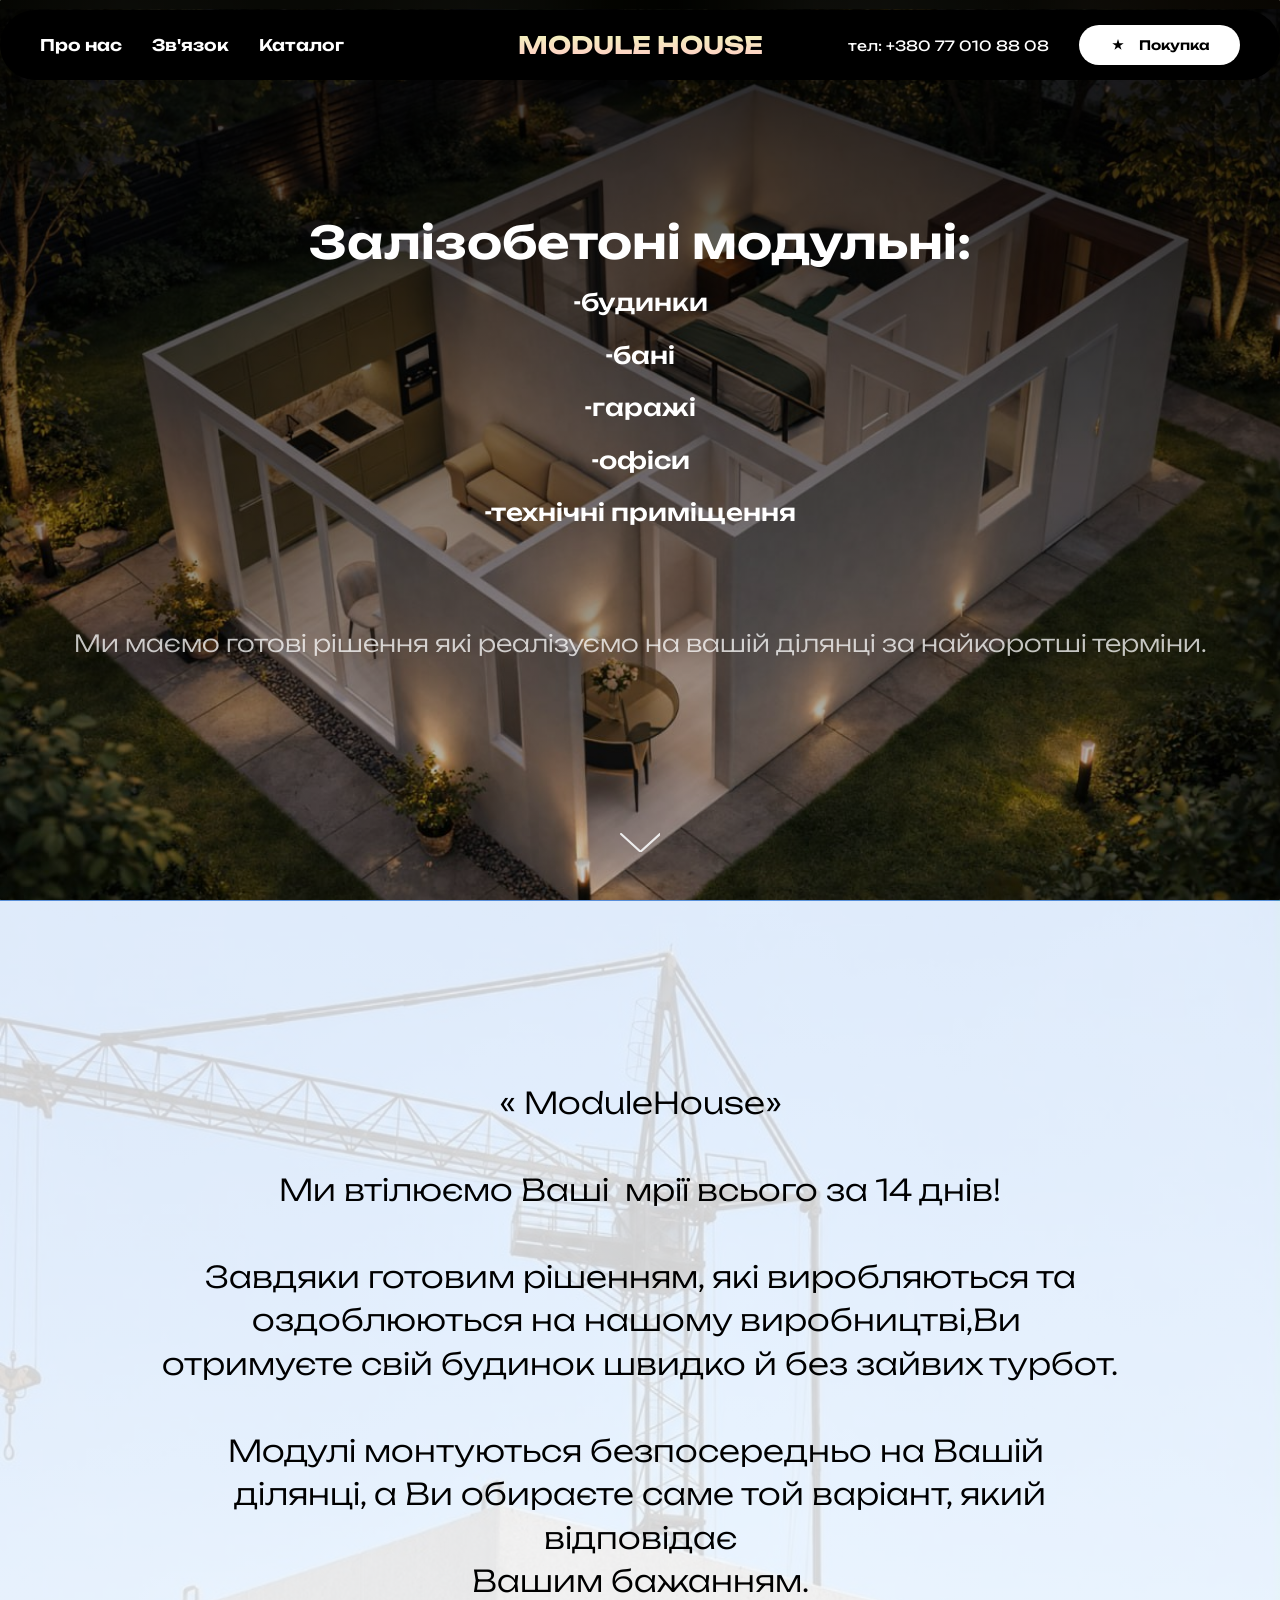
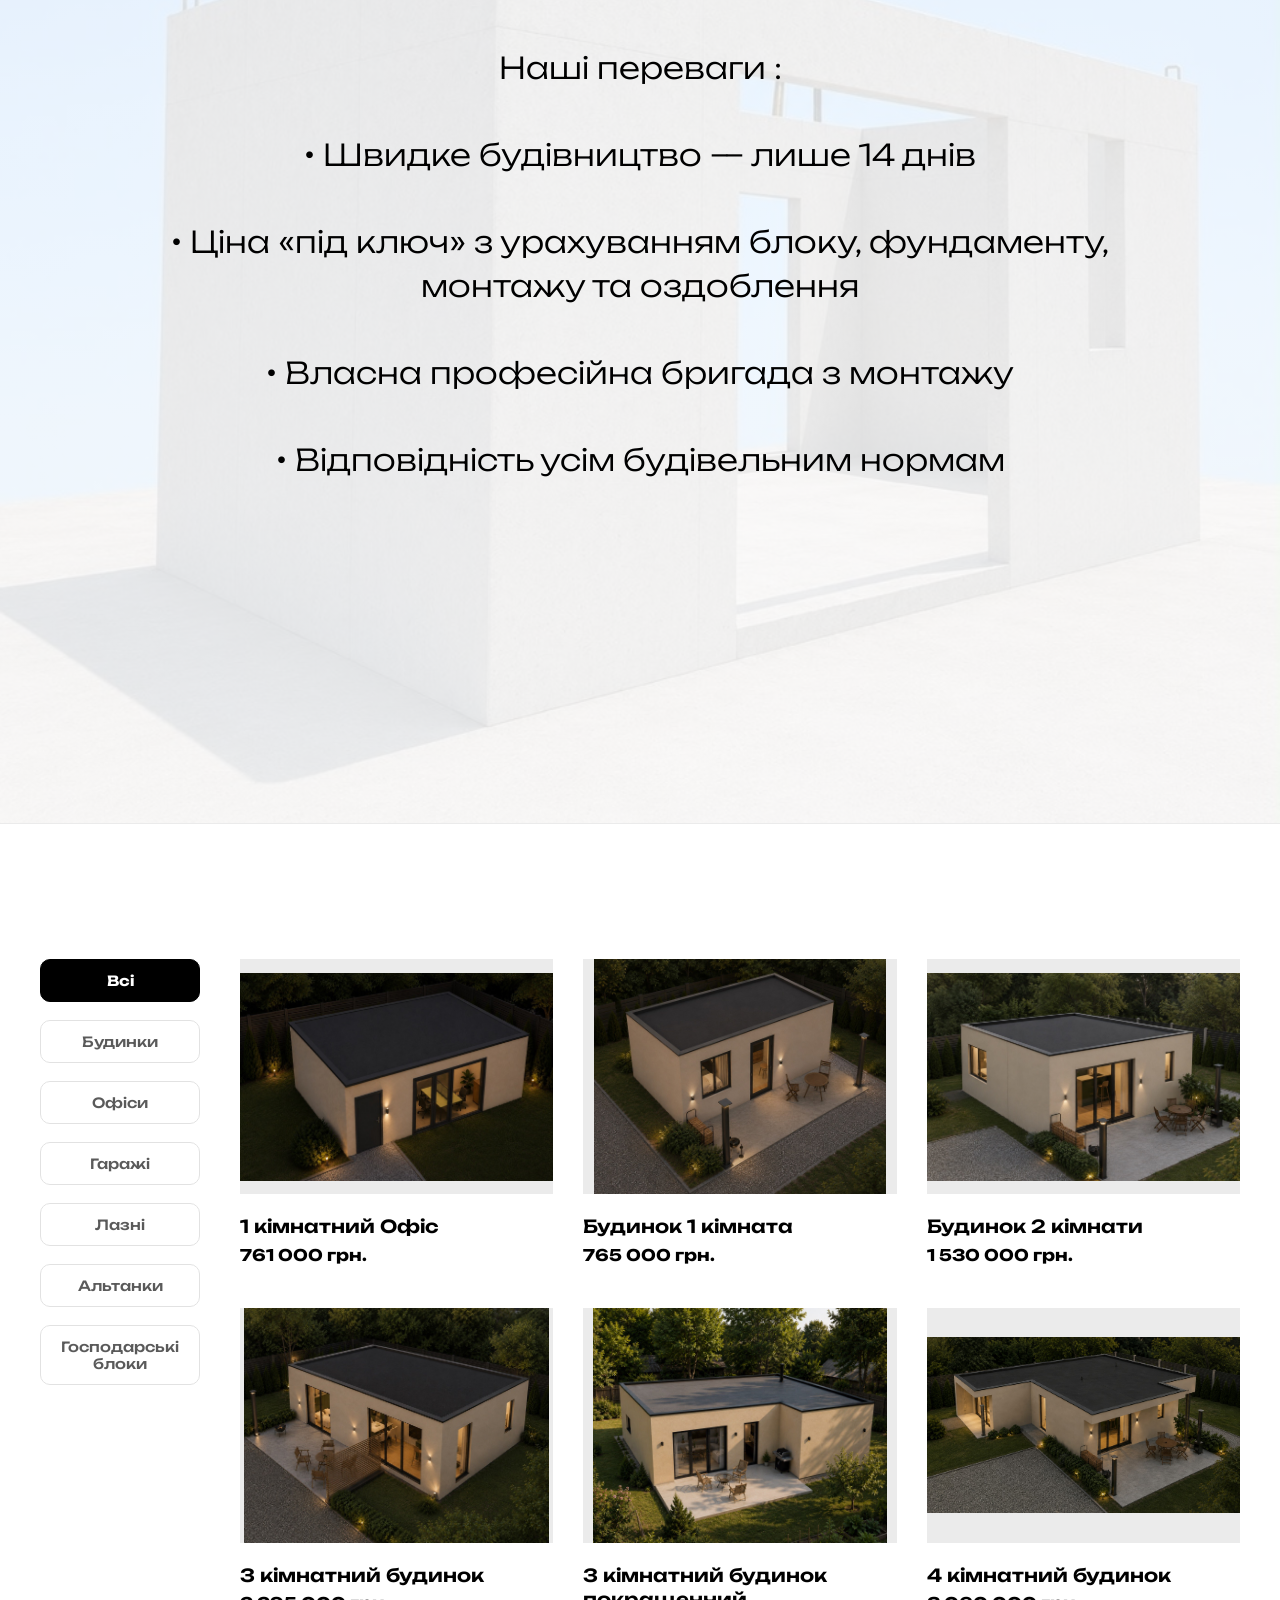
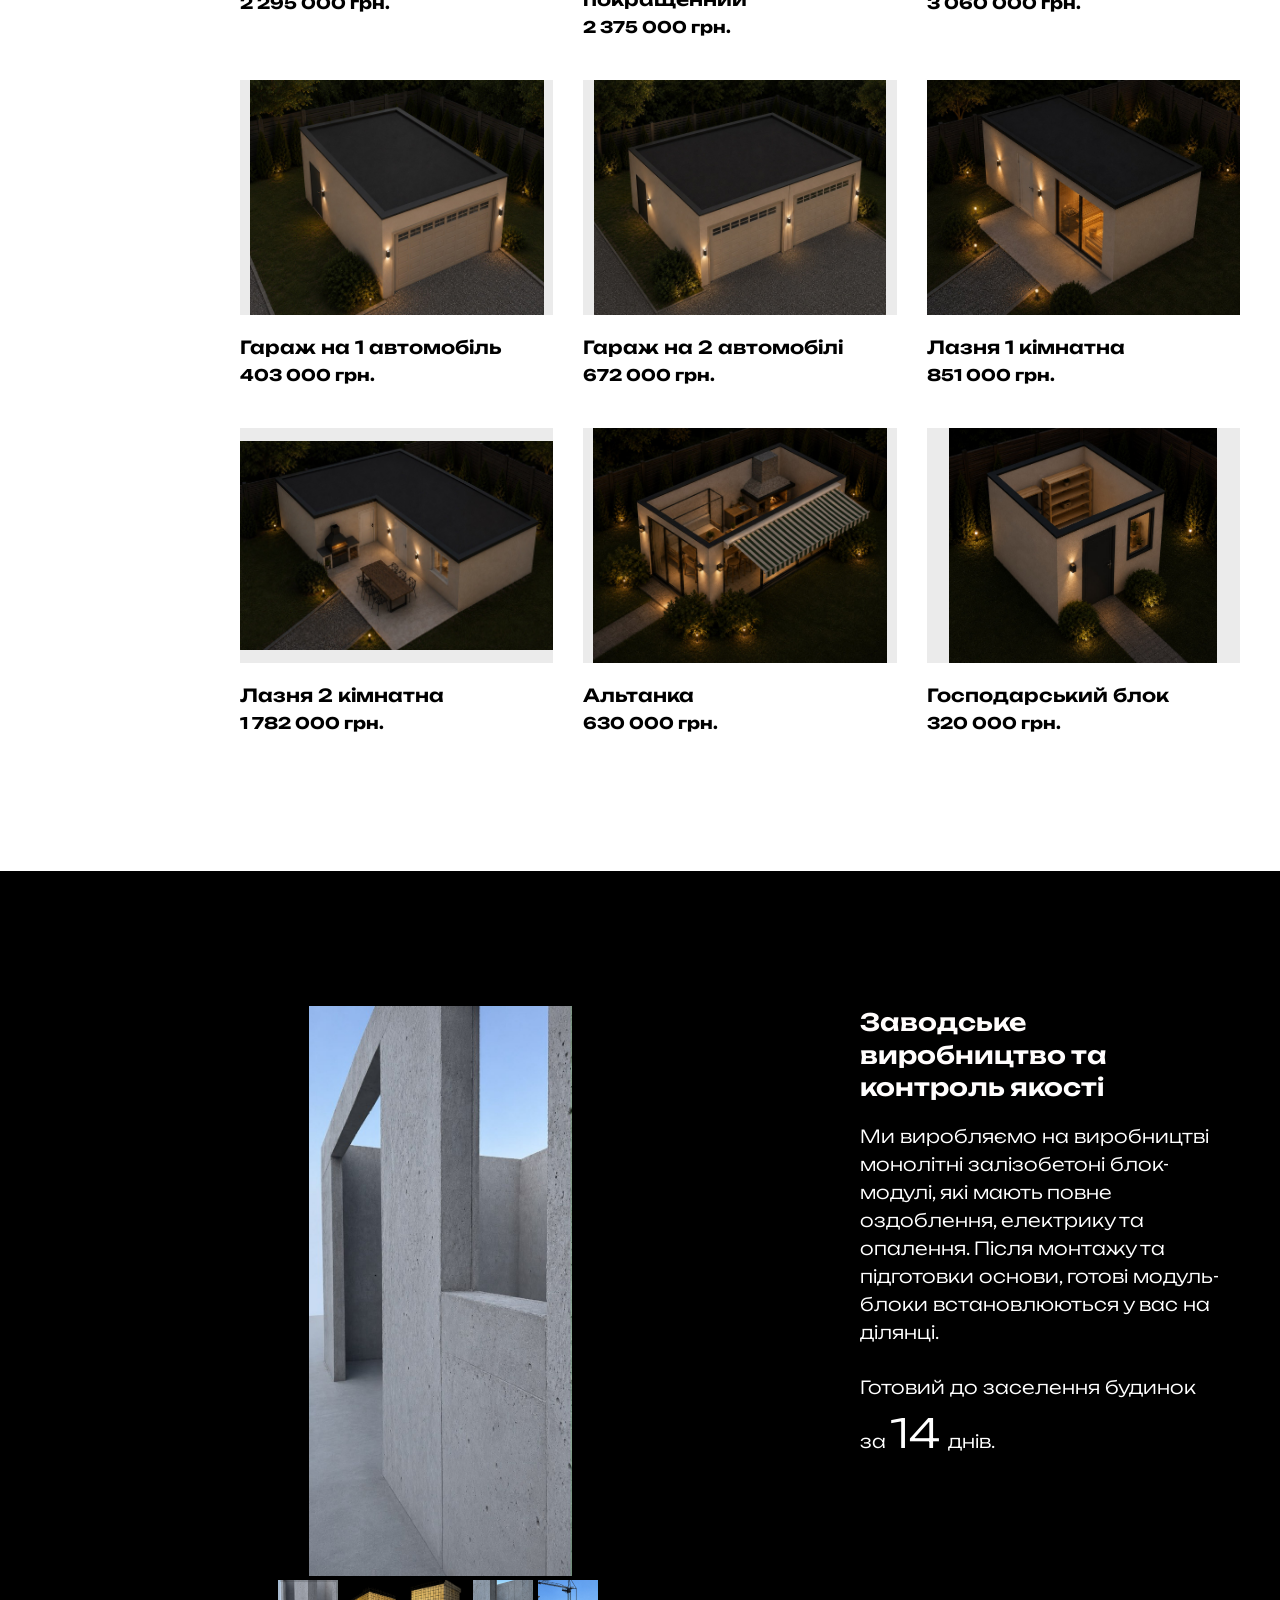
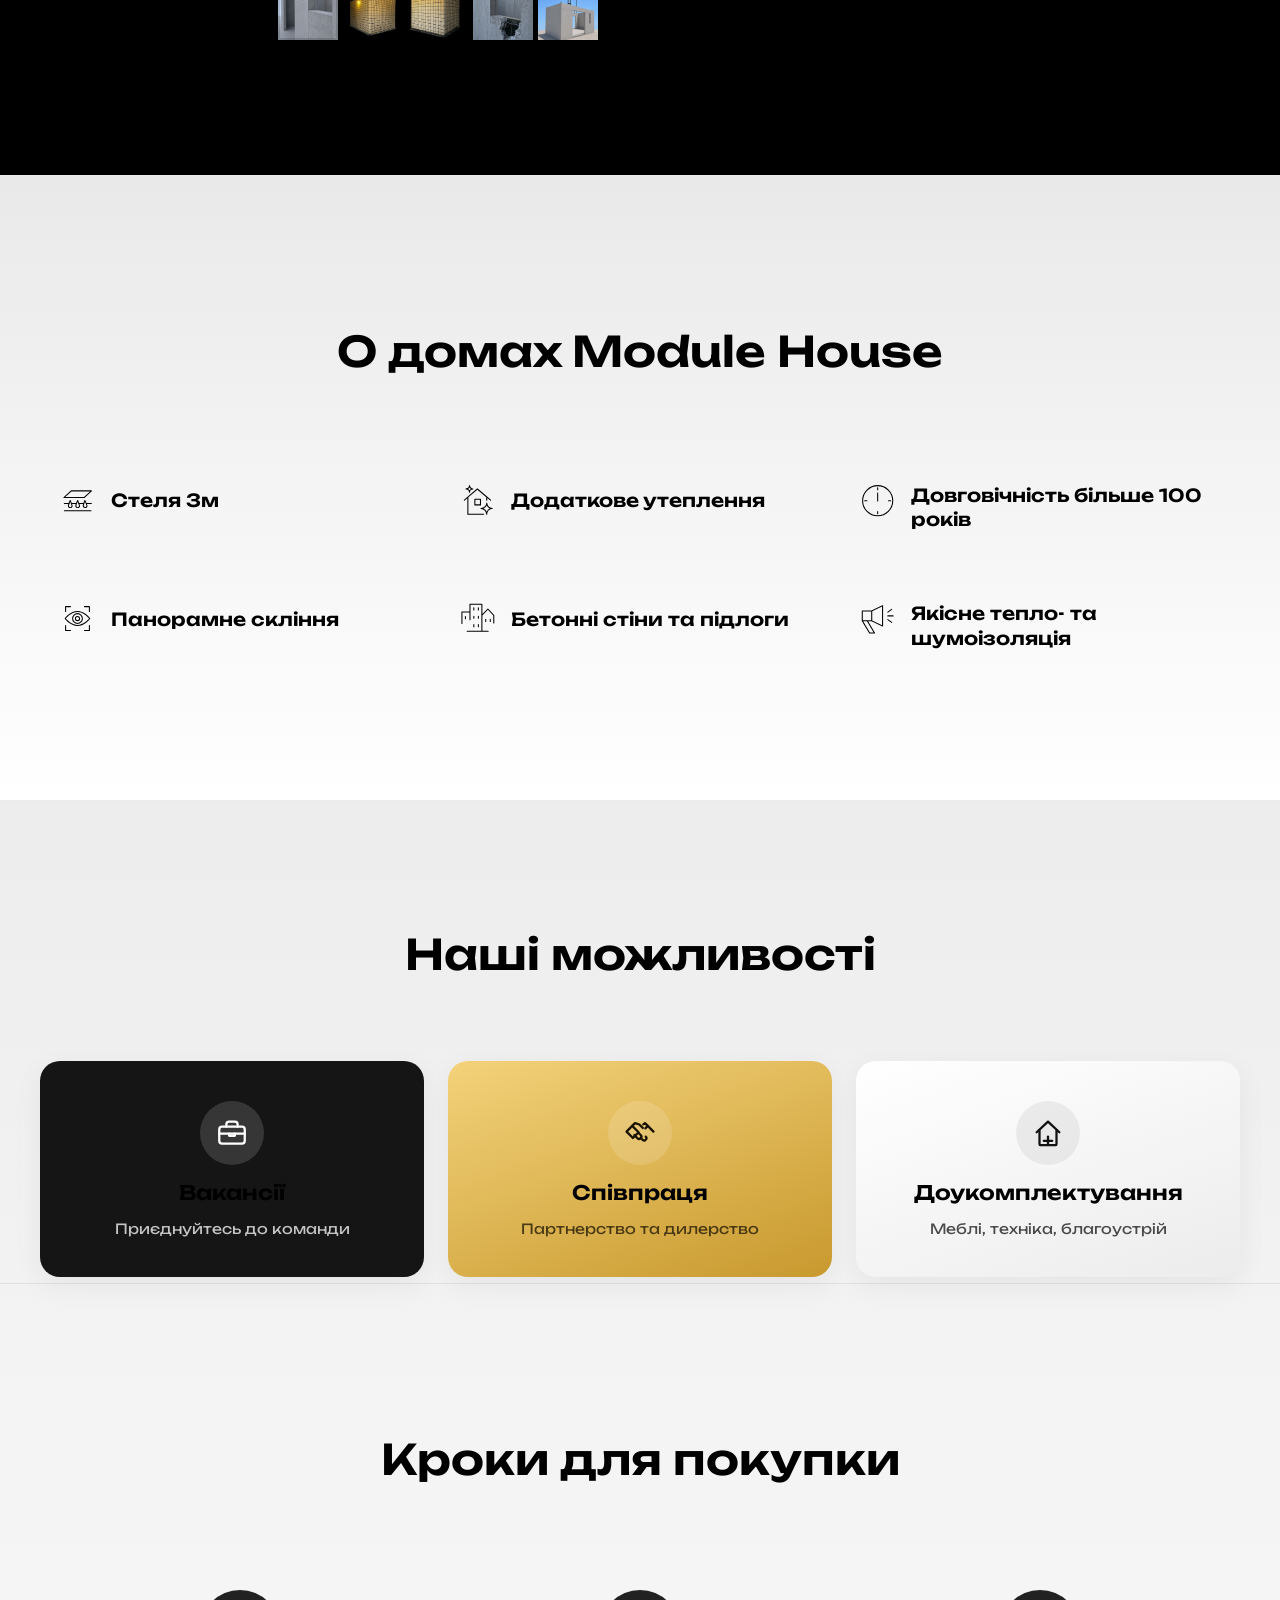
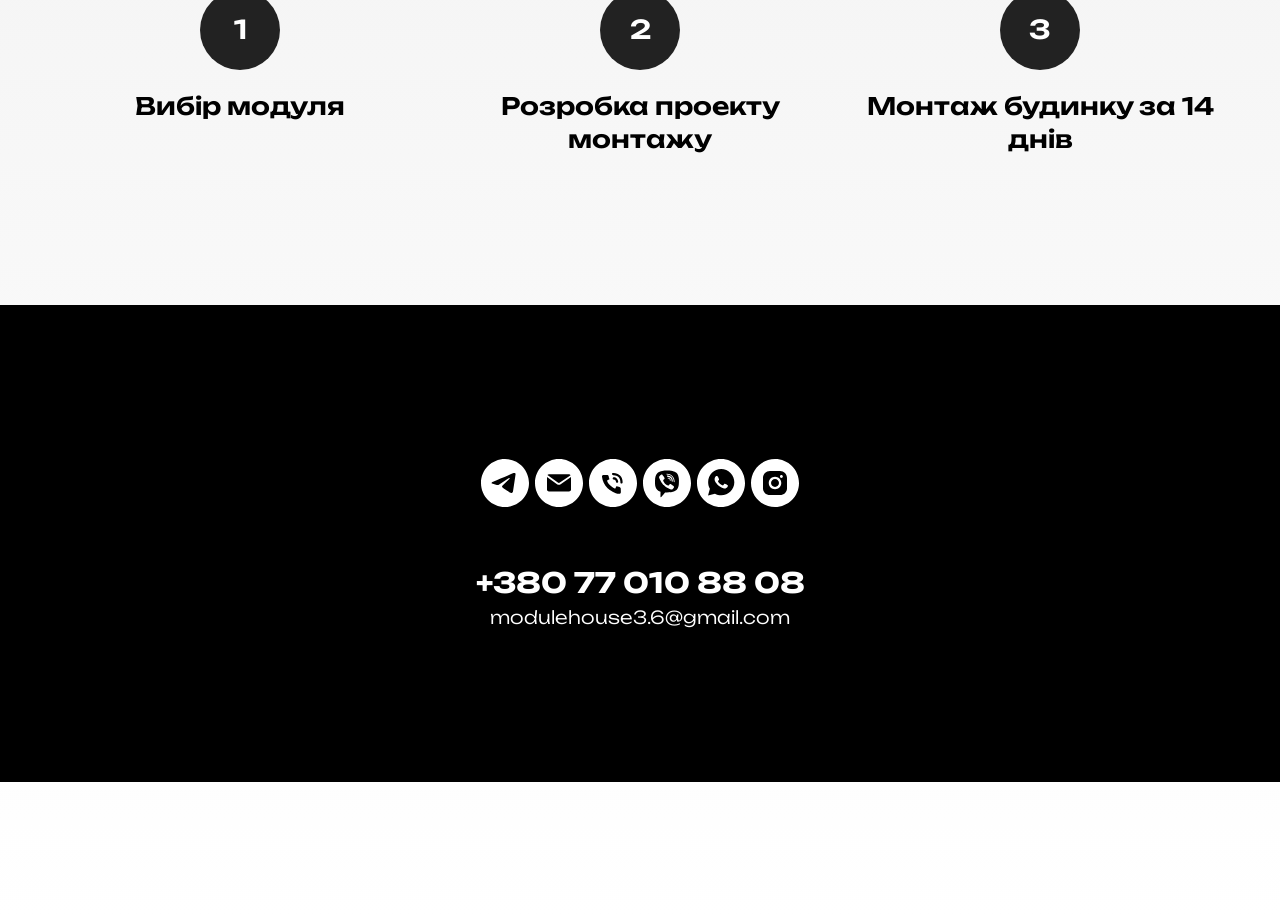
==== index.html @ 3dc56d5f "Add files via upload" ====
<!DOCTYPE html> <html lang="uk"> <head> <meta charset="utf-8" /> <meta http-equiv="Content-Type" content="text/html; charset=utf-8" /> <meta name="viewport" content="width=device-width, initial-scale=1.0" /> <!--metatextblock--> <title>Онлайн каталог 3-д моделей будинків та квартир House Proud</title> <meta name="description" content="Будинки та квартири з використанням моделей на основі штучного інтелекту" /> <meta name="keywords" content="House Proud " /> <meta property="og:url" content="https://modulebudhouse.com" /> <meta property="og:title" content="ModulHouse" /> <meta property="og:description" content="Онлайн каталог 3-д моделей будинків та квартир" /> <meta property="og:type" content="website" /> <meta property="og:image" content="images/tild3061-3335-4662-a338-613563316537__photo_2026-07-22_14-.jpg" /> <link rel="canonical" href="https://modulebudhouse.com"> <!--/metatextblock--> <meta name="format-detection" content="telephone=no" /> <meta http-equiv="x-dns-prefetch-control" content="on"> <link rel="dns-prefetch" href="https://ws.tildacdn.com">  <!--favicons--> <link rel="icon" href="images/favicon.svg" type="image/svg+xml"/> <style>#rec2138125783,#rec2339691883,#rec2408677143,#rec2138125893,#rec2145527943{border-top:1px solid rgba(0,0,0,0.08);}</style> <!--/favicons--> <!-- Assets --> <link rel="stylesheet" href="css/tilda-grid-3.0.min.css" type="text/css" media="all" onerror="this.loaderr='y';"/> <link rel="stylesheet" href="css/tilda-blocks-page133166303.min.css?t=1784721472" type="text/css" media="all" onerror="this.loaderr='y';" /> <link rel="preconnect" href="https://fonts.gstatic.com"> <link href="https://fonts.googleapis.com/css2?family=Unbounded:wght@300;400;500;600;700&subset=latin,cyrillic" rel="stylesheet"> <link rel="stylesheet" href="css/tilda-animation-2.0.min.css" type="text/css" media="all" onerror="this.loaderr='y';" /> <link rel="stylesheet" href="css/tilda-menusub-1.1.min.css" type="text/css" media="all" onerror="this.loaderr='y';" /> <link rel="stylesheet" href="css/tilda-menu-widgeticons-1.0.min.css" type="text/css" media="all" onerror="this.loaderr='y';" /> <link rel="stylesheet" href="css/tilda-menu-burger-1.0.min.css" type="text/css" media="all" onerror="this.loaderr='y';" /> <link rel="stylesheet" href="css/tilda-cover-1.0.min.css" type="text/css" media="all" onerror="this.loaderr='y';" /> <link rel="stylesheet" href="css/tilda-popup-1.1.min.css" type="text/css" media="print" onload="this.media='all';" onerror="this.loaderr='y';" /> <noscript><link rel="stylesheet" href="css/tilda-popup-1.1.min.css" type="text/css" media="all" /></noscript> <link rel="stylesheet" href="css/tilda-slds-1.4.min.css" type="text/css" media="print" onload="this.media='all';" onerror="this.loaderr='y';" /> <noscript><link rel="stylesheet" href="css/tilda-slds-1.4.min.css" type="text/css" media="all" /></noscript> <link rel="stylesheet" href="css/tilda-forms-1.0.min.css" type="text/css" media="all" onerror="this.loaderr='y';" /> <link rel="stylesheet" href="css/tilda-cards-1.0.min.css" type="text/css" media="all" onerror="this.loaderr='y';" /> <link rel="stylesheet" href="css/tilda-zoom-2.0.min.css" type="text/css" media="print" onload="this.media='all';" onerror="this.loaderr='y';" /> <noscript><link rel="stylesheet" href="css/tilda-zoom-2.0.min.css" type="text/css" media="all" /></noscript> <link rel="stylesheet" href="css/katex.min.css" type="text/css" media="all" onerror="this.loaderr='y';" /> <script nomodule src="js/tilda-polyfill-1.0.min.js" charset="utf-8"></script> <script type="text/javascript">function t_onReady(func) {if(document.readyState!='loading') {func();} else {document.addEventListener('DOMContentLoaded',func);}}
function t_onFuncLoad(funcName,okFunc,time) {if(typeof window[funcName]==='function') {okFunc();} else {setTimeout(function() {t_onFuncLoad(funcName,okFunc,time);},(time||100));}}function t_throttle(fn,threshhold,scope) {return function() {fn.apply(scope||this,arguments);};}</script> <script src="js/tilda-scripts-3.0.min.js" charset="utf-8" defer onerror="this.loaderr='y';"></script> <script src="js/tilda-blocks-page133166303.min.js?t=1784721472" charset="utf-8" async onerror="this.loaderr='y';"></script> <script src="js/lazyload-1.3.min.export.js" charset="utf-8" async onerror="this.loaderr='y';"></script> <script src="js/tilda-animation-2.0.min.js" charset="utf-8" async onerror="this.loaderr='y';"></script> <script src="js/tilda-menusub-1.1.min.js" charset="utf-8" async onerror="this.loaderr='y';"></script> <script src="js/tilda-menu-1.1.min.js" charset="utf-8" async onerror="this.loaderr='y';"></script> <script src="js/tilda-menu-widgeticons-1.0.min.js" charset="utf-8" async onerror="this.loaderr='y';"></script> <script src="js/tilda-menu-burger-1.0.min.js" charset="utf-8" async onerror="this.loaderr='y';"></script> <script src="js/tilda-cover-1.0.min.js" charset="utf-8" async onerror="this.loaderr='y';"></script> <script src="js/hammer.min.js" charset="utf-8" async onerror="this.loaderr='y';"></script> <script src="js/tilda-slds-1.4.min.js" charset="utf-8" async onerror="this.loaderr='y';"></script> <script src="js/tilda-cards-1.0.min.js" charset="utf-8" async onerror="this.loaderr='y';"></script> <script src="js/tilda-zoom-2.0.min.js" charset="utf-8" async onerror="this.loaderr='y';"></script> <script src="js/tilda-events-1.0.min.js" charset="utf-8" async onerror="this.loaderr='y';"></script> <script src="js/tilda-formula.min.js" charset="utf-8" async onerror="this.loaderr='y';"></script> <script src="js/tilda-autoscale-1.0.min.js" charset="utf-8" async onerror="this.loaderr='y';"></script> <script type="text/javascript">window.dataLayer=window.dataLayer||[];</script> <script type="text/javascript">(function() {var ttt='cebo';var tt='oog';var re=new RegExp("bot|g" + tt + "le|yandex|baidu|bing|msn|duckduckbot|teoma|slurp|crawler|spider|robot|crawling|fa" + ttt + "ok","i");if((re.test(navigator.userAgent))===false&&typeof(sessionStorage)!='undefined'&&sessionStorage.getItem('visited')!=='y'&&document.visibilityState){var style=document.createElement('style');style.type='text/css';style.innerHTML='@media screen and (min-width: 980px) {.t-records {opacity: 0;}.t-records_animated {-webkit-transition: opacity ease-in-out .2s;-moz-transition: opacity ease-in-out .2s;-o-transition: opacity ease-in-out .2s;transition: opacity ease-in-out .2s;}.t-records.t-records_visible {opacity: 1;}}';document.getElementsByTagName('head')[0].appendChild(style);function t_setvisRecs(){var alr=document.querySelectorAll('.t-records');Array.prototype.forEach.call(alr,function(el) {el.classList.add("t-records_animated");});setTimeout(function() {Array.prototype.forEach.call(alr,function(el) {el.classList.add("t-records_visible");});sessionStorage.setItem("visited","y");},400);}
document.addEventListener('DOMContentLoaded',t_setvisRecs);}})();</script></head> <body class="t-body" style="margin:0;"> <!--allrecords--> <div id="allrecords" data-tilda-export="yes" class="t-records" data-hook="blocks-collection-content-node" data-tilda-project-id="24041173" data-tilda-page-id="133166303" data-tilda-page-alias="modulhouse14" data-tilda-formskey="94b8b2ba6d64e0d2c88ab46824041173" data-tilda-cookie="no" data-tilda-lazy="yes" data-tilda-project-lang="UK" data-tilda-root-zone="one" data-tilda-project-country="UA"> <div id="rec2152436953" class="r t-rec t-rec_pt-res-480_0" style=" " data-record-type="1272"> <!-- T1272 --> <div id="nav2152436953marker"></div> <div class="t1272" data-menu="yes" data-full-submenu-mob="y" data-menu-widgeticons-hide="yes"> <div class="t-menu-base__mobile-menu tmenu-mobile"> <div class="tmenu-mobile__container tmenu-mobile__container_right tmenu-mobile__container_logoleft tmenu-mobile__container_withoutlogo"> <div class="tmenu-mobile__text t-name t-name_md" field="menu_mob_title">House Proud</div> <button type="button"
aria-expanded="false"
aria-label="Навигационное меню"
class="t-menu-burger t-menuburger t-menu-base__burger_mlauto t-menu-burger_wrap t-menu-burger_wrap_small"> <div class="t-menu-burger__icon t-menu-burger__icon_first t-menu-burger__icon_small"> <span style="background-color: #333333;"></span> <span style="background-color: #333333;"></span> <span style="background-color: #333333;"></span> <span style="background-color: #333333;"></span> </div> </button> <style>#rec2152436953 .t-menu-burger__text{color:#333333;}</style> <style>#rec2152436953 .t-menu-burger{background-color:#ffffff;border-radius:6px;}</style> </div> </div> <style>.tmenu-mobile{background-color:#111;display:none;width:100%;top:0;z-index:990;}.tmenu-mobile_positionfixed{position:fixed;}.tmenu-mobile__text{color:#000;}.tmenu-mobile__container{min-height:64px;padding:20px;position:relative;box-sizing:border-box;display:flex;justify-content:space-between;align-items:center;}.tmenu-mobile__list{display:block;}.tmenu-mobile__container_logocenter > .t-menu-base__logowrapper,.tmenu-mobile__container_logocenter > .tmenu-mobile__text{position:absolute;left:50%;transform:translateX(-50%);}.tmenu-mobile__burgerlogo{display:inline-block;font-size:24px;font-weight:400;white-space:nowrap;vertical-align:middle;}@media screen and (max-width:960px){.tmenu-mobile__menucontent_hidden{display:none;height:auto;}.tmenu-mobile{display:block;}}@media screen and (max-width:960px){#rec2152436953 .tmenu-mobile{background-color:#000000;}}</style> <style> #rec2152436953 .tmenu-mobile__burgerlogo a{font-size:24px;line-height:1;font-weight:700;background-image:linear-gradient(0turn,rgba(255,207,197,1) 0%,rgba(242,243,188,1) 100%);-webkit-text-fill-color:transparent;-webkit-background-clip:text;background-clip:text;font-family:var(--t-text-font,Arial);text-transform:uppercase;}#rec2152436953 .tmenu-mobile__burgerlogo a :not(span[style*='color']:not([style*='gradient'])) > .ql-formula,#rec2152436953 .tmenu-mobile__burgerlogo a > .ql-formula{color:#000;}</style> <style> #rec2152436953 .tmenu-mobile__burgerlogo__title{font-size:24px;line-height:1;font-weight:700;background-image:linear-gradient(0turn,rgba(255,207,197,1) 0%,rgba(242,243,188,1) 100%);-webkit-text-fill-color:transparent;-webkit-background-clip:text;background-clip:text;font-family:var(--t-text-font,Arial);text-transform:uppercase;}#rec2152436953 .tmenu-mobile__burgerlogo__title :not(span[style*='color']:not([style*='gradient'])) > .ql-formula,#rec2152436953 .tmenu-mobile__burgerlogo__title > .ql-formula{color:#000;}</style> <div
id="nav2152436953"
class="t-menu-base
t-menu-base_positionfixed tmenu-mobile__menucontent_hidden t-menu-base_mobile-center
t-menu-base__burgermenu__default" data-navmarker="nav2152436953marker" data-appearoffset="" data-bgopacity-two="1" data-menu="yes"> <div
class="t-menu-base__maincontainer
t-menu-base__maincontainer_100 t-menu-base__maincontainer_100-40 t-menu-base__maincontainer_logocenter t-menu-base__maincontainer_innerbg" data-bgcolor-hex="#000000" data-bgcolor-rgba="rgba(0,0,0,1)" data-bgopacity="1" data-menushadow="" data-menushadow-css=""> <ul role="list" class="t-menu-base__list t-menu__list t-menu-base__list_leftside t-menu-base__list_align-left"> <li class="t-menu-base__list-item"> <div
class="t-menu__link-wrapper" data-menu-submenu-hook=""> <a class="t-menu__link-item"
href="#rec2138125783" data-menu-item-number="1">Про нас</a> </div> </li> <li class="t-menu-base__list-item"> <div
class="t-menu__link-wrapper" data-menu-submenu-hook=""> <a class="t-menu__link-item"
href="#contact" data-menu-item-number="2">Зв'язок</a> </div> </li> <li class="t-menu-base__list-item"> <div
class="t-menu__link-wrapper" data-menu-submenu-hook=""> <a class="t-menu__link-item"
href="#katalog" data-menu-item-number="3">Каталог</a> </div> </li> </ul> <div class="t-menu-base__logowrapper t-menu-base__logowrapper_center t-menu-base__logowrapper_both t-menu-base__logowrapper_mobile"> <div class="t-menu-base__logo"> <div class="t-menu-base__textlogo t-title" field="title">Module House</div> </div> </div> <style>#rec2152436953 .t-menu-base__imglogo{max-width:100px;width:100px;}@media screen and (max-width:960px){#rec2152436953 .t-menu-base__imglogo{max-width:0px;width:0px;}}</style> <div class="t-menu-base__rightwrapper t-menu-base__wrapper" style="text-align:right;"> <div class="t-menu-base__additionalwrapper"> <div class="t-menu-base__right_descr" field="descr">тел: +380 77 010 88 08</div> <div class="t-menu-base__buttons"> <div class="t-menu-base__button"> <a
class="t-btn t-btnflex t-btnflex_type_button t-btnflex_xs"
href="#contact"><span class="t-btnflex__icon t-btnflex__icon_default_glyph"style="--icon:url('../images/lib__icons__button__star_light.svg');"></span><span class="t-btnflex__text">Покупка</span> <style>#rec2152436953 .t-btnflex.t-btnflex_type_button {color:#000000;background-color:#ffffff;--border-width:0px;border-style:none !important;border-radius:50px;box-shadow:none !important;font-weight:600;transition-duration:0.2s;transition-property:background-color,color,border-color,box-shadow,opacity,transform,gap;transition-timing-function:ease-in-out;}</style></a> </div> </div> </div> </div> </div> </div> </div> <script>t_onReady(function() {t_onFuncLoad('t_menuBase__interactFromKeyboard',function() {t_menuBase__interactFromKeyboard('2152436953');});t_onFuncLoad('t1272_init',function() {t1272_init('2152436953');});t_onFuncLoad('t_menuBase__setBGcolor',function() {t_menuBase__setBGcolor('2152436953','.t-menu-base, .t-menu-base__maincontainer');window.addEventListener('resize',t_throttle(function() {t_menuBase__setBGcolor('2152436953','.t-menu-base, .t-menu-base__maincontainer');}));});});t_onReady(function() {t_onFuncLoad('t1272_createMobileMenu',function() {t1272_createMobileMenu('2152436953');});});t_onReady(function() {t_onFuncLoad('t_menuBase__highlightActiveLinks',function() {t_menuBase__highlightActiveLinks('.t-menu-base__list-item a');});t_onFuncLoad('t_menuBase__findAnchorLinks',function() {t_menuBase__findAnchorLinks('2152436953','.t-menu-base__list-item a');});});t_onReady(function(){var rec=document.querySelector('#rec2152436953');if(!rec) return
rec.setAttribute('data-animationappear','off');rec.style.opacity=1;});</script> <style>#rec2152436953 .t-menu__link-item{-webkit-transition:color 0.3s ease-in-out,opacity 0.3s ease-in-out;transition:color 0.3s ease-in-out,opacity 0.3s ease-in-out;}@media (hover:hover){#rec2152436953 .t-menu__link-item:not(.t-active):not(.tooltipstered):hover{color:#fa8669 !important;}}#rec2152436953 .t-menu__link-item:not(.t-active):not(.tooltipstered):focus-visible{color:#fa8669 !important;}@supports (overflow:-webkit-marquee) and (justify-content:inherit){#rec2152436953 .t-menu__link-item,#rec2152436953 .t-menu__link-item.t-active{opacity:1 !important;}}</style> <style> #rec2152436953 .t-menu-base__textlogo{font-size:24px;line-height:1;font-weight:700;background-image:linear-gradient(0turn,rgba(255,207,197,1) 0%,rgba(242,243,188,1) 100%);-webkit-text-fill-color:transparent;-webkit-background-clip:text;background-clip:text;font-family:var(--t-text-font,Arial);text-transform:uppercase;}#rec2152436953 .t-menu-base__textlogo :not(span[style*='color']:not([style*='gradient'])) > .ql-formula,#rec2152436953 .t-menu-base__textlogo > .ql-formula{color:#000;}#rec2152436953 a.t-menu__link-item{font-weight:600;color:#ffffff;}#rec2152436953 .t-menu-base__right_descr{font-size:14px;color:#ffffff;}#rec2152436953 .t-menu-base__langs_flex .t-menu-base__langs-item a{text-transform:uppercase;color:#ffffff;font-family:'TildaSans';font-weight:600;}#rec2152436953 .t-menu-base__langs-button{text-transform:uppercase;color:#ffffff;font-family:'TildaSans';font-weight:600;}</style> <style>#rec2152436953 .t-menu-base__maincontainer{min-height:70px;}#rec2152436953 .t-menuwidgeticons__icon{background-color:;}#rec2152436953 .t-menu-base__maincontainer{border-radius:100px;}#rec2152436953 .t-menu-base{min-height:70px;}#rec2152436953 .t-menu-base__maincontainer{background-color:rgba(0,0,0,1);}#rec2152436953 .t-menusub__menu--fullscreen{background-color:rgba(0,0,0,1) !important;}@media screen and (max-width:960px){#rec2152436953 .t-menu-base{position:static;}#rec2152436953 .t-menu-base__maincontainer{background-color:#000000 !important;}#rec2152436953 .t-menu-base__burgermenu__fullscreen .t-menu-base__maincontainer{padding-top:calc(64px + 0px + 40px);}.t1272__body_menushowed #rec2152436953 .t-menu-base__overlay{background-color:rgba(0,0,0,0.6) !important;}#rec2152436953 .t-menu-base.t-menu-base__burgermenu__fullwidth{background-color:rgba(0,0,0,0.6) !important;}#rec2152436953 .t-menu-base__burgermenu__sidebar{}#rec2152436953 .t-menu-base__maincontainer.t-menu-base__burgermenu__fullscreen,#rec2152436953 .t-menu-base__maincontainer.t-menu-base__burgermenu__sidebar{min-height:calc(100vh - 70px);}#rec2152436953 .t-menu-base{right:0;}#rec2152436953 .t-menu-base__burgermenu,#rec2152436953 .t-menu-base__burgermenu__close-button{background-color:#000000 !important;}}@media screen and (min-width:961px){#rec2152436953 .t-menu-base{margin-top:10px !important;}}</style> </div> <div id="rec2138125763" class="r t-rec t-rec_pt_0 t-rec_pt-res-480_0 t-record_scaled" style="padding-top:0px; " data-animationappear="off" data-record-type="205"> <!-- cover --> <div class="t-cover" id="recorddiv2138125763"bgimgfield="img"style="height:100vh;background-image:url('images/tild3339-6565-4862-a563-316638656364__-__resize__20x____32_.jpg');"> <div class="t-cover__carrier" id="coverCarry2138125763"data-content-cover-id="2138125763"data-content-cover-bg="images/tild3339-6565-4862-a563-316638656364____32_.jpg"data-display-changed="true"data-content-cover-height="100vh"data-content-cover-parallax="dynamic"data-content-use-image-for-mobile-cover=""style="height:100vh;background-attachment:scroll; "itemscope itemtype="http://schema.org/ImageObject"><meta itemprop="image" content="images/tild3339-6565-4862-a563-316638656364____32_.jpg"></div> <div class="t-cover__filter" style="height:100vh;background-image: linear-gradient(to bottom, rgba(0,0,0,0.80), rgba(0,0,0,0.20));"></div> <div class="t-container"> <div class="t-width t-width_100" style="margin:0 auto;"> <div class="t-cover__wrapper t-valign_middle" style="height:100vh; position: relative;z-index:1;"> <div class="t182"> <div data-hook-content="covercontent"> <div class="t182__wrapper"> <div class="t182__content-wrapper"> <div class="t182__title t-title t-title_xl t-animate" data-animate-style="fadeinup" data-animate-group="yes" field="title">Залізобетоні модульні:<br /><p style="text-align: center;"><span style="font-size: 22px; font-weight: 500;">-будинки</span></p><p style="text-align: center;"><span style="font-size: 22px; font-weight: 500;">-бані</span></p><p style="text-align: center;"><span style="font-size: 22px; font-weight: 500;">-гаражі</span></p><p style="text-align: center;"><span style="font-size: 22px; font-weight: 500;">-офіси</span></p><p style="text-align: center;"><span style="font-size: 22px; font-weight: 500;">-технічні приміщення</span></p></div> <div class="t182__descr t-descr t-descr_lg t-animate" data-animate-style="zoomin" data-animate-group="yes" field="descr">Ми маємо готові рішення які реалізуємо на вашій ділянці за&nbsp;найкоротші терміни.</div> </div> </div> </div> </div> </div> </div> </div> <!-- arrow --> <div class="t-cover__arrow"><div class="t-cover__arrow-wrapper t-cover__arrow-wrapper_animated"><div class="t-cover__arrow_mobile"><svg role="presentation" class="t-cover__arrow-svg" style="fill:#ededed;" x="0px" y="0px" width="38.417px" height="18.592px" viewBox="0 0 38.417 18.592" style="enable-background:new 0 0 38.417 18.592;"><g><path d="M19.208,18.592c-0.241,0-0.483-0.087-0.673-0.261L0.327,1.74c-0.408-0.372-0.438-1.004-0.066-1.413c0.372-0.409,1.004-0.439,1.413-0.066L19.208,16.24L36.743,0.261c0.411-0.372,1.042-0.342,1.413,0.066c0.372,0.408,0.343,1.041-0.065,1.413L19.881,18.332C19.691,18.505,19.449,18.592,19.208,18.592z"/></g></svg></div></div></div> <!-- arrow --> </div> <style> #rec2138125763 .t-cover,#rec2138125763 .t-cover__filter{border-radius:1px;overflow:hidden;}</style> <style> #rec2138125763 .t182__title{padding-bottom:75px;padding-top:0px;letter-spacing:0px;}@media screen and (min-width:900px){#rec2138125763 .t182__title{font-size:42px;}}#rec2138125763 .t182__descr{opacity:0.75;}</style> </div> <div id="rec2138125783" class="r t-rec t-rec_pt_180 t-rec_pb_180" style="padding-top:180px;padding-bottom:180px;background-image:linear-gradient(0turn,rgba(255,255,255,0.86) 0%,rgba(255,255,255,0.8) 100%),url('images/block2-bg-photo.jpg');background-size:cover;background-position:center;background-repeat:no-repeat; " data-record-type="483" data-bg-color="linear-gradient(0turn,rgba(255,255,255,1) 0%,rgba(185,185,185,1) 100%)"> <!-- T483 --> <div class="t483"> <div class="t-container t-align_center"> <div class="t-col t-col_10 t-prefix_1"> <div
class="t483__descr t-descr t-descr_xxxl t-margin_auto"
field="descr">
« ModuleHouse» <br /><br />Ми втілюємо Ваші&nbsp; мрії всього за 14 днів!<br /><br />Завдяки готовим рішенням, які виробляються та оздоблюються на нашому виробництві,Ви&nbsp; отримуєте свій будинок швидко й без зайвих турбот.<br /><br />Модулі монтуються безпосередньо на Вашій&nbsp; ділянці, а Ви обираєте саме той варіант, який відповідає <br />Вашим бажанням.<br /><br />Наші переваги : <br /><br />• Швидке будівництво — лише 14 днів<br /><br />• Ціна «під ключ» з урахуванням блоку, фундаменту, монтажу та оздоблення<br /><br />• Власна професійна бригада з монтажу<br /><br />• Відповідність усім будівельним нормам<br /><br /><br /> </div> </div> </div> </div> <style> #rec2138125783 .t483__text{font-weight:600;}@media screen and (max-width:640px){#rec2138125783 .t483__descr{font-size:16px;line-height:1.5;}}</style> </div> <a name="katalog" style="font-size:0;"></a> <div id="rec2339691883" class="r t-rec t-rec_pt_135 t-rec_pb_135" style="padding-top:135px;padding-bottom:135px; " data-record-type="951"><div class="t951"><div class="t-container"><div class="catalog-layout">
<div class="catalog-sidebar">
<div class="catalog-filter" data-category="" tabindex="0" role="button">Всі</div>
<div class="catalog-filter" data-category="Будинки" tabindex="0" role="button">Будинки</div>
<div class="catalog-filter" data-category="Офіси" tabindex="0" role="button">Офіси</div>
<div class="catalog-filter" data-category="Гаражі" tabindex="0" role="button">Гаражі</div>
<div class="catalog-filter" data-category="Лазні" tabindex="0" role="button">Лазні</div>
<div class="catalog-filter" data-category="Альтанки" tabindex="0" role="button">Альтанки</div>
<div class="catalog-filter" data-category="Господарські блоки" tabindex="0" role="button">Господарські блоки</div>
</div>
<ul class="catalog-grid"><li class="catalog-card" data-product-uid="123652745244" data-category="Офіси" tabindex="0" role="button" aria-label="1 кімнатний Офіс — детальніше"><div class="catalog-card__imgwrap"><img class="catalog-card__img" src="images/catalog/123652745244-0.jpg" loading="lazy" alt="1 кімнатний Офіс"></div><div class="catalog-card__title t-name t-name_sm">1 кімнатний Офіс</div><div class="catalog-card__price t-descr t-descr_xs">761 000 грн.</div></li><li class="catalog-card" data-product-uid="857240999304" data-category="Будинки" tabindex="0" role="button" aria-label="Будинок 1 кімната — детальніше"><div class="catalog-card__imgwrap"><img class="catalog-card__img" src="images/catalog/857240999304-0.jpg" loading="lazy" alt="Будинок 1 кімната"></div><div class="catalog-card__title t-name t-name_sm">Будинок 1 кімната</div><div class="catalog-card__price t-descr t-descr_xs">765 000 грн.</div></li><li class="catalog-card" data-product-uid="979845373304" data-category="Будинки" tabindex="0" role="button" aria-label="Будинок 2 кімнати — детальніше"><div class="catalog-card__imgwrap"><img class="catalog-card__img" src="images/catalog/979845373304-0.jpg" loading="lazy" alt="Будинок 2 кімнати"></div><div class="catalog-card__title t-name t-name_sm">Будинок 2 кімнати</div><div class="catalog-card__price t-descr t-descr_xs">1 530 000 грн.</div></li><li class="catalog-card" data-product-uid="671908889704" data-category="Будинки" tabindex="0" role="button" aria-label="3 кімнатний будинок — детальніше"><div class="catalog-card__imgwrap"><img class="catalog-card__img" src="images/catalog/671908889704-0.jpg" loading="lazy" alt="3 кімнатний будинок"></div><div class="catalog-card__title t-name t-name_sm">3 кімнатний будинок</div><div class="catalog-card__price t-descr t-descr_xs">2 295 000 грн.</div></li><li class="catalog-card" data-product-uid="886907449294" data-category="Будинки" tabindex="0" role="button" aria-label="3 кімнатний будинок покращенний — детальніше"><div class="catalog-card__imgwrap"><img class="catalog-card__img" src="images/catalog/886907449294-0.jpg" loading="lazy" alt="3 кімнатний будинок покращенний"></div><div class="catalog-card__title t-name t-name_sm">3 кімнатний будинок покращенний</div><div class="catalog-card__price t-descr t-descr_xs">2 375 000 грн.</div></li><li class="catalog-card" data-product-uid="402716538294" data-category="Будинки" tabindex="0" role="button" aria-label="4 кімнатний будинок — детальніше"><div class="catalog-card__imgwrap"><img class="catalog-card__img" src="images/catalog/402716538294-0.jpg" loading="lazy" alt="4 кімнатний будинок"></div><div class="catalog-card__title t-name t-name_sm">4 кімнатний будинок</div><div class="catalog-card__price t-descr t-descr_xs">3 060 000 грн.</div></li><li class="catalog-card" data-product-uid="241738524564" data-category="Гаражі" tabindex="0" role="button" aria-label="Гараж на 1 автомобіль — детальніше"><div class="catalog-card__imgwrap"><img class="catalog-card__img" src="images/catalog/241738524564-0.jpg" loading="lazy" alt="Гараж на 1 автомобіль"></div><div class="catalog-card__title t-name t-name_sm">Гараж на 1 автомобіль</div><div class="catalog-card__price t-descr t-descr_xs">403 000 грн.</div></li><li class="catalog-card" data-product-uid="458336867994" data-category="Гаражі" tabindex="0" role="button" aria-label="Гараж на 2 автомобілі — детальніше"><div class="catalog-card__imgwrap"><img class="catalog-card__img" src="images/catalog/458336867994-0.jpg" loading="lazy" alt="Гараж на 2 автомобілі"></div><div class="catalog-card__title t-name t-name_sm">Гараж на 2 автомобілі</div><div class="catalog-card__price t-descr t-descr_xs">672 000 грн.</div></li><li class="catalog-card" data-product-uid="893689739464" data-category="Лазні" tabindex="0" role="button" aria-label="Лазня 1 кімнатна — детальніше"><div class="catalog-card__imgwrap"><img class="catalog-card__img" src="images/catalog/893689739464-0.jpg" loading="lazy" alt="Лазня 1 кімнатна"></div><div class="catalog-card__title t-name t-name_sm">Лазня 1 кімнатна</div><div class="catalog-card__price t-descr t-descr_xs">851 000 грн.</div></li><li class="catalog-card" data-product-uid="486967236864" data-category="Лазні" tabindex="0" role="button" aria-label="Лазня 2 кімнатна — детальніше"><div class="catalog-card__imgwrap"><img class="catalog-card__img" src="images/catalog/486967236864-0.jpg" loading="lazy" alt="Лазня 2 кімнатна"></div><div class="catalog-card__title t-name t-name_sm">Лазня 2 кімнатна</div><div class="catalog-card__price t-descr t-descr_xs">1 782 000 грн.</div></li><li class="catalog-card" data-product-uid="715293648402" data-category="Альтанки" tabindex="0" role="button" aria-label="Альтанка — детальніше"><div class="catalog-card__imgwrap"><img class="catalog-card__img" src="images/catalog/715293648402-0.jpg" loading="lazy" alt="Альтанка"></div><div class="catalog-card__title t-name t-name_sm">Альтанка</div><div class="catalog-card__price t-descr t-descr_xs">630 000 грн.</div></li><li class="catalog-card" data-product-uid="364821975036" data-category="Господарські блоки" tabindex="0" role="button" aria-label="Господарський блок — детальніше"><div class="catalog-card__imgwrap"><img class="catalog-card__img" src="images/catalog/364821975036-0.jpg" loading="lazy" alt="Господарський блок"></div><div class="catalog-card__title t-name t-name_sm">Господарський блок</div><div class="catalog-card__price t-descr t-descr_xs">320 000 грн.</div></li></ul>
</div>
<style>
#rec2339691883 .catalog-layout{display:flex;gap:40px;align-items:flex-start;}
#rec2339691883 .catalog-sidebar{flex:0 0 160px;position:sticky;top:50px;display:flex;flex-direction:column;gap:18px;}
#rec2339691883 .catalog-filter{font-family:var(--t-text-font,'Unbounded',Arial,sans-serif);font-size:14px;font-weight:500;color:#5a5a5a;cursor:pointer;transition:all 0.2s ease-in-out;padding:12px 16px;border:1px solid #e2e2e2;border-radius:10px;text-align:center;}
#rec2339691883 .catalog-filter:hover{color:#000;}
#rec2339691883 .catalog-filter.catalog-filter_active{color:#fff;font-weight:700;background:#000;border-color:#000;}
#rec2339691883 .catalog-grid{list-style:none;margin:0;padding:0;flex:1;display:grid;grid-template-columns:repeat(3,1fr);gap:40px 30px;}
#rec2339691883 .catalog-card{cursor:pointer;position:relative;}
#rec2339691883 .catalog-card_hidden{display:none;}
#rec2339691883 .catalog-card__imgwrap{position:relative;overflow:hidden;background:#ebebeb;aspect-ratio:4/3;}
#rec2339691883 .catalog-card__img{width:100%;height:100%;object-fit:contain;display:block;transition:transform 0.4s ease-in-out;}
#rec2339691883 .catalog-card:hover .catalog-card__img{transform:scale(1.04);}
#rec2339691883 .catalog-card__mark{position:absolute;top:0;right:24px;transform:translateY(-50%);width:48px;height:48px;border-radius:50%;background:#ff4a4a;color:#fff;font-family:var(--t-text-font,Arial);font-size:11px;font-weight:700;text-transform:uppercase;display:flex;align-items:center;justify-content:center;z-index:1;}
#rec2339691883 .catalog-card__title.t-name{margin-top:20px;margin-bottom:4px;}
#rec2339691883 .catalog-card__price.t-descr{opacity:1;color:#000;font-weight:700;margin-top:2px;}
@media screen and (max-width:960px){#rec2339691883 .catalog-layout{flex-direction:column;gap:24px;}#rec2339691883 .catalog-sidebar{display:grid;grid-template-columns:repeat(3,1fr);gap:10px;position:static;}#rec2339691883 .catalog-filter{padding:12px 8px;border:1px solid #e2e2e2;border-radius:10px;text-align:center;white-space:nowrap;overflow:hidden;text-overflow:ellipsis;transition:all 0.2s ease-in-out;}#rec2339691883 .catalog-filter_active{border-color:#000;background:#000;color:#fff;}#rec2339691883 .catalog-grid{grid-template-columns:repeat(2,1fr);gap:30px 20px;}}
@media screen and (max-width:640px){#rec2339691883 .catalog-sidebar{grid-template-columns:repeat(2,1fr);gap:8px;}#rec2339691883 .catalog-filter{padding:10px 6px;font-size:12px;}#rec2339691883 .catalog-grid{grid-template-columns:1fr;gap:48px;}#rec2339691883 .catalog-card__title.t-name{margin-top:20px;margin-bottom:8px;line-height:1.3;}#rec2339691883 .catalog-card__price.t-descr{margin-top:0;margin-bottom:8px;}}
</style>
<script>
(function(){
var grid = document.querySelector('#rec2339691883 .catalog-grid');
var filters = document.querySelectorAll('#rec2339691883 .catalog-filter');
if(!grid) return;
var cards = grid.querySelectorAll('.catalog-card');
filters.forEach(function(f){
function activate(){
filters.forEach(function(x){ x.classList.remove('catalog-filter_active'); });
f.classList.add('catalog-filter_active');
var cat = f.getAttribute('data-category');
cards.forEach(function(c){
var show = !cat || c.getAttribute('data-category') === cat;
c.classList.toggle('catalog-card_hidden', !show);
});
}
f.addEventListener('click', activate);
f.addEventListener('keydown', function(e){
if(e.key === 'Enter' || e.key === ' '){ e.preventDefault(); activate(); }
});
});
if(filters[0]) filters[0].classList.add('catalog-filter_active');
})();
</script>
</div></div></div> <script type="application/json" id="mh-product-data">[{"uid":"123652745244","title":"1 кімнатний Офіс","price":"761 000 грн.","mark":"","text":"<div class='mh-specs'><div class='mh-specs__row'><span class='mh-specs__label'>Модулів</span><span class='mh-specs__value'>1</span></div><div class='mh-specs__row'><span class='mh-specs__label'>Тип</span><span class='mh-specs__value'>1 кімнатний</span></div><div class='mh-specs__row'><span class='mh-specs__label'>Площа</span><span class='mh-specs__value'>19 м²</span></div><div class='mh-specs__row'><span class='mh-specs__label'>Наповнення</span><span class='mh-specs__value'>Кухня, сан. вузол, спальна кімната</span></div><div class='mh-specs__row'><span class='mh-specs__label'>Комплектація</span><span class='mh-specs__value'>Повністю мебльований</span></div></div><p class='mh-descr-text'>Будинок розрахований на проживання до 2х осіб та цілорічного проживання. Ціна вказана під ключ — з повним оздобленням, доставкою і монтажем.</p>","images":["images/catalog/123652745244-0.jpg","images/catalog/123652745244-1.jpg","images/catalog/123652745244-plan-1.jpg","images/catalog/123652745244-plan-2.jpg"]},{"uid":"857240999304","title":"Будинок 1 кімната","price":"765 000 грн.","mark":"","text":"<div class='mh-specs'><div class='mh-specs__row'><span class='mh-specs__label'>Модулів</span><span class='mh-specs__value'>1</span></div><div class='mh-specs__row'><span class='mh-specs__label'>Площа</span><span class='mh-specs__value'>19 м²</span></div><div class='mh-specs__row'><span class='mh-specs__label'>Наповнення</span><span class='mh-specs__value'>Кухня, сан. вузол, спальна кімната</span></div><div class='mh-specs__row'><span class='mh-specs__label'>Комплектація</span><span class='mh-specs__value'>Повністю мебльований</span></div></div><p class='mh-descr-text'>Будинок розрахований на проживання до 2х осіб та цілорічного проживання. Ціна вказана під ключ — з повним оздобленням, доставкою і монтажем.</p>","images":["images/catalog/857240999304-0.jpg","images/catalog/857240999304-1.jpg","images/catalog/857240999304-2.jpg","images/catalog/857240999304-3.jpg","images/catalog/857240999304-plan-1.jpg"]},{"uid":"979845373304","title":"Будинок 2 кімнати","price":"1 530 000 грн.","mark":"","text":"<div class='mh-specs'><div class='mh-specs__row'><span class='mh-specs__label'>Модулів</span><span class='mh-specs__value'>2</span></div><div class='mh-specs__row'><span class='mh-specs__label'>Площа</span><span class='mh-specs__value'>38 м²</span></div><div class='mh-specs__row'><span class='mh-specs__label'>Наповнення</span><span class='mh-specs__value'>Кухня, санвузол, спальна кімната, тераса, ніша під пральну та сушарну машину</span></div><div class='mh-specs__row'><span class='mh-specs__label'>Комплектація</span><span class='mh-specs__value'>Повністю мебльований</span></div></div><p class='mh-descr-text'>Будинок має відокремлену кухню та спальну кімнату, вихід на панорамну терасу — розрахований на сім'ю з 2-3 осіб. Ціна вказана під ключ з повним оздобленням, доставкою і монтажем.</p>","images":["images/catalog/979845373304-0.jpg","images/catalog/979845373304-1.jpg","images/catalog/979845373304-2.jpg","images/catalog/979845373304-3.jpg","images/catalog/979845373304-plan-1.jpg"]},{"uid":"671908889704","title":"3 кімнатний будинок","price":"2 295 000 грн.","mark":"","text":"<div class='mh-specs'><div class='mh-specs__row'><span class='mh-specs__label'>Модулів</span><span class='mh-specs__value'>3</span></div><div class='mh-specs__row'><span class='mh-specs__label'>Площа</span><span class='mh-specs__value'>57 м²</span></div><div class='mh-specs__row'><span class='mh-specs__label'>Наповнення</span><span class='mh-specs__value'>Кухня-вітальня, 2 відокремлені спальні, сан. вузол, тераса, ніша під пральну та сушарну машину</span></div><div class='mh-specs__row'><span class='mh-specs__label'>Комплектація</span><span class='mh-specs__value'>Повністю мебльований</span></div></div><p class='mh-descr-text'>Великий будинок з вітальнею та 2 спальними кімнатами, просторою терасою — розрахований на велику сім'ю. Ціна вказана під ключ з повним оздобленням, доставкою і монтажем.</p>","images":["images/catalog/671908889704-0.jpg","images/catalog/671908889704-1.jpg","images/catalog/671908889704-2.jpg","images/catalog/671908889704-3.jpg","images/catalog/671908889704-plan-1.jpg","images/catalog/671908889704-plan-2.jpg"]},{"uid":"886907449294","title":"3 кімнатний будинок покращенний","price":"2 375 000 грн.","mark":"","text":"<div class='mh-specs'><div class='mh-specs__row'><span class='mh-specs__label'>Модулів</span><span class='mh-specs__value'>3</span></div><div class='mh-specs__row'><span class='mh-specs__label'>Площа</span><span class='mh-specs__value'>57 м²</span></div><div class='mh-specs__row'><span class='mh-specs__label'>Наповнення</span><span class='mh-specs__value'>Кухня-вітальня, 2 відокремлені спальні, сан. вузол, тераса, ніша під пральну та сушарну машину</span></div><div class='mh-specs__row'><span class='mh-specs__label'>Комплектація</span><span class='mh-specs__value'>Повністю мебльований, покращене фарбоване оздоблення фасаду</span></div></div><p class='mh-descr-text'>Великий будинок з вітальнею та 2 спальними кімнатами, просторою терасою — розрахований на велику сім'ю. Ціна вказана під ключ з повним оздобленням, доставкою і монтажем.</p>","images":["images/catalog/886907449294-0.jpg","images/catalog/886907449294-1.jpg","images/catalog/886907449294-2.jpg","images/catalog/886907449294-3.jpg","images/catalog/886907449294-plan-1.jpg"]},{"uid":"402716538294","title":"4 кімнатний будинок","price":"3 060 000 грн.","mark":"","text":"<div class='mh-specs'><div class='mh-specs__row'><span class='mh-specs__label'>Модулів</span><span class='mh-specs__value'>4</span></div><div class='mh-specs__row'><span class='mh-specs__label'>Площа</span><span class='mh-specs__value'>76 м²</span></div><div class='mh-specs__row'><span class='mh-specs__label'>Наповнення</span><span class='mh-specs__value'>Кухня-вітальня, 3 відокремлені спальні, сан. вузол, гардеробна, ніша під пральну та сушарну машину, 2 криті тераси</span></div><div class='mh-specs__row'><span class='mh-specs__label'>Комплектація</span><span class='mh-specs__value'>Повністю мебльований</span></div></div><p class='mh-descr-text'>Великий будинок, розрахований на комфортне проживання великої родини, з великою вітальнею та критою терасою. Ціна вказана під ключ з повним оздобленням, доставкою і монтажем.</p>","images":["images/catalog/402716538294-0.jpg","images/catalog/402716538294-1.jpg","images/catalog/402716538294-2.jpg","images/catalog/402716538294-3.jpg","images/catalog/402716538294-plan-1.jpg"]},{"uid":"241738524564","title":"Гараж на 1 автомобіль","price":"403 000 грн.","mark":"","text":"<div class='mh-specs'><div class='mh-specs__row'><span class='mh-specs__label'>Модулів</span><span class='mh-specs__value'>1</span></div><div class='mh-specs__row'><span class='mh-specs__label'>Тип</span><span class='mh-specs__value'>Гараж на 1 авто</span></div><div class='mh-specs__row'><span class='mh-specs__label'>Площа</span><span class='mh-specs__value'>19 м²</span></div><div class='mh-specs__row'><span class='mh-specs__label'>Розмір</span><span class='mh-specs__value'>305 × 625 см</span></div><div class='mh-specs__row'><span class='mh-specs__label'>Наповнення</span><span class='mh-specs__value'>Підйомні ворота з електроприводом, вхідні двері, електровиходи 220V, вікно</span></div></div><p class='mh-descr-text'>Ціна вказана під ключ — з повним оздобленням, доставкою і монтажем.</p>","images":["images/catalog/241738524564-0.jpg","images/catalog/241738524564-1.jpg","images/catalog/241738524564-plan-1.jpg","images/catalog/241738524564-plan-2.jpg"]},{"uid":"458336867994","title":"Гараж на 2 автомобілі","price":"672 000 грн.","mark":"","text":"<div class='mh-specs'><div class='mh-specs__row'><span class='mh-specs__label'>Модулів</span><span class='mh-specs__value'>2</span></div><div class='mh-specs__row'><span class='mh-specs__label'>Тип</span><span class='mh-specs__value'>Гараж на 2 авто</span></div><div class='mh-specs__row'><span class='mh-specs__label'>Площа</span><span class='mh-specs__value'>38 м²</span></div><div class='mh-specs__row'><span class='mh-specs__label'>Розмір</span><span class='mh-specs__value'>610 × 625 см</span></div><div class='mh-specs__row'><span class='mh-specs__label'>Наповнення</span><span class='mh-specs__value'>2 підйомних ворота з електроприводом, вхідні двері, електровиходи 220V, вікно</span></div></div><p class='mh-descr-text'>Ціна вказана під ключ — з повним оздобленням, доставкою і монтажем.</p>","images":["images/catalog/458336867994-0.jpg","images/catalog/458336867994-1.jpg","images/catalog/458336867994-plan-1.jpg","images/catalog/458336867994-plan-2.jpg"]},{"uid":"893689739464","title":"Лазня 1 кімнатна","price":"851 000 грн.","mark":"","text":"<div class='mh-specs'><div class='mh-specs__row'><span class='mh-specs__label'>Модулів</span><span class='mh-specs__value'>1</span></div><div class='mh-specs__row'><span class='mh-specs__label'>Площа</span><span class='mh-specs__value'>19,16 м²</span></div><div class='mh-specs__row'><span class='mh-specs__label'>Площа парної</span><span class='mh-specs__value'>5,1 м²</span></div><div class='mh-specs__row'><span class='mh-specs__label'>Кількість осіб</span><span class='mh-specs__value'>6</span></div><div class='mh-specs__row'><span class='mh-specs__label'>Комплектація</span><span class='mh-specs__value'>Туалет, кімната відпочинку, душова з водоспадом, парна з двома полицями та панорамним вікном, кам'янка</span></div></div>","images":["images/catalog/893689739464-0.jpg","images/catalog/893689739464-1.jpg","images/catalog/893689739464-2.jpg","images/catalog/893689739464-3.jpg","images/catalog/893689739464-4.jpg","images/catalog/893689739464-plan-1.jpg"]},{"uid":"486967236864","title":"Лазня 2 кімнатна","price":"1 782 000 грн.","mark":"","text":"<div class='mh-specs'><div class='mh-specs__row'><span class='mh-specs__label'>Модулів</span><span class='mh-specs__value'>2</span></div><div class='mh-specs__row'><span class='mh-specs__label'>Тип</span><span class='mh-specs__value'>Баня 2 кімнати</span></div><div class='mh-specs__row'><span class='mh-specs__label'>Площа</span><span class='mh-specs__value'>38,32 м²</span></div><div class='mh-specs__row'><span class='mh-specs__label'>Площа парної</span><span class='mh-specs__value'>7,68 м²</span></div><div class='mh-specs__row'><span class='mh-specs__label'>Кількість осіб</span><span class='mh-specs__value'>10</span></div><div class='mh-specs__row'><span class='mh-specs__label'>Комплектація</span><span class='mh-specs__value'>Туалет, кімната відпочинку з кухонною зоною, душова з водоспадом, велика парна на 6 осіб з панорамним вікном, кам'янка, джакузі або сінник, крита тераса зі столом та зоною барбекю</span></div></div>","images":["images/catalog/486967236864-0.jpg","images/catalog/486967236864-1.jpg","images/catalog/486967236864-2.jpg","images/catalog/486967236864-plan-1.jpg","images/catalog/486967236864-plan-2.jpg"]},{"uid":"715293648402","title":"Альтанка","price":"630 000 грн.","mark":"","text":"<div class='mh-specs'><div class='mh-specs__row'><span class='mh-specs__label'>Модулів</span><span class='mh-specs__value'>1</span></div><div class='mh-specs__row'><span class='mh-specs__label'>Площа</span><span class='mh-specs__value'>19 м²</span></div><div class='mh-specs__row'><span class='mh-specs__label'>Наповнення</span><span class='mh-specs__value'>Велика мангальна зона з мангалом, казаном, тандиром</span></div><div class='mh-specs__row'><span class='mh-specs__label'>Комплектація</span><span class='mh-specs__value'>Повністю мебльований</span></div></div><p class='mh-descr-text'>Альтанка розрахована на велику компанію зі зручним розміщенням, повним склінням із розсувних систем та навісом, що дає можливість зонування та використання альтанки в будь-яку погоду та навіть взимку. Ціна вказана під ключ з повним оздобленням і монтажем.</p>","images":["images/catalog/715293648402-0.jpg","images/catalog/715293648402-1.jpg","images/catalog/715293648402-2.jpg","images/catalog/715293648402-plan-1.jpg"]},{"uid":"364821975036","title":"Господарський блок","price":"320 000 грн.","mark":"","text":"<div class='mh-specs'><div class='mh-specs__row'><span class='mh-specs__label'>Модулів</span><span class='mh-specs__value'>1</span></div><div class='mh-specs__row'><span class='mh-specs__label'>Площа</span><span class='mh-specs__value'>9 м²</span></div><div class='mh-specs__row'><span class='mh-specs__label'>Наповнення</span><span class='mh-specs__value'>Стелажі для зберігання речей, шин</span></div><div class='mh-specs__row'><span class='mh-specs__label'>Комплектація</span><span class='mh-specs__value'>Стелажі, кріплення, верстат для роботи та інструменту</span></div></div><p class='mh-descr-text'>Господарський блок призначений для зберігання особистих речей, шин, велосипедів та іншої господарської техніки. Має робоче місце з інструментом та верстаком. Ціна вказана під ключ з повним оздобленням і монтажем.</p>","images":["images/catalog/364821975036-0.jpg","images/catalog/364821975036-1.jpg","images/catalog/364821975036-plan-1.jpg"]}]</script>
<div class="mh-modal" id="mh-modal" aria-hidden="true">
<div class="mh-modal__backdrop" data-mh-close></div>
<div class="mh-modal__dialog" role="dialog" aria-modal="true" aria-labelledby="mh-modal-title">
<button type="button" class="mh-modal__close" data-mh-close aria-label="Закрити">&times;</button>
<div class="mh-modal__gallery">
<div class="mh-modal__mainimg-wrap">
<img class="mh-modal__mainimg" id="mh-modal-mainimg" src="" alt="">
<div class="mh-modal__mark" id="mh-modal-mark"></div>
<button type="button" class="mh-modal__nav mh-modal__nav_prev" id="mh-modal-prev" aria-label="Попереднє фото"><svg class="mh-modal__nav-icon" viewBox="0 0 24 24" width="16" height="16" fill="none" stroke="currentColor" stroke-width="2.4" stroke-linecap="round" stroke-linejoin="round"><polyline points="15 5, 8 12, 15 19"></polyline></svg></button>
<button type="button" class="mh-modal__nav mh-modal__nav_next" id="mh-modal-next" aria-label="Наступне фото"><svg class="mh-modal__nav-icon" viewBox="0 0 24 24" width="16" height="16" fill="none" stroke="currentColor" stroke-width="2.4" stroke-linecap="round" stroke-linejoin="round"><polyline points="9 5, 16 12, 9 19"></polyline></svg></button>
</div>
<div class="mh-modal__thumbs" id="mh-modal-thumbs"></div>
</div>
<div class="mh-modal__info">
<div class="mh-modal__title t-name t-name_xl" id="mh-modal-title"></div>
<div class="mh-modal__price t-name t-name_sm" id="mh-modal-price"></div>
<div class="mh-modal__descr t-descr t-descr_xs" id="mh-modal-descr"></div>
<a href="#contact" class="t-btn t-btnflex t-btnflex_type_button t-btnflex_sm mh-modal__cta" data-mh-close>Зв'язатись з нами</a>
</div>
</div>
</div>
<style>
.mh-modal{position:fixed;inset:0;z-index:9999;display:none;}
.mh-modal.mh-modal_open{display:block;}
.mh-modal__backdrop{position:absolute;inset:0;background:rgba(0,0,0,0.6);}
.mh-modal__dialog{position:relative;max-width:960px;width:92%;max-height:88vh;margin:6vh auto;background:#fff;border-radius:16px;overflow:auto;display:flex;flex-wrap:wrap;box-shadow:0 20px 60px rgba(0,0,0,0.3);}
.mh-modal__close{position:absolute;top:14px;right:14px;width:36px;height:36px;border-radius:50%;border:none;background:rgba(0,0,0,0.06);font-size:22px;line-height:1;cursor:pointer;z-index:2;color:#000;}
.mh-modal__close:hover{background:rgba(0,0,0,0.12);}
.mh-modal__gallery{flex:1 1 420px;min-width:320px;background:#f2f2f2;}
.mh-modal__mainimg-wrap{position:relative;background:#ebebeb;aspect-ratio:4/3;}
.mh-modal__mainimg{width:100%;height:100%;object-fit:contain;display:block;}
.mh-modal__mark{position:absolute;top:14px;left:14px;background:#ff4a4a;color:#fff;font-family:var(--t-text-font,Arial);font-size:12px;font-weight:700;padding:4px 10px;border-radius:20px;text-transform:uppercase;}
.mh-modal__nav{position:absolute;top:50%;transform:translateY(-50%);width:36px;height:36px;border-radius:50%;border:none;background:rgba(255,255,255,0.85);cursor:pointer;padding:0;margin:0;display:flex;align-items:center;justify-content:center;color:#000;}
.mh-modal__nav:hover{background:#fff;}
.mh-modal__nav_prev{left:12px;}
.mh-modal__nav_next{right:12px;}
.mh-modal__nav-icon{display:block;pointer-events:none;}
.mh-modal__thumbs{display:flex;gap:8px;padding:10px;overflow-x:auto;}
.mh-modal__thumbs img{width:56px;height:56px;object-fit:cover;border-radius:8px;cursor:pointer;opacity:0.6;flex-shrink:0;}
.mh-modal__thumbs img.mh-thumb_active{opacity:1;outline:2px solid #000;}
.mh-modal__info{flex:1 1 360px;min-width:300px;padding:32px;display:flex;flex-direction:column;}
.mh-modal__title{margin-bottom:12px;}
.mh-modal__price{margin-bottom:20px;display:inline-flex;align-items:center;padding:9px 20px;border-radius:30px;background:#151515;color:#fff;font-weight:700;letter-spacing:0.2px;width:fit-content;}
.mh-modal__descr{opacity:0.9;margin-bottom:24px;flex-grow:1;}
.mh-modal__descr p{margin:0 0 4px;}
.mh-specs{display:flex;flex-direction:column;margin-bottom:18px;border-radius:12px;overflow:hidden;border:1px solid rgba(0,0,0,0.08);}
.mh-specs__row{display:flex;justify-content:space-between;align-items:baseline;gap:16px;padding:10px 14px;font-size:13px;line-height:1.4;}
.mh-specs__row:nth-child(odd){background:rgba(0,0,0,0.035);}
.mh-specs__label{opacity:0.6;flex-shrink:0;}
.mh-specs__value{text-align:right;font-weight:600;opacity:1;}
.mh-descr-text{margin:0;opacity:0.8;}
.mh-modal__cta{background-color:#000;color:#fff;--border-width:0px;border-style:none;box-shadow:none;text-align:center;align-self:flex-start;}
.mh-modal__cta:hover{background-color:#fa8669;}
@media screen and (max-width:640px){.mh-modal__dialog{margin:3vh auto;max-height:94vh;}.mh-modal__info{padding:20px;}.mh-modal__close{position:fixed;top:calc(3vh + 12px);right:16px;width:40px;height:40px;font-size:24px;background:rgba(255,255,255,0.92);box-shadow:0 2px 10px rgba(0,0,0,0.2);z-index:10000;}}
body.mh-modal-open{overflow:hidden;}
</style>
<script>
(function(){
var dataEl = document.getElementById('mh-product-data');
var products = JSON.parse(dataEl.textContent);
var byUid = {};
products.forEach(function(p){ byUid[p.uid] = p; });
var modal = document.getElementById('mh-modal');
var mainimg = document.getElementById('mh-modal-mainimg');
var thumbs = document.getElementById('mh-modal-thumbs');
var titleEl = document.getElementById('mh-modal-title');
var priceEl = document.getElementById('mh-modal-price');
var descrEl = document.getElementById('mh-modal-descr');
var markEl = document.getElementById('mh-modal-mark');
var prevBtn = document.getElementById('mh-modal-prev');
var nextBtn = document.getElementById('mh-modal-next');
var current = null;
var idx = 0;
function renderImage(){
if(!current) return;
mainimg.src = current.images[idx];
mainimg.alt = current.title + (current.images[idx].indexOf('-plan-') !== -1 ? '  планування' : '');
var thumbEls = thumbs.querySelectorAll('img');
thumbEls.forEach(function(t,i){ t.classList.toggle('mh-thumb_active', i===idx); });
}
function openModal(uid){
var p = byUid[uid];
if(!p) return;
current = p;
idx = 0;
titleEl.textContent = p.title;
priceEl.textContent = p.price;
descrEl.innerHTML = p.text;
markEl.style.display = p.mark ? 'block' : 'none';
markEl.textContent = p.mark || '';
thumbs.innerHTML = '';
p.images.forEach(function(src,i){
var im = document.createElement('img');
im.src = src;
im.alt = p.title + (src.indexOf('-plan-') !== -1 ? '  планування' : ' ' + (i+1));
im.addEventListener('click', function(){ idx = i; renderImage(); });
thumbs.appendChild(im);
});
thumbs.style.display = p.images.length > 1 ? 'flex' : 'none';
prevBtn.style.display = p.images.length > 1 ? 'flex' : 'none';
nextBtn.style.display = p.images.length > 1 ? 'flex' : 'none';
renderImage();
modal.classList.add('mh-modal_open');
modal.setAttribute('aria-hidden','false');
document.body.classList.add('mh-modal-open');
}
function closeModal(){
modal.classList.remove('mh-modal_open');
modal.setAttribute('aria-hidden','true');
document.body.classList.remove('mh-modal-open');
}
prevBtn.addEventListener('click', function(){ if(!current) return; idx = (idx - 1 + current.images.length) % current.images.length; renderImage(); });
nextBtn.addEventListener('click', function(){ if(!current) return; idx = (idx + 1) % current.images.length; renderImage(); });
modal.querySelectorAll('[data-mh-close]').forEach(function(el){
el.addEventListener('click', closeModal);
});
document.addEventListener('keydown', function(e){
if(e.key === 'Escape') closeModal();
});
document.querySelectorAll('.catalog-card').forEach(function(el){
el.addEventListener('click', function(e){
var uid = el.getAttribute('data-product-uid');
if(!uid) return;
e.stopPropagation();
openModal(uid);
});
el.addEventListener('keydown', function(e){
if(e.key === 'Enter' || e.key === ' '){
var uid = el.getAttribute('data-product-uid');
if(uid){ e.preventDefault(); openModal(uid); }
}
});
});
})();
</script>
<div id="rec2138125793" class="r t-rec" style=" " data-record-type="215"> <a name="furniture" style="font-size:0;"></a> </div> <div id="rec2339688213" class="r t-rec t-rec_pt_135 t-rec_pb_135" style="padding-top:135px;padding-bottom:135px;background-color:#000000; " data-animationappear="off" data-record-type="764" data-bg-color="#000000"> <!-- t764 --> <!-- @classes: t-descr t-descr_xxs --><div class="t764"> <div class="t-container js-product"> <div class="t764__col t764__col_first t-col t-col_8 "> <!-- gallery --> <div class="t-slds" style="visibility: hidden;"> <div class="t-slds__main"> <div class="t-slds__container" style="background-color:#000000;"> <div class="t-slds__items-wrapper t-slds_animated-none " data-slider-transition="300" data-slider-with-cycle="true" data-slider-correct-height="true" data-auto-correct-mobile-width="false"> <div class="t-slds__item t-slds__item_active" data-slide-index="1"> <div class="t-slds__wrapper" itemscope itemtype="http://schema.org/ImageObject"> <meta itemprop="image" content="images/tild3835-3735-4866-a537-316537663131___2.jpg"> <div class="t-slds__imgwrapper" bgimgfield="gi_img__0" data-zoom-target="0" data-zoomable="yes" data-img-zoom-url="images/tild3835-3735-4866-a537-316537663131___2.jpg"> <div class="t-slds__bgimg t-slds__bgimg-contain t-bgimg js-product-img" data-original="images/tild3835-3735-4866-a537-316537663131___2.jpg" style="padding-bottom:75%; background-image: url('images/tild3835-3735-4866-a537-316537663131__-__resizeb__20x___2.jpg');"></div> </div> </div> </div> <div class="t-slds__item " data-slide-index="2"> <div class="t-slds__wrapper" itemscope itemtype="http://schema.org/ImageObject"> <meta itemprop="image" content="images/tild3935-3039-4436-b038-643130363166__noroot.png"> <div class="t-slds__imgwrapper" bgimgfield="gi_img__1" data-zoom-target="1" data-zoomable="yes" data-img-zoom-url="images/tild3935-3039-4436-b038-643130363166__noroot.png"> <div class="t-slds__bgimg t-slds__bgimg-contain t-bgimg " data-original="images/tild3935-3039-4436-b038-643130363166__noroot.png" style="padding-bottom:75%; background-image: url('images/tild3935-3039-4436-b038-643130363166__-__resizeb__20x__noroot.png');"></div> </div> </div> </div> <div class="t-slds__item " data-slide-index="3"> <div class="t-slds__wrapper" itemscope itemtype="http://schema.org/ImageObject"> <meta itemprop="image" content="images/tild6463-3838-4632-b237-643937326166__noroot.png"> <div class="t-slds__imgwrapper" bgimgfield="gi_img__2" data-zoom-target="2" data-zoomable="yes" data-img-zoom-url="images/tild6463-3838-4632-b237-643937326166__noroot.png"> <div class="t-slds__bgimg t-slds__bgimg-contain t-bgimg " data-original="images/tild6463-3838-4632-b237-643937326166__noroot.png" style="padding-bottom:75%; background-image: url('images/tild6463-3838-4632-b237-643937326166__-__resizeb__20x__noroot.png');"></div> </div> </div> </div> <div class="t-slds__item " data-slide-index="4"> <div class="t-slds__wrapper" itemscope itemtype="http://schema.org/ImageObject"> <meta itemprop="image" content="images/tild3863-3432-4661-b932-313763356565___1.jpg"> <div class="t-slds__imgwrapper" bgimgfield="gi_img__3" data-zoom-target="3" data-zoomable="yes" data-img-zoom-url="images/tild3863-3432-4661-b932-313763356565___1.jpg"> <div class="t-slds__bgimg t-slds__bgimg-contain t-bgimg " data-original="images/tild3863-3432-4661-b932-313763356565___1.jpg" style="padding-bottom:75%; background-image: url('images/tild3863-3432-4661-b932-313763356565__-__resizeb__20x___1.jpg');"></div> </div> </div> </div> <div class="t-slds__item " data-slide-index="5"> <div class="t-slds__wrapper" itemscope itemtype="http://schema.org/ImageObject"> <meta itemprop="image" content="images/factory-crane-construction.jpg"> <div class="t-slds__imgwrapper" bgimgfield="gi_img__4" data-zoom-target="4" data-zoomable="yes" data-img-zoom-url="images/factory-crane-construction.jpg"> <div class="t-slds__bgimg t-slds__bgimg-contain t-bgimg " data-original="images/factory-crane-construction.jpg" style="padding-bottom:75%; background-image: url('images/factory-crane-construction.jpg');"></div> </div> </div> </div> </div> </div> </div> <div class="t-slds__thumbsbullet-wrapper t-align_center"> <div class="t-slds__thumbsbullet t-slds__bullet t-slds__bullet_active" data-slide-bullet-for="1"> <div class="t-slds__bgimg t-bgimg" data-original="images/tild3835-3735-4866-a537-316537663131___2.jpg" style="padding-bottom: 100%; background-image: url('images/tild3835-3735-4866-a537-316537663131__-__resizeb__20x___2.jpg');"></div> <div class="t-slds__thumbsbullet-border"></div> </div> <div class="t-slds__thumbsbullet t-slds__bullet " data-slide-bullet-for="2"> <div class="t-slds__bgimg t-bgimg" data-original="images/tild3935-3039-4436-b038-643130363166__noroot.png" style="padding-bottom: 100%; background-image: url('images/tild3935-3039-4436-b038-643130363166__-__resizeb__20x__noroot.png');"></div> <div class="t-slds__thumbsbullet-border"></div> </div> <div class="t-slds__thumbsbullet t-slds__bullet " data-slide-bullet-for="3"> <div class="t-slds__bgimg t-bgimg" data-original="images/tild6463-3838-4632-b237-643937326166__noroot.png" style="padding-bottom: 100%; background-image: url('images/tild6463-3838-4632-b237-643937326166__-__resizeb__20x__noroot.png');"></div> <div class="t-slds__thumbsbullet-border"></div> </div> <div class="t-slds__thumbsbullet t-slds__bullet " data-slide-bullet-for="4"> <div class="t-slds__bgimg t-bgimg" data-original="images/tild3863-3432-4661-b932-313763356565___1.jpg" style="padding-bottom: 100%; background-image: url('images/tild3863-3432-4661-b932-313763356565__-__resizeb__20x___1.jpg');"></div> <div class="t-slds__thumbsbullet-border"></div> </div> <div class="t-slds__thumbsbullet t-slds__bullet " data-slide-bullet-for="5"> <div class="t-slds__bgimg t-bgimg" data-original="images/factory-crane-construction.jpg" style="padding-bottom: 100%; background-image: url('images/factory-crane-construction.jpg');"></div> <div class="t-slds__thumbsbullet-border"></div> </div> </div> </div> <style type="text/css">#rec2339688213 .t-slds__bullet_active .t-slds__bullet_body{background-color:#222 !important;}#rec2339688213 .t-slds__bullet:hover .t-slds__bullet_body{background-color:#222 !important;}#rec2339688213 .t-slds__bullet_body:focus-visible{background-color:#222 !important;}</style> <!--/gallery --> </div> <div class="t764__col t-col t-col_4 "> <div class="t764__info"> <div class="t764__textwrapper"> <div class="t764__title t-name t-name_xl js-product-name" field="title">Заводське виробництво та контроль якості</div> <div class="t764__descr t-descr t-descr_xs" field="descr"><div style="font-size: 18px;" data-customstyle="yes">Ми виробляємо на виробництві монолітні залізобетоні блок-модулі, які мають повне оздоблення, електрику та опалення. Після монтажу та підготовки основи, готові модуль- блоки встановлюються у вас на ділянці. <br /><br />Готовий до заселення будинок за <span style="font-family: var(--t-text-font,Arial); font-size: 40px;">14</span><span style="font-family: var(--t-text-font,Arial); font-size: 30px;"> </span>днів.</div></div> </div> </div> </div> </div> </div> <script>t_onReady(function() {t_onFuncLoad('t764_init',function() {t764_init('2339688213');});});</script> <style>#rec2339688213 .t-slds__bullet_active .t-slds__bullet_body{background-color:#222 !important;}#rec2339688213 .t-slds__bullet:hover .t-slds__bullet_body{background-color:#222 !important;}#rec2339688213 .t-slds__bullet_body:focus-visible{background-color:#222 !important;}</style> <style> #rec2339688213 .t764__title{background-image:linear-gradient(0turn,rgba(255,254,254,1) 0%,rgba(255,252,251,1) 100%);-webkit-text-fill-color:transparent;-webkit-background-clip:text;background-clip:text;}#rec2339688213 .t764__title :not(span[style*='color']:not([style*='gradient'])) > .ql-formula,#rec2339688213 .t764__title > .ql-formula{color:#000;}#rec2339688213 .t764__descr{color:#ffffff;}@media screen and (min-width:900px){#rec2339688213 .t764__descr{font-size:78px;}}</style> </div> <div id="rec2408677143" class="r t-rec t-rec_pt_150 t-rec_pb_150" style="padding-top:150px;padding-bottom:150px;background-image:linear-gradient(0turn,rgba(255,255,255,1) 0%,rgba(233,233,233,1) 100%); " data-record-type="491" data-bg-color="linear-gradient(0turn,rgba(255,255,255,1) 0%,rgba(233,233,233,1) 100%)"> <!-- t491 --> <style type="text/css">#rec2408677143 .t491__col:nth-child(-n + 3){margin-top:0;}</style> <div class="t491"> <div class="t-section__container t-container t-container_flex js-block-header"> <div class="t-col t-col_12 "> <div
class="js-block-header-title t-section__title t-title t-title_xs t-align_center t-margin_auto" data-editable="true"
field="btitle">
О домах Module House
</div> </div> </div> <style>.t-section__title,.t-section__descr {overflow-wrap:break-word;}.t-section__descr {max-width:560px;}#rec2408677143 .t-section__title {margin-bottom:105px;}#rec2408677143 .t-section__descr {}#rec2408677143 .t-section__container:not(:has(.t-section__descr)) .t-section__title {margin-bottom:105px;}@media screen and (max-width:960px) {#rec2408677143 .t-section__title {margin-bottom:45px;}#rec2408677143 .t-section__container:not(:has(.t-section__descr)) .t-section__title {margin-bottom:45px;}}</style> <ul
class="t491__container t-container_flex t-card__container t-container"> <li
class="t-card__col t-card__col_withoutbtn t491__col t-col t-col_4 t-item"> <div class="t491__content"> <div class="t491__wrapper"> <img class="t491__img t-img"
src="images/lib__icons__tilda__silkscreen_print.svg"
imgfield="li_img__6968460527250"
alt=""> <div class="t-card__title t-name t-name_sm" field="li_title__6968460527250">
Стеля 3м
</div> </div> </div> </li> <li
class="t-card__col t-card__col_withoutbtn t491__col t-col t-col_4 t-item"> <div class="t491__content"> <div class="t491__wrapper"> <img class="t491__img t-img"
src="images/lib__icons__tilda__clean_house_deep_cleaning_shine.svg"
imgfield="li_img__6968460527251"
alt=""> <div class="t-card__title t-name t-name_sm" field="li_title__6968460527251">
Додаткове утеплення
</div> </div> </div> </li> <li
class="t-card__col t-card__col_withoutbtn t491__col t-col t-col_4 t-item"> <div class="t491__content"> <div class="t491__wrapper"> <img class="t491__img t-img"
src="images/lib__icons__tilda__midnight.svg"
imgfield="li_img__6968460527252"
alt=""> <div class="t-card__title t-name t-name_sm" field="li_title__6968460527252">
Довговічність більше 100 років
</div> </div> </div> </li> <li
class="t-card__col t-card__col_withoutbtn t491__col t-col t-col_4 t-item"> <div class="t491__content"> <div class="t491__wrapper"> <img class="t491__img t-img"
src="images/lib__icons__tilda__eye_scan_identification.svg"
imgfield="li_img__6968460527253"
alt=""> <div class="t-card__title t-name t-name_sm" field="li_title__6968460527253">
Панорамне скління
</div> </div> </div> </li> <li
class="t-card__col t-card__col_withoutbtn t491__col t-col t-col_4 t-item"> <div class="t491__content"> <div class="t491__wrapper"> <img class="t491__img t-img"
src="images/lib__icons__tilda__city_houses_view.svg"
imgfield="li_img__6968460527254"
alt=""> <div class="t-card__title t-name t-name_sm" field="li_title__6968460527254">
Бетонні стіни та підлоги
</div> </div> </div> </li> <li
class="t-card__col t-card__col_withoutbtn t491__col t-col t-col_4 t-item"> <div class="t491__content"> <div class="t491__wrapper"> <img class="t491__img t-img"
src="images/lib__icons__tilda__megaphone.svg"
imgfield="li_img__6968460527255"
alt=""> <div class="t-card__title t-name t-name_sm" field="li_title__6968460527255">
Якісне тепло- та шумоізоляція
</div> </div> </div> </li> </ul> </div> <script>t_onReady(function() {t_onFuncLoad('t491_init',function() {t491_init('2408677143');});});</script> </div> <div id="rec2138125813" class="r t-rec" style=" " data-record-type="215"> <a name="accessories" style="font-size:0;"></a> </div> <div id="rec2138125893" class="r t-rec t-rec_pt_120 t-rec_pb_135" style="padding-top:120px;padding-bottom:135px;background-image:linear-gradient(0turn,rgba(255,255,255,1) 0%,rgba(237,237,237,1) 100%); " data-record-type="1152" data-bg-color="linear-gradient(0turn,rgba(255,255,255,1) 0%,rgba(237,237,237,1) 100%)"> <!-- T1152 --> <div class="t1152"> <div class="t-section__container t-container t-container_flex js-block-header"> <div class="t-col t-col_12 "> <div
class="js-block-header-title t-section__title t-title t-title_xs t-align_center t-margin_auto" data-editable="true"
field="btitle">
Наші можливості
</div> </div> </div> <style>.t-section__title,.t-section__descr {overflow-wrap:break-word;}.t-section__descr {max-width:560px;}#rec2138125893 .t-section__title {margin-bottom:80px;}#rec2138125893 .t-section__descr {}#rec2138125893 .t-section__container:not(:has(.t-section__descr)) .t-section__title {margin-bottom:80px;}@media screen and (max-width:960px) {#rec2138125893 .t-section__title {margin-bottom:45px;}#rec2138125893 .t-section__container:not(:has(.t-section__descr)) .t-section__title {margin-bottom:45px;}}</style> <div class="t-container"> <ul class="mh-tiles">
<li class="mh-tile mh-tile_dark" data-tile="vacancies" tabindex="0" role="button" aria-label="Вакансії — детальніше"><div class="mh-tile__icon"><svg viewBox="0 0 24 24" width="34" height="34" fill="none" stroke="currentColor" stroke-width="1.6" stroke-linecap="round" stroke-linejoin="round"><rect x="3" y="7.5" width="18" height="12" rx="2"></rect><path d="M8 7.5V6a2 2 0 0 1 2-2h4a2 2 0 0 1 2 2v1.5"></path><path d="M3 12.5h18"></path><path d="M10 12.5v1.5h4v-1.5"></path></svg></div><div class="mh-tile__title t-name t-name_md">Вакансії</div><div class="mh-tile__sub">Приєднуйтесь до команди</div></li>
<li class="mh-tile mh-tile_accent" data-tile="partnership" tabindex="0" role="button" aria-label="Співпраця — детальніше"><div class="mh-tile__icon"><svg viewBox="0 0 24 24" width="34" height="34" fill="none" stroke="currentColor" stroke-width="1.6" stroke-linecap="round" stroke-linejoin="round"><path d="M8 13.5l2.2 2.2a1.6 1.6 0 0 0 2.26 0l.04-.04a1.6 1.6 0 0 0 0-2.26L11 12"></path><path d="M12.5 15.5l1.3 1.3a1.6 1.6 0 0 0 2.26 0 1.6 1.6 0 0 0 0-2.26"></path><path d="M2.5 11l4-4 4.5 4.5-4 4z"></path><path d="M21.5 11l-4-4-1.7 1.7"></path><path d="M6.5 7l2-2 3 1 2.5 2.5"></path><path d="M17.5 7l-2-2-1.2.9"></path></svg></div><div class="mh-tile__title t-name t-name_md">Співпраця</div><div class="mh-tile__sub">Партнерство та дилерство</div></li>
<li class="mh-tile mh-tile_light" data-tile="fitout" tabindex="0" role="button" aria-label="Доукомплектування — детальніше"><div class="mh-tile__icon"><svg viewBox="0 0 24 24" width="34" height="34" fill="none" stroke="currentColor" stroke-width="1.6" stroke-linecap="round" stroke-linejoin="round"><path d="M4 11.5 12 4l8 7.5"></path><path d="M6 10v9.5a1 1 0 0 0 1 1h10a1 1 0 0 0 1-1V10"></path><path d="M12 20.5v-6"></path><path d="M9 17.5h6"></path></svg></div><div class="mh-tile__title t-name t-name_md">Доукомплектування</div><div class="mh-tile__sub">Меблі, техніка, благоустрій</div></li>
</ul> </div> <style>
#rec2138125893 .mh-tiles{list-style:none;margin:0;padding:0;display:grid;grid-template-columns:repeat(3,1fr);gap:24px;}
#rec2138125893 .mh-tile{cursor:pointer;border-radius:20px;padding:40px 28px;display:flex;flex-direction:column;align-items:center;text-align:center;gap:14px;transition:transform 0.25s ease-in-out,box-shadow 0.25s ease-in-out;box-shadow:0 8px 30px rgba(0,0,0,0.06);}
#rec2138125893 .mh-tile:hover{transform:translateY(-6px);box-shadow:0 16px 40px rgba(0,0,0,0.14);}
#rec2138125893 .mh-tile_dark{background:#151515;color:#fff;}
#rec2138125893 .mh-tile_accent{background:linear-gradient(160deg,#f3d27a 0%,#c8992e 100%);color:#1a1200;}
#rec2138125893 .mh-tile_light{background:linear-gradient(160deg,#ffffff 0%,#ececec 100%);color:#111;}
#rec2138125893 .mh-tile__icon{width:64px;height:64px;border-radius:50%;display:flex;align-items:center;justify-content:center;background:rgba(255,255,255,0.14);}
#rec2138125893 .mh-tile_light .mh-tile__icon{background:rgba(0,0,0,0.06);}
#rec2138125893 .mh-tile__title{margin:0;}
#rec2138125893 .mh-tile__sub{font-family:var(--t-text-font,Arial);font-size:14px;opacity:0.75;}
@media screen and (max-width:960px){#rec2138125893 .mh-tiles{display:flex;grid-template-columns:unset;overflow-x:auto;scroll-snap-type:x mandatory;-webkit-overflow-scrolling:touch;scrollbar-width:none;gap:16px;padding-bottom:4px;}#rec2138125893 .mh-tiles::-webkit-scrollbar{display:none;}#rec2138125893 .mh-tile{flex:0 0 80%;scroll-snap-align:center;}}
</style>
<div class="mh-info-modal" id="mh-info-modal" aria-hidden="true">
<div class="mh-info-modal__backdrop" data-mh-info-close></div>
<div class="mh-info-modal__dialog" role="dialog" aria-modal="true" aria-labelledby="mh-info-modal-title">
<button type="button" class="mh-info-modal__close" data-mh-info-close aria-label="Закрити">&times;</button>
<div class="mh-info-modal__icon" id="mh-info-modal-icon"></div>
<div class="mh-info-modal__title t-name t-name_xl" id="mh-info-modal-title"></div>
<div class="mh-info-modal__body t-descr t-descr_xs" id="mh-info-modal-body"></div>
<a href="#contact" class="t-btn t-btnflex t-btnflex_type_button t-btnflex_sm mh-info-modal__cta" data-mh-info-close>Зв'язатись з нами</a>
</div>
</div>
<style>
.mh-info-modal{position:fixed;inset:0;z-index:9999;display:none;}
.mh-info-modal.mh-info-modal_open{display:block;}
.mh-info-modal__backdrop{position:absolute;inset:0;background:rgba(0,0,0,0.6);}
.mh-info-modal__dialog{position:relative;max-width:520px;width:90%;max-height:86vh;margin:8vh auto;background:#fff;border-radius:20px;overflow:auto;padding:44px 36px;box-shadow:0 20px 60px rgba(0,0,0,0.3);}
.mh-info-modal__close{position:absolute;top:14px;right:14px;width:36px;height:36px;border-radius:50%;border:none;background:rgba(0,0,0,0.06);font-size:22px;line-height:1;cursor:pointer;color:#000;}
.mh-info-modal__close:hover{background:rgba(0,0,0,0.12);}
.mh-info-modal__icon{width:56px;height:56px;border-radius:50%;background:#151515;color:#fff;display:flex;align-items:center;justify-content:center;margin-bottom:20px;}
.mh-info-modal__title{margin-bottom:14px;}
.mh-info-modal__body{opacity:0.8;margin-bottom:26px;white-space:pre-line;}
.mh-info-modal__cta{background-color:#000;color:#fff;--border-width:0px;border-style:none;box-shadow:none;text-align:center;}
.mh-info-modal__cta:hover{background-color:#fa8669;}
body.mh-info-modal-open{overflow:hidden;}
</style>
<script>
(function(){
var tilesData = {
vacancies: {
title: 'Вакансії',
icon: '<svg viewBox="0 0 24 24" width="26" height="26" fill="none" stroke="currentColor" stroke-width="1.6" stroke-linecap="round" stroke-linejoin="round"><rect x="3" y="7.5" width="18" height="12" rx="2"></rect><path d="M8 7.5V6a2 2 0 0 1 2-2h4a2 2 0 0 1 2 2v1.5"></path><path d="M3 12.5h18"></path><path d="M10 12.5v1.5h4v-1.5"></path></svg>',
body: 'Запрошуємо у нашу команду:\n\n— зварювальників\n— монтажників опалубки та майстрів по бетонним роботам\n\nЗалиште заявку — ми зв\'яжемось з вами і обговоримо умови співпраці.'
},
partnership: {
title: 'Співпраця',
icon: '<svg viewBox="0 0 24 24" width="26" height="26" fill="none" stroke="currentColor" stroke-width="1.6" stroke-linecap="round" stroke-linejoin="round"><path d="M8 13.5l2.2 2.2a1.6 1.6 0 0 0 2.26 0l.04-.04a1.6 1.6 0 0 0 0-2.26L11 12"></path><path d="M12.5 15.5l1.3 1.3a1.6 1.6 0 0 0 2.26 0 1.6 1.6 0 0 0 0-2.26"></path><path d="M2.5 11l4-4 4.5 4.5-4 4z"></path><path d="M21.5 11l-4-4-1.7 1.7"></path><path d="M6.5 7l2-2 3 1 2.5 2.5"></path><path d="M17.5 7l-2-2-1.2.9"></path></svg>',
body: 'Відкриті до партнерства з:\n\n— інвесторами\n— будівельними компаніями\n— продавцями будівельних матеріалів\n— власниками земельних ділянок\n\nДякуємо за співпрацю!'
},
fitout: {
title: 'Доукомплектування',
icon: '<svg viewBox="0 0 24 24" width="26" height="26" fill="none" stroke="currentColor" stroke-width="1.6" stroke-linecap="round" stroke-linejoin="round"><path d="M4 11.5 12 4l8 7.5"></path><path d="M6 10v9.5a1 1 0 0 0 1 1h10a1 1 0 0 0 1-1V10"></path><path d="M12 20.5v-6"></path><path d="M9 17.5h6"></path></svg>',
body: 'Можливе доукомплектування вашого будинку:\n\n— сонячні станції\n— технічні приміщення\n— благоустрій ділянки та паркани\n— навіси для авто\n\nЗ додатковим комплектуванням, ваша ділянка буде готова «під ключ».'
}
};
var modal = document.getElementById('mh-info-modal');
if(!modal) return;
var titleEl = document.getElementById('mh-info-modal-title');
var bodyEl = document.getElementById('mh-info-modal-body');
var iconEl = document.getElementById('mh-info-modal-icon');
function openInfo(key){
var d = tilesData[key];
if(!d) return;
titleEl.textContent = d.title;
bodyEl.textContent = d.body;
iconEl.innerHTML = d.icon;
modal.classList.add('mh-info-modal_open');
modal.setAttribute('aria-hidden','false');
document.body.classList.add('mh-info-modal-open');
}
function closeInfo(){
modal.classList.remove('mh-info-modal_open');
modal.setAttribute('aria-hidden','true');
document.body.classList.remove('mh-info-modal-open');
}
modal.querySelectorAll('[data-mh-info-close]').forEach(function(el){ el.addEventListener('click', closeInfo); });
document.addEventListener('keydown', function(e){ if(e.key === 'Escape') closeInfo(); });
document.querySelectorAll('#rec2138125893 .mh-tile').forEach(function(el){
el.addEventListener('click', function(){ openInfo(el.getAttribute('data-tile')); });
el.addEventListener('keydown', function(e){ if(e.key === 'Enter' || e.key === ' '){ e.preventDefault(); openInfo(el.getAttribute('data-tile')); } });
});
})();
</script>
</div> <div id="rec2138125843" class="r t-rec" style=" " data-record-type="215"> <a name="contacts" style="font-size:0;"></a> </div> <div id="rec2145526043" class="r t-rec" style=" " data-animationappear="off" data-record-type="602"> <!-- T602 --> <div class="t602"> <div class="t602__indicator" style=""></div> </div> <script>t_onReady(function() {t_onFuncLoad('t602_init',function() {t602_init('2145526043');});});</script> </div> <div id="rec2145527943" class="r t-rec t-rec_pt_150 t-rec_pb_150" style="padding-top:150px;padding-bottom:150px; " data-record-type="568"> <!-- T568 --> <div class="t568"> <div class="t-section__container t-container t-container_flex js-block-header"> <div class="t-col t-col_12 "> <div
class="js-block-header-title t-section__title t-title t-title_xs t-align_center t-margin_auto" data-editable="true"
field="btitle">
Кроки для покупки
</div> </div> </div> <style>.t-section__title,.t-section__descr {overflow-wrap:break-word;}.t-section__descr {max-width:560px;}#rec2145527943 .t-section__title {margin-bottom:105px;}#rec2145527943 .t-section__descr {}#rec2145527943 .t-section__container:not(:has(.t-section__descr)) .t-section__title {margin-bottom:105px;}@media screen and (max-width:960px) {#rec2145527943 .t-section__title {margin-bottom:45px;}#rec2145527943 .t-section__container:not(:has(.t-section__descr)) .t-section__title {margin-bottom:45px;}}</style> <div class="t-container"> <div class="t568__col t-item t-col t-col_4"> <div class="t568__numberwrapper"> <div class="t568__circle" style=" border-width: 0; "> <div class="t568__number t-heading t-heading_xs" style=""></div> </div> </div> <div class="t568__textwrapper t-align_center"> <div class="t568__title t-name t-name_xl" field="li_title__6553115272090">Вибір модуля</div> </div> </div> <div class="t568__col t-item t-col t-col_4"> <div class="t568__numberwrapper"> <div class="t568__circle" style=" border-width: 0; "> <div class="t568__number t-heading t-heading_xs" style=""></div> </div> </div> <div class="t568__textwrapper t-align_center"> <div class="t568__title t-name t-name_xl" field="li_title__6553115272091">Розробка проекту монтажу</div> </div> </div> <div class="t568__col t-item t-col t-col_4"> <div class="t568__numberwrapper"> <div class="t568__circle" style=" border-width: 0; "> <div class="t568__number t-heading t-heading_xs" style=""></div> </div> </div> <div class="t568__textwrapper t-align_center"> <div class="t568__title t-name t-name_xl" field="li_title__6553115272092">Монтаж будинку за 14 днів</div> </div> </div> </div> </div> <style></style> </div> <a name="contact" style="font-size:0;"></a> <div id="rec2138125853" class="r t-rec t-rec_pt_150 t-rec_pb_150" style="padding-top:150px;padding-bottom:150px;background-color:#000000; " data-animationappear="off" data-record-type="494" data-bg-color="#000000"> <!-- t494--> <div class="t494"> <div class="t-container"> <div class="t-col t-col_6 t-prefix_3 t-align_center"> <div class="t-sociallinks"> <ul role="list" class="t-sociallinks__wrapper" aria-label="Social media links"> <!-- new soclinks --><li class="t-sociallinks__item t-sociallinks__item_telegram"><a href="https://t.me/+380770108808" target="_blank" rel="nofollow" aria-label="Telegram" title="Telegram" style="width: 48px; height: 48px;"><svg class="t-sociallinks__svg" role="presentation" width=48px height=48px viewBox="0 0 100 100" fill="none"
xmlns="http://www.w3.org/2000/svg"> <path fill-rule="evenodd" clip-rule="evenodd"
d="M50 100c27.614 0 50-22.386 50-50S77.614 0 50 0 0 22.386 0 50s22.386 50 50 50Zm21.977-68.056c.386-4.38-4.24-2.576-4.24-2.576-3.415 1.414-6.937 2.85-10.497 4.302-11.04 4.503-22.444 9.155-32.159 13.734-5.268 1.932-2.184 3.864-2.184 3.864l8.351 2.577c3.855 1.16 5.91-.129 5.91-.129l17.988-12.238c6.424-4.38 4.882-.773 3.34.773l-13.49 12.882c-2.056 1.804-1.028 3.35-.129 4.123 2.55 2.249 8.82 6.364 11.557 8.16.712.467 1.185.778 1.292.858.642.515 4.111 2.834 6.424 2.319 2.313-.516 2.57-3.479 2.57-3.479l3.083-20.226c.462-3.511.993-6.886 1.417-9.582.4-2.546.705-4.485.767-5.362Z"
fill="#ffffff" /> </svg></a></li>&nbsp;<li class="t-sociallinks__item t-sociallinks__item_email"><a href="mailto:modulehouse3.6@gmail.com" target="_blank" rel="nofollow" aria-label="Email" title="Email" style="width: 48px; height: 48px;"><svg class="t-sociallinks__svg" role="presentation" width=48px height=48px viewBox="0 0 100 100" fill="none" xmlns="http://www.w3.org/2000/svg"> <path fill-rule="evenodd" clip-rule="evenodd" d="M50 100C77.6142 100 100 77.6142 100 50C100 22.3858 77.6142 0 50 0C22.3858 0 0 22.3858 0 50C0 77.6142 22.3858 100 50 100ZM51.8276 49.2076L74.191 33.6901C73.4347 32.6649 72.2183 32 70.8466 32H29.1534C27.8336 32 26.6576 32.6156 25.8968 33.5752L47.5881 49.172C48.8512 50.0802 50.5494 50.0945 51.8276 49.2076ZM75 63.6709V37.6286L53.4668 52.57C51.1883 54.151 48.1611 54.1256 45.9095 52.5066L25 37.4719V63.6709C25 65.9648 26.8595 67.8243 29.1534 67.8243H70.8466C73.1405 67.8243 75 65.9648 75 63.6709Z" fill="#ffffff"/> </svg></a></li>&nbsp;<li class="t-sociallinks__item t-sociallinks__item_phone"><a href="tel:+380 77 010 88 08" target="_self" rel="nofollow" aria-label="Phone" title="Phone" style="width: 48px; height: 48px;"><svg class="t-sociallinks__svg" role="presentation" width=48px height=48px viewBox="0 0 100 100" fill="none"
xmlns="http://www.w3.org/2000/svg"> <path fill-rule="evenodd" clip-rule="evenodd"
d="M50 100C77.6142 100 100 77.6142 100 50C100 22.3858 77.6142 0 50 0C22.3858 0 0 22.3858 0 50C0 77.6142 22.3858 100 50 100ZM50.0089 29H51.618C56.4915 29.0061 61.1633 30.9461 64.6073 34.3938C68.0512 37.8415 69.9856 42.5151 69.9856 47.3879V48.9968C69.9338 49.5699 69.6689 50.1027 69.2433 50.49C68.8177 50.8772 68.2623 51.0908 67.6868 51.0884H67.5029C66.8966 51.0358 66.3359 50.745 65.9437 50.2796C65.5516 49.8143 65.36 49.2124 65.4109 48.6061V47.3879C65.4109 43.7303 63.9578 40.2225 61.3711 37.6362C58.7844 35.0499 55.2761 33.597 51.618 33.597H50.3997C49.79 33.6488 49.1847 33.4563 48.7169 33.0619C48.2492 32.6675 47.9573 32.1035 47.9054 31.4939C47.8536 30.8843 48.0461 30.279 48.4406 29.8114C48.835 29.3437 49.3992 29.0518 50.0089 29ZM56.889 49.0132C56.4579 48.5821 56.2157 47.9975 56.2157 47.3879C56.2157 46.1687 55.7313 44.9994 54.869 44.1373C54.0068 43.2752 52.8374 42.7909 51.618 42.7909C51.0083 42.7909 50.4236 42.5488 49.9925 42.1177C49.5614 41.6867 49.3192 41.102 49.3192 40.4924C49.3192 39.8828 49.5614 39.2982 49.9925 38.8672C50.4236 38.4361 51.0083 38.1939 51.618 38.1939C54.0568 38.1939 56.3956 39.1626 58.1201 40.8868C59.8445 42.611 60.8133 44.9495 60.8133 47.3879C60.8133 47.9975 60.5711 48.5821 60.14 49.0132C59.7089 49.4442 59.1242 49.6864 58.5145 49.6864C57.9048 49.6864 57.3201 49.4442 56.889 49.0132ZM66.4011 69.0663L66.401 69.0846C66.3999 69.5725 66.2967 70.0547 66.0981 70.5003C65.8998 70.9451 65.611 71.3435 65.2499 71.67C64.8674 72.0182 64.4123 72.2771 63.9176 72.428C63.4516 72.5702 62.9613 72.6132 62.4782 72.5546C58.2475 72.53 53.4102 70.5344 49.1802 68.1761C44.8871 65.7827 41.0444 62.915 38.8019 60.9903L38.7681 60.9613L38.7367 60.9299C32.3303 54.5198 28.2175 46.1735 27.0362 37.186C26.9623 36.6765 27.0018 36.157 27.1519 35.6645C27.3027 35.1695 27.5615 34.7142 27.9094 34.3314C28.2397 33.9658 28.6436 33.6742 29.0944 33.4757C29.5447 33.2775 30.0316 33.1766 30.5234 33.1796H37.4967C38.299 33.1636 39.0826 33.4244 39.7156 33.9184C40.3527 34.4156 40.7979 35.1184 40.9754 35.9071L41.0038 36.0335V36.1631C41.0038 36.4901 41.0787 36.795 41.1847 37.2268C41.2275 37.4012 41.2755 37.5965 41.3256 37.8221L41.326 37.8238C41.583 38.9896 41.925 40.1351 42.3491 41.251L42.7322 42.259L38.4899 44.26L38.4846 44.2625C38.204 44.3914 37.986 44.6263 37.8784 44.9157L37.8716 44.934L37.8642 44.952C37.7476 45.236 37.7476 45.5545 37.8642 45.8385L37.9144 45.9608L37.9359 46.0912C38.0802 46.9648 38.5603 48.0981 39.4062 49.4169C40.243 50.7215 41.3964 52.1437 42.808 53.5872C45.6206 56.4634 49.3981 59.3625 53.5798 61.5387C53.8533 61.6395 54.1552 61.6343 54.4257 61.5231L54.4437 61.5157L54.462 61.5089C54.7501 61.4016 54.9842 61.1848 55.1133 60.9057L55.1148 60.9023L57.0232 56.6591L58.0397 57.03C59.1934 57.4509 60.3737 57.7947 61.5729 58.0592L61.5785 58.0605L61.5841 58.0618C62.152 58.1929 62.7727 58.3042 63.3802 58.3942L63.4231 58.4006L63.4654 58.4101C64.2537 58.5877 64.956 59.0332 65.453 59.6706C65.9429 60.2991 66.2033 61.0758 66.1916 61.8721L66.4011 69.0663Z"
fill="#ffffff" /> </svg></a></li>&nbsp;<li class="t-sociallinks__item t-sociallinks__item_viber"><a href="viber://chat?number=%2B380770108808" target="_blank" rel="nofollow" aria-label="Viber" title="Viber" style="width: 48px; height: 48px;"><svg class="t-sociallinks__svg" role="presentation" width=48px height=48px viewBox="0 0 100 100" fill="none"
xmlns="http://www.w3.org/2000/svg"> <path fill-rule="evenodd" clip-rule="evenodd"
d="M50 100c27.614 0 50-22.386 50-50S77.614 0 50 0 0 22.386 0 50s22.386 50 50 50Zm19.546-71.18c-1.304-1.184-6.932-4.72-18.674-4.772 0 0-13.905-.913-20.655 5.2-3.757 3.71-5.022 9.226-5.161 15.957l-.016.691c-.156 6.885-.433 19.013 11.47 22.32l-.053 10.386c0 .587.093.988.428 1.071.241.059.602-.066.91-.372 1.968-1.978 8.271-9.582 8.271-9.582 8.457.553 15.186-1.117 15.91-1.354.17-.054.415-.111.72-.183 2.752-.641 10.37-2.417 11.776-13.773 1.613-13.003-.594-21.88-4.926-25.589ZM48.664 31.51a.908.908 0 0 1 .914-.901c4.585.032 8.468 1.56 11.584 4.597 3.146 3.067 4.696 7.24 4.736 12.404a.908.908 0 1 1-1.815.013c-.037-4.79-1.461-8.458-4.188-11.117-2.757-2.688-6.18-4.053-10.33-4.082a.908.908 0 0 1-.9-.914Zm2.374 2.932a1.15 1.15 0 1 0-.168 2.294c2.918.213 5.067 1.184 6.597 2.854 1.541 1.684 2.304 3.784 2.248 6.389a1.15 1.15 0 0 0 2.3.05c.067-3.133-.87-5.826-2.851-7.992-2.01-2.193-4.758-3.349-8.126-3.595Zm1.156 4.454a.908.908 0 1 0-.095 1.812c1.335.07 2.223.458 2.8 1.054.58.6.964 1.535 1.033 2.936a.908.908 0 0 0 1.813-.09c-.083-1.677-.558-3.09-1.542-4.108-.987-1.021-2.368-1.519-4.009-1.604Zm1.805 15.633c-.594.732-1.698.64-1.698.64-8.066-2.06-10.224-10.23-10.224-10.23s-.097-1.104.638-1.698l1.458-1.158c.722-.557 1.183-1.908.448-3.228a34.125 34.125 0 0 0-1.839-2.881c-.641-.877-2.136-2.671-2.142-2.677-.72-.85-1.78-1.048-2.898-.466a.045.045 0 0 0-.012.003l-.011.003a12.062 12.062 0 0 0-2.986 2.432c-.69.833-1.085 1.65-1.185 2.45a1.57 1.57 0 0 0-.022.357c-.003.354.05.706.16 1.042l.038.026c.348 1.236 1.22 3.296 3.114 6.731a40.117 40.117 0 0 0 3.735 5.654c.703.89 1.456 1.74 2.256 2.543l.029.03.057.056.085.086.086.085.086.086a29.64 29.64 0 0 0 2.543 2.255 40.072 40.072 0 0 0 5.655 3.736c3.433 1.894 5.495 2.766 6.73 3.114l.026.038c.336.11.688.164 1.041.16.12.006.24-.001.358-.022.802-.095 1.618-.49 2.448-1.184a.032.032 0 0 0 .007-.004.101.101 0 0 0 .003-.004l.012-.008a12.09 12.09 0 0 0 2.41-2.97l.003-.01a.054.054 0 0 0 .002-.013c.583-1.117.385-2.177-.47-2.899l-.189-.154c-.484-.4-1.783-1.47-2.487-1.988a34.12 34.12 0 0 0-2.879-1.838c-1.32-.736-2.669-.275-3.228.448L54 54.528Z"
fill="#ffffff" /> </svg></a></li>&nbsp;<li class="t-sociallinks__item t-sociallinks__item_whatsapp"><a href="https://wa.me/380770108808" target="_blank" rel="nofollow" aria-label="WhatsUp" title="WhatsUp" style="width: 48px; height: 48px;"><svg class="t-sociallinks__svg" role="presentation" width=48px height=48px viewBox="0 0 100 100" fill="none"
xmlns="http://www.w3.org/2000/svg"> <path fill-rule="evenodd" clip-rule="evenodd"
d="M50 100C77.6142 100 100 77.6142 100 50C100 22.3858 77.6142 0 50 0C22.3858 0 0 22.3858 0 50C0 77.6142 22.3858 100 50 100ZM69.7626 28.9928C64.6172 23.841 57.7739 21.0027 50.4832 21C35.4616 21 23.2346 33.2252 23.2292 48.2522C23.2274 53.0557 24.4823 57.7446 26.8668 61.8769L23 76L37.4477 72.2105C41.4282 74.3822 45.9107 75.5262 50.4714 75.528H50.4823C65.5029 75.528 77.7299 63.301 77.7363 48.2749C77.7408 40.9915 74.9089 34.1446 69.7626 28.9928ZM62.9086 53.9588C62.2274 53.6178 58.8799 51.9708 58.2551 51.7435C57.6313 51.5161 57.1766 51.4024 56.7228 52.0845C56.269 52.7666 54.964 54.2998 54.5666 54.7545C54.1692 55.2092 53.7718 55.2656 53.0915 54.9246C52.9802 54.8688 52.8283 54.803 52.6409 54.7217C51.6819 54.3057 49.7905 53.4855 47.6151 51.5443C45.5907 49.7382 44.2239 47.5084 43.8265 46.8272C43.4291 46.1452 43.7837 45.7769 44.1248 45.4376C44.3292 45.2338 44.564 44.9478 44.7987 44.662C44.9157 44.5194 45.0328 44.3768 45.146 44.2445C45.4345 43.9075 45.56 43.6516 45.7302 43.3049C45.7607 43.2427 45.7926 43.1776 45.8272 43.1087C46.0545 42.654 45.9409 42.2565 45.7708 41.9155C45.6572 41.6877 45.0118 40.1167 44.4265 38.6923C44.1355 37.984 43.8594 37.3119 43.671 36.8592C43.1828 35.687 42.6883 35.69 42.2913 35.6924C42.2386 35.6928 42.1876 35.6931 42.1386 35.6906C41.7421 35.6706 41.2874 35.667 40.8336 35.667C40.3798 35.667 39.6423 35.837 39.0175 36.5191C38.9773 36.5631 38.9323 36.6111 38.8834 36.6633C38.1738 37.4209 36.634 39.0648 36.634 42.2002C36.634 45.544 39.062 48.7748 39.4124 49.2411L39.415 49.2444C39.4371 49.274 39.4767 49.3309 39.5333 49.4121C40.3462 50.5782 44.6615 56.7691 51.0481 59.5271C52.6732 60.2291 53.9409 60.6475 54.9303 60.9612C56.5618 61.4796 58.046 61.4068 59.22 61.2313C60.5286 61.0358 63.2487 59.5844 63.8161 57.9938C64.3836 56.4033 64.3836 55.0392 64.2136 54.7554C64.0764 54.5258 63.7545 54.3701 63.2776 54.1395C63.1633 54.0843 63.0401 54.0247 62.9086 53.9588Z"
fill="#ffffff" /> </svg></a></li>&nbsp;<li class="t-sociallinks__item t-sociallinks__item_instagram"><a href="https://www.instagram.com/modulehouse3.6?utm_source=qr" target="_blank" rel="nofollow" aria-label="Instagram" title="Instagram" style="width: 48px; height: 48px;"><svg class="t-sociallinks__svg" role="presentation" width=48px height=48px viewBox="0 0 100 100" fill="none" xmlns="http://www.w3.org/2000/svg"> <path fill-rule="evenodd" clip-rule="evenodd" d="M50 100C77.6142 100 100 77.6142 100 50C100 22.3858 77.6142 0 50 0C22.3858 0 0 22.3858 0 50C0 77.6142 22.3858 100 50 100ZM25 39.3918C25 31.4558 31.4566 25 39.3918 25H60.6082C68.5442 25 75 31.4566 75 39.3918V60.8028C75 68.738 68.5442 75.1946 60.6082 75.1946H39.3918C31.4558 75.1946 25 68.738 25 60.8028V39.3918ZM36.9883 50.0054C36.9883 42.8847 42.8438 37.0922 50.0397 37.0922C57.2356 37.0922 63.0911 42.8847 63.0911 50.0054C63.0911 57.1252 57.2356 62.9177 50.0397 62.9177C42.843 62.9177 36.9883 57.1252 36.9883 50.0054ZM41.7422 50.0054C41.7422 54.5033 45.4641 58.1638 50.0397 58.1638C54.6153 58.1638 58.3372 54.5041 58.3372 50.0054C58.3372 45.5066 54.6145 41.8469 50.0397 41.8469C45.4641 41.8469 41.7422 45.5066 41.7422 50.0054ZM63.3248 39.6355C65.0208 39.6355 66.3956 38.2606 66.3956 36.5646C66.3956 34.8687 65.0208 33.4938 63.3248 33.4938C61.6288 33.4938 60.2539 34.8687 60.2539 36.5646C60.2539 38.2606 61.6288 39.6355 63.3248 39.6355Z" fill="#ffffff"/> </svg></a></li><!-- /new soclinks --> </ul> </div> <div class="t494__text t-text t-text_sm" field="text2"><strong style="font-weight: 700; font-size: 28px;">+380 77 010 88 08</strong><br />modulehouse3.6@gmail.com</div> </div> </div> </div> </div> </div> <!--/allrecords--> </body> </html>
---- css/tilda-grid-3.0.min.css ----
*,*:before,*:after{-webkit-box-sizing:content-box;-moz-box-sizing:content-box;box-sizing:content-box}div,span,h1,h2,h3,h4,h5,h6,p,blockquote,pre,a,code,img,b,u,i,center,table,tr,th,td,video{margin:0;padding:0;border:0}sup{line-height:0;font-size:smaller;vertical-align:super}sub{line-height:0;font-size:smaller;vertical-align:sub}.t-clear{clear:both}.t-row{margin:0}.t-container{margin-left:auto;margin-right:auto;width:100%;max-width:1200px;padding:0}.t-container.flexx{display:-webkit-box;display:-moz-box;display:-ms-flexbox;display:-webkit-flex;display:flex}.t-container_flex{display:-webkit-box;display:-moz-box;display:-ms-flexbox;display:-webkit-flex;display:flex}.t-container_100{width:100%;padding:0}.t-container_10{margin-left:auto;margin-right:auto;width:100%;max-width:1000px;padding:0}.t-container_8{margin-left:auto;margin-right:auto;width:100%;max-width:800px;padding:0}.t-container:before,.t-container:after,.t-container_10:before,.t-container_10:after,.t-container_8:before,.t-container_8:after,.t-container_100:before,.t-container_100:after{display:table;content:" ";width:0}.t-container:after,.t-container_10:after,.t-container_8:after,.t-container_100:after{clear:both}.t-col{display:inline;float:left;margin-left:20px;margin-right:20px;width:100%}.t-col.flexx{align-items:stretch;height:inherit;margin-top:auto;margin-bottom:auto}.t-col_flex{align-items:stretch;height:inherit;margin-top:auto;margin-bottom:auto}.t-col_1{max-width:60px}.t-col_2{max-width:160px}.t-col_3{max-width:260px}.t-col_4{max-width:360px}.t-col_5{max-width:460px}.t-col_6{max-width:560px}.t-col_7{max-width:660px}.t-col_8{max-width:760px}.t-col_9{max-width:860px}.t-col_10{max-width:960px}.t-col_11{max-width:1060px}.t-col_12{max-width:1160px}.t-col_100{max-width:100vw}.t-prefix_1{padding-left:100px}.t-prefix_2{padding-left:200px}.t-prefix_3{padding-left:300px}.t-prefix_4{padding-left:400px}.t-prefix_5{padding-left:500px}.t-prefix_6{padding-left:600px}.t-prefix_7{padding-left:700px}.t-prefix_8{padding-left:800px}.t-prefix_9{padding-left:900px}.t-prefix_10{padding-left:1000px}.t-prefix_11{padding-left:1100px}.t-prefix_12{padding-left:1200px}.t-width{width:100%}.t-width_1{max-width:60px}.t-width_2{max-width:160px}.t-width_3{max-width:260px}.t-width_4{max-width:360px}.t-width_5{max-width:460px}.t-width_6{max-width:560px}.t-width_7{max-width:660px}.t-width_8{max-width:760px}.t-width_9{max-width:860px}.t-width_10{max-width:960px}.t-width_11{max-width:1060px}.t-width_12{max-width:1160px}.t-width_100{max-width:100%}.t-cell{display:table-cell;vertical-align:middle;height:100%;margin-left:0;margin-right:0}.t-cell_25{width:25vw}.t-cell_33{width:33.3333333vw}.t-cell_50{width:50vw}.t-cell_100{width:100vw}@media screen and (max-width:1200px){.t-container{max-width:960px;padding:0}.t-container_10{max-width:780px}.t-container_8{max-width:640px}.t-col{display:inline;float:left;margin-left:10px;margin-right:10px;width:100%}.t-col_1{max-width:60px}.t-col_2{max-width:140px}.t-col_3{max-width:220px}.t-col_4{max-width:300px}.t-col_5{max-width:380px}.t-col_6{max-width:460px}.t-col_7{max-width:540px}.t-col_8{max-width:620px}.t-col_9{max-width:700px}.t-col_10{max-width:780px}.t-col_11{max-width:860px}.t-col_12{max-width:940px}.t-prefix_1{padding-left:80px}.t-prefix_2{padding-left:160px}.t-prefix_3{padding-left:240px}.t-prefix_4{padding-left:320px}.t-prefix_5{padding-left:400px}.t-prefix_6{padding-left:480px}.t-prefix_7{padding-left:560px}.t-prefix_8{padding-left:640px}.t-prefix_9{padding-left:720px}.t-prefix_10{padding-left:800px}.t-prefix_11{padding-left:880px}.t-prefix_12{padding-left:960px}.t-width_1{max-width:60px}.t-width_2{max-width:140px}.t-width_3{max-width:220px}.t-width_4{max-width:300px}.t-width_5{max-width:380px}.t-width_6{max-width:460px}.t-width_7{max-width:540px}.t-width_8{max-width:620px}.t-width_9{max-width:700px}.t-width_10{max-width:780px}.t-width_11{max-width:860px}.t-width_12{max-width:940px}.t-width_100{max-width:100%}}@media screen and (max-width:960px){.t-container{max-width:640px}.t-container.flexx{display:block}.t-container_flex{display:block}.t-col{display:block;float:none;padding-left:20px;padding-right:20px;margin:0;width:100%;max-width:100%;box-sizing:border-box}.t-col_1,.t-col_2,.t-col_3,.t-col_4,.t-col_5,.t-col_6,.t-col_7,.t-col_8,.t-col_9,.t-col_10,.t-col_11,.t-col_12{width:100%;max-width:100%}.t-prefix_1,.t-prefix_2,.t-prefix_3,.t-prefix_4,.t-prefix_5,.t-prefix_6,.t-prefix_7,.t-prefix_8,.t-prefix_9,.t-prefix_10,.t-prefix_11,.t-prefix_12{padding-left:none}}
---- css/tilda-blocks-page133166303.min.css ----
.csssize{height:14141px}#allrecords .r,body{--t-headline-font:'Unbounded',Arial,sans-serif;--t-text-font:'Unbounded',Arial,sans-serif}.t-body{margin:0px}body{background-color:none}:where(.t-records) a,:where(.t-records) button,:where(.t-records) .t-radio,:where(.t-records) .t-checkbox,:where(.t-records) .t-img-select{outline:none}:where(.t-records) a:focus-visible,:where(.t-records) button:focus-visible,:where(.t-records) .t-focusable,:where(.t-records) .t-focusable .t-btn,:where(.t-records) .t-focusable .t-btntext,:where(.t-records) .t-img-select:focus-visible+.t-img-select__indicator,:where(.t-records) .t-img-select:focus-visible+.t-img-select__indicator:after,:where(.t-records) .t-radio:focus-visible+.t-radio__indicator,:where(.t-records) .t-checkbox:focus-visible+.t-checkbox__indicator{outline-color:#2015FF;outline-offset:4px;outline-style:auto}:where(.t-records) .t-descr a:focus-visible,:where(.t-records) .t-sociallinks a:focus-visible,:where(.t-records) .ya-share2__link:focus-visible{outline-offset:2px}@media print{body,html{min-width:1200px;max-width:1200px;padding:0;margin:0 auto;border:none}}.t-records{-webkit-font-smoothing:antialiased;background-color:none}:where(.t-records) a{color:#ff8562;text-decoration:none}:where(.t-records) a[href^=tel]{color:inherit;text-decoration:none}:where(.t-records) ol{padding-left:22px;margin-top:0px;margin-bottom:10px}:where(.t-records) ul{padding-left:20px;margin-top:0px;margin-bottom:10px}:where(.t-records) b,:where(.t-records) strong{font-weight:700}.t-mbfix{opacity:.01;-webkit-transform:translateX(0px);-ms-transform:translateX(0px);transform:translateX(0px);position:fixed;width:100%;height:500px;background-color:white;top:0px;left:0px;z-index:10000;-webkit-transition:all 0.1s ease;transition:all 0.1s ease}.t-mbfix_hide{-webkit-transform:translateX(3000px);-ms-transform:translateX(3000px);transform:translateX(3000px)}img:not([src]){visibility:hidden}.t-body_scroll-locked{position:fixed;left:0;width:100%;height:100%;overflow:hidden}.r_anim{-webkit-transition:opacity 0.5s;transition:opacity 0.5s}.r_hidden{opacity:0}.r_showed{opacity:1}@media screen and (max-width:1024px){a:active,button:active{-webkit-tap-highlight-color:rgba(255,255,255,.1)}}.t-text{font-family:'Unbounded',Arial,sans-serif;font-weight:300;color:#000000}.t-text_sm{font-size:18px;line-height:1.55}.t-text_md{font-size:20px;line-height:1.55}.t-name{font-family:'Unbounded',Arial,sans-serif;font-weight:600;color:#000000}.t-name_xs{font-size:16px;line-height:1.35}.t-name_sm{font-size:18px;line-height:1.35}.t-name_md{font-size:20px;line-height:1.35}.t-name_xl{font-size:24px;line-height:1.35}.t-heading{font-family:'Unbounded',Arial,sans-serif;font-weight:600;color:#000000}.t-heading_xs{font-size:26px;line-height:1.23}.t-title{font-family:'Unbounded',Arial,sans-serif;font-weight:600;color:#000000}.t-title_xs{font-size:42px;line-height:1.23}.t-title_xl{font-size:72px;line-height:1.17}.t-descr{font-family:'Unbounded',Arial,sans-serif;font-weight:300;color:#000000}.t-descr_xxs{font-size:14px;line-height:1.55}.t-descr_xs{font-size:16px;line-height:1.55}.t-descr_lg{font-size:22px;line-height:1.55}.t-descr_xxxl{font-size:30px;line-height:1.45;letter-spacing:.45}.t-btn{display:inline-block;font-family:'Unbounded',Arial,sans-serif;border:0 none;text-align:center;white-space:nowrap;vertical-align:middle;font-weight:700;background-image:none;cursor:pointer;-webkit-appearance:none;-webkit-user-select:none;-moz-user-select:none;-ms-user-select:none;-o-user-select:none;user-select:none;-webkit-box-sizing:border-box;-moz-box-sizing:border-box;box-sizing:border-box}.t-btn td{vertical-align:middle}.t-btn_sending{opacity:.5}.t-btn_xs{height:35px;font-size:13px;padding-left:15px;padding-right:15px}.t-btn_sm{height:45px;font-size:14px;padding-left:30px;padding-right:30px}.t-btn_md{height:60px;font-size:16px;padding-left:60px;padding-right:60px}.t-align_center{text-align:center}.t-margin_auto{margin-left:auto;margin-right:auto}.t-valign_middle{vertical-align:middle}.t-tildalabel{background-color:#000;color:#fff;width:100%;height:70px;font-family:Arial;font-size:14px}.t-tildalabel:hover .t-tildalabel__wrapper{opacity:1}.t-tildalabel__wrapper{display:table;height:30px;width:270px;margin:0 auto;padding-top:20px;opacity:.4}.t-tildalabel__txtleft{display:table-cell;width:120px;height:30px;vertical-align:middle;text-align:right;padding-right:12px;font-weight:300;font-size:12px}.t-tildalabel__wrapimg{display:table-cell;width:30px;height:30px;vertical-align:middle}.t-tildalabel__img{width:30px;height:30px;vertical-align:middle}.t-tildalabel__txtright{display:table-cell;width:120px;height:30px;vertical-align:middle;padding-left:12px;font-weight:500;letter-spacing:2px}.t-tildalabel__link{color:#fff;text-decoration:none;vertical-align:middle}.t-popup{display:none}.t-rec_pt_0{padding-top:0}.t-rec_pt_15{padding-top:15px}.t-rec_pt_120{padding-top:120px}.t-rec_pt_135{padding-top:135px}.t-rec_pt_150{padding-top:150px}.t-rec_pt_180{padding-top:180px}.t-rec_pb_15{padding-bottom:15px}.t-rec_pb_135{padding-bottom:135px}.t-rec_pb_150{padding-bottom:150px}.t-rec_pb_180{padding-bottom:180px}.t-btnflex,.t-btn.t-btnflex,.t-submit.t-btnflex{display:inline-flex;align-items:center;justify-content:center;gap:1ch;max-width:100%;height:unset;padding:0;overflow:hidden;font-family:'Unbounded',Arial,sans-serif,Arial,sans-serif;font-weight:600;line-height:var(--line-height,1.4);padding-top:calc(((var(--height,0px) - 1em * var(--line-height,1.4)) / 2) - var(--border-width,0px));padding-bottom:calc(((var(--height,0px) - 1em * var(--line-height,1.4)) / 2) - var(--border-width,0px));box-sizing:border-box;border-style:solid;border-color:transparent;border-width:var(--border-width,0);background-image:none;cursor:pointer;user-select:none;text-decoration:none;color:inherit;border-radius:0;background-color:transparent;white-space:nowrap}.t-btnflex.t-btnflex_icon_hover_only:not(:hover){gap:0}.t-btnflex__text{max-width:100%;overflow:hidden;text-align:center;white-space:inherit;text-overflow:ellipsis}.t-btnflex__icon{position:relative;flex-shrink:0;width:1.4em;height:1.4em;transition-duration:inherit}.t-btnflex.t-btnflex_icon_hover_only .t-btnflex__icon{transition-property:width;transition-timing-function:inherit}.t-btnflex.t-btnflex_icon_hover_only:not(:hover) .t-btnflex__icon{width:0}.t-btnflex__icon::before,.t-btnflex__icon::after{position:absolute;top:0;left:0;width:100%;height:100%;background-position:center;background-size:contain;background-repeat:no-repeat}.t-btnflex__icon::before{content:'';background-image:var(--icon,none);transition:opacity cubic-bezier(.25,1,.5,1),visibility cubic-bezier(.25,1,.5,1),color ease-in-out;transition-duration:inherit}.t-btnflex__icon.t-btnflex__icon_default_glyph::before{-webkit-mask-image:var(--icon,none);mask-image:var(--icon,none);-webkit-mask-position:center;mask-position:center;-webkit-mask-size:contain;mask-size:contain;-webkit-mask-repeat:no-repeat;mask-repeat:no-repeat;background-image:none;background-color:currentcolor}.t-btnflex__icon_has_hover::after{content:'';opacity:0;visibility:hidden;background-image:var(--icon-hover,none);transition:opacity cubic-bezier(.45,0,.55,1),visibility cubic-bezier(.45,0,.55,1),color ease-in-out;transition-duration:inherit}.t-btnflex__icon.t-btnflex__icon_hover_glyph::after{-webkit-mask-image:var(--icon-hover,none);mask-image:var(--icon-hover,none);-webkit-mask-position:center;mask-position:center;-webkit-mask-size:contain;mask-size:contain;-webkit-mask-repeat:no-repeat;mask-repeat:no-repeat;background-image:none;background-color:currentcolor}@media (hover:hover){.t-btnflex:hover .t-btnflex__icon_has_hover::before{opacity:0;visibility:hidden;transition-timing-function:cubic-bezier(.5,0,.75,0)}.t-btnflex:hover .t-btnflex__icon_has_hover::after{opacity:1;visibility:visible}}.t-btnflex_xs,.t-btn.t-btnflex_xs,.t-submit.t-btnflex_xs{--height:35px;font-size:13px;padding-left:15px;padding-right:15px}.t-btnflex_sm,.t-btn.t-btnflex_sm,.t-submit.t-btnflex_sm{--height:45px;font-size:14px;padding-left:30px;padding-right:30px}.t-btnflex_smd,.t-btn.t-btnflex_smd,.t-submit.t-btnflex_smd{--height:50px;font-size:15px;padding-left:44px;padding-right:44px}.t-btnflex_md,.t-btn.t-btnflex_md,.t-submit.t-btnflex_md{--height:60px;font-size:16px;padding-left:60px;padding-right:60px}.t-btnflex_lg,.t-btn.t-btnflex_lg,.t-submit.t-btnflex_lg{--height:60px;font-size:22px;padding-left:70px;padding-right:70px}.t-btnflex_xl,.t-btn.t-btnflex_xl,.t-submit.t-btnflex_xl{--height:80px;font-size:26px;padding-left:80px;padding-right:80px}.t-btnflex_xxl,.t-btn.t-btnflex_xxl,.t-submit.t-btnflex_xxl{--height:100px;font-size:30px;padding-left:90px;padding-right:90px}@media screen and (max-width:1200px){.t-text_sm{font-size:16px}.t-text_md{font-size:18px}.t-descr_xxs{font-size:12px}.t-descr_xs{font-size:14px}.t-descr_lg{font-size:20px}.t-descr_xxxl{font-size:26px}.t-title_xs{font-size:38px}.t-title_xl{font-size:68px}.t-name_xs{font-size:14px}.t-name_sm{font-size:16px}.t-name_md{font-size:18px}.t-name_xl{font-size:22px}.t-heading_xs{font-size:24px}.t-btnflex_sm,.t-btn.t-btnflex_sm,.t-submit.t-btnflex_sm{padding-left:25px;padding-right:25px}.t-btnflex_smd,.t-btn.t-btnflex_smd,.t-submit.t-btnflex_smd{padding-left:30px;padding-right:30px}.t-btnflex_md,.t-btn.t-btnflex_md,.t-submit.t-btnflex_md{padding-left:45px;padding-right:45px}.t-btnflex_lg,.t-btn.t-btnflex_lg,.t-submit.t-btnflex_lg{padding-left:55px;padding-right:55px}.t-btnflex_xl,.t-btn.t-btnflex_xl,.t-submit.t-btnflex_xl{padding-left:65px;padding-right:65px}.t-btnflex_xxl,.t-btn.t-btnflex_xxl,.t-submit.t-btnflex_xxl{padding-left:75px;padding-right:75px}}@media screen and (max-width:640px){.t-text_sm{font-size:14px;line-height:1.45}.t-text_md{font-size:16px;line-height:1.45}.t-descr_xs{font-size:12px;line-height:1.45}.t-descr_lg{font-size:18px;line-height:1.45}.t-descr_xxxl{font-size:22px}.t-title_xs{font-size:30px}.t-title_xl{font-size:32px}.t-name_xs{font-size:12px}.t-name_sm{font-size:14px}.t-name_md{font-size:16px}.t-name_xl{font-size:20px}.t-heading_xs{font-size:22px}.t-btn{white-space:normal}.t-btn_sm{padding-left:20px;padding-right:20px}.t-btn_md{padding-left:30px;padding-right:30px}.t-btnflex,.t-btn.t-btnflex,.t-submit.t-btnflex{white-space:normal}.t-btnflex_sm,.t-btn.t-btnflex_sm,.t-submit.t-btnflex_sm{padding-left:20px;padding-right:20px}.t-btnflex_smd,.t-btn.t-btnflex_smd,.t-submit.t-btnflex_smd{padding-left:25px;padding-right:25px}.t-btnflex_md,.t-btn.t-btnflex_md,.t-submit.t-btnflex_md{padding-left:30px;padding-right:30px}.t-btnflex_lg,.t-btn.t-btnflex_lg,.t-submit.t-btnflex_lg{font-size:18px;padding-left:40px;padding-right:40px}.t-btnflex_xl,.t-btn.t-btnflex_xl,.t-submit.t-btnflex_xl{font-size:22px;padding-left:50px;padding-right:50px}.t-btnflex_xxl,.t-btn.t-btnflex_xxl,.t-submit.t-btnflex_xxl{font-size:26px;padding-left:60px;padding-right:60px}}@media screen and (max-width:480px){.t-title_xl{font-size:30px}.t-rec_pt_0{padding-top:0}.t-rec_pt_15{padding-top:15px}.t-rec_pt_120{padding-top:90px!important}.t-rec_pt_135{padding-top:90px!important}.t-rec_pt_150{padding-top:90px!important}.t-rec_pt_180{padding-top:120px!important}.t-rec_pb_15{padding-bottom:15px}.t-rec_pb_135{padding-bottom:90px!important}.t-rec_pb_150{padding-bottom:90px!important}.t-rec_pb_180{padding-bottom:120px!important}.t-rec_pt-res-480_0{padding-top:0!important}.t-btn_xs{height:40px}.t-btn_sm{height:50px}.t-btnflex_xs,.t-btn.t-btnflex_xs,.t-submit.t-btnflex_xs{--height:40px}.t-btnflex_sm,.t-btn.t-btnflex_sm,.t-submit.t-btnflex_sm{--height:50px}}.t-menu-base{position:fixed;top:0;z-index:990;width:100%;min-height:80px;margin:0 auto;box-shadow:0 1px 3px rgba(0,0,0,0);transition:background-color 0.3s linear}.t-menu-base__beforeready{visibility:hidden}.t-menu-base__maincontainer{position:relative;display:flex;align-items:center;flex-wrap:wrap;gap:10px 50px;width:100%;min-height:80px;box-sizing:border-box}.t-menu-base__maincontainer-100{padding-right:20px;padding-left:20px}@media screen and (min-width:961px){.t-menu-base_positionabsolute{position:absolute}}.t-menu-base_positionfixed{position:fixed}.t-menu-base_positionstatic{position:static}@media screen and (max-width:960px){.t-menu-base{left:unset!important;width:100%!important;margin:0!important;border-bottom:unset!important;border-radius:0!important;transform:translateX(0)!important}.t-menu-base__maincontainer{align-items:center;gap:45px;padding:30px 20px 40px;border-radius:0!important}}.t-menu-base__maincontainer_12-0{--margin-columns12:0px}.t-menu-base__maincontainer_12-20{--margin-columns12:20px}.t-menu-base__maincontainer_12-30{--margin-columns12:30px}.t-menu-base__maincontainer_12-40{--margin-columns12:40px}.t-menu-base__maincontainer_12-neg-20{--margin-columns12:20px}.t-menu-base__maincontainer_12-neg-30{--margin-columns12:30px}.t-menu-base__maincontainer_12-neg-40{--margin-columns12:40px}.t-menu-base__maincontainer_12-0,.t-menu-base__maincontainer_12-20,.t-menu-base__maincontainer_12-30,.t-menu-base__maincontainer_12-40{max-width:1160px;margin:0 auto;padding-left:var(--margin-columns12);padding-right:var(--margin-columns12)}.t-menu-base__maincontainer_12-neg-20,.t-menu-base__maincontainer_12-neg-30,.t-menu-base__maincontainer_12-neg-40{max-width:calc(1160px + var(--margin-columns12) * 2);margin:0 auto}.t-menu-base__maincontainer_innerbg.t-menu-base__maincontainer_12-neg-20,.t-menu-base__maincontainer_innerbg.t-menu-base__maincontainer_12-neg-30,.t-menu-base__maincontainer_innerbg.t-menu-base__maincontainer_12-neg-40{max-width:calc(1160px + var(--margin-columns12) * 2);padding-left:var(--margin-columns12);padding-right:var(--margin-columns12)}.t-menu-base__maincontainer_100-20{padding-right:20px;padding-left:20px}.t-menu-base__maincontainer_100-30{padding-right:30px;padding-left:30px}.t-menu-base__maincontainer_100-40{padding-right:40px;padding-left:40px}@media screen and (max-width:960px){.t-menu-base__maincontainer_100-20,.t-menu-base__maincontainer_100-30,.t-menu-base__maincontainer_100-40,.t-menu-base__maincontainer_12-0,.t-menu-base__maincontainer_12-20,.t-menu-base__maincontainer_12-30,.t-menu-base__maincontainer_12-40,.t-menu-base__maincontainer_12-neg-20,.t-menu-base__maincontainer_12-neg-30,.t-menu-base__maincontainer_12-neg-40{width:100%;padding-right:20px;padding-left:20px}}.t-menu-base__leftwrapper,.t-menu-base__rightwrapper{display:flex;align-items:center;height:100%;box-sizing:border-box}.t-menu-base__leftwrapper{text-align:right}.t-menu-base__rightwrapper{flex-wrap:wrap;text-align:left}.t-menu-base__additionalwrapper{display:flex;align-items:center;flex-wrap:wrap;gap:30px}.t-menu-base__maincontainer_logoleft .t-menu-base__rightwrapper{margin-left:auto}.t-menu-base__maincontainer_logoleft .t-menu-base__buttons,.t-menu-base__maincontainer_logoleft .t-menu-base__langs{padding-left:0}.t-menu-base__maincontainer_logoleft .t-menu-base__leftwrapper{flex:1}.t-menu-base__maincontainer_logoleft .t-menu-base__leftwrapper.t-menu-base__leftwrapper_left{justify-content:flex-start}.t-menu-base__maincontainer_logoleft .t-menu-base__leftwrapper.t-menu-base__leftwrapper_center{flex:0 0 auto;justify-content:center}.t-menu-base__maincontainer_logoleft .t-menu-base__leftwrapper_nologo.t-menu-base__leftwrapper_center{flex:1 1 auto}.t-menu-base__maincontainer_logoleft .t-menu-base__leftwrapper.t-menu-base__leftwrapper_right{justify-content:flex-end}.t-menu-base__maincontainer_logocenter .t-menu-base__additionalwrapper{margin-left:auto}.t-menu-base__maincontainer_logocenter{position:relative;display:flex;align-items:center;flex-wrap:wrap;min-height:80px}.t-menu-base__maincontainer_logocenter .t-menu-base__list_leftside{flex:1 1 auto}.t-menu-base__maincontainer_logocenter .t-menu-base__logowrapper_center{flex:0 0 auto}.t-menu-base__maincontainer_logocenter .t-menu-base__logowrapper_center:first-child{position:absolute;left:50%;transform:translateX(-50%)}.t-menu-base__maincontainer_logocenter .t-menu-base__list_rightside{flex:1 1 auto}.t-menu-base__maincontainer_logocenter .t-menu-base__rightwrapper{margin-left:auto}.t-menu-base__maincontainer_logocenter .t-menu-base__rightwrapper{gap:40px}.t-menu-base__maincontainer_logocenter .t-menu-base__list_leftside.t-menu-base__list_align-right{justify-content:flex-end}.t-menu-base__maincontainer_logocenter .t-menu-base__list_rightside.t-menu-base__list_align-right{justify-content:flex-start}.t-menu-base__maincontainer_logocenter .t-menu-base__list_leftside.t-menu-base__list_align-left{justify-content:flex-start}.t-menu-base__maincontainer_logocenter .t-menu-base__list_rightside.t-menu-base__list_align-left{justify-content:flex-end}.t-menu-base__maincontainer_logocenter .t-menu-base__list_leftside.t-menu-base__list_align-center,.t-menu-base__maincontainer_logocenter .t-menu-base__list_rightside.t-menu-base__list_align-center{justify-content:center}@media screen and (max-width:960px){.t-menu-base__maincontainer,.t-menu-base__leftwrapper,.t-menu-base__rightwrapper,.t-menu-base__additionalwrapper,.t-menu-base__list{flex-direction:column}.t-menu-base__maincontainer_logocenter .t-menu-base__leftwrapper,.t-menu-base__maincontainer_logocenter .t-menu-base__rightwrapper{flex:1;padding-right:0!important;padding-left:0!important}.t-menu-base__maincontainer_logocenter.t-menu-base_overflow .t-menu-base__rightwrapper,.t-menu-base__maincontainer_logoleft .t-menu-base__rightwrapper,.t-menu-base__rightwrapper{margin:15px 0 0}.t-menu-base__maincontainer_logocenter .t-menu-base__rightwrapper{margin:20px 0 0}.t-menu-base__rightwrapper{align-items:flex-start}.t-menu-base__maincontainer_logocenter .t-menu-base__additionalwrapper{margin-left:0;padding-left:0}.t-menu-base__additionalwrapper{gap:25px}.t-menu-base__maincontainer_logocenter .t-menu-base__logowrapper_center{order:-1}.t-menu-base__maincontainer_logocenter{gap:20px!important}.t-menu-base__maincontainer_logocenter .t-menu-base__logowrapper_mobile{margin-bottom:25px}}.t-menu-base__logowrapper{display:flex;align-items:center;height:inherit}.t-menu-base__logo{position:relative;z-index:100;display:flex;align-items:center;gap:10px}.t-menu-base__logo a{display:flex;align-items:center;gap:10px}.t-menu-base__imglogo{display:block;max-width:300px;height:auto}.t-menu-base__textlogo{display:inline-block;font-size:24px;font-weight:400;white-space:nowrap}@media screen and (max-width:960px){.t-menu-base__logowrapper{position:static;box-sizing:border-box;margin-bottom:0}.t-menu-base__maincontainer .t-menu-base__logowrapper:not(.t-menu-base__logowrapper_mobile){display:none}.t-menu-base__logowrapper.t-menu-base__logowrapper_mobile{order:-1}.t-menu-base__maincontainer :not(.t-menu-base__centerwrapper) .t-menu-base__logowrapper{margin-bottom:35px}.t-menu-base__imglogo{max-width:100%;margin:0 auto;box-sizing:border-box}.t-menu-base__textlogo{padding:0;text-align:center;white-space:normal}}.t-menu-base__langs{display:flex;list-style:none;padding-left:0!important}.t-menu-base__langs.t-menu-base__langs_flex{display:flex;gap:20px}.t-menu-base__langs-wrapper{position:relative}.t-menu-base__langs.t-menu-base__langs_dropdown{flex-direction:column;gap:10px;position:absolute;top:calc(100% + 10px);left:50%;transform:translateX(-50%);max-width:185px;padding:14px;padding-left:14px!important;box-sizing:border-box;background-color:#fff;border-radius:5px;z-index:10000002;box-shadow:0 0 15px rgba(0,0,0,.1);opacity:0;visibility:hidden;pointer-events:none;transition:opacity 0.35s ease-in-out;display:none}.t-menu-base__langs.t-menu-base__langs_dropdown.t-menu-base__langs_dropdown_overflowed{right:-10px;left:unset;transform:unset}.t-menu-base__langs.t-menu-base__langs_dropdown.t-menu-base__langs_dropdown_show{opacity:1;visibility:visible;pointer-events:auto;display:flex}.t-menu-base__langs.t-menu-base__langs_dropdown .t-menu-base__langs-item{padding-right:4px;padding-left:4px;text-align:center}.t-menu-base__langs.t-menu-base__langs_dropdown .t-menu-base__langs-item a{display:flex;align-items:center}.t-menu-base__lang_withdescr .t-menu-base__lang-code{flex:0 0 1.3em;padding-right:10px;text-align:left;border-right:1px solid rgba(113,113,113,.2)}.t-menu-base__lang-descr{padding-left:10px}.t-menu-base__langs-button{display:flex;align-items:center;gap:5px;padding:0;background-color:transparent;border:none;cursor:pointer}.t-menu-base__langs-item a{font-family:'Unbounded',Arial,sans-serif;font-size:16px;color:#000000}#allrecords .t-menu-base__langs-item a{text-decoration:none;color:#000000}.t-menu-base__langs.t-menu-base__langs_dropdown_top{top:auto;bottom:calc(100% + 10px)}@media screen and (max-width:960px){.t-menu-base__langs.t-menu-base__langs_flex{flex-wrap:wrap;justify-content:center}.t-menu-base_mobile-left .t-menu-base__langs.t-menu-base__langs_dropdown_top{top:auto;bottom:-15px;right:unset;left:calc(100% + 10px)}.t-menu-base:not(.t-menu-base_mobile-left) .t-menu-base__rightwrapper{align-items:center}.t-menu-base.t-menu-base_mobile-right .t-menu-base__rightwrapper{align-items:flex-end}.t-menu-base.t-menu-base_mobile-right .t-menu-base__leftwrapper{align-items:flex-end}.t-menu-base.t-menu-base_mobile-right .t-menu-base__langs.t-menu-base__langs_dropdown_top{top:auto;bottom:-15px;left:unset;right:calc(100% + 10px)}.t1272 .t-menu-base__logowrapper_none{display:none}.t1272 .t-menu-base__logowrapper_logo .t-menu-base__textlogo{display:none}.t1272 .t-menu-base__logowrapper_text .t-menu-base__imglogo{display:none}}.t-menu-base .t-sociallinks{line-height:0px}.t-menu-base .t-sociallinks__wrapper{display:flex;align-items:center;gap:4px}#allrecords .t-menu-base ul.t-sociallinks__wrapper{padding-left:0;list-style:none}.t-menu-base .t-sociallinks a{display:block}.t1272 ul{margin:0}.t-menu-base .t-menu-base__list{display:flex;flex-wrap:wrap;gap:10px 30px;list-style-type:none;margin:0;padding-left:0!important}.t-menu-base .t-menu-base__list-item{clear:both;font-family:'Unbounded',Arial,sans-serif;font-size:16px;display:inline-block;margin:0;color:#000000;white-space:nowrap}.t-menu-base__list-item .t-active{opacity:.7}.t-menu-base__list-item:first-child{padding-left:0}.t-menu-base__list-item:last-child{padding-right:0}.t-menu-base__list-item a,#allrecords .t-menu-base__list-item a{text-decoration:none;color:#000000}.t-menu-base .t-menusub__menu{display:none}.t-menu-base__list-item .t-menusub__menu:not(.t-menusub__menu_relative){box-shadow:unset}@media screen and (max-width:960px){.t-menu-base .t-menu-base__list{flex:0!important;max-width:unset!important;gap:20px!important}}.t-menu-base__buttons{display:flex;align-items:center;gap:10px}.t-menu-base .t-btn{--height:40px;padding-left:30px;padding-right:30px}@media screen and (max-width:960px){.t-menu-base__buttons{flex-wrap:wrap;text-align:center;justify-content:center}}.t-menu-base__right_descr{white-space:nowrap;font-family:'Unbounded',Arial,sans-serif;font-size:13px;color:#000000}@media screen and (max-width:960px){.t-menu-base__right_descr{text-align:center;white-space:normal}}.t1272 .t-menuwidgeticons__wrapper{gap:20px;margin-right:0;margin-left:0}.t1272 .t-menuwidgeticons__icon{margin:0}@media screen and (max-width:960px){.t-menu-base__maincontainer .t-menuwidgeticons__wrapper{display:none}.t1272 .t-menuwidgeticons__wrapper{gap:14px;margin-right:20px;margin-left:auto}}.t-menu-base__mobile-menu .tmenu-mobile__container_left .t-menu-base__logowrapper,.t-menu-base__mobile-menu .tmenu-mobile__container_left .tmenu-mobile__text{order:2}.t-menu-base__mobile-menu .tmenu-mobile__container{padding:15px 20px}.t-menu-base__mobile-menu .tmenu-mobile__container_right .t-menuwidgeticons__wrapper{margin-right:20px;margin-left:auto}.t-menu-base__mobile-menu .tmenu-mobile__container_left .t-menuwidgeticons__wrapper{order:1;margin-right:auto;margin-left:20px}.t-menu-base__mobile-menu .tmenu-mobile__container_left.tmenu-mobile__container_withoutlogo .t-menuwidgeticons__wrapper{margin-right:unset;margin-left:auto}.t-menu-base__mobile-menu .tmenu-mobile__container_right.tmenu-mobile__container_withoutlogo .t-menuwidgeticons__wrapper{margin-right:auto;margin-left:unset}.t-menu-base__mobile-menu .tmenu-mobile__container_right .t-menuburger{order:1}.t-menu-base__mobile-menu.tmenu-mobile{z-index:991;background-color:transparent}.t-menu-base__mobile-menu.tmenu-mobile:not(.tmenu-mobile_positionfixed){position:relative}.t-menu-base__mobile-menu .tmenu-mobile__container_right .t-menu-base__burger_mlauto{margin-left:auto}@media screen and (max-width:960px){.t-menu-base_mobile-left .t-menu-base__maincontainer,.t-menu-base_mobile-left .t-menu-base__additionalwrapper{align-items:flex-start}.t-menu-base_mobile-left .t-menu-base__langs.t-menu-base__langs_flex{justify-content:flex-start}.t1272 .t-menu-base_mobile-left .t-menu-base__list-item{text-align:left}.t-menu-base_mobile-left .t-menu-base__right_descr{text-align:left}.t-menu-base_mobile-left .t-menusub__content{padding-left:0}.t-menu-base_mobile-left .t-menusub__menu:not(.t-menusub__menu--fullscreen){text-align:left}.t-menu-base_mobile-left .t-menu-base__langs.t-menu-base__langs_dropdown{top:auto;right:unset;bottom:calc(100% - 15px);left:calc(100% + 10px);transform:unset}.t-menu-base_mobile-center .t-menu-base__langs.t-menu-base__langs_dropdown{top:auto;right:auto;left:50%;bottom:calc(100% + 15px);transform:translateX(-50%)}.t-menu-base_mobile-left .t-menu-base__buttons{justify-content:flex-start}.t-menu-base_mobile-left .t-menu-base__wrapper,.t-menu-base_mobile-left .t-menu-base__list{width:100%}.t-menu-base_mobile-right .t-menu-base__maincontainer,.t-menu-base_mobile-right .t-menu-base__additionalwrapper{align-items:flex-end}.t-menu-base_mobile-right .t-menu-base__langs.t-menu-base__langs_flex{justify-content:flex-end}.t1272 .t-menu-base_mobile-right .t-menu-base__list-item{text-align:right}.t-menu-base_mobile-right .t-menu-base__right_descr{text-align:right}.t-menu-base_mobile-right .t-menusub__content{padding-right:0}.t-menu-base_mobile-right .t-menusub__menu:not(.t-menusub__menu--fullscreen){text-align:right}.t-menu-base_mobile-right .t-menu-base__langs.t-menu-base__langs_dropdown{top:auto;right:calc(100% + 10px);bottom:calc(100% - 15px);left:auto;transform:unset}.t-menu-base_mobile-right .t-menu-base__buttons{justify-content:flex-end}.t-menu-base_mobile-right .t-menu-base__wrapper,.t-menu-base_mobile-right .t-menu-base__list{width:100%}.t-menu-base .t-menu-base__list-item{position:relative;display:block;width:100%;text-align:center;white-space:normal}.t-menu-base.t-menu-base_positionfixed.tmenu-mobile__menucontent_hidden{height:100%;overflow:auto}.t-menu-base:not(.t-menu-base_mobile-left,.t-menu-base_mobile-right) .t-menu-base__list{align-items:center}.t-menu-base:not(.t-menu-base_mobile-left,.t-menu-base_mobile-right) .t-menu__link-wrapper{justify-content:center}.t-menu-base__maincontainer .t-menu-base__wrapper,.t-menu-base__maincontainer .t-menu-base__list{width:100%}}.t-menu-base__burgermenu__close-button{display:none}@media screen and (max-width:960px){.t1272 .t-menu-base.t-menu-base_mobile-right .t-menusub__back-header,.t1272 .t-menu-base.t-menu-base_mobile-right .t-menusub__link-wrapper,.t1272 .t-menu-base.t-menu-base_mobile-right .t-menu__link-wrapper{justify-content:flex-end}.t1272 .t-menu-base.t-menu-base_mobile-right .t-menusub__menu_drilldown .t-menusub__innermenu-content{align-items:flex-end}.t1272__body_menushowed .t-menu-base.t-menu-base_sidebar{display:flex!important;flex-direction:column}.t-menu-base__burgermenu__close-button{position:absolute;top:5px;right:5px;z-index:999999;display:flex;justify-content:center;align-items:center;padding:0;border:none;width:40px;height:40px;background-color:#111;cursor:pointer}.t-menu-base__burgermenu__close-icon{width:24px;height:20px;transform:rotate(0deg);z-index:999;margin-top:11px;margin-left:8px;color:#000}.t-menu-base__burgermenu__close-button .t-menu-base__burgermenu__close-icon{margin:0}.t-menu-base__burgermenu__close-icon span{display:block;position:absolute;width:100%;opacity:1;left:0;-webkit-transform:rotate(0deg);transform:rotate(0deg);height:2px;background-color:currentcolor}.t-menu-base__burgermenu__close-icon span:nth-child(1){top:8px;width:0%;left:50%}.t-menu-base__burgermenu__close-icon span:nth-child(2){top:8px;-webkit-transform:rotate(45deg);transform:rotate(45deg)}.t-menu-base__burgermenu__close-icon span:nth-child(3){top:8px;-webkit-transform:rotate(-45deg);transform:rotate(-45deg)}.t-menu-base__burgermenu__close-icon span:nth-child(4){top:8px;width:0%;left:50%}}@media screen and (max-width:960px){.t1272__body_menushowed{height:100vh;min-height:100vh;overflow:hidden}.t-menu-base__burgermenu__fullscreen{transform:translate(0,-100%)!important;transition:transform ease-in-out 0.3s}.t1272__body_menushowed .t-menu-base__burgermenu__fullscreen{transform:translate(0,0)!important}.t-menu-base__burgermenu__fullwidth,.t-menu-base__burgermenu__fullwidth.tmenu-mobile__menucontent_hidden{height:100%}.t-menu-base__burgermenu__fullscreen .t-menu-base__maincontainer_logoleft .t-menu-base__leftwrapper.t-menu-base__leftwrapper_left,.t-menu-base__burgermenu__fullscreen .t-menu-base__leftwrapper,.t-menu-base.t-menu-base_mobile-right.t-menu-base__burgermenu__fullscreen .t-menu-base__leftwrapper{display:flex;flex:1;flex-direction:column;justify-content:center}.t-menu-base__burgermenu__fullscreen .t-menusub__menu.t-menusub__menu_show.t-menusub__menu_drilldown{flex:1;flex-direction:column;justify-content:center}.t-menu-base__burgermenu__fullscreen{display:block!important;min-height:calc(100vh - 65px);flex-direction:column;justify-content:space-between;bottom:0;box-shadow:none!important;overflow-y:auto}.t-menu-base__burgermenu__fullscreen .t-menu-base__maincontainer{padding-top:40px;padding-bottom:0;flex-wrap:unset;gap:0;min-height:100%!important;box-sizing:border-box}.t-menu-base__burgermenu__fullscreen .t-menu-base__rightwrapper{padding:40px 0 60px;flex:0;justify-content:flex-end;box-sizing:border-box}.t-menu-base__burgermenu__fullscreen.t-menu-base.t-menu-base_positionfixed.tmenu-mobile__menucontent_hidden{height:auto}.t-menu-base.t-menu-base__burgermenu__dropdown{height:auto!important;max-height:100%!important;box-sizing:border-box;overflow:hidden}.t-menu-base__burgermenu__dropdown .t-menu-base__rightwrapper{padding-bottom:30px}.t-menu-base.t-menu-base__burgermenu__sidebar{display:flex!important;z-index:999;bottom:0;width:auto!important;max-height:100%!important;transition:transform ease-in-out 0.3s}.t-menu-base.t-menu-base__burgermenu__sidebar_left{justify-content:flex-start;transform:translate(-100%,0)!important}.t-menu-base.t-menu-base__burgermenu__sidebar_right{justify-content:flex-end;transform:translate(100%,0)!important}.t1272__body_menushowed .t-menu-base.t-menu-base__burgermenu__sidebar{transform:translate(0,0)!important}.t-menu-base.t-menu-base__burgermenu__sidebar .t-menu-base__maincontainer{flex-wrap:unset;width:300px;height:100%;overflow-y:auto;padding:40px 25px 0}.t-menu-base.t-menu-base__burgermenu__sidebar .t-menu-base__rightwrapper{justify-content:flex-end;padding:40px 0 25px;box-sizing:border-box}.t-menu-base_positionstatic.t-menu-base__burgermenu__sidebar,.t-menu-base_positionstatic.t-menu-base__burgermenu__fullscreen{position:fixed}.t-menu-base__overlay{position:fixed;top:0;right:0;bottom:0;left:0;opacity:0;z-index:-1;transition:opacity ease-in-out 0.3s;background-color:rgba(0,0,0,.6)}.t1272__body_menushowed .t-menu-base__overlay{opacity:1;z-index:991}.t1272 .t-menu-base__burgermenu__fullscreen .t-menu-base__maincontainer_logoleft .t-menu-base__leftwrapper.t-menu-base__leftwrapper_right{justify-content:center}.t1272 .t-menu-base__burgermenu__fullscreen .t-menusub__menu.t-menusub__menu_show.t-menusub__menu_drilldown{display:flex!important}.t1272 .t-menusub__innermenu{max-height:unset}.t1272 .t-menu-base__burgermenu__sidebar .t-menu-base__leftwrapper{height:unset}.t1272 .t-menu-base .t-menusub__innermenu-content,.t1272 .t-menu-base .t-menusub__innermenu{min-width:0}}.t182{text-align:center}.t182__wrapper{padding-top:52px;padding-bottom:42px}.t182__title{padding:24px 0;letter-spacing:1px;color:#fff}.t182__descr{padding:15px 0 30px;color:#fff}.t182__title,.t182__descr{margin-left:auto;margin-right:auto}.t182__buttons{margin-top:45px;display:flex;flex-wrap:wrap;justify-content:center;align-items:center;gap:10px}.t182__content-wrapper{display:inline-block}@media screen and (max-width:640px){.t182__title{padding-right:10px;padding-left:10px;font-size:30px;line-height:30px}.t182__descr{padding-right:10px;padding-left:10px;font-size:14px;line-height:20px}}.t483 .t-btn,.t483 .t-btntext{margin-top:75px}.t483__descr{margin-bottom:75px}.t951 .t-store__card__btns-wrapper{margin-top:20px}.t951__container{font-size:0;box-sizing:border-box}.t951 .t-store__valign-buttons.js-store-grid-cont{display:flex;align-content:flex-start}.t951 .t951__grid-cont.t-store__valign-buttons .t-item{display:flex;flex-direction:column;justify-content:space-between}.t951__grid-cont_hidden{display:none!important}.t951__col{display:inline-block;vertical-align:top;box-sizing:border-box;font-size:initial}.t951__container_indent.t951__container_clgap-0px{padding:0 40px}.t951__container_indent.t951__container_clgap-10px{padding:0 35px}.t951__container_indent.t951__container_clgap-20px{padding:0 30px}.t951__container_indent.t951__container_clgap-40px{padding:0 20px}.t-container_100.t951__container_clgap-10px{padding:0 5px}.t-container_100.t951__container_clgap-20px{padding:0 10px}.t-container_100.t951__container_clgap-40px{padding:0 20px}.t-container.t951__container_clgap-0px{padding:0 20px}.t-container.t951__container_clgap-10px{padding:0 15px}.t-container.t951__container_clgap-20px{padding:0 10px}.t951__container_clgap-10px .t951__col{padding:0 5px}.t951__container_clgap-20px .t951__col{padding:0 10px}.t951__container_clgap-40px .t951__col{padding:0 20px}@media screen and (max-width:1200px){.t-container.t951__container_clgap-0px{padding:0 10px}.t-container.t951__container_clgap-10px{padding:0 5px}.t-container.t951__container_clgap-20px,.t-container.t951__container_clgap-40px{padding:0}.t-container.t951__container_clgap-40px .t951__col{padding:0 10px}}@media screen and (max-width:960px){.t-container_100.t951__container_clgap-0px{padding:0}.t-container_100.t951__container_clgap-10px{padding:0 5px}.t-container_100.t951__container_clgap-20px{padding:0 5px}.t-container_100.t951__container_clgap-40px{padding:0 10px}.t-container.t951__container_clgap-0px,.t951__container_indent.t951__container_clgap-0px{padding:0 20px}.t-container.t951__container_clgap-10px,.t951__container_indent.t951__container_clgap-10px{padding:0 15px}.t-container.t951__container_clgap-20px,.t951__container_indent.t951__container_clgap-20px{padding:0 15px}.t-container.t951__container_clgap-40px,.t951__container_indent.t951__container_clgap-40px{padding:0 10px}.t951__container_clgap-20px .t951__col{padding:0 5px}.t951__container_clgap-40px .t951__col{padding:0 10px}.t-store__grid-cont .t951__cont-wrapper>.t951__grid-cont{padding:0!important}}.t951__col_25{width:25%}.t951__col_33{width:33.333%}.t951__col_50{width:50%}.t951__col_100{width:100%}.t951__separator{margin-bottom:90px}.t706__body_cartwinshowed .t951__imgwrapper{z-index:0}.t951__imgwrapper{position:relative;width:100%;margin-bottom:20px;padding-bottom:110%}.t951__imgwrapper_16-9{padding-bottom:56%}.t951__imgwrapper_4-3{padding-bottom:75%}.t951__imgwrapper_3-2{padding-bottom:66%}.t951__imgwrapper_1-1{padding-bottom:100%}.t951__imgwrapper_2-3{padding-bottom:150%}.t951__imgwrapper_3-4{padding-bottom:133%}.t951__imgwrapper_9-16{padding-bottom:177%}.t951__bgimg{background-position:center;background-repeat:no-repeat;background-size:cover;position:absolute;inset:0;z-index:2;-webkit-transition:opacity 0.1s linear;transition:opacity 0.1s linear}.t951__img{max-width:100%;max-height:100%;position:absolute;margin:auto;inset:0;z-index:2;-webkit-transition:opacity 0.1s linear;transition:opacity 0.1s linear}.t951__bgimg_second,.t951__img_second{z-index:1;opacity:0}.t951__markwrapper{position:absolute;right:10px;top:10px;z-index:5;display:table}.t951__mark{font-weight:400;font-size:12px;font-family:'Unbounded',Arial,sans-serif;display:table-cell;width:50px;height:50px;text-align:center;vertical-align:middle;border-radius:50px;background-color:#111;color:#fff;box-sizing:border-box;padding:0 10px}.t951__uptitle{margin-bottom:8px;color:#ff8562}.t951__descr{margin-top:8px}.t951__price-wrapper{margin-top:12px}.t951__price-wrapper_above-title{margin-top:0;margin-bottom:12px}.t951__price-item{display:inline-block;vertical-align:middle}.t951__price-value,.t951__price-currency{display:inline-block;vertical-align:middle;float:left}.t951__price-value+.t951__price-currency::before{content:'\a0'}.t951__price_old{position:relative;color:#bdbdbd}.t951__price_old::after{content:'';position:absolute;top:50%;right:-1px;left:-1px;border-top:1px solid;width:100%}.t951__buttons{margin-top:19px}.t951__scroll-icon-wrapper{display:none}.t951__buttonwrapper{padding:0 20px;text-align:center}.t951__showmore{margin-top:50px}.t951__separator_hide{display:none}@media screen and (max-width:980px){.t951__showmore{margin-top:40px}}@media screen and (max-width:640px){.t951__showmore{margin-top:30px}}@media screen and (max-width:480px){.t951__showmore{margin-top:20px}}.t951 .t-popup{padding:0;-webkit-overflow-scrolling:touch}.t951 .t-popup__container{max-width:1240px;right:0;left:0}.t951 .t-popup__container.t951__popup-container_8-cols{max-width:760px}.t-popup .t951__container{display:block;padding:40px 20px}.t951__popup-container_8-cols .t951__container{padding:40px!important}.t951__popup-container_8-cols .t951__wrapper{padding-top:40px}.t-popup .t951__container::after{content:'';display:block;height:0;clear:both}.t951 .t-popup__close{z-index:999}.t951__close-text-wrapper{z-index:999;position:fixed;left:20px;top:20px}.t951__close-text{margin-bottom:20px;cursor:pointer;display:inline-block;opacity:.8;font-weight:400}.t951__close-text::before{content:'←\a0';font-family:Arial,Helvetica,sans-serif}@media screen and (max-width:1240px){.t951 .t-popup__container{max-width:1200px}.t-popup .t951__container{padding:30px 10px}.t951__col_left{margin-right:10px}.t951__col_right{margin-left:10px}}@media screen and (max-width:1200px){.t951 .t-popup__container{max-width:1000px}.t-popup .t951__container{padding:30px 20px}.t951 .t-popup__container.t951__popup-container_8-cols{max-width:620px}}@media screen and (max-width:1000px){.t951 .t-popup__container{max-width:980px}.t-popup .t951__container{padding:20px 10px}}@media screen and (max-width:980px){.t951 .t-popup{padding:0 20px}.t951 .t-popup__container{max-width:640px}.t-popup .t951__container{padding:30px}.t951__col_left,.t951__col_right{margin:0;display:block;max-width:100%}.t951__col_left{padding:0}.t951__col_right{padding:25px 0 0}}@media screen and (max-width:670px){.t951__btn{display:block;width:100%}.t951__btn:last-child{margin-top:10px}.t951 .t-popup__container{right:20px;left:20px}}@media screen and (max-width:560px){.t951 .t-popup_show .t-popup__container{max-width:100%;inset:50px 0 0;-webkit-transform:translateY(0);transform:translateY(0)}.t951 .t-popup_show .t-popup__container.t-popup__container-static{max-width:100%;min-height:100vh;top:0;margin:50px 0 0}.t951__popup-container_8-cols .t951__container{padding:20px!important}.t951__popup-container_8-cols .t951__wrapper{padding-top:30px}.t951 .t-popup{padding:0}.t951 .t-popup__close{width:100%;height:50px;background:#000;position:fixed;display:table;z-index:2;left:0;right:0;top:0}.t951 .t-popup__close-wrapper{display:table-cell;vertical-align:middle;text-align:right;width:100%;padding-right:20px;font-size:0}.t951 .t-popup__close-icon{width:16px}.t951 .t-popup__close-icon g{fill:#fff}.t951__close-text-wrapper{display:none}.t-popup .t951__container{padding:20px}.t951__col_right{padding-top:30px}}.t-popup .t951__title-wrapper{margin-bottom:18px}.t-popup .t951__title_small{margin-top:4px;color:#777}.t-popup .t951__descr{margin-top:20px}.t-popup .t951__price-wrapper{margin-top:0}.t-align_center .t951__price-wrapper{margin-bottom:10px}.t-popup .t951__btn-wrapper{margin-top:20px;margin-bottom:30px}.t951 .t-product__option{margin-top:10px;margin-bottom:10px}.t951 .t-product__option-title{padding-bottom:3px}.t951 .t-product__option-variants{position:relative;display:table;min-width:150px}.t951 .t-align_center .t-product__option{display:inline-table}.t951 .t-align_center .t-product__option~.t-product__option{padding-left:10px}.t951 .t-align_center .t-product__option-title,.t951__popup-container_8-cols .t-product__option-title{display:table-cell;padding-right:5px;padding-bottom:0}.t951 .t-align_center .t-product__option-variants,.t951__popup-container_8-cols .t-product__option-variants{display:table-cell}.t951 .t-product__option-variants::after{content:' ';width:0;height:0;border-style:solid;border-width:6px 5px 0;border-color:#000 transparent transparent;position:absolute;right:10px;top:10px;bottom:0;pointer-events:none}.t951 .t-product__option-select{width:100%;border:1px #ddd solid;background:#f8f8f8;color:#000;box-sizing:border-box;cursor:pointer;padding:2px 30px 2px 10px;border-radius:5px;-webkit-appearance:none;appearance:none;-moz-appearance:none}.t951 .t-product__option-select::-ms-expand{width:0;height:0;opacity:0}@media screen and (max-width:960px){.t951 .t-align_center .t-product__option{display:table;padding:0!important;margin-left:auto;margin-right:auto}}@media screen and (max-width:640px){.t951 .t-product__option-select{font-size:16px}}.t951 .t-slds__wrapper{padding:0!important}.t951 .t-slds__arrow_wrapper{height:auto!important}@media screen and (min-width:1200px){.t951 .t951__cont-w-filter.t-container{padding-left:20px!important;padding-right:20px!important}.t951__grid-cont[data-col-gap='40']{max-width:calc(100% - 230px)}}@media screen and (min-width:961px) and (max-width:1200px){.t951 .t951__cont-w-filter.t-container{padding-left:10px!important;padding-right:10px!important}.t951__grid-cont[data-col-gap='40']{width:calc(100% - 250px);max-width:calc(100% - 250px)}.t951__grid-cont[data-col-gap='20']{width:calc(100% - 240px);max-width:calc(100% - 240px)}.t951__cont-w-filter.t-container_100:not(.t-store__grid-cont_indent)[data-col-gap='40'] .t-store__filter__sort .t-store__sort-select-wrapper{margin-right:10px}.t951__grid-cont.t-container:not([data-col-gap='0']){margin-right:-10px!important}}@media screen and (min-width:961px){.t951 .t951__cont-w-filter.t-store__grid-cont_col-width_stretch.t-container_100:not(.t-store__grid-cont_indent){padding-left:initial!important;padding-right:initial!important}.t951 .t951__cont-w-filter.t-store__grid-cont_col-width_stretch.t-container:not(.t-store__grid-cont_indent){padding-left:20px!important;padding-right:20px!important}.t951__cont-w-filter .t951__cont-wrapper .t-store__grid-cont_col-width_stretch.t-store__grid-cont_indent{padding-left:initial;padding-right:initial}.t951__grid-cont.t-container_100:not(.t-store__grid-cont_indent)[data-col-gap='10']{margin-right:-10px}.t951__grid-cont.t-container_100:not(.t-store__grid-cont_indent)[data-col-gap='20']{margin-right:-20px}.t951__grid-cont.t-container_100:not(.t-store__grid-cont_indent)[data-col-gap='40']{margin-right:-40px}.t951__grid-cont.t-container:not([data-col-gap='0']){margin-right:-20px}.t951__grid-cont[data-col-gap='10']{margin-left:-5px;margin-right:-5px}.t951__grid-cont[data-col-gap='20']{margin-left:-10px;margin-right:-10px}.t951__grid-cont[data-col-gap='40']{margin-left:-20px;margin-right:-20px}}@media screen and (min-width:961px){.t951{padding-left:20px;padding-right:20px}.t951__cont-wrapper{display:flex}.t951__cont-wrapper .js-store-parts-select-container{z-index:989}.t951 .t-store__grid-cont_indent{padding:0 40px}.t951__grid-cont,.t951 .js-store-grid-cont-preloader{width:calc(100% - 250px);max-width:calc(100% - 250px);flex-grow:1}.t951__sidebar{margin-right:30px;width:250px}.t951__sidebar_sticky .t951__sidebar-wrapper{padding-right:30px;position:sticky;position:-webkit-sticky;top:50px;display:block;max-height:100vh;overflow-y:auto}.t951__sidebar .t-store__filter__options_center{text-align:initial}.t951 .t951__cont-wrapper .t951__sidebar .t-store__filter{margin-left:0;margin-right:0}.t951__sidebar_empty{font-size:12px;color:#000;width:280px}.t951__sidebar .t-store__parts-switch-btn{margin-left:0;margin-right:0}.t951__sidebar .t-store__filter,.t951__sidebar .t-store__filter .t-store__filter__controls-wrapper,.t951__sidebar .t-store__filter__options{display:flex;flex-direction:column}.t951 .t-store__filter .t-store__filter__item_storepartuid{display:none}.t951 .t-store__filter__btn{display:none}.t951__sidebar .t-store__parts-switch-wrapper{margin-bottom:10px;display:flex;flex-direction:column;text-align:left}.t951__sidebar .t-store__filter__chosen-val{max-width:200px}.t951__sidebar .t-store__filter__chosen-val-close{margin-right:0;height:8px;width:8px;padding:0}.t951__sidebar .t-store__filter__options{order:2}.t951 .t-store__filter__search-and-sort{margin-bottom:20px;display:block}.t951__sidebar .t-store__search-wrapper{margin-bottom:10px}.t951__sidebar .t-store__filter__search-and-sort .t-store__filter__input,.t951__sidebar .t-store__filter__sort .t-store__sort-select{width:100%}.t951__sidebar .t-store__filter__sort{margin-left:initial}.t951__sidebar .t-store__filter__sort{margin-left:initial}.t951__cont-w-filter.t-container_100:not(.t-store__grid-cont_indent)[data-col-gap='40'] .t-store__filter__sort{margin-right:10px}.t951__sidebar .t-store__filter__sort .t-store__sort-select-wrapper{width:100%}.t951__sidebar .t-store__filter__item-controls-wrap{margin-top:0;display:block;position:static;box-shadow:none;background:none}.t951__sidebar .t-store__filter__item_price .t-store__filter__input{flex-grow:1}.t951__sidebar .t-store__filter__item-controls-wrap.t-store__filter__item-price-box.js-store-filter-item-controls-wr{display:flex;align-items:center}.t951__sidebar .t-store__filter__item-controls-wrap.t-store__filter__item-price-slider{position:relative}.t951 .t951__sidebar .t-store__filter__item_checkbox .t-store__filter__item-controls-container{padding:0;overflow:initial;height:initial;max-height:initial}.t951__sidebar .t-store__filter__item{margin-right:initial;margin-bottom:30px}.t951__sidebar .t-store__filter__item-title{margin-bottom:10px;padding-right:initial;cursor:initial;font-weight:500}.t951__sidebar .t-store__filter__item-title:hover,.t951__sidebar .t-store__filter__item.active .t-store__filter__item-title{opacity:initial}.t951__sidebar .t-store__filter__item-title::after{display:none}.t951__sidebar .t-store__filter__item_available .t-store__filter__item-controls-wrap,.t951__sidebar .t-store__filter__item_price .t-store__filter__item-controls-wrap{margin-top:-2px;min-width:initial;padding:0}.t951__sidebar .t-store__filter__custom-sel{padding-left:initial}.t951 .t-store__filter__chosen-wrapper{margin-top:0}.t951 .t-store__filter__reset{margin-left:0;margin-bottom:0}.t951 .t-store__parts-switch-btn{font-size:15px;font-weight:300}.t951 .t-store__parts-switch-btn:hover{font-weight:500}.t951 .t-store__parts-switch-btn.t-active{font-weight:600}.t951 .t-store__filter__chosen-bar{padding:15px;z-index:99;position:fixed;bottom:10px;left:10px;display:flex;flex-direction:column;width:230px;height:auto;background-color:rgba(255,255,255,.94);border-radius:4px;border:1px solid rgba(0,0,0,.1);box-shadow:0 4px 10px 2px rgba(0,0,0,.1)}.t830__allrecords_padd-small .t951 .t-store__filter__chosen-bar,.t830__allrecords_padd .t951 .t-store__filter__chosen-bar{left:60px}.t951 .t-store__filter__prods-number{margin-bottom:12px;order:1;font-size:12px}.t951 .t-store__filter__chosen-wrapper{margin-bottom:0;order:2}.t951 .t-store__filter__search .t-store__filter__input{width:220px}.t951__sidebar .t-store__filter__item_custom .t-store__filter__item-controls-container_buttons.t-store__filter__item-controls-container_color{padding:0}.t951__sidebar .t-store__filter__checkbox_buttons.t-store__filter__checkbox_color .t-store__filter__checkmark_buttons.t-store__filter__checkmark_color{margin-right:10px;margin-left:0}}@media screen and (min-width:1500px){.t830__allrecords_padd .t951 .t-store__filter__chosen-bar{left:265px}}@media screen and (min-width:961px){.t951__imgwrapper:hover .t951__bgimg_first_hover,.t951__imgwrapper:hover .t951__img_first_hover{opacity:0}.t951__imgwrapper:hover .t951__bgimg_second,.t951__imgwrapper:hover .t951__img_second{z-index:3;opacity:1}}@media screen and (max-width:960px){.t951__separator{display:none}.t951__container_mobile-grid{padding:0 10px}.t951__col_mobile-grid{width:50%;display:inline-block;vertical-align:top}.t951__col{margin-bottom:60px}.t-col_8 .t951__imgwrapper_mobile-nopadding{padding-bottom:0!important;font-size:0}.t-col_8 .t951__imgwrapper_mobile-nopadding .t951__img{position:initial}.t951__img_second{display:none}.t951__container_mobile-flex{display:-webkit-box;display:-moz-box;display:-ms-flexbox;display:-webkit-flex;display:flex;overflow-x:scroll;-webkit-overflow-scrolling:touch;max-width:100%;box-sizing:border-box;padding:0!important}.t951__container_mobile-flex .t951__col{min-width:38%;max-width:38%;margin-bottom:0!important}.t951__container_mobile-flex.t951__container_clgap-0px .t951__col:first-child{margin-left:20px}.t951__container_mobile-flex.t951__container_clgap-10px .t951__col:first-child,.t951__container_mobile-flex.t951__container_clgap-20px .t951__col:first-child{margin-left:15px}.t951__container_mobile-flex.t951__container_clgap-40px .t951__col:first-child{margin-left:10px}.t951__container_clgap-0px .t951__mobile-flex-gap{width:20px;min-width:20px;height:inherit}.t951__container_clgap-10px .t951__mobile-flex-gap,.t951__container_clgap-20px .t951__mobile-flex-gap{width:15px;min-width:15px;height:inherit}.t951__container_clgap-40px .t951__mobile-flex-gap{width:10px;min-width:10px;height:inherit}.t951__scroll-icon-wrapper{display:block;padding:0 40px 20px 0;color:#a1a1a1;text-align:right;font-size:0}@-webkit-keyframes t951__icon-anim{0%{-webkit-transform:translate3d(-20px,0,0);opacity:0}10%{-webkit-transform:translate3d(-20px,0,0);opacity:0}20%{-webkit-transform:translate3d(-20px,0,0);opacity:1}70%{-webkit-transform:translate3d(0,0,0);opacity:1}80%{-webkit-transform:translate3d(0,0,0);opacity:1}81%{-webkit-transform:translate3d(0,0,0);opacity:0}100%{-webkit-transform:translate3d(0,0,0);opacity:0}}@keyframes t951__icon-anim{0%{transform:translate3d(-20px,0,0);opacity:0}10%{transform:translate3d(-20px,0,0);opacity:0}20%{transform:translate3d(-20px,0,0);opacity:1}70%{transform:translate3d(0,0,0);opacity:1}80%{transform:translate3d(0,0,0);opacity:1}81%{transform:translate3d(0,0,0);opacity:0}100%{transform:translate3d(0,0,0);opacity:0}}.t951__scroll-icon{-webkit-animation:t951__icon-anim 1.5s infinite;animation:t951__icon-anim 1.5s infinite}}@media screen and (max-width:640px){.t951__container_mobile-grid{box-sizing:border-box}.t951__container_mobile-flex .t951__col:first-child{margin-left:0}.t951__container_mobile-flex .t951__col{min-width:70%;max-width:70%}.t951__scroll-icon-wrapper{padding:0 20px 10px 0}}@media screen and (max-width:480px){.t951__imgwrapper_mobile-nopadding{padding-bottom:0!important;font-size:0}.t951__imgwrapper_mobile-nopadding .t951__img{position:initial}.t951__col_mobile-grid{width:100%;display:block}.t951__container_mobile-flex .t951__col{min-width:80%;max-width:80%}.t951 .mobile-two-columns .t-item,.t951 .t951__cont-wrapper .t-store__mobile-two-columns .t-item{width:50%;display:inline-block;vertical-align:top}.t951 .t951__grid-cont .mobile-two-columns.t-store__valign-buttons .t-item{display:flex}.t951 .t951__grid-cont.t-store__valign-buttons .t-item{display:flex;flex-direction:column;justify-content:space-between}.t951 .mobile-two-columns .t951__title.t-name{font-size:14px;word-break:normal;overflow-wrap:anywhere}.t951 .mobile-two-columns .t951__btn.t-btn{font-size:12px;padding:0 10px}.t951 .mobile-two-columns .t951__btn.t951__btn_second.t-btn{font-size:12px;padding:0 10px}}.t764__imgwrapper{position:relative}.t764__hidden{display:none!important}.t764__textwrapper{display:flex;flex-direction:column;align-items:flex-start;gap:20px}.t764__btn-right{align-self:flex-end}.t764__btn-center{align-self:center}.t764 .t-slds__arrow-right{right:20px}.t764 .t-slds__arrow-left{left:20px}.t764__title,.t764__descr{width:100%}@media screen and (max-width:960px){.t764__col_first{margin-bottom:24px}.t764__info{min-height:auto!important}.t764__bullet.t-slds__bullet{width:40px;margin-right:4px;margin-top:3px}}.t491 .t-section__bottomwrapper{margin-top:105px}.t491__container{flex-wrap:wrap}.t491__col{float:none;margin-top:70px;margin-top:var(--column-margin,70px)}.t491__container li ul{list-style-type:disc}.t491__col .t-card__link{color:inherit!important}.t491__bgimg{margin-right:16px;width:35px;height:35px;max-width:100%;background-size:cover;background-repeat:no-repeat;background-position:center}.t491__img{margin-right:16px;width:35px;height:auto}.t491__img_circle{border-radius:50%;-moz-border-radius:50%;-webkit-border-radius:50%}.t491 .t-card__title{margin-top:23px}.t491 .t-card__descr{margin-top:12px}.t491__wrapper{display:table}.t491__img,.t491 .t-card__title{display:table-cell;vertical-align:middle}@media screen and (max-width:960px){.t491__col{margin-top:0;margin-bottom:40px}.t491 .t-section__bottomwrapper{margin-top:45px}.t491__img{max-width:100px}}.t1152{position:relative;padding:8px 0 6px}.t1152__text-column-count_2{column-count:2;column-gap:40px;-moz-column-count:2;-moz-column-gap:40px;-webkit-column-count:2;-webkit-column-gap:40px}.t1152__text-column-count_3{column-count:3;column-gap:40px;-moz-column-count:3;-moz-column-gap:40px;-webkit-column-count:3;-webkit-column-gap:40px}.t1152__text-column-count_4{column-count:4;column-gap:40px;-moz-column-count:4;-moz-column-gap:40px;-webkit-column-count:4;-webkit-column-gap:40px}.t1152__initial-letter::first-letter{font-size:100px;float:left;line-height:.65;margin:10px 10px 10px 0}.t1152 table{border-collapse:collapse;font-size:1em;width:100%}.t1152 table td,.t1152 table th{padding:5px;border:1px solid #ddd;vertical-align:top}.t1152 table thead td,.t1152 table th{border-bottom-color:#888;font-weight:700}@media screen and (max-width:1200px){.t1152__text-column-count_2,.t1152__text-column-count_3,.t1152__text-column-count_4{column-gap:20px;-moz-column-gap:20px;-webkit-column-gap:20px}}@media screen and (max-width:960px){.t1152__text-column-count_2,.t1152__text-column-count_3,.t1152__text-column-count_4{column-count:1;column-gap:0;-moz-column-count:1;-moz-column-gap:0;-webkit-column-count:1;-webkit-column-gap:0}}@media screen and (max-width:640px){.t1152 h1{font-size:28px;line-height:35px}}.t602__indicator{width:0%;height:4px;background:#199c68;position:fixed;top:0;-webkit-transition:width 0.6s ease;-o-transition:width 0.6s ease;transition:width 0.6s ease;z-index:9999}@media screen and (max-width:960px){.t602__indicator{top:0!important}}.t568 .t-section__bottomwrapper{margin-top:100px}.t568{counter-reset:number}.t568 .t568__number::before{counter-increment:number;content:counter(number)}.t568__separator{margin-bottom:65px}.t568__separator:last-child{margin-bottom:0!important}.t568__separator::after,.t568__separator::before{content:'';display:table;clear:both}.t568__circle{width:80px;height:80px;background-color:#222;border-radius:100%;border:2px solid #fff;position:relative;margin:0 auto}.t568__number{position:absolute;top:50%;left:0;right:0;text-align:center;-webkit-transform:translateY(-50%);transform:translateY(-50%);color:#fff}.t568__title{margin-top:20px}.t568__text{margin-top:18px}@media only screen and (max-width:960px){.t568 .t-section__bottomwrapper{margin-top:5px}.t568__col{margin-bottom:50px}.t568__separator{margin-bottom:0!important}}.t494__text-bottom-margin{margin-bottom:50px}.t494__text{color:#fff}.t494 .t-sociallinks{margin-bottom:50px}.t494 .t-sociallinks a{display:inline-block}.t494 .t-sociallinks__item{display:inline-block;margin:4px 1px 0}#allrecords .t494 ul.t-sociallinks__wrapper{margin-bottom:0;padding-left:0;list-style:none}
---- css/tilda-animation-2.0.min.css ----
.t396 .t-animate[data-animate-style=fadein],.t396 .t-animate[data-animate-style=fadeindown],.t396 .t-animate[data-animate-style=fadeinleft],.t396 .t-animate[data-animate-style=fadeinright],.t396 .t-animate[data-animate-style=fadeinup],.t396 .t-animate[data-animate-style=zoomin],.t396 .t-animate[data-animate-style=zoomout]{opacity:0}@media screen and (min-width:980px){.t-animate[data-animate-style=fadein],.t-animate[data-animate-style=fadeindown],.t-animate[data-animate-style=fadeinleft],.t-animate[data-animate-style=fadeinright],.t-animate[data-animate-style=fadeinup],.t-animate[data-animate-style=zoomin],.t-animate[data-animate-style=zoomout]{-webkit-backface-visibility:hidden;backface-visibility:hidden;opacity:0;transition-duration:1s;transition-property:opacity,-webkit-transform;transition-property:opacity,transform;transition-property:opacity,transform,-webkit-transform;transition-timing-function:cubic-bezier(.19,1,.22,1)}.t-title.t-animate{transition-duration:1.2s}.t-descr.t-animate,.t-subtitle.t-animate,.t-text.t-animate,.t-uptitle.t-animate{transition-duration:.7s}.t-item.t-animate{transition-duration:.5s}.t-animate_started[data-animate-style=fadein]{opacity:1}.t-animate[data-animate-style=fadeinup]{-webkit-transform:translateY(100px);transform:translateY(100px)}.t-animate_started[data-animate-style=fadeinup]{opacity:1;-webkit-transform:none;transform:none}.t-animate[data-animate-style=fadeindown]{-webkit-transform:translateY(-100px);transform:translateY(-100px)}.t-animate_started[data-animate-style=fadeindown]{opacity:1;-webkit-transform:none;transform:none}.t-animate[data-animate-style=fadeinleft]{-webkit-transform:translate(100px);transform:translate(100px)}.t-animate_started[data-animate-style=fadeinleft]{opacity:1;-webkit-transform:none;transform:none}.t-animate[data-animate-style=fadeinright]{-webkit-transform:translate(-100px);transform:translate(-100px)}.t-animate_started[data-animate-style=fadeinright]{opacity:1;-webkit-transform:none;transform:none}.t-animate[data-animate-style=zoomin]{-webkit-transform:scale(.9);transform:scale(.9)}.t-animate_started[data-animate-style=zoomin]{opacity:1;-webkit-transform:scale(1);transform:scale(1)}.t-animate[data-animate-style=zoomout]{-webkit-transform:scale(1.2);transform:scale(1.2)}.t-animate_started[data-animate-style=zoomout]{opacity:1;-webkit-transform:scale(1);transform:scale(1)}.t-animate_started[data-animate-distance],.t-animate_started[data-animate-scale]{-webkit-transform:none!important;transform:none!important}}.t-animate-for-wrapper .t-animate:not(.t-animate_started){opacity:0!important;transition-duration:0s!important}.t-animate__overflow-x-hidden{overflow-x:hidden}
---- css/tilda-menusub-1.1.min.css ----
.t-menusub__menu{border-radius:0;box-shadow:none;display:none;max-width:150px;opacity:0;position:absolute;text-align:center;transition:opacity .2s cubic-bezier(.895,.03,.685,.22);width:100%;z-index:991}.t-menu-base .t-menusub__menu.t-menusub__menu_bottom:not(.t-menusub__menu_relative),.t-menusub__menu{background-color:transparent}.t-menu-base .t-menusub__menu.t-menusub__menu_bottom:not(.t-menusub__menu_relative):after,.t-menu-base .t-menusub__menu.t-menusub__menu_bottom:not(.t-menusub__menu_relative):before,.t1362 .t-menusub__menu.t-menusub__menu_bottom:not(.t-menusub__menu_relative):after,.t1362 .t-menusub__menu.t-menusub__menu_bottom:not(.t-menusub__menu_relative):before{display:none}.t-menusub__menu_show{opacity:1}.t-menu-base .t-menusub__menu.t-menusub__menu_show,.t-menusub__menu.t-menusub__menu_show{display:block}.t-menusub__menu_bottom{margin-bottom:30px}.t-menusub__innermenu-content{-ms-flex-negative:0;box-sizing:border-box;-webkit-flex-shrink:0;flex-shrink:0;height:auto;max-width:none;min-height:100%;overflow:auto;padding:5px;text-align:left}.t-menusub__innermenu-list{margin-bottom:0!important;padding-left:0!important}.t-menusub__link-item{font-size:14px;white-space:normal;width:100%}#allrecords .t-menusub__link-item{color:#222}.t-menusub__innermenu-link,.t-menusub__link-item{-ms-flex-align:center;-webkit-align-items:center;align-items:center;color:inherit;display:-webkit-flex;display:-ms-flexbox;display:flex;text-decoration:none;width:100%}.t-menu-base .t-menusub__arrow,.t1362 .t-menusub__arrow{border-color:inherit;box-sizing:content-box;cursor:pointer;display:block;margin-left:0;position:relative;-webkit-transform:rotate(0);transform:rotate(0);width:auto}.t-menu-base .t-menusub__arrow.t-menusub__arrow_mobile,.t-menu-popover .t-menusub__arrow.t-menusub__arrow_mobile{display:none}.t-menusub__arrow svg{display:block;height:100%}.t-menu__link-wrapper .t-menusub__arrow svg{width:calc(var(--menusub-target-arrow-size)*.6)}.t-menusub__link-wrapper .t-menusub__arrow svg{width:calc(var(--menusub-arrow-size)*.6)}.t-menusub__link-wrapper .t-menusub__arrow svg path{stroke:var(--menusub-arrow-color);transition:stroke .3s ease-in-out,opacity .3s ease-in-out}.t-menu__link-wrapper .t-menusub__arrow svg path{stroke:var(--menu-text-color)}.t-menu-base .t-menusub__arrow:after,.t1362 .t-menusub__arrow:after{display:none}.t-menusub__menu-custompos:after,.t-menusub__menu-custompos:before{left:var(--custom-pos);right:auto;-webkit-transform:none;transform:none}.t-menusub__innermenu-content .t-menusub__arrow{-webkit-transform:rotate(-90deg);transform:rotate(-90deg)}.t-menusub [data-menu-submenu-hook]>.t-menusub__arrow{box-sizing:content-box;cursor:pointer}.t-menu__link-wrapper .t-menusub__arrow svg path{transition:stroke .3s ease-in-out,opacity .3s ease-in-out}.t-menusub__innermenu{-ms-flex-negative:0;display:none;-webkit-flex-shrink:0;flex-shrink:0;opacity:0;position:relative;transition:visibility 0s .3s,opacity .2s ease;visibility:hidden}.t-menusub__innermenu.t-menusub__innermenu_show{display:block;opacity:1;transition:visibility 0s 0s,opacity .2s ease .2s;visibility:visible}.t-menusub__innermenu-wrapper{display:none;opacity:0;position:relative;transition:visibility 0s .3s,opacity .2s ease;visibility:hidden;width:100%}.t-menusub__innermenu-wrapper.t-menusub__innermenu-wrapper_show{display:block;opacity:1;transition:visibility 0s 0s,opacity .2s ease;visibility:visible}.t-menusub__container_multilevel .t-menusub__menu.t-menusub__menu_show{border-bottom:none}.t-menusub__innermenu-wrapper .t-menusub__innermenu-content{-ms-flex-pack:start;-ms-flex-align:stretch;-webkit-align-items:stretch;align-items:stretch;box-sizing:border-box;display:-webkit-flex;display:-ms-flexbox;display:flex;-webkit-flex-direction:column;-ms-flex-direction:column;flex-direction:column;-webkit-justify-content:flex-start;justify-content:flex-start;padding:5px}.t-menusub__innermenu-list{list-style-type:none;margin-bottom:0}#allrecords .t-menusub__innermenu-list{padding-left:0}.t-menusub__innermenu-list{display:block}.t-menu-base .t-menusub__list-item,.t-menusub__innermenu-item,.t1362 .t-menusub__list-item{box-sizing:border-box;margin-bottom:0;padding:8px 10px}.t-menu-base .t-menusub__list-item,.t1362 .t-menusub__list-item{margin-bottom:0}.t-menusub__innermenu-item{width:100%}.t-menusub__innermenu-item:last-child,.t-menusub__list-item:last-child{margin-bottom:0}.t-menusub__innermenu.t-menusub__innermenu_nested{display:block;position:relative}.t-menu-base .t-menusub__link-item .t-menusub__arrow,.t-menusub__innermenu-link .t-menusub__arrow{transition:none}.t-menusub__menu-wrapper{-ms-flex-pack:start;-ms-flex-align:stretch;-webkit-align-items:stretch;align-items:stretch;-webkit-column-gap:5px;column-gap:5px;display:-webkit-flex;display:-ms-flexbox;display:flex;-webkit-justify-content:flex-start;justify-content:flex-start;margin-top:10px;position:relative;width:-webkit-fit-content;width:fit-content}.t-menusub__link-wrapper{-ms-flex-pack:justify;-webkit-justify-content:space-between;justify-content:space-between}.t-menu-base .t-menu__link-wrapper,.t-menusub__link-wrapper{-ms-flex-align:center;-webkit-align-items:center;align-items:center;display:-webkit-flex;display:-ms-flexbox;display:flex;gap:6px}.t-menusub__target-link+.t-menusub__arrow{padding-top:3px}.t-menu-base__list-item .t-active+.t-menusub__arrow{opacity:.7}.t1362 .t-menusub__menu:not(.t-menusub__menu_relative){border:transparent;border-radius:0;box-shadow:none}@media screen and (max-width:960px){.t-menusub__innermenu-wrapper{margin:0;position:relative}.t-menusub__innermenu-wrapper[data-active=true]{display:block!important}.t-menusub__menu-wrapper{box-sizing:border-box;margin-top:0;overflow:auto;width:100%!important}.t-menusub__innermenu-list{display:-webkit-flex;display:-ms-flexbox;display:flex;-webkit-flex-direction:column;-ms-flex-direction:column;flex-direction:column;gap:12px}.t-menusub__innermenu-content,.t-menusub__innermenu-wrapper .t-menusub__innermenu-content,.t-menusub__innermenu_show>.t-menusub__innermenu-wrapper.t-menusub__innermenu-wrapper_show
		.t-menusub__innermenu-content{background-color:transparent!important;border:none!important;box-shadow:none!important;padding-left:15px!important;padding-right:0!important}.t-menusub__innermenu_show>.t-menusub__innermenu-wrapper.t-menusub__innermenu-wrapper_show
		.t-menusub__innermenu-content{display:block;overflow:auto}.t-menu-base .t-menusub{position:relative}.t-menu-base .t-menusub__menu.t-menusub__menu_show{border-bottom:none;-webkit-transform:none;transform:none}.t-menu-base .t-menusub__menu{background-color:transparent;border:none;border-bottom:1px solid rgba(0,0,0,.15);border-radius:0;box-shadow:none;left:0!important;margin:0 auto;max-width:100%;overflow:visible;position:static!important;text-align:center;top:0!important;width:100%}.t-menusub__innermenu-content{background-color:transparent;border:none!important;border-radius:0;box-shadow:none;box-sizing:border-box;display:block;min-width:200px;opacity:1;overflow:hidden;padding:0;position:relative;width:100%!important}.t-menu-base .t-menusub__list-item,.t-menusub__innermenu-item{background-color:transparent;border:none;box-shadow:none;outline:none;position:relative}.t-menusub__target-link+.t-menusub__arrow{display:block}.t-menu-base .t-menusub__arrow,.t-menu-base .t-menusub__target-link .t-menusub__arrow,.t-menusub__target-link+.t-menusub__arrow{-webkit-transform:rotate(-90deg);transform:rotate(-90deg)}.t-menu-base .t-menusub__arrow.t-menusub__arrow_opened,.t-menusub__target-link.t-menusub__target-link_active .t-menusub__arrow{-webkit-transform:rotate(0);transform:rotate(0)}.t-menu-base .t-menusub__menu .t-menusub__list-item{padding:0}.t-menu-base .t-menusub__menu .t-menusub__list-item:last-child{margin-bottom:0}.t-menu-base:not(.t-menu-base_mobile-left) .t-menusub__link-item{display:block}.t-menu-base:not(.t-menu-base_mobile-left) .t-menusub__innermenu-content{padding-left:0!important}.t-menusub__innermenu-wrapper .t-menusub__innermenu-content{padding-bottom:0;padding-top:0}.t-menu-base:not(.t-menu-base_mobile-left) .t-menusub__innermenu-wrapper .t-menusub__innermenu-content{-ms-flex-align:center;-webkit-align-items:center;align-items:center;display:-webkit-flex;display:-ms-flexbox;display:flex;text-align:center}.t-menu-base:not(.t-menu-base_mobile-left) .t-menusub__innermenu-list{text-align:center}.t-menu-base.t-menu-base_mobile-left .t-menusub__innermenu-content{padding:0;padding-left:30px}.t-menusub__menu-wrapper .t-menusub__innermenu-content{background-color:transparent!important;border:none!important;border-radius:0!important;box-shadow:none!important;margin-top:0!important}.t-menusub__innermenu{border:none;box-shadow:none;box-sizing:border-box;display:none;left:50%;margin-top:10px;max-height:400px;min-width:200px;overflow-y:auto;position:absolute;top:100%;-webkit-transform:translateX(-50%);transform:translateX(-50%);z-index:9999}.t-menusub__innermenu.t-menusub__innermenu_nested,.t-menusub__innermenu.t-menusub__innermenu_show,.t-menusub__menu-wrapper>.t-menusub__innermenu{display:none}.t-menu-base .t-menusub{max-width:100vw;overflow:visible}.t-menu-base .t-menusub__list-item.t-active,.t-menusub__innermenu-item.t-active{border:none;box-shadow:none;outline:none}.t-menu-base .t-menusub__link-item .t-menusub__arrow,.t-menusub__innermenu-link .t-menusub__arrow{position:absolute;right:10px;-webkit-transform:rotate(90deg);transform:rotate(90deg)}.t-menu-base .t-menusub__arrow.t-menusub__arrow_mobile,.t-menu-popover .t-menusub__arrow.t-menusub__arrow_mobile{display:block}.t-menu-base_mobile-left .t-menu__link-wrapper{-ms-flex-pack:justify;-webkit-justify-content:space-between;justify-content:space-between}.t-menu-base:not(.t-menu-base_mobile-left) .t-menusub__menu-wrapper{-ms-flex-pack:center;-webkit-justify-content:center;justify-content:center}#allrecords .t-menu-base_mobile-left .t-menusub__innermenu-list{box-sizing:border-box;padding-left:15px!important}#allrecords .t-menu-base_mobile-left .t-menusub__menu_drilldown .t-menusub__innermenu-list{padding-left:0!important}.t-menusub__menu-list_hidden{display:none!important}.t-menusub__menu.t-menusub__menu_drilldown{background:transparent!important;border:none!important;border-radius:0!important;box-shadow:none!important;left:0!important;margin:0!important;max-width:100%!important;opacity:1;position:relative!important;top:0!important;width:100%!important}.t-menusub__menu_drilldown .t-menusub__innermenu-content{display:-webkit-flex;display:-ms-flexbox;display:flex;-webkit-flex-direction:column;-ms-flex-direction:column;flex-direction:column;padding:0!important;text-align:left}.t-menusub__menu_drilldown .t-menusub__innermenu-list{text-align:left;width:100%}.t-menusub__menu_drilldown .t-menusub__list-item{position:relative;width:100%}.t-menusub__menu_drilldown .t-menusub__back-header{margin-bottom:20px;padding:0}.t-menusub__menu_drilldown .t-menusub__innermenu-list{overflow:hidden}.t-menusub__back-header{-ms-flex-align:center;-webkit-align-items:center;align-items:center;border-bottom:none;cursor:pointer;display:-webkit-flex;display:-ms-flexbox;display:flex;font-size:calc(var(--menusub-link-font-size, 1em)*.8);gap:8px;padding-bottom:30px;width:-webkit-fit-content;width:fit-content}.t-menusub__back-arrow,.t-menusub__back-title{display:block}.t-menusub__back-arrow svg{display:block;height:100%;opacity:.5;-webkit-transform:rotate(90deg);transform:rotate(90deg);width:calc((var(--menusub-arrow-size, 1em)*0.8)*.6)}.t-menusub__back-arrow svg path{stroke:var(--menusub-text-color)}.t-menusub__back-title{color:var(--menusub-text-color);font-size:calc(var(--menusub-link-font-size, 1em)*.8);font-weight:500;line-height:inherit;opacity:.5;overflow:hidden;text-overflow:ellipsis;white-space:nowrap}.t-menusub .t-menusub__innermenu-content.t-menusub__innermenu-content_hidden{display:none!important}.t-menusub .t-menusub__innermenu-wrapper.t-menusub__innermenu-wrapper_show{display:block;position:relative}.t-menusub .t-menusub__innermenu.t-menusub__innermenu_show{background:transparent!important;border:none!important;box-shadow:none!important;display:block!important;left:0!important;margin:0!important;max-width:100%!important;padding:0!important;position:relative!important;top:0!important;width:100%!important}.t-menu-base:not(.t-menu-base_mobile-left) .t-menusub__back-header{-ms-flex-pack:center;-webkit-justify-content:center;justify-content:center}.t-menu-base .t-menusub__link-item{display:-webkit-inline-flex;display:-ms-inline-flexbox;display:inline-flex;width:auto}.t-menu-base:not(.t-menu-base_mobile-left) .t-menusub__menu_drilldown .t-menusub__innermenu-content{-ms-flex-align:center;-webkit-align-items:center;align-items:center}.t-menu-base
		.t-menusub__menu.t-menusub__menu_show:not(.t-menusub__menu_mobile-absolute,.t-menusub__menu_adaptive960),.t-menu-base .t-menusub__menu.t-menusub__menu_show{margin-top:12px}.t-menu-base:not(.t-menu-base_mobile-left) .t-menusub__menu.t-menusub__menu_show{margin-bottom:10px}.t-menu-base:not(.t-menu-base_mobile-left) .t-menusub__link-wrapper{-ms-flex-pack:center;-webkit-justify-content:center;justify-content:center}.t-menu-base:not(.t-menu-base_mobile-left) .t-menusub__innermenu-list{-ms-flex-align:center;-webkit-align-items:center;align-items:center}.t-menu-base.t-menu-base_mobile-left
		.t-menusub__innermenu_show>.t-menusub__innermenu-wrapper.t-menusub__innermenu-wrapper_show
		.t-menusub__innermenu-content,.t-menusub__innermenu-content,.t-menusub__innermenu-wrapper .t-menusub__innermenu-content{padding-left:0!important}.t-menu-base .t-menusub__arrow{box-sizing:border-box}.t-menu-base .t-menu__link-wrapper,.t-menusub__link-wrapper{gap:6px}.t-menusub__innermenu-list,.t-menusub__list-item{width:100%}.t-menusub__innermenu.t-menusub__innermenu_show{margin:0!important;padding:0!important}.t-menusub__innermenu.t-menusub__innermenu_show,.t-menusub__menu.t-menusub__menu_show.t-menusub__menu_drilldown{background:transparent!important;border:none!important;box-shadow:none!important;display:block!important;max-width:100%!important;position:relative!important;width:100%!important}.t-menusub__menu.t-menusub__menu_show.t-menusub__menu_drilldown{border-radius:0!important;left:0!important;opacity:1!important;top:0!important}.t-menusub__menu-list_fadein,.t-menusub__menu_drilldown .t-menusub__innermenu-content{-webkit-animation:t-menusub-fadein .3s ease-in-out;animation:t-menusub-fadein .3s ease-in-out}@-webkit-keyframes t-menusub-fadein{0%{opacity:0}to{opacity:1}}@keyframes t-menusub-fadein{0%{opacity:0}to{opacity:1}}.t-menusub__list-item.t-menusub__innermenu-item{margin-bottom:0}.t-menu-popover__burgermenu .t-menusub__target-link+.t-menusub__arrow{display:-webkit-inline-flex;display:-ms-inline-flexbox;display:inline-flex}.t-menu-popover__burgermenu .t-menusub__list-item.t-menusub__innermenu-item{padding:0}.t-menu-popover__maincontainer .t-menu-base__list .t-menusub__innermenu{-webkit-transform:unset;transform:unset}.t-menu-popover__maincontainer .t-menu-base__list .t-menu__link-wrapper{display:-webkit-flex;display:-ms-flexbox;display:flex;gap:6px}.t-menu-popover__maincontainer .t-menu-base__list .t-menusub__arrow{-webkit-transform:rotate(0);transform:rotate(0)}.t-menu-popover__maincontainer .t-menu-base__list .t-menusub__innermenu-content .t-menusub__arrow{-webkit-transform:rotate(-90deg);transform:rotate(-90deg)}.t-menu-base .t-menusub__menu.t-menusub__menu_show.t-menusub__menu_drilldown.t-menusub__menu_popover-drilldown,.t-menusub__menu.t-menusub__menu_show.t-menusub__menu_drilldown.t-menusub__menu_popover-drilldown,.t-menusub__menu.t-menusub__menu_show.t-menusub__menu_popover-dropdown{left:0!important;margin:0!important;max-width:100%;min-width:150px!important;position:absolute!important;right:unset!important;width:100%!important}.t1362 .t-menusub__menu:not(.t-menusub__menu_mobile-absolute,.t-menusub__menu_adaptive960){border-bottom:none}}
---- css/tilda-menu-widgeticons-1.0.min.css ----
.t-menuwidgeticons__wrapper{margin-bottom:0!important;margin-left:auto;margin-right:30px;padding:0!important}.t-menuwidgeticons__icon,.t-menuwidgeticons__wrapper{-ms-flex-align:center;-webkit-align-items:center;align-items:center;display:-webkit-flex;display:-ms-flexbox;display:flex}.t-menuwidgeticons__icon{-ms-flex-pack:center;-webkit-justify-content:center;justify-content:center;margin:0 10px;padding-bottom:2px}.t-menuwidgeticons__link{cursor:pointer;display:inline-block}.t-menuwidgeticons__img,.t-menuwidgeticons__img svg{height:100%;width:100%}.t-menuwidgeticons__img{max-height:24px;max-width:24px;position:relative}.t-menuwidgeticons__icon_bg{background-color:#000}.t-menuwidgeticons__icon_circle{border-radius:50%}.t-menuwidgeticons__icon-counter{background-color:red;border-radius:30px;bottom:-3px;color:#fff;font-family:Arial,Helvetica,sans-serif;font-size:10px;font-weight:600;height:14px;line-height:14px;min-width:8px;padding:0 3px;position:absolute;right:-3px;text-align:center}.t-menuwidgeticons__icon-counter:empty{display:none}.t-menuwidgeticons__icon_sm{margin:0 8px}.t-menuwidgeticons__icon_sm .t-menuwidgeticons__img,.t-menuwidgeticons__icon_text.t-menuwidgeticons__icon_sm .t-menuwidgeticons__img{max-height:19px;max-width:19px}.t-menuwidgeticons__icon_sm .t-menuwidgeticons__text{font-size:13px}.t-menuwidgeticons__icon_sm .t-menuwidgeticons__icon-counter{font-size:8px;height:12px;line-height:12px;min-width:8px;padding:0 3px}.t-menuwidgeticons__icon_sm.t-menuwidgeticons__icon_bg{height:48px;width:48px}.t-menuwidgeticons__icon_md.t-menuwidgeticons__icon_bg{height:58px;width:58px}.t-menuwidgeticons__icon_lg{margin:0 14px}.t-menuwidgeticons__icon_lg .t-menuwidgeticons__img{max-height:30px;max-width:30px}.t-menuwidgeticons__icon_lg .t-menuwidgeticons__img circle,.t-menuwidgeticons__icon_lg .t-menuwidgeticons__img line,.t-menuwidgeticons__icon_lg .t-menuwidgeticons__img path{stroke-width:2.5px}.t-menuwidgeticons__icon_lg .t-menuwidgeticons__text{font-size:16px;font-weight:500;margin-top:5px}.t-menuwidgeticons__icon_lg .t-menuwidgeticons__icon-counter{font-size:12px;height:17px;line-height:17px;min-width:11px;padding:0 4px}.t-menuwidgeticons__icon_lg.t-menuwidgeticons__icon_bg{height:78px;width:78px}.t-menuwidgeticons__icon_text{-webkit-flex:1 0 50px;-ms-flex:1 0 50px;flex:1 0 50px}.t-menuwidgeticons__icon_text .t-menuwidgeticons__link{-ms-flex-align:center;-webkit-align-items:center;align-items:center;display:-webkit-inline-flex;display:-ms-inline-flexbox;display:inline-flex;-webkit-flex-direction:column;-ms-flex-direction:column;flex-direction:column;height:auto;width:auto}.t-menuwidgeticons__text{font-family:Roboto,Arial,sans-serif;font-size:14px;font-weight:400;margin-top:4px}.t-menuwidgeticons__error{background-color:#111;border-radius:10px;margin-bottom:10px;margin-left:20px;max-width:350px;position:fixed;right:-350px;top:50px;width:100%;z-index:10000001}.t-menuwidgeticons__error-close{color:#fff;cursor:pointer;position:absolute;right:10px;top:3px}.t-menuwidgeticons__error-text{color:#fff;font-family:tfutura,Arial,sans-serif;font-size:16px;padding:20px 30px}.t-menuwidgeticons__body-error_showed{overflow-x:hidden}.t1002__wishlisticon_neworder .t-menuwidgeticons__img svg,.t706__carticon_neworder .t-menuwidgeticons__img svg{-webkit-animation:t-menuwidgeticons__pulse-anim .7s;animation:t-menuwidgeticons__pulse-anim .6s}@-webkit-keyframes t-menuwidgeticons__pulse-anim{50%{-webkit-transform:scale(1.2)}}@keyframes t-menuwidgeticons__pulse-anim{50%{-webkit-transform:scale(1.2);transform:scale(1.2)}}@media screen and (max-width:980px){.t-menuwidgeticons__wrapper{margin-right:15px}.t-menuwidgeticons__icon{margin:0 7px}}
---- css/tilda-menu-burger-1.0.min.css ----
.t-menu-burger{-ms-flex-align:center;-ms-flex-negative:0;-webkit-align-items:center;align-items:center;background-color:transparent;border:none;cursor:pointer;display:-webkit-inline-flex;display:-ms-inline-flexbox;display:inline-flex;-webkit-flex-direction:column;-ms-flex-direction:column;flex-direction:column;-webkit-flex-shrink:0;flex-shrink:0;outline:none;padding:0;position:relative;-webkit-transform:rotate(0deg);transform:rotate(0deg);transition:-webkit-transform .5s ease-in-out;transition:transform .5s ease-in-out;transition:transform .5s ease-in-out,-webkit-transform .5s ease-in-out;z-index:999}.t-menu-burger__icon{height:20px;position:relative;width:28px}.t-menu-burger__icon span{background-color:#000;display:block;height:3px;left:0;opacity:1;position:absolute;-webkit-transform:rotate(0deg);transform:rotate(0deg);transition:.25s ease-in-out;width:100%}.t-menu-burger__icon span:first-child{top:0}.t-menu-burger__icon span:nth-child(2),.t-menu-burger__icon span:nth-child(3){top:8px}.t-menu-burger__icon span:nth-child(4){top:16px}.t-menu-burger__text{color:#000;font-family:Roboto,Arial,sans-serif;font-size:14px;font-weight:400;margin-top:6px}.t-menu-burger__icon_small+.t-menu-burger__text{font-size:13px;margin-top:7px}.t-menu-burger__icon_big+.t-menu-burger__text{font-size:16px;font-weight:500;margin-top:1px}.t-menu-burger__icon_big{height:32px;width:42px}.t-menu-burger__icon_big span{height:5px}.t-menu-burger__icon_big span:nth-child(2),.t-menu-burger__icon_big span:nth-child(3){top:13px}.t-menu-burger__icon_big span:nth-child(4){top:26px}.t-menu-burger__icon_small{height:14px;width:22px}.t-menu-burger__icon_small span{height:2px}.t-menu-burger__icon_small span:nth-child(2),.t-menu-burger__icon_small span:nth-child(3){top:6px}.t-menu-burger__icon_small span:nth-child(4){top:12px}.t-menu-burger_open .t-menu-burger__icon span:first-child{left:50%;top:8px;width:0}.t-menu-burger_open .t-menu-burger__icon span:nth-child(2){-webkit-transform:rotate(45deg);transform:rotate(45deg)}.t-menu-burger_open .t-menu-burger__icon span:nth-child(3){-webkit-transform:rotate(-45deg);transform:rotate(-45deg)}.t-menu-burger_open .t-menu-burger__icon span:nth-child(4){left:50%;top:8px;width:0}.t-menu-burger_open .t-menu-burger__icon_big span:first-child{top:6px}.t-menu-burger_open .t-menu-burger__icon_big span:nth-child(4){top:18px}.t-menu-burger_open .t-menu-burger__icon_small span:first-child,.t-menu-burger_open .t-menu-burger__icon_small span:nth-child(4){top:6px}@media (hover),(min-width:0\0){.t-menu-burger__icon_first:hover span:first-child{-webkit-transform:translateY(1px);transform:translateY(1px)}.t-menu-burger__icon_first:hover span:nth-child(4){-webkit-transform:translateY(-1px);transform:translateY(-1px)}.t-menu-burger__icon_first.t-menu-burger__icon_big:hover span:first-child{-webkit-transform:translateY(3px);transform:translateY(3px)}.t-menu-burger__icon_first.t-menu-burger__icon_big:hover span:nth-child(4){-webkit-transform:translateY(-3px);transform:translateY(-3px)}}.t-menu-burger__icon_second span:nth-child(2),.t-menu-burger__icon_second span:nth-child(3){left:20%;right:0;width:80%}@media (hover),(min-width:0\0){.t-menu-burger_hover .t-menu-burger__icon_second span:nth-child(2),.t-menu-burger_hover .t-menu-burger__icon_second span:nth-child(3){-webkit-animation:t-menu-burger-anim .3s ease-out normal forwards;animation:t-menu-burger-anim .3s ease-out normal forwards}.t-menu-burger_unhover .t-menu-burger__icon_second span:nth-child(2),.t-menu-burger_unhover .t-menu-burger__icon_second span:nth-child(3){-webkit-animation:t-menu-burger-anim2 .3s ease-out normal forwards;animation:t-menu-burger-anim2 .3s ease-out normal forwards}}.t-menu-burger_open .t-menu-burger__icon_second span:nth-child(2),.t-menu-burger_open .t-menu-burger__icon_second span:nth-child(3){left:0;right:0;width:100%!important}.t-menu-burger__icon_third span:nth-child(4){left:unset;right:0;width:70%}@media (hover),(min-width:0\0){.t-menu-burger:not(.t-menu-burger_open):hover .t-menu-burger__icon_third span:nth-child(4){width:100%}}.t-menu-burger_open .t-menu-burger__icon_third span:nth-child(4){right:50%;width:0!important}.t-menu-burger__icon_fourth{height:12px}.t-menu-burger__icon_fourth.t-menu-burger__icon_small{height:8px}.t-menu-burger__icon_fourth.t-menu-burger__icon_big{height:18px}.t-menu-burger__icon_fourth span:nth-child(2),.t-menu-burger__icon_fourth span:nth-child(3){opacity:0;top:4px}.t-menu-burger__icon_fourth span:nth-child(4){top:8px}.t-menu-burger__icon_fourth.t-menu-burger__icon_small span:nth-child(2),.t-menu-burger__icon_fourth.t-menu-burger__icon_small span:nth-child(3){top:3px}.t-menu-burger__icon_fourth.t-menu-burger__icon_big span:nth-child(2),.t-menu-burger__icon_fourth.t-menu-burger__icon_big span:nth-child(3),.t-menu-burger__icon_fourth.t-menu-burger__icon_small span:nth-child(4){top:6px}.t-menu-burger__icon_fourth.t-menu-burger__icon_big span:nth-child(4){top:12px}@media (hover),(min-width:0\0){.t-menu-burger:not(.t-menu-burger_open):hover .t-menu-burger__icon_fourth span:first-child{-webkit-transform:translateY(1px);transform:translateY(1px)}.t-menu-burger:not(.t-menu-burger_open):hover .t-menu-burger__icon_fourth span:nth-child(4){-webkit-transform:translateY(-1px);transform:translateY(-1px)}.t-menu-burger:not(.t-menu-burger_open):hover
		.t-menu-burger__icon_fourth.t-menu-burger__icon_big
		span:first-child{-webkit-transform:translateY(3px);transform:translateY(3px)}.t-menu-burger:not(.t-menu-burger_open):hover
		.t-menu-burger__icon_fourth.t-menu-burger__icon_big
		span:nth-child(4){-webkit-transform:translateY(-3px);transform:translateY(-3px)}}.t-menu-burger_open .t-menu-burger__icon_fourth span:first-child,.t-menu-burger_open .t-menu-burger__icon_fourth span:nth-child(4){top:4px}.t-menu-burger_open .t-menu-burger__icon_fourth span:nth-child(2),.t-menu-burger_open .t-menu-burger__icon_fourth span:nth-child(3){opacity:1}@-webkit-keyframes t-menu-burger-anim{0%{left:20%;right:0;width:80%}50%{left:0;right:0;width:100%}to{left:0;right:20%;width:80%}}@keyframes t-menu-burger-anim{0%{left:20%;right:0;width:80%}50%{left:0;right:0;width:100%}to{left:0;right:20%;width:80%}}@-webkit-keyframes t-menu-burger-anim2{0%{left:0;width:80%}50%{left:0;right:0;width:100%}to{left:20%;right:0;width:80%}}@keyframes t-menu-burger-anim2{0%{left:0;width:80%}50%{left:0;right:0;width:100%}to{left:20%;right:0;width:80%}}.t-menu-burger.t-menu-burger_wrap{-ms-flex-pack:center;-ms-flex-align:center;-webkit-align-items:center;align-items:center;display:-webkit-flex;display:-ms-flexbox;display:flex;height:40px;-webkit-justify-content:center;justify-content:center;width:40px}.t-menu-burger.t-menu-burger_wrap .t-menu-burger__icon{height:17px;width:22px}.t-menu-burger.t-menu-burger_wrap .t-menu-burger__icon span{height:3px}.t-menu-burger.t-menu-burger_wrap .t-menu-burger__icon span:nth-child(2),.t-menu-burger.t-menu-burger_wrap .t-menu-burger__icon span:nth-child(3){top:7px}.t-menu-burger.t-menu-burger_wrap .t-menu-burger__icon span:nth-child(4){top:14px}.t-menu-burger.t-menu-burger_wrap .t-menu-burger__icon_fourth{height:10px}.t-menu-burger.t-menu-burger_wrap .t-menu-burger__icon_fourth span:nth-child(2),.t-menu-burger.t-menu-burger_wrap .t-menu-burger__icon_fourth span:nth-child(3){top:4px}.t-menu-burger.t-menu-burger_wrap .t-menu-burger__icon_fourth span:nth-child(4){top:7px}.t-menu-burger.t-menu-burger_wrap_big{height:58px;width:58px}.t-menu-burger.t-menu-burger_wrap_big .t-menu-burger__icon_big{height:24px;width:33px}.t-menu-burger.t-menu-burger_wrap_big .t-menu-burger__icon_big span{height:4px}.t-menu-burger.t-menu-burger_wrap_big .t-menu-burger__icon_big span:nth-child(2),.t-menu-burger.t-menu-burger_wrap_big .t-menu-burger__icon_big span:nth-child(3){top:10px}.t-menu-burger.t-menu-burger_wrap_big .t-menu-burger__icon_big span:nth-child(4){top:20px}.t-menu-burger.t-menu-burger_wrap_big .t-menu-burger__icon_fourth{height:14px}.t-menu-burger.t-menu-burger_wrap_big .t-menu-burger__icon_fourth span:nth-child(2),.t-menu-burger.t-menu-burger_wrap_big .t-menu-burger__icon_fourth span:nth-child(3){top:4px}.t-menu-burger.t-menu-burger_wrap_big .t-menu-burger__icon_fourth span:nth-child(4){top:10px}.t-menu-burger.t-menu-burger_wrap_small{height:32px;width:32px}.t-menu-burger.t-menu-burger_wrap_small .t-menu-burger__icon_small{height:12px;width:16px}.t-menu-burger.t-menu-burger_wrap_small .t-menu-burger__icon_small span{height:2px}.t-menu-burger.t-menu-burger_wrap_small .t-menu-burger__icon_small span:nth-child(2),.t-menu-burger.t-menu-burger_wrap_small .t-menu-burger__icon_small span:nth-child(3){top:5px}.t-menu-burger.t-menu-burger_wrap_small .t-menu-burger__icon_small span:nth-child(4){top:10px}.t-menu-burger.t-menu-burger_wrap_small .t-menu-burger__icon_fourth{height:7px}.t-menu-burger.t-menu-burger_wrap_small .t-menu-burger__icon_fourth span:nth-child(2),.t-menu-burger.t-menu-burger_wrap_small .t-menu-burger__icon_fourth span:nth-child(3){top:3px}.t-menu-burger.t-menu-burger_wrap_small .t-menu-burger__icon_fourth span:nth-child(4){top:5px}
---- css/tilda-cover-1.0.min.css ----
.t-cover{background-attachment:fixed;background-color:#000;background-position:50%;background-repeat:no-repeat;background-size:cover;height:700px;overflow:hidden;position:relative;text-align:center;vertical-align:middle;width:100%}.t-cover.t-cover__transparent{background-color:transparent}.t-cover__carrier{background-attachment:fixed;background-position:50%;background-repeat:no-repeat;background-size:cover;-webkit-background-size:cover;-moz-background-size:cover;-o-background-size:cover;height:700px;position:relative;text-align:center;-moz-transform:unset;vertical-align:middle;width:100%}@supports (-ms-ime-align:auto){.t-cover__carrier{-webkit-transform:unset;transform:unset}}.t-cover__carrier.loading{opacity:0}.t-cover__carrier[data-content-cover-bg=""].loading{opacity:1!important}.t-cover__carrier.loaded{opacity:1;transition:opacity .7s}@media screen and (max-device-width:1032px){.t-cover,.t-cover__carrier{background-attachment:scroll}}@media print{.t-cover,.t-cover__carrier{background-attachment:scroll}}.t-cover__filter{height:700px;left:0;position:absolute;top:0;width:100%}.t-cover .t-container,.t-cover .t-container_10,.t-cover .t-container_100,.t-cover .t-container_8{bottom:0;left:0;position:absolute;right:0;top:0}.t-cover__wrapper{display:table-cell;height:700px;width:1200px}.t-cover__wrapper span.space{display:inline-block;height:100%;width:1px}@media screen and (max-width:640px){.t-cover{background-attachment:fixed}.t-cover__carrier{background-attachment:scroll!important;background-position:50%;background-size:cover}}@-webkit-keyframes t-arrow-bottom{0%{-webkit-transform:translateY(0);transform:translateY(0)}50%{-webkit-transform:translateY(-7px);transform:translateY(-7px)}55%{-webkit-transform:translateY(-7px);transform:translateY(-7px)}to{-webkit-transform:translateY(0);transform:translateY(0)}}@keyframes t-arrow-bottom{0%{-webkit-transform:translateY(0);transform:translateY(0)}50%{-webkit-transform:translateY(-7px);transform:translateY(-7px)}55%{-webkit-transform:translateY(-7px);transform:translateY(-7px)}to{-webkit-transform:translateY(0);transform:translateY(0)}}.t-cover__arrow-wrapper_animated{-webkit-animation:t-arrow-bottom 1.7s ease infinite;animation:t-arrow-bottom 1.7s ease infinite}.t-cover__arrow{bottom:40px;left:0;position:absolute;right:0;text-align:center;z-index:9}.t-cover__arrow-wrapper{cursor:pointer;display:inline-block;transition:all .2s ease-in-out}.t-cover__arrow-wrapper:hover{opacity:.7}.t-cover__arrow-svg{fill:#fff}@media screen and (max-width:640px){.t-cover__arrow_mobile{-webkit-transform:scale(.7);transform:scale(.7)}.t-cover__arrow{bottom:14px}}.t-cover__video__wrapper{position:relative;width:100%}.t-cover__video__wrapper iframe{left:0;position:absolute;top:0}
---- css/tilda-popup-1.1.min.css ----
.t-body_popupshowed{height:100vh;min-height:100vh;overflow:hidden}.t-popup{background-color:rgba(0,0,0,.6);bottom:0;box-sizing:border-box;cursor:pointer;display:none;height:100%;left:0;opacity:0;outline:none;overflow-y:auto;padding:0 20px;position:fixed;right:0;top:0;transition:opacity .3s ease-in-out;width:100%;z-index:10000001}.t-popup.t-popup_show{opacity:1}.t-popup__container{background:#fff;cursor:default;left:20px;margin:0 auto;position:absolute;right:20px;top:50%;-webkit-transform:translateY(-30%) scale(.9);transform:translateY(-30%) scale(.9);width:auto;z-index:1}@media (-ms-high-contrast:active),(-ms-high-contrast:none){.t-popup__container{width:100%}}.t-popup__container-animated{transition:-webkit-transform .3s ease-in-out;transition:transform .3s ease-in-out;transition:transform .3s ease-in-out,-webkit-transform .3s ease-in-out}.t-popup_show .t-popup__container{-webkit-transform:translateY(-50%);transform:translateY(-50%)}.t-popup__container.t-popup__container-static{left:auto;margin:65px auto;position:relative;right:auto;top:0;-webkit-transform:translateY(30%) scale(.9);transform:translateY(30%) scale(.9);width:100%}.t-popup_show .t-popup__container.t-popup__container-static{-webkit-transform:translateY(0);transform:translateY(0)}.t-popup__close{cursor:pointer;height:23px;position:fixed;right:20px;top:20px;transition:opacity .3s ease-in-out;width:23px;z-index:9}@media (min-width:0\0),(min-width:429px) and (hover){.t-popup__close:hover{opacity:.7}}.t-popup__block-close{height:43px;right:10px;top:10px;width:43px}.t-popup__block-close-button{background-color:transparent;border:none;cursor:pointer;font-size:0;padding:10px;width:23px}.t-body_scroll-locked{left:0;position:fixed;width:100%}
---- css/tilda-popup-1.1.min.css ----
.t-body_popupshowed{height:100vh;min-height:100vh;overflow:hidden}.t-popup{background-color:rgba(0,0,0,.6);bottom:0;box-sizing:border-box;cursor:pointer;display:none;height:100%;left:0;opacity:0;outline:none;overflow-y:auto;padding:0 20px;position:fixed;right:0;top:0;transition:opacity .3s ease-in-out;width:100%;z-index:10000001}.t-popup.t-popup_show{opacity:1}.t-popup__container{background:#fff;cursor:default;left:20px;margin:0 auto;position:absolute;right:20px;top:50%;-webkit-transform:translateY(-30%) scale(.9);transform:translateY(-30%) scale(.9);width:auto;z-index:1}@media (-ms-high-contrast:active),(-ms-high-contrast:none){.t-popup__container{width:100%}}.t-popup__container-animated{transition:-webkit-transform .3s ease-in-out;transition:transform .3s ease-in-out;transition:transform .3s ease-in-out,-webkit-transform .3s ease-in-out}.t-popup_show .t-popup__container{-webkit-transform:translateY(-50%);transform:translateY(-50%)}.t-popup__container.t-popup__container-static{left:auto;margin:65px auto;position:relative;right:auto;top:0;-webkit-transform:translateY(30%) scale(.9);transform:translateY(30%) scale(.9);width:100%}.t-popup_show .t-popup__container.t-popup__container-static{-webkit-transform:translateY(0);transform:translateY(0)}.t-popup__close{cursor:pointer;height:23px;position:fixed;right:20px;top:20px;transition:opacity .3s ease-in-out;width:23px;z-index:9}@media (min-width:0\0),(min-width:429px) and (hover){.t-popup__close:hover{opacity:.7}}.t-popup__block-close{height:43px;right:10px;top:10px;width:43px}.t-popup__block-close-button{background-color:transparent;border:none;cursor:pointer;font-size:0;padding:10px;width:23px}.t-body_scroll-locked{left:0;position:fixed;width:100%}
---- css/tilda-slds-1.4.min.css ----
.t-slds{overflow:hidden;position:relative}.t-slds__bgimg{background-position:50%;background-repeat:no-repeat;background-size:cover}.t-slds__bgimg-contain{background-size:contain}.t-slds__iframe{position:relative}.t-slds__iframe__body{bottom:0;left:0;position:absolute;right:0;top:0}.t-slds__img{display:block;width:100%}.t-slds__container,.t-slds__items-wrapper{overflow:hidden;position:relative}.t-store__relevants-grid-cont.t-store__valign-buttons .t-slds__items-wrapper{display:-ms-flexbox;display:-webkit-flex;display:flex}.t-slds__nocycle .t-slds__item:not(.js-feed-post):first-child,.t-slds__nocycle .t-slds__item:not(.js-feed-post):not(.t-slds__item_dummy):last-child{opacity:0!important}.t-slds__nocycle .t-slds__arrow_wrapper-left{display:none}.t-slds__items-wrapper:after,.t-slds__items-wrapper:before{clear:both;content:"";display:table}.t-slds_animated.t-slds_animated-fast,.t-slds_animated.t-slds_animated-none{transition:height .3s ease-in-out,-webkit-transform .3s ease-in-out;transition:height .3s ease-in-out,transform .3s ease-in-out;transition:height .3s ease-in-out,transform .3s ease-in-out,-webkit-transform .3s ease-in-out}.t-slds_animated.t-slds_animated-slow{transition:height .5s ease-in-out,-webkit-transform .5s ease-in-out;transition:height .5s ease-in-out,transform .5s ease-in-out;transition:height .5s ease-in-out,transform .5s ease-in-out,-webkit-transform .5s ease-in-out}.t-slds_animated.t-slds_animated-cancel{transition:height .3s ease-in-out,-webkit-transform 0s;transition:height .3s ease-in-out,transform 0s;transition:height .3s ease-in-out,transform 0s,-webkit-transform 0s}.t-slds__item{-webkit-backface-visibility:hidden;backface-visibility:hidden;float:left;overflow:hidden}#allrecords li.t-slds__item{list-style:none}.t-slds_ie .t-slds__item{display:none!important}.t-slds_ie .t-slds__item_active{display:block!important}.t-slds__item-innactive:not(.t-slds__item_active){display:block;height:1px}.t-slds__item-innactive:not(.t-slds__item_active) div{display:none}#allrecords ul.t-slds__arrow_container{margin:0 auto;padding-left:0}.t-slds__arrow_container-outside{left:0;margin:0 auto;position:absolute;right:0;top:0;width:100%}.t-slds__arrow_container.t-slds__arrow_container-outside{box-sizing:border-box;margin:0 auto}.t-slds__arrow_wrapper{bottom:0;cursor:pointer;list-style:none;position:absolute;top:0;transition:height .3s ease-in-out;width:1%;z-index:9}.t-slds__arrow_wrapper-left{left:0}.t-slds__arrow_wrapper-right{right:0}.t-slds__arrow{background-color:transparent;border:none;cursor:pointer;display:inline-block;outline-offset:5px;padding:0;position:absolute;top:50%;-webkit-transform:translateY(-50%);transform:translateY(-50%)}@media screen and (max-width:640px){.t-store__relevants__container .t-slds__arrow{padding:20px}.t-store__relevants__container .t-slds__arrow-left{-webkit-transform:translateY(-50%) translateX(-20px);transform:translateY(-50%) translateX(-20px)}.t-store__relevants__container .t-slds__arrow-right{-webkit-transform:translateY(-50%) translateX(20px);transform:translateY(-50%) translateX(20px)}.t-store__relevants__container .t-slds__arrow.t-slds__arrow-withbg{padding:0}.t-slds__arrow_wrapper{width:45px}}.t-slds__arrow-left{left:30px}.t-slds__arrow-right{right:30px}@media screen and (min-width:960px){.t-slds__arrow-nearpic .t-slds__arrow-left{left:auto;right:40px;-webkit-transform:translate(50%,-50%);transform:translate(50%,-50%)}.t-slds__arrow-nearpic .t-slds__arrow-right{left:40px;right:auto;-webkit-transform:translate(-50%,-50%);transform:translate(-50%,-50%)}.t-slds__arrow-inpic .t-slds__arrow-left{left:auto;right:-40px;-webkit-transform:translate(50%,-50%);transform:translate(50%,-50%)}.t-slds__arrow-inpic .t-slds__arrow-right{left:-40px;right:auto;-webkit-transform:translate(-50%,-50%);transform:translate(-50%,-50%)}}@media screen and (min-width:1200px){.t-slds__arrow-nearpic .t-slds__arrow-left{right:50px}.t-slds__arrow-nearpic .t-slds__arrow-right{left:50px}.t-slds__arrow-inpic .t-slds__arrow-left{right:-50px}.t-slds__arrow-inpic .t-slds__arrow-right{left:-50px}}.t-slds__arrow-withbg{background-color:#eee;border-radius:100px;transition:background-color .2s ease-in-out,border-color .2s ease-in-out}.t-slds__arrow-withbg .t-slds__arrow_body{left:50%;position:absolute;top:50%}.t-slds__arrow-withbg .t-slds__arrow_body-left{-webkit-transform:translate(-55%,-50%) rotate(180deg);transform:translate(-55%,-50%) rotate(180deg)}.t-slds__arrow-withbg .t-slds__arrow_body-right{-webkit-transform:translate(-45%,-50%);transform:translate(-45%,-50%)}.t-slds__arrow_body-left{-webkit-transform:rotate(180deg);transform:rotate(180deg)}#allrecords ul.t-slds__items-wrapper{margin:0!important;padding:0!important}#allrecords ul.t-slds__bullet_wrapper{margin:0!important;padding-left:0!important}.t-slds__bullet_wrapper,ul.t-slds__bullet_wrapper{font-size:0;list-style:none;padding:16px 0 0;position:relative;text-align:center;width:100%;z-index:10}.t-slds__container .t-slds__bullet_wrapper{bottom:0;left:0;position:absolute;right:0}.t-slds__container .t-slds__bullet_wrapper,.t-slds__container ul.t-slds__bullet_wrapper{padding-bottom:16px}.t-slds__bullet{cursor:pointer;display:inline-block;padding:10px 5px}.t-slds__bullet_body{background-color:#eee;border:none;border-radius:100px;box-sizing:border-box;cursor:pointer;height:8px;padding:0;transition:background-color .2s ease-in-out;width:8px}.t-slds__caption__container{margin-top:16px;position:relative}.t-slds__caption_wrapper{border-top:1px solid #eee;padding:14px 0}.t-slds__caption{left:0;opacity:0;position:absolute;right:0;top:0;transition:opacity .3s ease-in-out}.t-slds__caption-active{left:auto;opacity:1;position:relative;right:auto;top:auto}.t-slds__descr{color:#777;margin-top:5px}@media screen and (max-width:960px){.t-width .t-slds__wrapper{padding:0 20px}.t-col_12 .t-slds__witharrows .t-slds__wrapper{padding:0}.t-width_12 .t-slds__witharrows .t-slds__wrapper{padding:0 20px}.t-slds__arrow-left{left:20px}.t-slds__arrow-right{right:20px}}@media screen and (max-width:640px){.t-slds__arrow-left{left:5px}.t-slds__arrow-right{right:5px}.t-store__relevants__container .t-slds__arrow-withbg{height:40px!important;width:40px!important}.t-slds__arrow-withbg{height:24px!important;width:24px!important}.t-slds__arrow_body{width:10px!important}.t-slds__arrow-withbg .t-slds__arrow_body{width:6px!important}.t-col .t-slds__witharrows .t-slds__wrapper{padding:0 15px}.t-width .t-slds__witharrows .t-slds__wrapper{padding:0 35px}.t-col_12 .t-slds__witharrows .t-slds__wrapper{padding:0 15px}.t-width_12 .t-slds__witharrows .t-slds__wrapper{padding:0 35px}}.t-slds__play{bottom:0;cursor:pointer;left:0;position:absolute;right:0;top:0;z-index:2}.t-slds__play_icon{height:70px;left:0;margin:0 auto;position:absolute;right:0;top:50%;-webkit-transform:translateY(-50%);transform:translateY(-50%);transition:all .2s ease-in-out;width:70px}.t-slds__play:hover .t-slds__play_icon{-webkit-transform:translateY(-50%) scale(1.15);transform:translateY(-50%) scale(1.15)}.t-slds__frame{bottom:0;left:0;position:absolute;right:0;top:0;z-index:1}.t-slds__thumbsbullet-wrapper{font-size:0}.t-slds__thumbsbullets-with-gallery .t-slds__thumbs_gallery:after,.t-slds__thumbsbullets-with-gallery .t-slds__thumbs_gallery:before{bottom:0;left:0;opacity:1;position:absolute;right:0;top:0;transition:.2s}.t-slds__thumbsbullets-with-gallery .t-slds__thumbs_gallery:before{background:rgba(0,0,0,.1);content:""}.t-slds__thumbsbullets-with-gallery .t-slds__thumbs_gallery:after{color:#fff;content:"+ "attr(data-gallery-length);font-family:Roboto,Arial,sans-serif;font-size:36px;font-weight:700;height:30px;letter-spacing:-4px;line-height:30px;margin:auto;text-align:center}.t-slds__thumbsbullets-with-gallery.t-slds{-webkit-box-pack:justify;-ms-flex-pack:justify;display:-ms-flexbox;display:-webkit-flex;display:flex;-ms-flex-direction:row;-webkit-flex-direction:row;flex-direction:row}.t-slds__thumbsbullets-with-gallery .t-slds__main{-ms-flex-order:2;-webkit-order:2;order:2;width:calc(100% - 70px)}.t-slds__thumbsbullets-with-gallery .t-slds__thumbsbullet.t-slds__bullet{margin:0 0 10px;width:100%}.t-slds__thumbsbullets-with-gallery .t-slds__thumbsbullet.t-slds__bullet:last-child{margin-bottom:0}.t-slds__thumbsbullets-with-gallery .t-slds__thumbsbullet-wrapper{-ms-flex-pack:justify;-ms-flex-order:1;display:-ms-flexbox;display:-webkit-flex;display:flex;-ms-flex-direction:column;-webkit-flex-direction:column;flex-direction:column;-webkit-justify-content:flex-start;justify-content:flex-start;margin-right:10px;-webkit-order:1;order:1;width:60px}@media screen and (max-width:640px){.t-slds__thumbsbullets-with-gallery .t-slds__main{width:100%}.t-slds__thumbsbullets-with-gallery .t-slds__thumbsbullet-wrapper{-ms-flex-order:2;-ms-flex-direction:row;-webkit-flex-direction:row;flex-direction:row;margin-right:0;margin-top:10px;-webkit-order:2;order:2;width:100%}.t-slds__thumbsbullets-with-gallery .t-slds__thumbsbullet.t-slds__bullet{margin-bottom:0;margin-right:10px;width:60px}.t-slds__thumbsbullets-with-gallery.t-slds{-ms-flex-direction:column;-webkit-flex-direction:column;flex-direction:column}.t-slds__thumbsbullets-with-gallery .t-slds__thumbs_gallery:after{font-size:32px}}.t-slds__thumbsbullet.t-slds__bullet{margin-right:5px;margin-top:4px;padding:0;position:relative;transition:opacity .3s ease-in-out;width:60px}.t-slds__thumbsbullet.t-slds__bullet:not(.t-slds__bullet_active):hover{opacity:.7}.t-slds__thumbsbullet-border{border:2px solid transparent;bottom:0;left:0;position:absolute;right:0;top:0;transition:border-color .3s ease-in-out}.t-slds__thumbsbullet.t-slds__bullet_active .t-slds__thumbsbullet-border{border-color:rgba(0,0,0,.15)}@media screen and (max-width:640px){.t-slds__thumbsbullet.t-slds__bullet{margin-right:4px;margin-top:3px;width:40px}}@media screen and (max-width:480px){.t-slds__arrow{outline-offset:3px}}
---- css/tilda-slds-1.4.min.css ----
.t-slds{overflow:hidden;position:relative}.t-slds__bgimg{background-position:50%;background-repeat:no-repeat;background-size:cover}.t-slds__bgimg-contain{background-size:contain}.t-slds__iframe{position:relative}.t-slds__iframe__body{bottom:0;left:0;position:absolute;right:0;top:0}.t-slds__img{display:block;width:100%}.t-slds__container,.t-slds__items-wrapper{overflow:hidden;position:relative}.t-store__relevants-grid-cont.t-store__valign-buttons .t-slds__items-wrapper{display:-ms-flexbox;display:-webkit-flex;display:flex}.t-slds__nocycle .t-slds__item:not(.js-feed-post):first-child,.t-slds__nocycle .t-slds__item:not(.js-feed-post):not(.t-slds__item_dummy):last-child{opacity:0!important}.t-slds__nocycle .t-slds__arrow_wrapper-left{display:none}.t-slds__items-wrapper:after,.t-slds__items-wrapper:before{clear:both;content:"";display:table}.t-slds_animated.t-slds_animated-fast,.t-slds_animated.t-slds_animated-none{transition:height .3s ease-in-out,-webkit-transform .3s ease-in-out;transition:height .3s ease-in-out,transform .3s ease-in-out;transition:height .3s ease-in-out,transform .3s ease-in-out,-webkit-transform .3s ease-in-out}.t-slds_animated.t-slds_animated-slow{transition:height .5s ease-in-out,-webkit-transform .5s ease-in-out;transition:height .5s ease-in-out,transform .5s ease-in-out;transition:height .5s ease-in-out,transform .5s ease-in-out,-webkit-transform .5s ease-in-out}.t-slds_animated.t-slds_animated-cancel{transition:height .3s ease-in-out,-webkit-transform 0s;transition:height .3s ease-in-out,transform 0s;transition:height .3s ease-in-out,transform 0s,-webkit-transform 0s}.t-slds__item{-webkit-backface-visibility:hidden;backface-visibility:hidden;float:left;overflow:hidden}#allrecords li.t-slds__item{list-style:none}.t-slds_ie .t-slds__item{display:none!important}.t-slds_ie .t-slds__item_active{display:block!important}.t-slds__item-innactive:not(.t-slds__item_active){display:block;height:1px}.t-slds__item-innactive:not(.t-slds__item_active) div{display:none}#allrecords ul.t-slds__arrow_container{margin:0 auto;padding-left:0}.t-slds__arrow_container-outside{left:0;margin:0 auto;position:absolute;right:0;top:0;width:100%}.t-slds__arrow_container.t-slds__arrow_container-outside{box-sizing:border-box;margin:0 auto}.t-slds__arrow_wrapper{bottom:0;cursor:pointer;list-style:none;position:absolute;top:0;transition:height .3s ease-in-out;width:1%;z-index:9}.t-slds__arrow_wrapper-left{left:0}.t-slds__arrow_wrapper-right{right:0}.t-slds__arrow{background-color:transparent;border:none;cursor:pointer;display:inline-block;outline-offset:5px;padding:0;position:absolute;top:50%;-webkit-transform:translateY(-50%);transform:translateY(-50%)}@media screen and (max-width:640px){.t-store__relevants__container .t-slds__arrow{padding:20px}.t-store__relevants__container .t-slds__arrow-left{-webkit-transform:translateY(-50%) translateX(-20px);transform:translateY(-50%) translateX(-20px)}.t-store__relevants__container .t-slds__arrow-right{-webkit-transform:translateY(-50%) translateX(20px);transform:translateY(-50%) translateX(20px)}.t-store__relevants__container .t-slds__arrow.t-slds__arrow-withbg{padding:0}.t-slds__arrow_wrapper{width:45px}}.t-slds__arrow-left{left:30px}.t-slds__arrow-right{right:30px}@media screen and (min-width:960px){.t-slds__arrow-nearpic .t-slds__arrow-left{left:auto;right:40px;-webkit-transform:translate(50%,-50%);transform:translate(50%,-50%)}.t-slds__arrow-nearpic .t-slds__arrow-right{left:40px;right:auto;-webkit-transform:translate(-50%,-50%);transform:translate(-50%,-50%)}.t-slds__arrow-inpic .t-slds__arrow-left{left:auto;right:-40px;-webkit-transform:translate(50%,-50%);transform:translate(50%,-50%)}.t-slds__arrow-inpic .t-slds__arrow-right{left:-40px;right:auto;-webkit-transform:translate(-50%,-50%);transform:translate(-50%,-50%)}}@media screen and (min-width:1200px){.t-slds__arrow-nearpic .t-slds__arrow-left{right:50px}.t-slds__arrow-nearpic .t-slds__arrow-right{left:50px}.t-slds__arrow-inpic .t-slds__arrow-left{right:-50px}.t-slds__arrow-inpic .t-slds__arrow-right{left:-50px}}.t-slds__arrow-withbg{background-color:#eee;border-radius:100px;transition:background-color .2s ease-in-out,border-color .2s ease-in-out}.t-slds__arrow-withbg .t-slds__arrow_body{left:50%;position:absolute;top:50%}.t-slds__arrow-withbg .t-slds__arrow_body-left{-webkit-transform:translate(-55%,-50%) rotate(180deg);transform:translate(-55%,-50%) rotate(180deg)}.t-slds__arrow-withbg .t-slds__arrow_body-right{-webkit-transform:translate(-45%,-50%);transform:translate(-45%,-50%)}.t-slds__arrow_body-left{-webkit-transform:rotate(180deg);transform:rotate(180deg)}#allrecords ul.t-slds__items-wrapper{margin:0!important;padding:0!important}#allrecords ul.t-slds__bullet_wrapper{margin:0!important;padding-left:0!important}.t-slds__bullet_wrapper,ul.t-slds__bullet_wrapper{font-size:0;list-style:none;padding:16px 0 0;position:relative;text-align:center;width:100%;z-index:10}.t-slds__container .t-slds__bullet_wrapper{bottom:0;left:0;position:absolute;right:0}.t-slds__container .t-slds__bullet_wrapper,.t-slds__container ul.t-slds__bullet_wrapper{padding-bottom:16px}.t-slds__bullet{cursor:pointer;display:inline-block;padding:10px 5px}.t-slds__bullet_body{background-color:#eee;border:none;border-radius:100px;box-sizing:border-box;cursor:pointer;height:8px;padding:0;transition:background-color .2s ease-in-out;width:8px}.t-slds__caption__container{margin-top:16px;position:relative}.t-slds__caption_wrapper{border-top:1px solid #eee;padding:14px 0}.t-slds__caption{left:0;opacity:0;position:absolute;right:0;top:0;transition:opacity .3s ease-in-out}.t-slds__caption-active{left:auto;opacity:1;position:relative;right:auto;top:auto}.t-slds__descr{color:#777;margin-top:5px}@media screen and (max-width:960px){.t-width .t-slds__wrapper{padding:0 20px}.t-col_12 .t-slds__witharrows .t-slds__wrapper{padding:0}.t-width_12 .t-slds__witharrows .t-slds__wrapper{padding:0 20px}.t-slds__arrow-left{left:20px}.t-slds__arrow-right{right:20px}}@media screen and (max-width:640px){.t-slds__arrow-left{left:5px}.t-slds__arrow-right{right:5px}.t-store__relevants__container .t-slds__arrow-withbg{height:40px!important;width:40px!important}.t-slds__arrow-withbg{height:24px!important;width:24px!important}.t-slds__arrow_body{width:10px!important}.t-slds__arrow-withbg .t-slds__arrow_body{width:6px!important}.t-col .t-slds__witharrows .t-slds__wrapper{padding:0 15px}.t-width .t-slds__witharrows .t-slds__wrapper{padding:0 35px}.t-col_12 .t-slds__witharrows .t-slds__wrapper{padding:0 15px}.t-width_12 .t-slds__witharrows .t-slds__wrapper{padding:0 35px}}.t-slds__play{bottom:0;cursor:pointer;left:0;position:absolute;right:0;top:0;z-index:2}.t-slds__play_icon{height:70px;left:0;margin:0 auto;position:absolute;right:0;top:50%;-webkit-transform:translateY(-50%);transform:translateY(-50%);transition:all .2s ease-in-out;width:70px}.t-slds__play:hover .t-slds__play_icon{-webkit-transform:translateY(-50%) scale(1.15);transform:translateY(-50%) scale(1.15)}.t-slds__frame{bottom:0;left:0;position:absolute;right:0;top:0;z-index:1}.t-slds__thumbsbullet-wrapper{font-size:0}.t-slds__thumbsbullets-with-gallery .t-slds__thumbs_gallery:after,.t-slds__thumbsbullets-with-gallery .t-slds__thumbs_gallery:before{bottom:0;left:0;opacity:1;position:absolute;right:0;top:0;transition:.2s}.t-slds__thumbsbullets-with-gallery .t-slds__thumbs_gallery:before{background:rgba(0,0,0,.1);content:""}.t-slds__thumbsbullets-with-gallery .t-slds__thumbs_gallery:after{color:#fff;content:"+ "attr(data-gallery-length);font-family:Roboto,Arial,sans-serif;font-size:36px;font-weight:700;height:30px;letter-spacing:-4px;line-height:30px;margin:auto;text-align:center}.t-slds__thumbsbullets-with-gallery.t-slds{-webkit-box-pack:justify;-ms-flex-pack:justify;display:-ms-flexbox;display:-webkit-flex;display:flex;-ms-flex-direction:row;-webkit-flex-direction:row;flex-direction:row}.t-slds__thumbsbullets-with-gallery .t-slds__main{-ms-flex-order:2;-webkit-order:2;order:2;width:calc(100% - 70px)}.t-slds__thumbsbullets-with-gallery .t-slds__thumbsbullet.t-slds__bullet{margin:0 0 10px;width:100%}.t-slds__thumbsbullets-with-gallery .t-slds__thumbsbullet.t-slds__bullet:last-child{margin-bottom:0}.t-slds__thumbsbullets-with-gallery .t-slds__thumbsbullet-wrapper{-ms-flex-pack:justify;-ms-flex-order:1;display:-ms-flexbox;display:-webkit-flex;display:flex;-ms-flex-direction:column;-webkit-flex-direction:column;flex-direction:column;-webkit-justify-content:flex-start;justify-content:flex-start;margin-right:10px;-webkit-order:1;order:1;width:60px}@media screen and (max-width:640px){.t-slds__thumbsbullets-with-gallery .t-slds__main{width:100%}.t-slds__thumbsbullets-with-gallery .t-slds__thumbsbullet-wrapper{-ms-flex-order:2;-ms-flex-direction:row;-webkit-flex-direction:row;flex-direction:row;margin-right:0;margin-top:10px;-webkit-order:2;order:2;width:100%}.t-slds__thumbsbullets-with-gallery .t-slds__thumbsbullet.t-slds__bullet{margin-bottom:0;margin-right:10px;width:60px}.t-slds__thumbsbullets-with-gallery.t-slds{-ms-flex-direction:column;-webkit-flex-direction:column;flex-direction:column}.t-slds__thumbsbullets-with-gallery .t-slds__thumbs_gallery:after{font-size:32px}}.t-slds__thumbsbullet.t-slds__bullet{margin-right:5px;margin-top:4px;padding:0;position:relative;transition:opacity .3s ease-in-out;width:60px}.t-slds__thumbsbullet.t-slds__bullet:not(.t-slds__bullet_active):hover{opacity:.7}.t-slds__thumbsbullet-border{border:2px solid transparent;bottom:0;left:0;position:absolute;right:0;top:0;transition:border-color .3s ease-in-out}.t-slds__thumbsbullet.t-slds__bullet_active .t-slds__thumbsbullet-border{border-color:rgba(0,0,0,.15)}@media screen and (max-width:640px){.t-slds__thumbsbullet.t-slds__bullet{margin-right:4px;margin-top:3px;width:40px}}@media screen and (max-width:480px){.t-slds__arrow{outline-offset:3px}}
---- css/tilda-forms-1.0.min.css ----
[data-tilda-mode=edit] .t-input-title{margin-bottom:0}.t-submit{-webkit-appearance:none;background-image:none;background:transparent;border:0;box-sizing:border-box;cursor:pointer;font-size:16px;font-weight:700;height:60px;margin:0;outline:none;padding-left:60px;padding-right:60px;text-align:center;white-space:nowrap}.t-submit_sending{opacity:.5}@media screen and (max-width:640px){.t-submit{padding-left:30px;padding-right:30px;white-space:normal}}.t-form__inputsbox.t-form__inputsbox_flex{-ms-flex-align:start;-webkit-align-items:flex-start;align-items:flex-start;display:-ms-flexbox;display:-webkit-flex;display:flex;-ms-flex-wrap:wrap;-webkit-flex-wrap:wrap;flex-wrap:wrap}.t-form__inputsbox.t-form__inputsbox_flex.t-form__inputsbox_inrow{-webkit-column-gap:15px;column-gap:15px}.t-form__inputsbox.t-form__inputsbox_flex .t-form__screen-wrapper_active{-ms-flex-align:start;-webkit-align-items:flex-start;align-items:flex-start;display:-ms-flexbox!important;display:-webkit-flex!important;display:flex!important;-ms-flex-wrap:wrap;-webkit-flex-wrap:wrap;flex-wrap:wrap;width:100%}.t-form__inputsbox_inrow.t-form__inputsbox.t-form__inputsbox_flex .t-form__screen-wrapper_active{-webkit-column-gap:15px;column-gap:15px}.t-form__inputsbox_flex .t-input-group_tx{-ms-flex-item-align:center;-ms-grid-row-align:center;-webkit-align-self:center;align-self:center}.t396 .t-form:not(.tn-form_horiz) .t-form__inputsbox:not(.t-form__inputsbox_flex){display:-webkit-flex;display:-ms-flexbox;display:flex;-webkit-flex-direction:column;-ms-flex-direction:column;flex-direction:column}.t-input{-webkit-appearance:none;border:0;border-radius:0;box-sizing:border-box;font-size:100%;font-size:16px;height:60px;line-height:1.33;margin:0;outline:none;padding:0 20px;width:100%}.t-input::-moz-focus-inner{border:0;padding:0}.t-input_bbonly{background-color:transparent!important;border-bottom:1px solid;border-left:0!important;border-radius:0!important;border-right:0!important;border-top:0!important;outline:none;padding-left:0!important;padding-right:0!important}.t-input_pvis{padding:26px 20px 10px}.tn-atom__form .t-input_pvis{padding:26px 20px 10px!important}.tn-atom__form .t-input_bbonly.t-input_pvis{padding-left:0!important;padding-right:0!important}.t-input__vis-ph{font-size:16px;height:17px;left:20px;line-height:1;opacity:.5;overflow:hidden;pointer-events:none;position:absolute;text-overflow:ellipsis;top:22px;-webkit-transform:translateZ(0);transform:translateZ(0);-webkit-transform-origin:left;transform-origin:left;transition:-webkit-transform .2s linear;transition:transform .2s linear;transition:transform .2s linear,-webkit-transform .2s linear;white-space:nowrap;width:100%;width:calc(100% - 40px)}.t-input:focus~.t-input__vis-ph,.t-input_has-content+.t-input__vis-ph{text-overflow:inherit;-webkit-transform:translateY(-100%) scale(.7);transform:translateY(-100%) scale(.7);width:100%}.t-input:invalid{box-shadow:none}fieldset.t-input-group{border:none;margin:0;padding:0}.t-input-group_cb div[data-customstyle=yes]{display:inline;vertical-align:middle}.t-form_bbonly .t-input__vis-ph{left:0!important}.t-form_bbonly .js-error-control-box .t-input__vis-ph{left:10px!important}.t-input-group_ta textarea.t-input{resize:vertical}.t-form__inputsbox_flex .t-input-group:not(.t-input-group_inonerow){width:100%}.t-input-group_inonerow:not(.t-input-group_inrow-last){margin-right:15px}.t-input-group_inonerow:not(.t-input-group_inrow-last):not(.t-input-group_inrow){margin-right:0}.t-input-group_inonerow.t-input-group_width100:not(.t-input-group_inrow-withsibling){margin-right:0;width:100%}.t-form__inputsbox_inrow .t-input-group_width25.t-input-group_inonerow{width:calc(25% - 11.25px)}.t-form__inputsbox_inrow .t-input-group_width33.t-input-group_inonerow{width:calc(33.33333% - 10px)}.t-form__inputsbox_inrow .t-input-group_width50.t-input-group_inonerow{width:calc(50% - 7.5px)}.t-form__inputsbox_inrow .t-input-group_width100.t-input-group_inonerow{width:100%}.t-form__inputsbox_inrow .t-input-group_inonerow,.t-form__inputsbox_inrow .t-input-group_inonerow.t-input-group_width100{margin-right:0}.t-form__inputsbox_inrow .t-input-group_width25:not(.t-input-group_inonerow) .t-input-block,.t-form__inputsbox_inrow .t-input-group_width25:not(.t-input-group_inonerow) .t-input-title{width:calc(25% - 11.25px)}.t-form__inputsbox_inrow .t-input-group_width33:not(.t-input-group_inonerow) .t-input-block,.t-form__inputsbox_inrow .t-input-group_width33:not(.t-input-group_inonerow) .t-input-title{width:calc(33.33333% - 10px)}.t-form__inputsbox_inrow .t-input-group_width50:not(.t-input-group_inonerow) .t-input-block,.t-form__inputsbox_inrow .t-input-group_width50:not(.t-input-group_inonerow) .t-input-title{width:calc(50% - 7.5px)}.t-form__inputsbox_inrow
	.t-input-group_inonerow:not(.t-input-group_width100):not(.t-input-group_width50):not(.t-input-group_width33):not(.t-input-group_width25),.t-form__inputsbox_inrow .t-input-group_width100:not(.t-input-group_inonerow) .t-input-block,.t-form__inputsbox_inrow .t-input-group_width100:not(.t-input-group_inonerow) .t-input-title{width:100%}.t-form__inputsbox_inrow .t-input-group_widthdef.t-input-group_inonerow .t-datepicker__wrapper,.t-form__inputsbox_inrow .t-input-group_widthdef.t-input-group_inonerow .t-inputtime{max-width:100%}.t-form__inputsbox_inrow .t-input-group_width25 .t-datepicker__icon{display:none}.t-select{-webkit-appearance:none;appearance:none;-moz-appearance:none;background:transparent;border:0;border-radius:0;box-sizing:border-box;color:initial;cursor:pointer;font-size:16px;height:60px;line-height:1.33;outline:none;padding:0 45px 0 20px;width:100%}.t-select_bbonly{background-color:transparent!important;border-left:0!important;border-radius:0!important;border-right:0!important;border-top:0!important;outline:none;padding-left:0!important;padding-right:0!important}.t-select_bbonly option{background-color:#fff;color:#000}#allrecords .t-select.t-focusable{outline-color:#2015ff;outline-offset:4px;outline-style:auto}.t-select__wrapper{position:relative}.t-select__wrapper:after{border-color:#000 transparent transparent;border-style:solid;border-width:6px 5px 0;bottom:0;content:" ";height:0;margin:auto;pointer-events:none;position:absolute;right:20px;top:0;width:0}.t-select::-ms-expand{height:0;opacity:0;width:0}.t-select__wrapper_bbonly:after{right:0!important}.t-radio__wrapper{margin-top:5px}.t-input-block_rd-flex .t-checkboxes__wrapper,.t-input-block_rd-flex .t-checkboxes__wrapper fieldset,.t-input-block_rd-flex .t-radio__wrapper,.t-input-block_rd-flex .t-radio__wrapper fieldset{-ms-flex-pack:start;-webkit-column-gap:15px;column-gap:15px;display:-ms-flexbox;display:-webkit-flex;display:flex;-ms-flex-wrap:wrap;-webkit-flex-wrap:wrap;flex-wrap:wrap;-webkit-justify-content:flex-start;justify-content:flex-start}.t-input-block_rd-flex .t-checkboxes__wrapper fieldset,.t-input-block_rd-flex .t-radio__wrapper fieldset{width:100%}.t-input-block_rd-flex.t-input-block_rd-width25 .t-checkboxes__wrapper,.t-input-block_rd-flex.t-input-block_rd-width25 .t-checkboxes__wrapper fieldset,.t-input-block_rd-flex.t-input-block_rd-width25 .t-radio__wrapper,.t-input-block_rd-flex.t-input-block_rd-width25 .t-radio__wrapper fieldset,.t-input-block_rd-flex.t-input-block_rd-width33 .t-checkboxes__wrapper,.t-input-block_rd-flex.t-input-block_rd-width33 .t-checkboxes__wrapper fieldset,.t-input-block_rd-flex.t-input-block_rd-width33 .t-radio__wrapper,.t-input-block_rd-flex.t-input-block_rd-width33 .t-radio__wrapper fieldset,.t-input-block_rd-flex.t-input-block_rd-width50 .t-checkboxes__wrapper,.t-input-block_rd-flex.t-input-block_rd-width50 .t-checkboxes__wrapper fieldset,.t-input-block_rd-flex.t-input-block_rd-width50 .t-radio__wrapper,.t-input-block_rd-flex.t-input-block_rd-width50 .t-radio__wrapper fieldset{-ms-flex-pack:start;-webkit-justify-content:flex-start;justify-content:flex-start}.t-input-block.t-input-block_rd-flex:not(.t-input-block_rd-width50):not(.t-input-block_rd-width33):not(.t-input-block_rd-width25)
	.t-checkboxes__wrapper,.t-input-block.t-input-block_rd-flex:not(.t-input-block_rd-width50):not(.t-input-block_rd-width33):not(.t-input-block_rd-width25)
	.t-radio__wrapper{-webkit-column-gap:25px;column-gap:25px}.t-input-block_rd-flex.t-input-block_rd-width25 .t-checkboxes__item,.t-input-block_rd-flex.t-input-block_rd-width25 .t-radio__control,.t-input-block_rd-flex.t-input-block_rd-width25 .t-radio__ownvariant-wrapper,.tn-atom__form .t-input-block_rd-flex.t-input-block_rd-width25 .t-checkbox__control{width:calc(25% - 11.25px)}.t-input-block_rd-flex.t-input-block_rd-width33 .t-checkboxes__item,.t-input-block_rd-flex.t-input-block_rd-width33 .t-radio__control,.t-input-block_rd-flex.t-input-block_rd-width33 .t-radio__ownvariant-wrapper,.tn-atom__form .t-input-block_rd-flex.t-input-block_rd-width33 .t-checkbox__control{width:calc(33.33333% - 10px)}.t-input-block_rd-flex.t-input-block_rd-width50 .t-checkboxes__item,.t-input-block_rd-flex.t-input-block_rd-width50 .t-radio__control,.t-input-block_rd-flex.t-input-block_rd-width50 .t-radio__ownvariant-wrapper,.tn-atom__form .t-input-block_rd-flex.t-input-block_rd-width50 .t-checkbox__control{width:calc(50% - 7.5px)}.t-checkbox__control,.t-radio__control{--size:20px;--border-width:2px;--border-radius:0}.t-checkbox__control{cursor:pointer;display:table;position:relative}.t-checkbox__control.t-checkbox__control_flex{-ms-flex-align:center;-webkit-align-items:center;align-items:center;display:-webkit-flex;display:-ms-flexbox;display:flex;gap:10px}.t-checkbox__control .t-checkbox{opacity:0;position:absolute;z-index:-1}.t-checkbox__control>span{word-break:break-word}.t-input__own-answer-wrapper-checkbox>.t-checkbox__control>span{word-break:unset}.t-checkbox__indicator{--check:calc(var(--size) - var(--border-width)*2);border:var(--border-width) solid #000;border-radius:var(--border-radius);box-sizing:border-box;display:inline-block;height:var(--size);opacity:.6;position:relative;transition:all .2s;vertical-align:middle;width:var(--size)}.t-checkbox__indicator:after{border-color:inherit;border-style:solid;border-width:0 0 var(--border-width) var(--border-width);content:"";display:none;height:calc(var(--size)*.15);left:50%;position:absolute;top:50%;-webkit-transform:translate(-50%,-70%) rotate(-45deg);transform:translate(-50%,-70%) rotate(-45deg);-webkit-transform-origin:center;transform-origin:center;width:calc(var(--size)*.4)}.t-checkbox__control .t-checkbox:checked~.t-checkbox__indicator{opacity:1}.t-checkbox__control .t-checkbox:checked~.t-checkbox__indicator:after{display:block}.t-checkbox__labeltext,.t-checkbox__labeltext div{display:inline}#allrecords ul.t-checkboxes__wrapper{list-style:none;margin-bottom:0;padding-left:0}.t-checkboxes__wrapper .t-checkbox__control,.t-checkboxes__wrapper .t-ownvariant-wrapper_flex{margin:10px 0}.t-radio{opacity:0;position:absolute;z-index:-1}.t-radio__control{cursor:pointer;display:table;margin:0 0 10px;position:relative}.t-checkbox__control.t-text_xs,.t-radio__control.t-text_xs{--line-height:1}.t-input-block:not(.t-input-block_rd-flex) .t-radio__control{width:100%}.t-input-block .t-ownvariant-wrapper_flex .t-radio__control,.tn-atom .t-input__own-answer-wrapper .t-radio__control{width:auto}.t-input-block .t-ownvariant-wrapper_flex .t-radio__control{-ms-flex-align:center;-webkit-align-items:center;align-items:center;display:-webkit-flex;display:-ms-flexbox;display:flex}.t-radio__control:first-child{margin:3px 0 10px}.t-radio__control:last-child{margin:0}.t-input-block_rd-flex .t-radio__control,.t-input-block_rd-flex .t-radio__control:first-child,.t-input-block_rd-flex .t-radio__control:last-child{margin:0 0 10px}.t-radio__indicator{--dot:calc(var(--size)/2);border-color:#000;border-radius:50%;border-style:solid;border-width:var(--border-width);box-sizing:border-box;display:inline-block;height:var(--size);margin-right:10px;opacity:.6;position:relative;transition:all .2s;vertical-align:middle;width:var(--size)}.t-radio__indicator:after{background:#000;border-radius:50%;content:"";height:var(--dot);left:50%;margin:auto;opacity:0;position:absolute;top:50%;-webkit-transform:translate(-50%,-50%);transform:translate(-50%,-50%);transition:all .2s;width:var(--dot)}.t-radio__control .t-radio:checked~.t-radio__indicator,.t-radio__control .t-radio:checked~.t-radio__indicator:after{opacity:1}.t-input-block_rd-flex .t-checkbox__control,.t-input-block_rd-flex .t-radio__control{box-sizing:border-box}.t-rate__wrapper_numbers{display:-webkit-flex;display:-ms-flexbox;display:flex;-webkit-flex-wrap:wrap;-ms-flex-wrap:wrap;flex-wrap:wrap}.t-rate__wrapper_icons{display:inline-block}.t-rate__wrapper .t-rate__control:first-child,.t-rate__wrapper [type=radio]{margin:0;padding:0}.t-rate__text-wrapper{-ms-flex-pack:justify;display:-webkit-flex;display:-ms-flexbox;display:flex;-webkit-justify-content:space-between;justify-content:space-between;margin-top:11px;width:100%}.t-rate__text{line-height:1.2;width:50%}.t-rate__wrapper_icons-3 .t-rate__text{width:80px}.t-rate__text_start{text-align:left}.t-rate__text_end{text-align:right}.t-rate__control{cursor:pointer;margin-bottom:0}.t-rate__wrapper_numbers .t-rate__control{-webkit-flex:1 1 auto;-ms-flex:1 1 auto;flex:1 1 auto;height:40px}.t-rate__wrapper_numbers .t-rate__control .t-rate__indicator{-ms-flex-pack:center;-ms-flex-align:center;-webkit-align-items:center;align-items:center;box-sizing:border-box;display:-webkit-flex;display:-ms-flexbox;display:flex;font-weight:500;height:100%;-webkit-justify-content:center;justify-content:center;position:relative;transition:all .2s;width:100%}.t-rate__wrapper_numbers .t-rate__control .t-rate__indicator:after{background:#000;border-radius:50%;bottom:0;content:"";height:10px;left:0;margin:auto;opacity:0;position:absolute;right:0;top:0;transition:all .2s;width:10px}.t-rate__wrapper_numbers .t-rate:checked+.t-rate__indicator{background-color:rgba(0,0,0,.1)}.t-rate__wrapper_numbers .t-rate__indicator{background-color:transparent;border:1px solid #000}.t-rate__wrapper_numbers .t-rate__control+.t-rate__control .t-rate__indicator{border-left:none!important}.t-rate__wrapper_numbers .t-rate__control:hover .t-rate__indicator{background-color:rgba(0,0,0,.1)}.t-rate__wrapper_numbers .t-rate__text-wrapper{-ms-flex-pack:justify;display:-webkit-flex;display:-ms-flexbox;display:flex;-webkit-justify-content:space-between;justify-content:space-between;margin-top:6px;width:100%}.t-rate__icons{display:-webkit-flex;display:-ms-flexbox;display:flex;-webkit-flex-wrap:nowrap;-ms-flex-wrap:nowrap;flex-wrap:nowrap;font-size:0}.t-rate__icons .t-rate:checked~.t-rate__control>.t-rate__indicator svg path,.t-rate__icons .t-rate__control .t-rate__indicator svg path,.t-rate__icons:hover>.t-rate__control:hover~.t-rate~.t-rate__control>.t-rate__indicator svg path{opacity:.3}.t-rate__icons:hover>.t-rate+.t-rate__control>.t-rate__indicator svg path,.t-rate__icons>.t-rate:checked+.t-rate__control>.t-rate__indicator svg path,.t-rate__icons>.t-rate~.t-rate__control:hover>.t-rate__indicator svg path,.t-rate__wrapper_active .t-rate__icons .t-rate__control .t-rate__indicator svg path{opacity:1}.t-rate__wrapper_icons .t-rate__control{padding-right:18px}.t-rate__wrapper_icons .t-rate__control:last-of-type{padding-right:0}.t-rate__wrapper_icons .t-rate__indicator{max-width:40px}.t-rate__wrapper_icons .t-rate__indicator svg{height:auto;width:100%}.t-rate{opacity:0;position:absolute;z-index:-1}.t-step-form__step{display:none}.t-step-form__step_active{display:block!important}.t-step-form__step_fadeInUp{-webkit-animation:fade-in .7s,move-up .7s;animation:fade-in .7s,move-up .7s}.t-step-form__step_fadeOutDown{-webkit-animation:fade-out .4s,move-down .4s;animation:fade-out .4s,move-down .4s;pointer-events:none}.t-step-form__step_fadeIn{-webkit-animation:fade-in .7s;animation:fade-in .7s}.t-step-form__step_fadeOut{-webkit-animation:fade-out .4s;animation:fade-out .4s;pointer-events:none}@-webkit-keyframes fade-in{0%{display:block;opacity:0}to{display:block;opacity:1}}@keyframes fade-in{0%{display:block;opacity:0}to{display:block;opacity:1}}@-webkit-keyframes fade-out{0%{display:block;opacity:1}to{opacity:0}}@keyframes fade-out{0%{display:block;opacity:1}to{opacity:0}}@-webkit-keyframes move-up{0%{-webkit-transform:translateY(15px);transform:translateY(15px)}to{-webkit-transform:translateY(0);transform:translateY(0)}}@keyframes move-up{0%{-webkit-transform:translateY(15px);transform:translateY(15px)}to{-webkit-transform:translateY(0);transform:translateY(0)}}@-webkit-keyframes move-down{0%{-webkit-transform:translateY(0);transform:translateY(0)}to{-webkit-transform:translateY(20px);transform:translateY(20px)}}@keyframes move-down{0%{-webkit-transform:translateY(0);transform:translateY(0)}to{-webkit-transform:translateY(20px);transform:translateY(20px)}}@media screen and (min-width:1024px){.t-radio:focus-visible+.t-radio__indicator{box-shadow:0 0 0 3px #0096ff}.t-checkbox:focus-visible+.t-checkbox__indicator{box-shadow:0 0 0 3px #0096ff}}@media screen and (max-width:640px){.t-rate__icons{-ms-flex-pack:justify;-webkit-justify-content:space-between;justify-content:space-between}.t-rate__wrapper_icons .t-rate__control{padding-right:10px}.t-rate__wrapper_icons-3 .t-rate__text{width:50%}}.t-inputquantity__wrapper{-ms-flex-align:center;-webkit-align-items:center;align-items:center;display:-ms-flexbox;display:-webkit-flex;display:flex}.t-inputquantity{margin-left:.5rem;margin-right:.5rem;text-align:center;width:70px}.t-inputquantity__btn{background-color:transparent;border:none;cursor:pointer;font-size:26px;margin:0;padding:0 .5rem;-webkit-user-select:none;-moz-user-select:none;-khtml-user-select:none;-ms-user-select:none}.t-form__inputsbox_inrow .t-input-group_width100 .t-inputquantity,.t-form__inputsbox_inrow .t-input-group_width25 .t-inputquantity,.t-form__inputsbox_inrow .t-input-group_width33 .t-inputquantity,.t-form__inputsbox_inrow .t-input-group_width50 .t-inputquantity{text-align:left;width:100%!important}input[type=number]::-webkit-inner-spin-button,input[type=number]::-webkit-outer-spin-button{-webkit-appearance:none;margin:0}input[type=number]{-moz-appearance:textfield}.t-range:focus-visible{outline-color:#2015ff;outline-offset:4px;outline-offset:2px;outline-style:auto}.t-form .uploadcare-widget-button{background:#333;font-size:14px;line-height:1.4}.t-form .uploadcare-widget-button:hover{background:#444}.t-form .uploadcare--widget__button{cursor:pointer}legend.t-input-title{padding-left:0}.t-input-title{display:block;height:100%;padding-right:10px;vertical-align:middle}.t-input-group_inonerow .t-input-title{padding-right:0}.t-input-subtitle{display:block;height:100%;padding-right:10px;vertical-align:middle}.t-form__bottom-text{margin-top:30px;text-align:center}@media screen and (max-width:479px){.t-form__inputsbox_flex .t-input-group,.t-form__inputsbox_flex .t-input-group.t-input-group_inonerow,.t-form__inputsbox_inrow .t-input-group_width100:not(.t-input-group_inonerow) .t-input-block,.t-form__inputsbox_inrow .t-input-group_width100:not(.t-input-group_inonerow) .t-input-title,.t-form__inputsbox_inrow .t-input-group_width25:not(.t-input-group_inonerow) .t-input-block,.t-form__inputsbox_inrow .t-input-group_width25:not(.t-input-group_inonerow) .t-input-title,.t-form__inputsbox_inrow .t-input-group_width33:not(.t-input-group_inonerow) .t-input-block,.t-form__inputsbox_inrow .t-input-group_width33:not(.t-input-group_inonerow) .t-input-title,.t-form__inputsbox_inrow .t-input-group_width50:not(.t-input-group_inonerow) .t-input-block,.t-form__inputsbox_inrow .t-input-group_width50:not(.t-input-group_inonerow) .t-input-title{width:100%}.t-input-group_inonerow:not(.t-input-group_inrow-last){margin-right:0}.t-input-group_inonerow .t-input-title{padding-right:10px}.t-input-block_rd-flex.t-input-block_rd-width25 .t-checkboxes__wrapper,.t-input-block_rd-flex.t-input-block_rd-width25 .t-radio__wrapper,.t-input-block_rd-flex.t-input-block_rd-width33 .t-checkboxes__wrapper,.t-input-block_rd-flex.t-input-block_rd-width33 .t-radio__wrapper,.t-input-block_rd-flex.t-input-block_rd-width50 .t-checkboxes__wrapper,.t-input-block_rd-flex.t-input-block_rd-width50 .t-radio__wrapper{-ms-flex-pack:start;-webkit-justify-content:flex-start;justify-content:flex-start}.t-input-block_rd-flex.t-input-block_rd-width25 .t-checkboxes__item,.t-input-block_rd-flex.t-input-block_rd-width25 .t-radio__control,.t-input-block_rd-flex.t-input-block_rd-width25 .t-radio__ownvariant-wrapper,.t-input-block_rd-flex.t-input-block_rd-width33 .t-checkboxes__item,.t-input-block_rd-flex.t-input-block_rd-width33 .t-radio__control,.t-input-block_rd-flex.t-input-block_rd-width33 .t-radio__ownvariant-wrapper,.t-input-block_rd-flex.t-input-block_rd-width50 .t-checkboxes__item,.t-input-block_rd-flex.t-input-block_rd-width50 .t-radio__control,.t-input-block_rd-flex.t-input-block_rd-width50 .t-radio__ownvariant-wrapper,.tn-atom__form .t-input-block_rd-flex.t-input-block_rd-width25 .t-checkbox__control,.tn-atom__form .t-input-block_rd-flex.t-input-block_rd-width33 .t-checkbox__control,.tn-atom__form .t-input-block_rd-flex.t-input-block_rd-width50 .t-checkbox__control{width:100%}.t-input-block_rd-flex.t-input-block_rd-width25.t-input-block_rd-mobile-half .t-checkboxes__item,.t-input-block_rd-flex.t-input-block_rd-width25.t-input-block_rd-mobile-half .t-radio__control,.t-input-block_rd-flex.t-input-block_rd-width25.t-input-block_rd-mobile-half .t-radio__ownvariant-wrapper,.t-input-block_rd-flex.t-input-block_rd-width33.t-input-block_rd-mobile-half .t-checkboxes__item,.t-input-block_rd-flex.t-input-block_rd-width33.t-input-block_rd-mobile-half .t-radio__control,.t-input-block_rd-flex.t-input-block_rd-width33.t-input-block_rd-mobile-half .t-radio__ownvariant-wrapper,.t-input-block_rd-flex.t-input-block_rd-width50.t-input-block_rd-mobile-half .t-checkboxes__item,.t-input-block_rd-flex.t-input-block_rd-width50.t-input-block_rd-mobile-half .t-radio__control,.t-input-block_rd-flex.t-input-block_rd-width50.t-input-block_rd-mobile-half .t-radio__ownvariant-wrapper,.tn-atom__form .t-input-block_rd-flex.t-input-block_rd-width25.t-input-block_rd-mobile-half .t-checkbox__control,.tn-atom__form .t-input-block_rd-flex.t-input-block_rd-width33.t-input-block_rd-mobile-half .t-checkbox__control,.tn-atom__form .t-input-block_rd-flex.t-input-block_rd-width50.t-input-block_rd-mobile-half .t-checkbox__control{width:calc(50% - 7.5px)}.t-input-block.t-input-block_rd-flex:not(.t-input-block_rd-width50):not(.t-input-block_rd-width33):not(.t-input-block_rd-width25)
		.t-checkboxes__item,.t-input-block.t-input-block_rd-flex:not(.t-input-block_rd-width50):not(.t-input-block_rd-width33):not(.t-input-block_rd-width25)
		.t-radio__control,.t-input-block.t-input-block_rd-flex:not(.t-input-block_rd-width50):not(.t-input-block_rd-width33):not(.t-input-block_rd-width25)
		.t-radio__ownvariant-wrapper,.t-input-block_rd-flex.t-input-block_rd-width25.t-input-block_rd-mobile-half
		.t-radio__ownvariant-wrapper
		.t-radio__control,.t-input-block_rd-flex.t-input-block_rd-width33.t-input-block_rd-mobile-half
		.t-radio__ownvariant-wrapper
		.t-radio__control,.t-input-block_rd-flex.t-input-block_rd-width50.t-input-block_rd-mobile-half
		.t-radio__ownvariant-wrapper
		.t-radio__control,.tn-atom__form
		.t-input-block.t-input-block_rd-flex:not(.t-input-block_rd-width50):not(.t-input-block_rd-width33):not(.t-input-block_rd-width25)
		.t-checkbox__control{width:100%}.t-form__inputsbox_inrow .t-input-group_width25 .t-datepicker__icon{display:block}.t-form__inputsbox_inrow .t-input-group_width100 .t-inputquantity,.t-form__inputsbox_inrow .t-input-group_width25 .t-inputquantity,.t-form__inputsbox_inrow .t-input-group_width33 .t-inputquantity,.t-form__inputsbox_inrow .t-input-group_width50 .t-inputquantity{text-align:center;width:70px!important}.tn-atom .t-input-block_rd-flex .t-input__own-answer-wrapper .t-checkbox__control,.tn-atom .t-input-block_rd-flex .t-input__own-answer-wrapper .t-radio__control{width:auto!important}}.t-checkboxes__ownvariant-wrapper .t-input-block,.t-radio__ownvariant-wrapper .t-input-block{position:relative}.t-ownvariant-wrapper_flex{-ms-flex-align:start;-webkit-align-items:flex-start;align-items:flex-start;display:-webkit-flex;display:-ms-flexbox;display:flex;gap:10px;width:100%}.t-ownvariant-wrapper_flex .t-checkbox__control,.t-ownvariant-wrapper_flex .t-radio__control{-ms-flex-negative:0;-webkit-flex-shrink:0;flex-shrink:0;margin:0}.t-ownvariant-wrapper_flex .t-input-ownanswer{border-bottom:1px solid #000;box-sizing:border-box;display:none;height:20px;line-height:1;padding:0;width:100%}.t-input-ownanswer+.t-input__vis-ph{display:none}.t-input-ownanswer.t-input-ownanswer_active+.t-input__vis-ph{display:block}.t-input-error{color:red;display:none;font-size:13px;margin-top:5px}.t-form .js-error-control-box .t-input-error{display:block}.t-form__inputsbox .t-checkbox__control,.t-form__inputsbox .t-checkbox__control.t-checkbox__control_flex,.t-form__inputsbox .t-input-group_rd .t-checkbox__control,.t-form__inputsbox .t-input-group_rd .t-radio__control,.t-form__inputsbox .t-radio__control{--line-height:1.2;--offset-y:calc((1em*var(--line-height) - var(--size))/2);-ms-flex-align:start;-webkit-align-items:start;align-items:start;line-height:var(--line-height);padding-top:calc(var(--offset-y)*-1)}.t-form__inputsbox .t-checkbox__indicator,.t-form__inputsbox .t-radio__indicator{-ms-flex-negative:0;-webkit-flex-shrink:0;flex-shrink:0;margin-top:var(--offset-y)}.t-form__inputsbox .t-checkboxes__wrapper_button .t-checkboxes__item,.t-form__inputsbox .t-radio__wrapper_button .t-radio__item,.t-quiz .t-form__inputsbox .t-checkbox__control,.t-quiz .t-form__inputsbox .t-radio__control{-ms-flex-align:center;-webkit-align-items:center;align-items:center}.t-form .js-error-control-box .t-checkbox__control,.t-form .js-error-control-box .t-checkboxes__wrapper,.t-form .js-error-control-box .t-input:not(.t-input-phonemask):not(.t-input-ownanswer):not(.t-input__own-answer),.t-form .js-error-control-box .t-radio__wrapper,.t-form .js-error-control-box .t-rate__wrapper,.t-form .js-error-control-box .t-select,.t-form .js-error-control-box .uploadcare-widget{border:1px solid red!important}#allrecords .t-form .js-error-control-box .t-checkboxes__wrapper,.t-form .js-error-control-box .t-checkbox__control,.t-form .js-error-control-box .t-checkboxes__wrapper,.t-form .js-error-control-box .t-radio__wrapper,.t-form .js-error-control-box .t-rate__wrapper{padding:10px}:is(#allrecords .t-form .js-error-control-box:has(.t-input-block+.t-input-error)) .t-checkboxes__wrapper,:is(#allrecords .t-form .js-error-control-box:has(.t-input-block+.t-input-error)) .t-radio__wrapper{padding:unset}:is(.t-form .js-error-control-box:has(.t-input-block+.t-input-error)) .t-checkboxes__wrapper,:is(.t-form .js-error-control-box:has(.t-input-block+.t-input-error)) .t-radio__wrapper,:is(.t-form .js-error-control-box:has(.t-input-block+.t-input-error)) .t-rate__wrapper{border:unset!important}.t-input-group_cb:is(.t-form .js-error-control-box:has(.t-input-block+.t-input-error)) .t-checkbox__control,.t-input-group_rd:is(.t-form .js-error-control-box:has(.t-input-block+.t-input-error)) .t-input-block,.t-input-group_rs:is(.t-form .js-error-control-box:has(.t-input-block+.t-input-error)) .t-input-block,:is(.t-form .js-error-control-box:has(.t-input-block+.t-input-error)) .t-input:not(.t-input-phonemask):not(.t-input-ownanswer):not(.t-input__own-answer),:is(.t-form .js-error-control-box:has(.t-input-block+.t-input-error)) .t-select,:is(.t-form .js-error-control-box:has(.t-input-block+.t-input-error)) .uploadcare-widget{border:1px solid red!important}.t-input-group_cb:is(.t-form .js-error-control-box:has(.t-input-block+.t-input-error)) .t-checkbox__control,.t-input-group_rd:is(.t-form .js-error-control-box:has(.t-input-block+.t-input-error)) .t-input-block,:is(.t-form .js-error-control-box:has(.t-input-block+.t-input-error)) .t-rate__wrapper{padding:10px}.t-input-group_cb:is(.t-form .js-error-control-box:has(.t-input-block+.t-input-error)) .t-checkbox__control{border-radius:inherit}.t-form .js-error-control-box .t-checkboxes__wrapper .t-checkbox__control{border:none!important;padding:0}.t-form .js-error-control-box .t-input.t-input_bbonly:not(.t-input__own-answer){padding-left:10px!important}.t-form__errorbox-bottom{display:none}.t-form__errorbox-wrapper{background:#f95d51;margin-bottom:20px;padding:10px;text-align:center}.t-form__errorbox-text{box-sizing:border-box;color:#fff;list-style:none;padding:0 10px 10px}#allrecords .t-form__errorbox-text .t-form__errorbox-link{color:#fff}#allrecords ul.t-form__errorbox-text{list-style:none;margin-bottom:0;padding-left:10px}#allrecords .t-form__errorbox-text a.t-form__errorbox-item{color:#fff}.t-form__errorbox-item{display:none;margin-top:10px}.t-form__errorbox-middle{width:100%}#allrecords .t-form__errorbox-item .t-form__errorbox-link,#allrecords .t-form__errorbox-item .t-form__errorbox-link:hover{border-bottom:none;box-shadow:none}.t-form__successbox{background:#62c584;color:#fff;margin-bottom:20px;padding:20px;text-align:center}.t-form option{color:#000}@-webkit-keyframes t-submit-spinner{to{-webkit-transform:rotate(1turn);transform:rotate(1turn)}}@keyframes t-submit-spinner{to{-webkit-transform:rotate(1turn);transform:rotate(1turn)}}.t-form__inputsbox_flex .t-form__submit,.t-form__inputsbox_flex .tn-form__submit{width:100%}.t-form .t-submit{position:relative}.t-btn.t-btn_sending,.t-form .t-submit.t-btn_sending:not(.tn-form__btn-gradient){color:transparent!important}.t-btn.t-btn_sending:not(.tn-form__btn-gradient):before,.t-form .t-btn_sending:not(.tn-form__btn-gradient):before{-webkit-animation:t-submit-spinner .6s linear infinite;animation:t-submit-spinner .6s linear infinite;border:2px solid #ccc;border-radius:50%;border-top-color:#333;box-sizing:border-box;content:"";height:30px;left:50%;margin-left:-15px;margin-top:-15px;position:absolute;top:50%;width:30px}.tn-elem .t-uploadcare.tn-form__btn-gradient .uploadcare--widget__button.uploadcare--widget__button_type_open,.tn-elem .t-upwidget.tn-form__btn-gradient .t-upwidget-container__button{background:unset}.tn-elem .t-submit.tn-form__btn-gradient,.tn-elem .t-uploadcare.tn-form__btn-gradient .uploadcare--widget__button.uploadcare--widget__button_type_open,.tn-elem .t-upwidget.tn-form__btn-gradient .t-upwidget-container__button{overflow:hidden;position:relative;z-index:1}.tn-elem .t-submit.tn-form__btn-gradient:after,.tn-elem .t-submit.tn-form__btn-gradient:before,.tn-elem .t-uploadcare.tn-form__btn-gradient .uploadcare--widget__button.uploadcare--widget__button_type_open:after,.tn-elem .t-uploadcare.tn-form__btn-gradient .uploadcare--widget__button.uploadcare--widget__button_type_open:before,.tn-elem .t-upwidget.tn-form__btn-gradient .t-upwidget-container__button:after,.tn-elem .t-upwidget.tn-form__btn-gradient .t-upwidget-container__button:before{box-sizing:content-box;content:"";height:100%;left:0;pointer-events:none;position:absolute;top:0;transition:opacity .2s ease-in-out;width:100%}.tn-elem .t-submit.tn-form__btn-gradient:before,.tn-elem .t-uploadcare.tn-form__btn-gradient .uploadcare--widget__button.uploadcare--widget__button_type_open:before,.tn-elem .t-upwidget.tn-form__btn-gradient .t-upwidget-container__button:before{background-color:transparent;opacity:1;z-index:-2}.tn-elem .t-submit.tn-form__btn-gradient:after,.tn-elem .t-uploadcare.tn-form__btn-gradient .uploadcare--widget__button.uploadcare--widget__button_type_open:after,.tn-elem .t-upwidget.tn-form__btn-gradient .t-upwidget-container__button:after{background-image:none;opacity:0;z-index:-1}.tn-elem
	.t-uploadcare.tn-form__btn-gradient
	.uploadcare--widget__button.uploadcare--widget__button_type_open:hover:after,.tn-elem .t-submit.tn-form__btn-gradient:hover:after,.tn-elem .t-upwidget.tn-form__btn-gradient .t-upwidget-container__button:hover:after{opacity:1}.tn-atom .t-input__own-answer-wrapper{-ms-flex-align:end;-webkit-align-items:flex-end;align-items:flex-end;display:-webkit-flex;display:-ms-flexbox;display:flex;gap:10px;margin-bottom:10px}.tn-atom .t-input__own-answer-wrapper.t-input__own-answer-wrapper-checkbox{margin-top:10px}.t-input-block_rd-flex .t-input__own-answer-wrapper{width:100%}.tn-atom .t-input-block_rd-flex .t-input__own-answer-wrapper{width:auto}.tn-atom .t-input__own-answer-wrapper .t-checkbox__control,.tn-atom .t-input__own-answer-wrapper .t-radio__control{-ms-flex-align:center;-ms-flex-negative:0;-webkit-align-items:center;align-items:center;display:-webkit-inline-flex;display:-ms-inline-flexbox;display:inline-flex;-webkit-flex-shrink:0;flex-shrink:0;margin:0;padding-bottom:4px}.tn-atom .t-input__own-answer{border-bottom:1px solid #000;box-sizing:content-box;display:none;height:20px;padding-bottom:3px}.tn-atom .t-input__own-answer--active{display:block}.t-checkboxes__wrapper_button .t-checkboxes__item,.t-radio__wrapper_button .t-radio__item{-ms-flex-align:center;-webkit-align-items:center;align-items:center;border:1px solid #000;box-sizing:border-box;display:-webkit-flex;display:-ms-flexbox;display:flex;height:60px;padding:0 15px}.t-input-group_rd .t-checkbox__control,.t-input-group_rd .t-radio__control{-ms-flex-align:center;-webkit-align-items:center;align-items:center;display:-webkit-flex;display:-ms-flexbox;display:flex;gap:10px;width:100%}.t-input-block_rd-flex .t-checkbox__control,.t-input-block_rd-flex .t-radio__item{width:auto}.t-input-group_rd .t-checkbox__control .t-checkbox__indicator,.t-input-group_rd .t-radio__control .t-radio__indicator{margin-right:0}.t-input-group_rd .t-checkbox__control{height:100%;width:100%}.t-input-group_rd .t-input-block_rd-flex .t-checkbox__control,.t-input-group_rd .t-input__own-answer-wrapper .t-checkbox__control{height:auto;width:auto}.t-checkboxes__wrapper_button .t-ownvariant-wrapper_flex .t-t-checkbox__control,.t-radio__wrapper_button .t-ownvariant-wrapper_flex .t-radio__control{margin:0}.t-checkboxes__wrapper_button .t-ownvariant-wrapper_flex .t-input-ownanswer,.t-radio__wrapper_button .t-ownvariant-wrapper_flex .t-input-ownanswer{border:none}.t-ownvariant-wrapper_flex.t-checkboxes__ownvariant_withlabel,.t-ownvariant-wrapper_flex.t-radio__ownvariant_withlabel{-webkit-column-gap:unset;column-gap:unset}.t-ownvariant-wrapper_flex.t-checkboxes__ownvariant_withlabel .t-checkbox__control,.t-ownvariant-wrapper_flex.t-radio__ownvariant_withlabel .t-radio__control{-ms-flex-align:center;-webkit-align-items:center;align-items:center;display:-webkit-flex;display:-ms-flexbox;display:flex;gap:10px;width:100%}.t-checkboxes__ownvariant_withlabel .t-checkbox__ownvariant-input-wrapper,.t-radio__ownvariant_withlabel .t-radio__ownvariant-input-wrapper{-ms-flex-align:center;-webkit-align-items:center;align-items:center;-webkit-column-gap:10px;column-gap:10px;display:-webkit-flex;display:-ms-flexbox;display:flex;width:100%}.t-checkboxes__ownvariant_withlabel .t-checkbox__title,.t-radio__ownvariant_withlabel .t-radio__title{-ms-flex-negative:0;-webkit-flex-shrink:0;flex-shrink:0}.t-checkboxes__wrapper_button .t-ownvariant-wrapper_flex .t-input-ownanswer,.t-radio__wrapper_button .t-ownvariant-wrapper_flex .t-input-ownanswer{padding-bottom:0}.t-input-ownanswer{text-overflow:ellipsis}.t-checkboxes__wrapper_button .t-checkboxes__item,.t-radio__wrapper_button .t-radio__item{margin-bottom:15px}.t-checkboxes__wrapper_button .t-checkboxes__item:last-of-type,.t-radio__wrapper_button .t-radio__ownvariant-wrapper:last-of-type{margin-bottom:0}.t-input-block_rd-width25
	.t-ownvariant-wrapper_flex.t-checkboxes__ownvariant_withlabel
	.t-checkbox__ownvariant-input-wrapper,.t-input-block_rd-width25 .t-ownvariant-wrapper_flex.t-radio__ownvariant_withlabel .t-radio__ownvariant-input-wrapper,.t-input-block_rd-width33
	.t-ownvariant-wrapper_flex.t-checkboxes__ownvariant_withlabel
	.t-checkbox__ownvariant-input-wrapper,.t-input-block_rd-width33 .t-ownvariant-wrapper_flex.t-radio__ownvariant_withlabel .t-radio__ownvariant-input-wrapper{-webkit-flex-wrap:wrap;-ms-flex-wrap:wrap;flex-wrap:wrap}.t-input-block_rd-width25 .t-ownvariant-wrapper_flex.t-checkboxes__ownvariant_withlabel .t-checkbox__title,.t-input-block_rd-width25 .t-ownvariant-wrapper_flex.t-radio__ownvariant_withlabel .t-radio__title,.t-input-block_rd-width33 .t-ownvariant-wrapper_flex.t-checkboxes__ownvariant_withlabel .t-checkbox__title,.t-input-block_rd-width33 .t-ownvariant-wrapper_flex.t-radio__ownvariant_withlabel .t-radio__title{-ms-flex-negative:1;-webkit-flex-shrink:1;flex-shrink:1}.t-form__hidden,[data-hidden-by-condition=true]{display:none!important}@media screen and (max-width:479px){.t-input-block_rd-width25
		.t-ownvariant-wrapper_flex.t-checkboxes__ownvariant_withlabel
		.t-checkbox__ownvariant-input-wrapper,.t-input-block_rd-width25
		.t-ownvariant-wrapper_flex.t-radio__ownvariant_withlabel
		.t-radio__ownvariant-input-wrapper,.t-input-block_rd-width33
		.t-ownvariant-wrapper_flex.t-checkboxes__ownvariant_withlabel
		.t-checkbox__ownvariant-input-wrapper,.t-input-block_rd-width33
		.t-ownvariant-wrapper_flex.t-radio__ownvariant_withlabel
		.t-radio__ownvariant-input-wrapper{-webkit-flex-wrap:nowrap;-ms-flex-wrap:nowrap;flex-wrap:nowrap}.t-input-block_rd-width25 .t-ownvariant-wrapper_flex.t-checkboxes__ownvariant_withlabel .t-checkbox__title,.t-input-block_rd-width25 .t-ownvariant-wrapper_flex.t-radio__ownvariant_withlabel .t-radio__title,.t-input-block_rd-width33 .t-ownvariant-wrapper_flex.t-checkboxes__ownvariant_withlabel .t-checkbox__title,.t-input-block_rd-width33 .t-ownvariant-wrapper_flex.t-radio__ownvariant_withlabel .t-radio__title{-ms-flex-negative:0;-webkit-flex-shrink:0;flex-shrink:0}}.t-form-success-popup_new.t-form-success-popup{background-color:rgba(0,0,0,.8);cursor:pointer;display:none;height:100%;left:0;overflow-y:auto;position:fixed;top:0;width:100%;z-index:1000000}.t-body_success-popup-showed{height:100vh;min-height:100vh;overflow:hidden}.t-form-success-popup_new .t-form-success-popup__wrapper{-ms-flex-align:center;-webkit-align-items:center;align-items:center;background-color:#fff;border-radius:10px;box-sizing:border-box;cursor:default;display:-webkit-flex;display:-ms-flexbox;display:flex;-webkit-flex-direction:column;-ms-flex-direction:column;flex-direction:column;left:0;margin:0 auto;max-width:460px;padding:50px 40px;position:absolute;right:0;text-align:center;top:50%;-webkit-transform:translateY(-50%);transform:translateY(-50%);width:100%}.t-form-success-popup_new .t-form-success-popup__close-icon{background-color:transparent;border:none;cursor:pointer;padding:0;position:absolute;right:14px;top:14px}.t-form-success-popup_new .t-form-success-popup__close-icon svg{display:block}.t-form-success-popup_new .t-form-success-popup__content-icon{height:41px;margin-bottom:15px;min-height:41px;width:auto}.t-form-success-popup_new .t-form-success-popup__title{font-size:24px;line-height:1.23;margin-bottom:10px}.t-form-success-popup_new .t-form-success-popup__text{font-size:16px;line-height:1.45;margin-bottom:10px;padding-top:0;word-break:break-word}.t-form-success-popup_new .t-form-success-popup__title.t-form-success-popup_hidden+.t-form-success-popup__text{font-size:20px}.t-form-success-popup_new .t-form-success-popup__button{background-color:#000;border:none;border-radius:4px;box-sizing:border-box;color:#fff;font-size:16px;font-weight:500;margin-top:15px;min-width:130px;padding:18px 44px;text-decoration:none}.t-form-success-popup_new .t-form-success-popup__info{margin-top:13px}.t-form-success-popup__info-timer,.t-form-success-popup_new .t-form-success-popup__info-text{font-size:14px;line-height:1.2}.t-form-success-popup_new .t-form-success-popup__info-text{opacity:.4}.t-form-success-popup_new .t-form-success-popup__info{-ms-flex-align:center;-webkit-align-items:center;align-items:center;display:-webkit-inline-flex;display:-ms-inline-flexbox;display:inline-flex}.t-form-success-popup_new .t-form-success-popup__info-timer{display:inline-block;margin-left:5px;position:relative}.t-form-success-popup_new .t-form-success-popup__info-digit{font-size:14px;font-weight:500;left:50%;position:absolute;top:50%;-webkit-transform:translate(-50%,-50%);transform:translate(-50%,-50%)}.t-form-success-popup_new .t-form-success-popup__info-timer svg{-webkit-animation:t-submit-spinner .7s linear infinite;animation:t-submit-spinner .7s linear infinite;display:block}.t-form-success-popup_new .t-form-success-popup_hidden{display:none}@media screen and (max-width:640px){.t-form-success-popup_new .t-form-success-popup__wrapper{-webkit-animation-delay:1s;animation-delay:1s;-webkit-animation:slideUpMobile .5s forwards;animation:slideUpMobile .5s forwards;border-radius:20px 20px 0 0;bottom:0;max-height:80vh;max-width:100%;overflow-y:auto;top:auto;-webkit-transform:translateY(100%);transform:translateY(100%)}@-webkit-keyframes slideUpMobile{0%{-webkit-transform:translateY(100%);transform:translateY(100%)}to{-webkit-transform:translateY(0);transform:translateY(0)}}@keyframes slideUpMobile{0%{-webkit-transform:translateY(100%);transform:translateY(100%)}to{-webkit-transform:translateY(0);transform:translateY(0)}}.t-form-success-popup_new .t-form-success-popup__title{font-size:22px}}@media screen and (max-width:480px){.t-form-success-popup_new .t-form-success-popup__wrapper{padding-left:20px;padding-right:20px}.t-form-success-popup_new .t-form-success-popup__button{width:100%}}.t-form-success-popup_new .t-form-success-popup__wrapper.t-popup__container-static{left:auto;margin:65px auto;position:relative;right:auto;top:0;-webkit-transform:translateY(30%) scale(.9);transform:translateY(30%) scale(.9);width:100%}.t-form-success-popup_new.t-popup_show .t-form-success-popup__wrapper.t-popup__container-static{-webkit-transform:translateY(0);transform:translateY(0)}.t-form-success-popup__content-icon-background{-webkit-animation:iconBackgroundOpacity .106s linear forwards,iconBackgroundTransform 1.103s cubic-bezier(.445,.05,.55,.95) forwards;animation:iconBackgroundOpacity .106s linear forwards,iconBackgroundTransform 1.103s cubic-bezier(.445,.05,.55,.95) forwards;opacity:0;-webkit-transform:rotate(60deg) scale(.9);transform:rotate(60deg) scale(.9);-webkit-transform-origin:center;transform-origin:center}@-webkit-keyframes iconBackgroundOpacity{to{opacity:1}}@keyframes iconBackgroundOpacity{to{opacity:1}}@-webkit-keyframes iconBackgroundTransform{0%{-webkit-transform:rotate(60deg) scale(.9);transform:rotate(60deg) scale(.9)}46.1%{-webkit-transform:rotate(-8deg) scale(1.03);transform:rotate(-8deg) scale(1.03)}63.46%{-webkit-transform:rotate(-10deg) scale(1);transform:rotate(-10deg) scale(1)}to{-webkit-transform:rotate(0deg) scale(1);transform:rotate(0deg) scale(1)}}@keyframes iconBackgroundTransform{0%{-webkit-transform:rotate(60deg) scale(.9);transform:rotate(60deg) scale(.9)}46.1%{-webkit-transform:rotate(-8deg) scale(1.03);transform:rotate(-8deg) scale(1.03)}63.46%{-webkit-transform:rotate(-10deg) scale(1);transform:rotate(-10deg) scale(1)}to{-webkit-transform:rotate(0deg) scale(1);transform:rotate(0deg) scale(1)}}.t-form-success-popup__content-icon-check{stroke-dasharray:1;stroke-dashoffset:1;-webkit-animation:checkIconOpacity 51ms linear .437s forwards,checkIconDraw .666s cubic-bezier(.39,.575,.565,1) .437s forwards,checkIconScale .435s cubic-bezier(.445,.05,.55,.95) .437s forwards;animation:checkIconOpacity 51ms linear .437s forwards,checkIconDraw .666s cubic-bezier(.39,.575,.565,1) .437s forwards,checkIconScale .435s cubic-bezier(.445,.05,.55,.95) .437s forwards;opacity:0;-webkit-transform:scale(.85);transform:scale(.85);-webkit-transform-origin:center;transform-origin:center}@-webkit-keyframes checkIconOpacity{to{opacity:1}}@keyframes checkIconOpacity{to{opacity:1}}@-webkit-keyframes checkIconDraw{0%{stroke-dashoffset:1}to{stroke-dashoffset:0}}@keyframes checkIconDraw{0%{stroke-dashoffset:1}to{stroke-dashoffset:0}}@-webkit-keyframes checkIconScale{to{-webkit-transform:scale(1);transform:scale(1)}}@keyframes checkIconScale{to{-webkit-transform:scale(1);transform:scale(1)}}.t-form-success-popup__content-icon-background,.t-form-success-popup__content-icon-check{-webkit-backface-visibility:hidden;backface-visibility:hidden;will-change:transform,opacity}.t-form .t-form__inputsbox.t-form__inputsbox_horizontal:not(.t-form__screen),.t-form .t-form__inputsbox_flex.t-form__inputsbox_vertical-form:not(.t-form__screen){-ms-flex-align:end;-webkit-align-items:flex-end;align-items:flex-end;display:-webkit-flex;display:-ms-flexbox;display:flex;-webkit-flex-wrap:wrap;-ms-flex-wrap:wrap;flex-wrap:wrap}.t-form .t-form__inputsbox.t-form__inputsbox_horizontal:not(.t-form__screen) .t-input-group{-ms-flex-order:1;-webkit-flex:1;-ms-flex:1;flex:1;-webkit-order:1;order:1}.t-form .t-form__inputsbox.t-form__inputsbox_horizontal:not(.t-form__screen) .t-input-group.t-input-group_cb,.t-form .t-form__inputsbox.t-form__inputsbox_horizontal:not(.t-form__screen) .t-input-group.t-input-group_tx{-ms-flex-order:3;-ms-flex-preferred-size:100%;-webkit-flex-basis:100%;flex-basis:100%;margin-top:15px;-webkit-order:3;order:3;width:100%}.t-form .t-form__inputsbox.t-form__inputsbox_horizontal:not(.t-form__screen) .t-form__submit{-ms-flex-order:2;-ms-flex-negative:0;-webkit-flex-shrink:0;flex-shrink:0;max-width:100%;-webkit-order:2;order:2}.t-form__inputsbox.t-form__inputsbox_horizontal:not(.t-form__screen) .t-input-group.t-input-group_tx{text-align:left}@media screen and (min-width:961px){.t-form .t-form__inputsbox.t-form__inputsbox_horizontal .t-input-error{display:none}}@media screen and (min-width:480px){.t-form .t-form__inputsbox.t-form__inputsbox_vertical-form .t-input-group_inonerow .t-input-error{display:none}}@media screen and (max-width:960px){.t-form .t-form__inputs-wrapper,.t-form .t-form__inputsbox.t-form__inputsbox_horizontal:not(.t-form__screen){display:-webkit-flex;display:-ms-flexbox;display:flex;-webkit-flex-direction:column;-ms-flex-direction:column;flex-direction:column}.t-form .t-form__inputsbox.t-form__inputsbox_horizontal:not(.t-form__screen) .t-input-group.t-input-group_cb,.t-form .t-form__inputsbox.t-form__inputsbox_horizontal:not(.t-form__screen) .t-input-group.t-input-group_tx{-ms-flex-order:2;margin-top:0;-webkit-order:2;order:2}.t-form .t-form__inputsbox.t-form__inputsbox_horizontal:not(.t-form__screen) .t-form__submit{-ms-flex-order:3;-ms-flex-negative:unset;-webkit-flex-shrink:unset;flex-shrink:unset;-webkit-order:3;order:3}.t-form .t-form__inputsbox.t-form__inputsbox_horizontal:not(.t-form__screen) .t-form__errorbox-middle{-ms-flex-order:2;-webkit-order:2;order:2}.t-form
		.t-form__inputsbox.t-form__inputsbox_horizontal:not(.t-form__screen)
		.t-form__errorbox-middle
		.t-form__errorbox-wrapper{margin-top:0}}
---- css/tilda-cards-1.0.min.css ----
#allrecords ul.t-cards__container{list-style:none;margin-bottom:0;padding-left:0}#allrecords .t-cards__container:not(.t-cards__container_focus) .t-cards__link,#allrecords .t-cards__link_second,.t-cards__col:focus-within .t-cards__link:focus,.t-cards__container:not(.t-cards__container_focus) .t-cards__col:focus-within{outline:none}#allrecords .t-cards__col .t-cards__link{color:inherit!important}#allrecords ul.t-card__container{list-style:none;margin-bottom:0;padding-left:0}ul.t-card__container li ul{list-style-type:disc}#allrecords .t-card__col .t-card__link:not(.t-btn,.t-btntext,.t-submit,.t-btnflex),#allrecords .t-card__col .t-card__link_second:not(.t-btn,.t-btntext,.t-submit,.t-btnflex){color:inherit!important;outline:none}#allrecords .t-focusable,#allrecords .t-focusable .t-btn,#allrecords .t-focusable .t-btntext{position:relative}
---- css/tilda-zoom-2.0.min.css ----
.t-body_scroll-locked{left:0;position:fixed;width:100%}.t-zoomer__show_fixed{height:100vh;max-height:100vh;max-width:100%;overflow:hidden}.t-carousel__zoomer__wrapper{position:relative}.t-zoomer__ui-item{-ms-flex-align:center;-ms-flex-pack:center;-webkit-align-items:center;align-items:center;background:hsla(0,0%,100%,.5);border-radius:50%;box-shadow:0 0 3px rgba(1,1,1,.1);box-sizing:border-box;cursor:pointer;display:-webkit-flex;display:-ms-flexbox;display:flex;height:37px;-webkit-justify-content:center;justify-content:center;padding:10px;transition-duration:.3s;transition-property:opacity,background-color,box-shadow;transition-timing-function:ease-in-out;width:37px;will-change:opacity,background-color,box-shadow}.t-zoomer__hide-animation{opacity:0}.t-zoomer__ui-item--dark{background:rgba(1,1,1,.5)}.t-zoomer__ui-item--dark svg{-webkit-filter:invert(1);filter:invert(1)}@media (hover:hover){.t-carousel__zoomer__control:hover>.t-zoomer__ui-item,.t-zoomer__ui-item:hover{background:#fff;opacity:1}.t-carousel__zoomer__control:hover>.t-zoomer__ui-item--dark,.t-zoomer__ui-item--dark:hover{background:#010101;box-shadow:0 0 3px hsla(0,0%,100%,.25)}}@-webkit-keyframes showZoomerWrapper{0%{opacity:0}to{opacity:1}}@keyframes showZoomerWrapper{0%{opacity:0}to{opacity:1}}.t-zoomer__wrapper{bottom:0;display:none;left:0;opacity:0;position:fixed;right:0;top:0;transition:-webkit-transform .3s ease-out;transition:transform .3s ease-out;transition:transform .3s ease-out,-webkit-transform .3s ease-out;-webkit-user-select:none;-ms-user-select:none;user-select:none;z-index:-1}.t-zoomer__show .zoomer-no-scale .t-carousel__zoomer__inner{cursor:default}.t-zoomer__show .t-zoomer__wrapper{-webkit-animation:showZoomerWrapper .3s ease-in-out both;animation:showZoomerWrapper .3s ease-in-out both;display:block;z-index:10000001}.t-zoomer__container{opacity:1;text-align:center;top:0;transition:opacity .4s ease;z-index:99999999}.t-zoomer__bg,.t-zoomer__container{bottom:0;left:0;position:absolute;right:0}.t-zoomer__container--on-close,.t-zoomer__wrapper:has(.t-zoomer__container--on-close) .t-zoomer__ui-item,body:has(.t-zoomer__container--on-close) .t_zoomer__animated-wrapper{opacity:0}.t-zoomer__container--on-close .t-carousel__zoomer__item.active{opacity:0;-webkit-transform:scale(.7) translateY(50%);transform:scale(.7) translateY(50%)}.t-zoomer__bg{cursor:zoom-in;top:0}.t-zoomer__comments{background-color:hsla(0,0%,100%,.5);border-radius:4px;bottom:5px;box-sizing:border-box;display:inline-block;left:5px;margin:auto;max-width:calc(100% - 10px);opacity:1;padding:4px 10px;position:absolute;right:5px;text-align:center;transition-duration:.15s;transition-property:opacity;transition-timing-function:ease-in-out;width:-webkit-max-content;width:max-content;will-change:opacity}.scale-active .t-zoomer__comments.t-zoomer__hide-animation,.t-zoomer__comments.t-zoomer__hide-animation{opacity:0}.scale-active .t-zoomer__comments{bottom:auto;top:5px}.t-zoomer__comments .t-zoomer__descr,.t-zoomer__comments .t-zoomer__title{color:#000}.t-zoomer__comments--dark{background-color:rgba(1,1,1,.5)}.t-zoomer__comments--dark .t-zoomer__descr,.t-zoomer__comments--dark .t-zoomer__title{color:#fff}.t-zoomable,.t-zoomer__show .t-carousel__zoomer__inner,.t-zoomer__show .t-zoomable{cursor:zoom-in}.t-carousel__zoomed,.t-carousel__zoomer__slides{bottom:0;left:0;position:absolute;right:0;top:0}.t-carousel__zoomer__inner{bottom:15px;left:15px;overflow:hidden;position:absolute;right:15px;top:15px}.t-carousel__zoomer__track{-ms-flex-align:center;-webkit-align-items:center;align-items:center;-webkit-backface-visibility:hidden;backface-visibility:hidden;bottom:0;display:-webkit-flex;display:-ms-flexbox;display:flex;position:absolute;top:0;-webkit-transform-style:preserve-3d;transform-style:preserve-3d}.t-zoomer__container--mobile .t-carousel__zoomer__track{transition:-webkit-transform .25s cubic-bezier(.29,.39,.2,.96);transition:transform .25s cubic-bezier(.29,.39,.2,.96);transition:transform .25s cubic-bezier(.29,.39,.2,.96),-webkit-transform .25s cubic-bezier(.29,.39,.2,.96)}.t-carousel__zoomer__item{-ms-flex-negative:0;-ms-flex-pack:center;-ms-flex-align:center;-webkit-align-items:center;align-items:center;display:-webkit-flex;display:-ms-flexbox;display:flex;-webkit-flex-direction:column;-ms-flex-direction:column;flex-direction:column;-webkit-flex-shrink:0;flex-shrink:0;height:100%;-webkit-justify-content:center;justify-content:center;opacity:0;transition-duration:.2s;transition-property:opacity,-webkit-transform;transition-property:opacity,transform;transition-property:opacity,transform,-webkit-transform;transition-timing-function:ease-in-out;width:calc(100vw - 30px)}.scale-active .t-carousel__zoomer__item{width:100vw}.t-zoomer__container--mobile:not(.t-zoomer__container--on-close) .t-carousel__zoomer__item{opacity:1;transition:none}.t-carousel__zoomer__item.active{opacity:1}.t-carousel__zoomer__img{-webkit-backface-visibility:hidden;backface-visibility:hidden;display:block;margin:auto;max-height:calc(100vh - 30px);max-width:100%;object-fit:contain;overflow:auto;-webkit-transform:none;transform:none}.t-zoomer-loader{bottom:0;display:none;height:40px;left:0;margin:auto;mix-blend-mode:difference;position:absolute;right:0;top:0;width:40px;z-index:1000}.t-carousel__zoomer__inner:has(.t-carousel__zoomer__item.active img:not(.loaded)) .t-zoomer-loader,.t_zoomer__animated-wrapper .t-zoomer-loader{display:inline-block}.t-carousel__zoomer__inner:has(.t-zoomer-loader) .t-carousel__zoomer__item.active:has(img:not(.loaded)){opacity:0}.t-zoomer-loader .t-icon-loader-rect{--animation-duration:1s;-webkit-animation:t-icon-loader-animation var(--animation-duration) linear infinite;animation:t-icon-loader-animation var(--animation-duration) linear infinite}.t-zoomer-loader .t-icon-loader-rect:first-child{-webkit-animation-delay:calc(var(--animation-duration)/-8*8);animation-delay:calc(var(--animation-duration)/-8*8)}.t-zoomer-loader .t-icon-loader-rect:nth-child(2){-webkit-animation-delay:calc(var(--animation-duration)/-8*7);animation-delay:calc(var(--animation-duration)/-8*7)}.t-zoomer-loader .t-icon-loader-rect:nth-child(3){-webkit-animation-delay:calc(var(--animation-duration)/-8*6);animation-delay:calc(var(--animation-duration)/-8*6)}.t-zoomer-loader .t-icon-loader-rect:nth-child(4){-webkit-animation-delay:calc(var(--animation-duration)/-8*5);animation-delay:calc(var(--animation-duration)/-8*5)}.t-zoomer-loader .t-icon-loader-rect:nth-child(5){-webkit-animation-delay:calc(var(--animation-duration)/-8*4);animation-delay:calc(var(--animation-duration)/-8*4)}.t-zoomer-loader .t-icon-loader-rect:nth-child(6){-webkit-animation-delay:calc(var(--animation-duration)/-8*3);animation-delay:calc(var(--animation-duration)/-8*3)}.t-zoomer-loader .t-icon-loader-rect:nth-child(7){-webkit-animation-delay:calc(var(--animation-duration)/-8*2);animation-delay:calc(var(--animation-duration)/-8*2)}.t-zoomer-loader .t-icon-loader-rect:nth-child(8){-webkit-animation-delay:calc(var(--animation-duration)/-8*1);animation-delay:calc(var(--animation-duration)/-8*1)}@-webkit-keyframes t-icon-loader-animation{to{opacity:0}}@keyframes t-icon-loader-animation{to{opacity:0}}.t-carousel__zoomer__control{-ms-flex-align:center;-webkit-align-items:center;align-items:center;bottom:50px;cursor:pointer;display:-webkit-flex;display:-ms-flexbox;display:flex;left:0;padding:0 13px;position:absolute;top:50px;transition:opacity .3s ease-in-out;width:15%;z-index:99}.t-carousel__zoomer__control_right{-ms-flex-pack:end;-webkit-justify-content:flex-end;justify-content:flex-end;left:auto;right:0}img.t-carousel__zoomer__img.ui-draggable.ui-draggable-handle{cursor:grab}.scale-active .t-carousel__zoomer__img{bottom:unset;cursor:zoom-out;left:unset;max-height:inherit;max-width:inherit;position:absolute;right:unset;top:unset}.scale-active .t-carousel__zoomer__inner{bottom:0;left:0;right:0;top:0}.scale-active .t-carousel__zoomer__control{height:15%;margin:auto}.t-zoomer__scale--disabled{cursor:default;opacity:0!important;pointer-events:none}.t-zoomer__ui-wrapper{display:-webkit-flex;display:-ms-flexbox;display:flex;gap:10px;position:absolute;right:13px;top:13px;z-index:999999999999}.t-zoomer__scale .icon-increase{display:block}.scale-active .t-carousel__zoomer__item{display:none}.scale-active .t-carousel__zoomer__item.active{display:block}.scale-active .t-zoomer__scale .icon-increase,.t-zoomer__scale .icon-decrease{display:none}.scale-active .t-zoomer__scale .icon-decrease{display:block}.t-zoomer-control_dark{background:#000}.t-zoomer__title{font-size:16px;font-weight:500}.t_zoomer__animated-wrapper{pointer-events:none;position:fixed;transition-duration:.35s;transition-property:top,left,width,height,opacity;transition-timing-function:cubic-bezier(.4,0,.2,1);will-change:top,left,width,height,opacity;z-index:1000000002}.t_zoomer__animated-image{height:100%;object-fit:cover;opacity:0;width:100%}.t_zoomer__animated-wrapper--loaded .t_zoomer__animated-image{opacity:1}body:has(.t_zoomer__animated-wrapper) .t-carousel__zoomer__inner .t-carousel__zoomer__item.active{visibility:hidden}@media screen and (max-width:1200px){.t-zoomer__title{font-size:14px}}@media screen and (max-width:768px){.t-carousel__zoomer__inner{bottom:0;left:0;right:0;top:0}.t-carousel__zoomer__item{width:100vw}}.t-carousel__zoomer__item-innactive .t-carousel__zoomer__wrapper{display:none}
---- css/tilda-zoom-2.0.min.css ----
.t-body_scroll-locked{left:0;position:fixed;width:100%}.t-zoomer__show_fixed{height:100vh;max-height:100vh;max-width:100%;overflow:hidden}.t-carousel__zoomer__wrapper{position:relative}.t-zoomer__ui-item{-ms-flex-align:center;-ms-flex-pack:center;-webkit-align-items:center;align-items:center;background:hsla(0,0%,100%,.5);border-radius:50%;box-shadow:0 0 3px rgba(1,1,1,.1);box-sizing:border-box;cursor:pointer;display:-webkit-flex;display:-ms-flexbox;display:flex;height:37px;-webkit-justify-content:center;justify-content:center;padding:10px;transition-duration:.3s;transition-property:opacity,background-color,box-shadow;transition-timing-function:ease-in-out;width:37px;will-change:opacity,background-color,box-shadow}.t-zoomer__hide-animation{opacity:0}.t-zoomer__ui-item--dark{background:rgba(1,1,1,.5)}.t-zoomer__ui-item--dark svg{-webkit-filter:invert(1);filter:invert(1)}@media (hover:hover){.t-carousel__zoomer__control:hover>.t-zoomer__ui-item,.t-zoomer__ui-item:hover{background:#fff;opacity:1}.t-carousel__zoomer__control:hover>.t-zoomer__ui-item--dark,.t-zoomer__ui-item--dark:hover{background:#010101;box-shadow:0 0 3px hsla(0,0%,100%,.25)}}@-webkit-keyframes showZoomerWrapper{0%{opacity:0}to{opacity:1}}@keyframes showZoomerWrapper{0%{opacity:0}to{opacity:1}}.t-zoomer__wrapper{bottom:0;display:none;left:0;opacity:0;position:fixed;right:0;top:0;transition:-webkit-transform .3s ease-out;transition:transform .3s ease-out;transition:transform .3s ease-out,-webkit-transform .3s ease-out;-webkit-user-select:none;-ms-user-select:none;user-select:none;z-index:-1}.t-zoomer__show .zoomer-no-scale .t-carousel__zoomer__inner{cursor:default}.t-zoomer__show .t-zoomer__wrapper{-webkit-animation:showZoomerWrapper .3s ease-in-out both;animation:showZoomerWrapper .3s ease-in-out both;display:block;z-index:10000001}.t-zoomer__container{opacity:1;text-align:center;top:0;transition:opacity .4s ease;z-index:99999999}.t-zoomer__bg,.t-zoomer__container{bottom:0;left:0;position:absolute;right:0}.t-zoomer__container--on-close,.t-zoomer__wrapper:has(.t-zoomer__container--on-close) .t-zoomer__ui-item,body:has(.t-zoomer__container--on-close) .t_zoomer__animated-wrapper{opacity:0}.t-zoomer__container--on-close .t-carousel__zoomer__item.active{opacity:0;-webkit-transform:scale(.7) translateY(50%);transform:scale(.7) translateY(50%)}.t-zoomer__bg{cursor:zoom-in;top:0}.t-zoomer__comments{background-color:hsla(0,0%,100%,.5);border-radius:4px;bottom:5px;box-sizing:border-box;display:inline-block;left:5px;margin:auto;max-width:calc(100% - 10px);opacity:1;padding:4px 10px;position:absolute;right:5px;text-align:center;transition-duration:.15s;transition-property:opacity;transition-timing-function:ease-in-out;width:-webkit-max-content;width:max-content;will-change:opacity}.scale-active .t-zoomer__comments.t-zoomer__hide-animation,.t-zoomer__comments.t-zoomer__hide-animation{opacity:0}.scale-active .t-zoomer__comments{bottom:auto;top:5px}.t-zoomer__comments .t-zoomer__descr,.t-zoomer__comments .t-zoomer__title{color:#000}.t-zoomer__comments--dark{background-color:rgba(1,1,1,.5)}.t-zoomer__comments--dark .t-zoomer__descr,.t-zoomer__comments--dark .t-zoomer__title{color:#fff}.t-zoomable,.t-zoomer__show .t-carousel__zoomer__inner,.t-zoomer__show .t-zoomable{cursor:zoom-in}.t-carousel__zoomed,.t-carousel__zoomer__slides{bottom:0;left:0;position:absolute;right:0;top:0}.t-carousel__zoomer__inner{bottom:15px;left:15px;overflow:hidden;position:absolute;right:15px;top:15px}.t-carousel__zoomer__track{-ms-flex-align:center;-webkit-align-items:center;align-items:center;-webkit-backface-visibility:hidden;backface-visibility:hidden;bottom:0;display:-webkit-flex;display:-ms-flexbox;display:flex;position:absolute;top:0;-webkit-transform-style:preserve-3d;transform-style:preserve-3d}.t-zoomer__container--mobile .t-carousel__zoomer__track{transition:-webkit-transform .25s cubic-bezier(.29,.39,.2,.96);transition:transform .25s cubic-bezier(.29,.39,.2,.96);transition:transform .25s cubic-bezier(.29,.39,.2,.96),-webkit-transform .25s cubic-bezier(.29,.39,.2,.96)}.t-carousel__zoomer__item{-ms-flex-negative:0;-ms-flex-pack:center;-ms-flex-align:center;-webkit-align-items:center;align-items:center;display:-webkit-flex;display:-ms-flexbox;display:flex;-webkit-flex-direction:column;-ms-flex-direction:column;flex-direction:column;-webkit-flex-shrink:0;flex-shrink:0;height:100%;-webkit-justify-content:center;justify-content:center;opacity:0;transition-duration:.2s;transition-property:opacity,-webkit-transform;transition-property:opacity,transform;transition-property:opacity,transform,-webkit-transform;transition-timing-function:ease-in-out;width:calc(100vw - 30px)}.scale-active .t-carousel__zoomer__item{width:100vw}.t-zoomer__container--mobile:not(.t-zoomer__container--on-close) .t-carousel__zoomer__item{opacity:1;transition:none}.t-carousel__zoomer__item.active{opacity:1}.t-carousel__zoomer__img{-webkit-backface-visibility:hidden;backface-visibility:hidden;display:block;margin:auto;max-height:calc(100vh - 30px);max-width:100%;object-fit:contain;overflow:auto;-webkit-transform:none;transform:none}.t-zoomer-loader{bottom:0;display:none;height:40px;left:0;margin:auto;mix-blend-mode:difference;position:absolute;right:0;top:0;width:40px;z-index:1000}.t-carousel__zoomer__inner:has(.t-carousel__zoomer__item.active img:not(.loaded)) .t-zoomer-loader,.t_zoomer__animated-wrapper .t-zoomer-loader{display:inline-block}.t-carousel__zoomer__inner:has(.t-zoomer-loader) .t-carousel__zoomer__item.active:has(img:not(.loaded)){opacity:0}.t-zoomer-loader .t-icon-loader-rect{--animation-duration:1s;-webkit-animation:t-icon-loader-animation var(--animation-duration) linear infinite;animation:t-icon-loader-animation var(--animation-duration) linear infinite}.t-zoomer-loader .t-icon-loader-rect:first-child{-webkit-animation-delay:calc(var(--animation-duration)/-8*8);animation-delay:calc(var(--animation-duration)/-8*8)}.t-zoomer-loader .t-icon-loader-rect:nth-child(2){-webkit-animation-delay:calc(var(--animation-duration)/-8*7);animation-delay:calc(var(--animation-duration)/-8*7)}.t-zoomer-loader .t-icon-loader-rect:nth-child(3){-webkit-animation-delay:calc(var(--animation-duration)/-8*6);animation-delay:calc(var(--animation-duration)/-8*6)}.t-zoomer-loader .t-icon-loader-rect:nth-child(4){-webkit-animation-delay:calc(var(--animation-duration)/-8*5);animation-delay:calc(var(--animation-duration)/-8*5)}.t-zoomer-loader .t-icon-loader-rect:nth-child(5){-webkit-animation-delay:calc(var(--animation-duration)/-8*4);animation-delay:calc(var(--animation-duration)/-8*4)}.t-zoomer-loader .t-icon-loader-rect:nth-child(6){-webkit-animation-delay:calc(var(--animation-duration)/-8*3);animation-delay:calc(var(--animation-duration)/-8*3)}.t-zoomer-loader .t-icon-loader-rect:nth-child(7){-webkit-animation-delay:calc(var(--animation-duration)/-8*2);animation-delay:calc(var(--animation-duration)/-8*2)}.t-zoomer-loader .t-icon-loader-rect:nth-child(8){-webkit-animation-delay:calc(var(--animation-duration)/-8*1);animation-delay:calc(var(--animation-duration)/-8*1)}@-webkit-keyframes t-icon-loader-animation{to{opacity:0}}@keyframes t-icon-loader-animation{to{opacity:0}}.t-carousel__zoomer__control{-ms-flex-align:center;-webkit-align-items:center;align-items:center;bottom:50px;cursor:pointer;display:-webkit-flex;display:-ms-flexbox;display:flex;left:0;padding:0 13px;position:absolute;top:50px;transition:opacity .3s ease-in-out;width:15%;z-index:99}.t-carousel__zoomer__control_right{-ms-flex-pack:end;-webkit-justify-content:flex-end;justify-content:flex-end;left:auto;right:0}img.t-carousel__zoomer__img.ui-draggable.ui-draggable-handle{cursor:grab}.scale-active .t-carousel__zoomer__img{bottom:unset;cursor:zoom-out;left:unset;max-height:inherit;max-width:inherit;position:absolute;right:unset;top:unset}.scale-active .t-carousel__zoomer__inner{bottom:0;left:0;right:0;top:0}.scale-active .t-carousel__zoomer__control{height:15%;margin:auto}.t-zoomer__scale--disabled{cursor:default;opacity:0!important;pointer-events:none}.t-zoomer__ui-wrapper{display:-webkit-flex;display:-ms-flexbox;display:flex;gap:10px;position:absolute;right:13px;top:13px;z-index:999999999999}.t-zoomer__scale .icon-increase{display:block}.scale-active .t-carousel__zoomer__item{display:none}.scale-active .t-carousel__zoomer__item.active{display:block}.scale-active .t-zoomer__scale .icon-increase,.t-zoomer__scale .icon-decrease{display:none}.scale-active .t-zoomer__scale .icon-decrease{display:block}.t-zoomer-control_dark{background:#000}.t-zoomer__title{font-size:16px;font-weight:500}.t_zoomer__animated-wrapper{pointer-events:none;position:fixed;transition-duration:.35s;transition-property:top,left,width,height,opacity;transition-timing-function:cubic-bezier(.4,0,.2,1);will-change:top,left,width,height,opacity;z-index:1000000002}.t_zoomer__animated-image{height:100%;object-fit:cover;opacity:0;width:100%}.t_zoomer__animated-wrapper--loaded .t_zoomer__animated-image{opacity:1}body:has(.t_zoomer__animated-wrapper) .t-carousel__zoomer__inner .t-carousel__zoomer__item.active{visibility:hidden}@media screen and (max-width:1200px){.t-zoomer__title{font-size:14px}}@media screen and (max-width:768px){.t-carousel__zoomer__inner{bottom:0;left:0;right:0;top:0}.t-carousel__zoomer__item{width:100vw}}.t-carousel__zoomer__item-innactive .t-carousel__zoomer__wrapper{display:none}
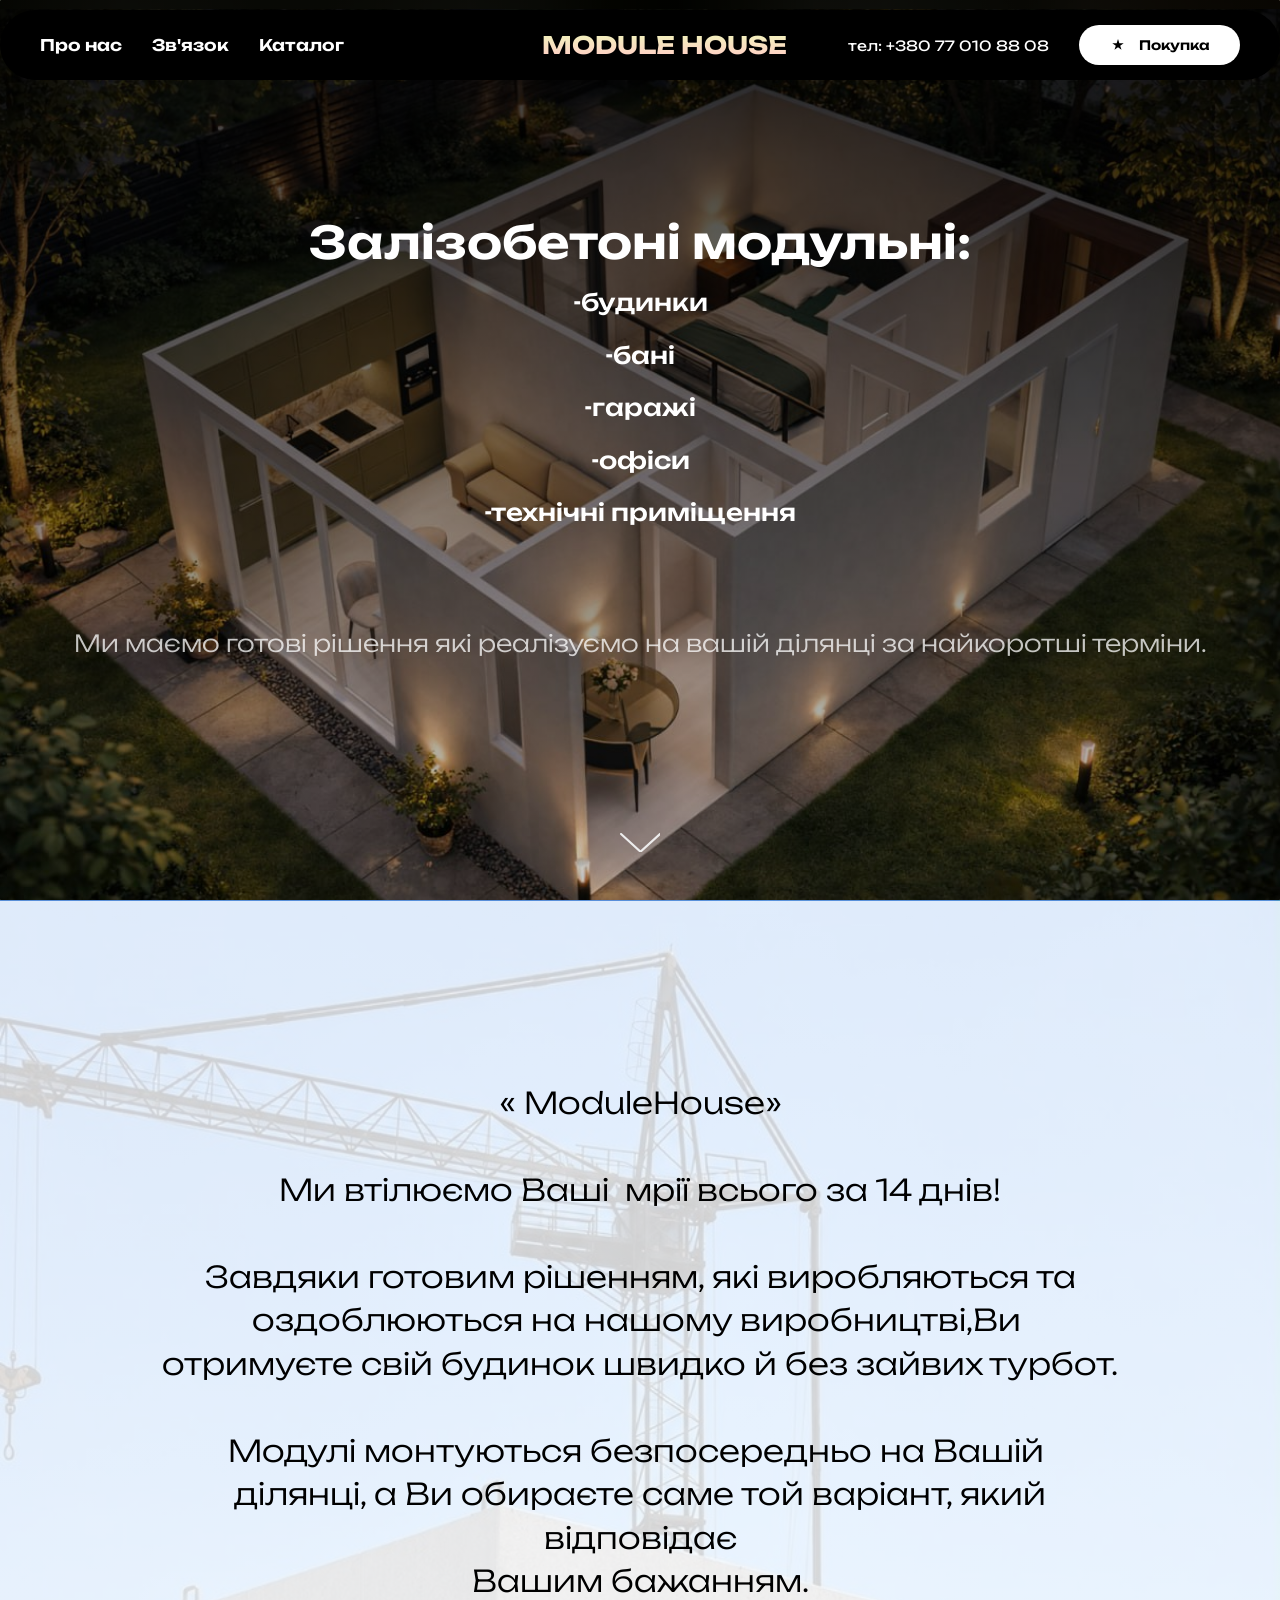
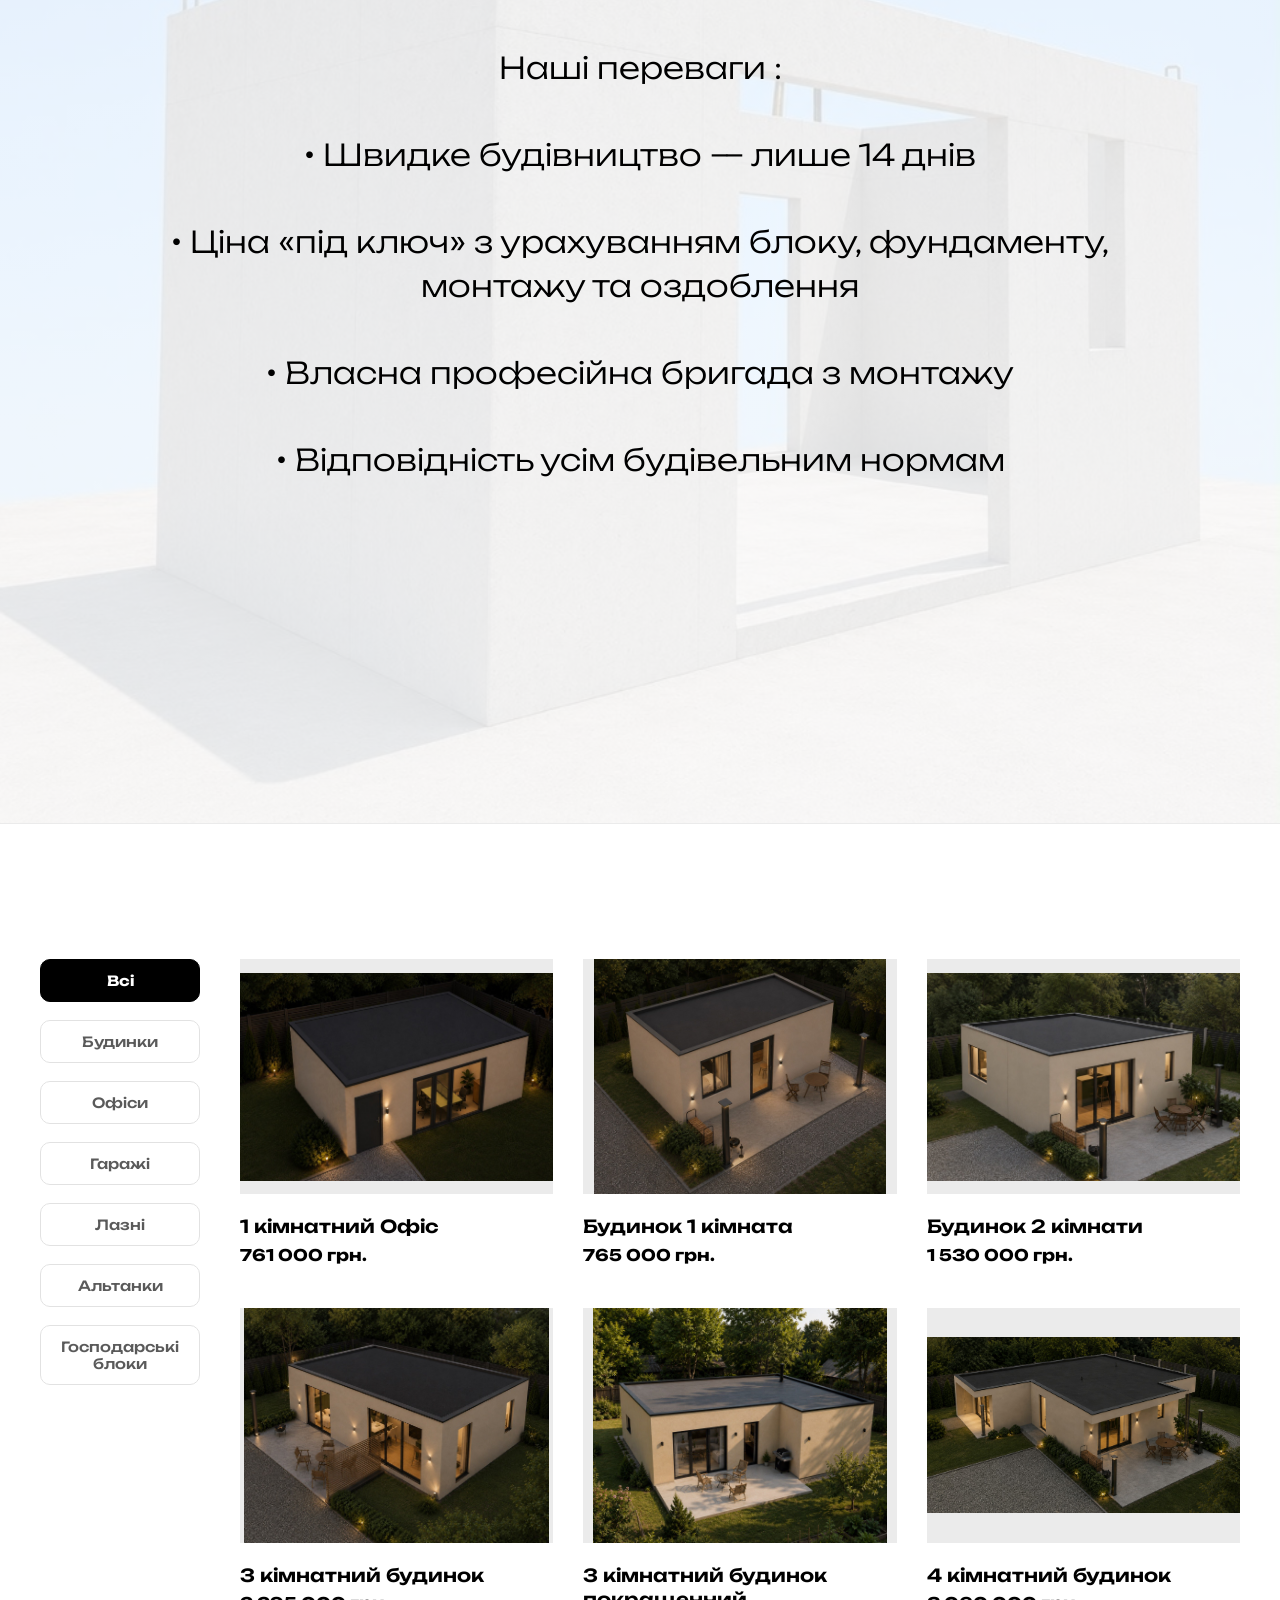
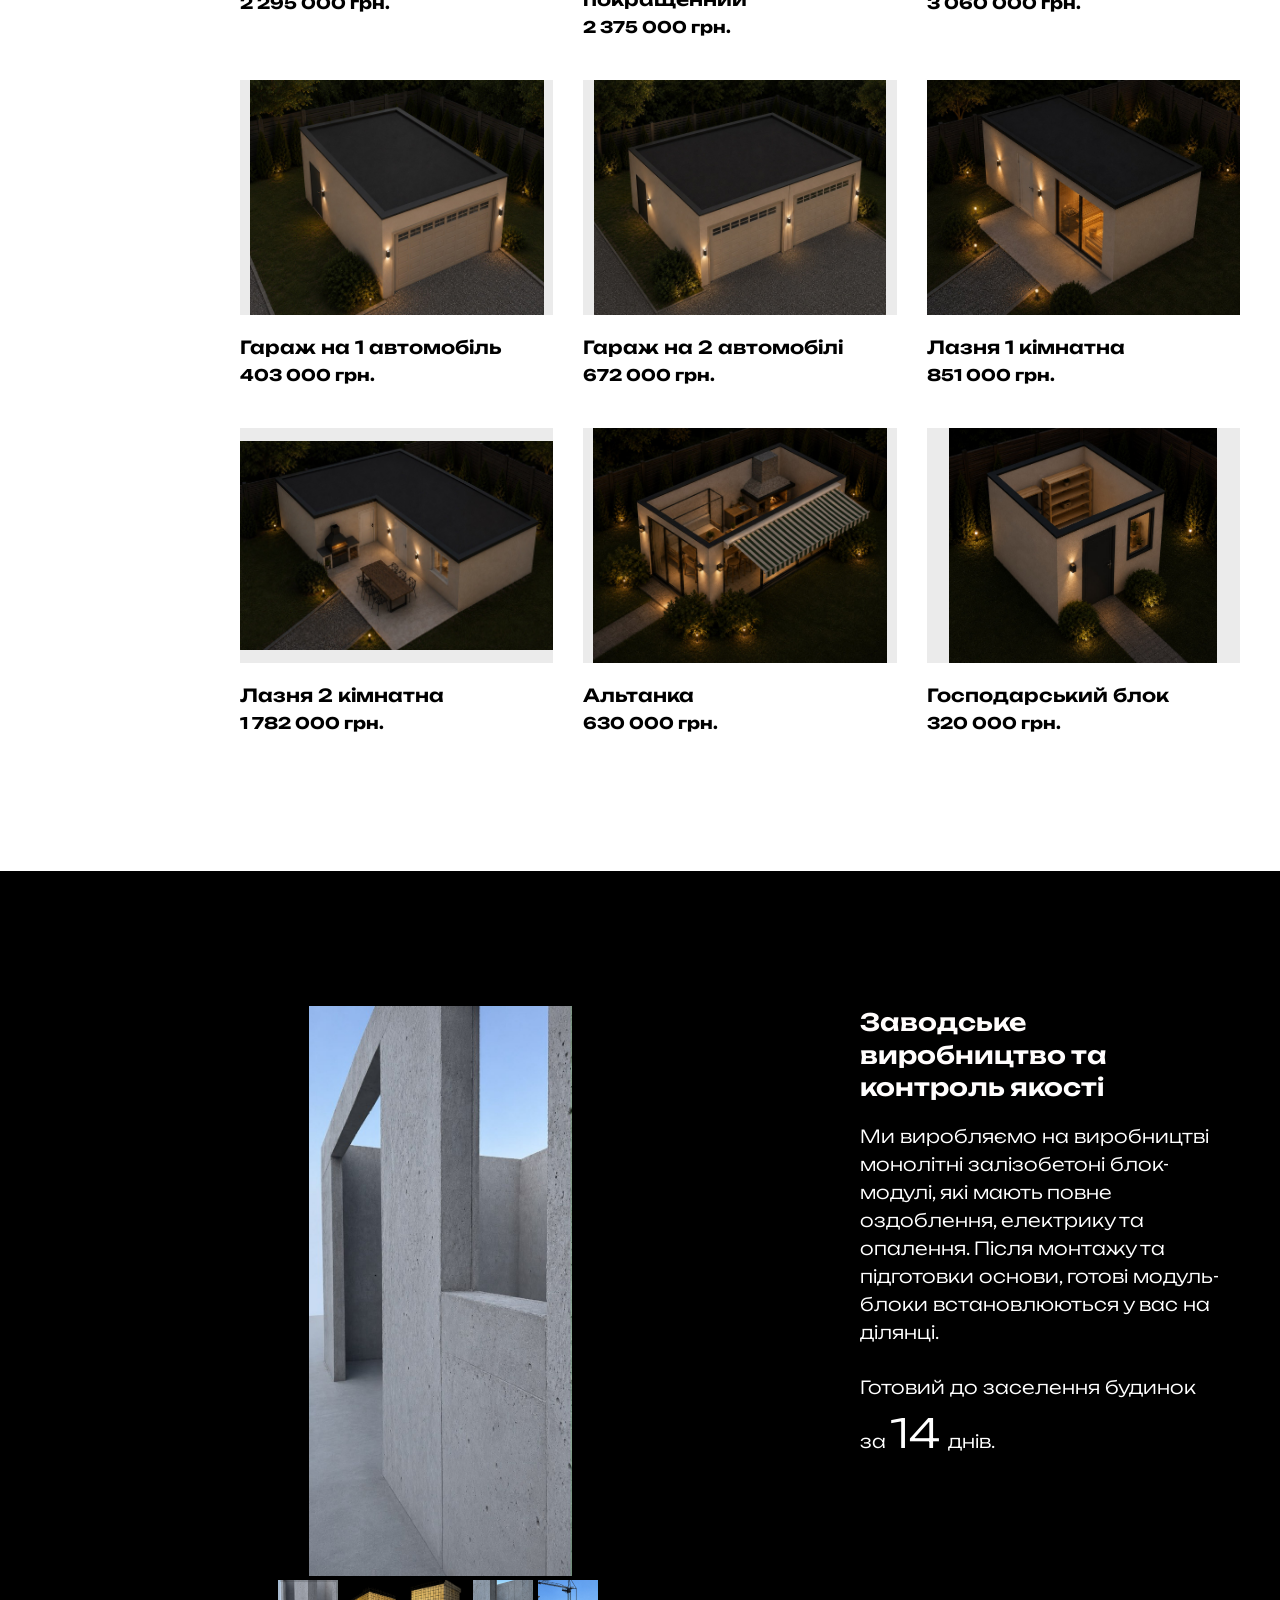
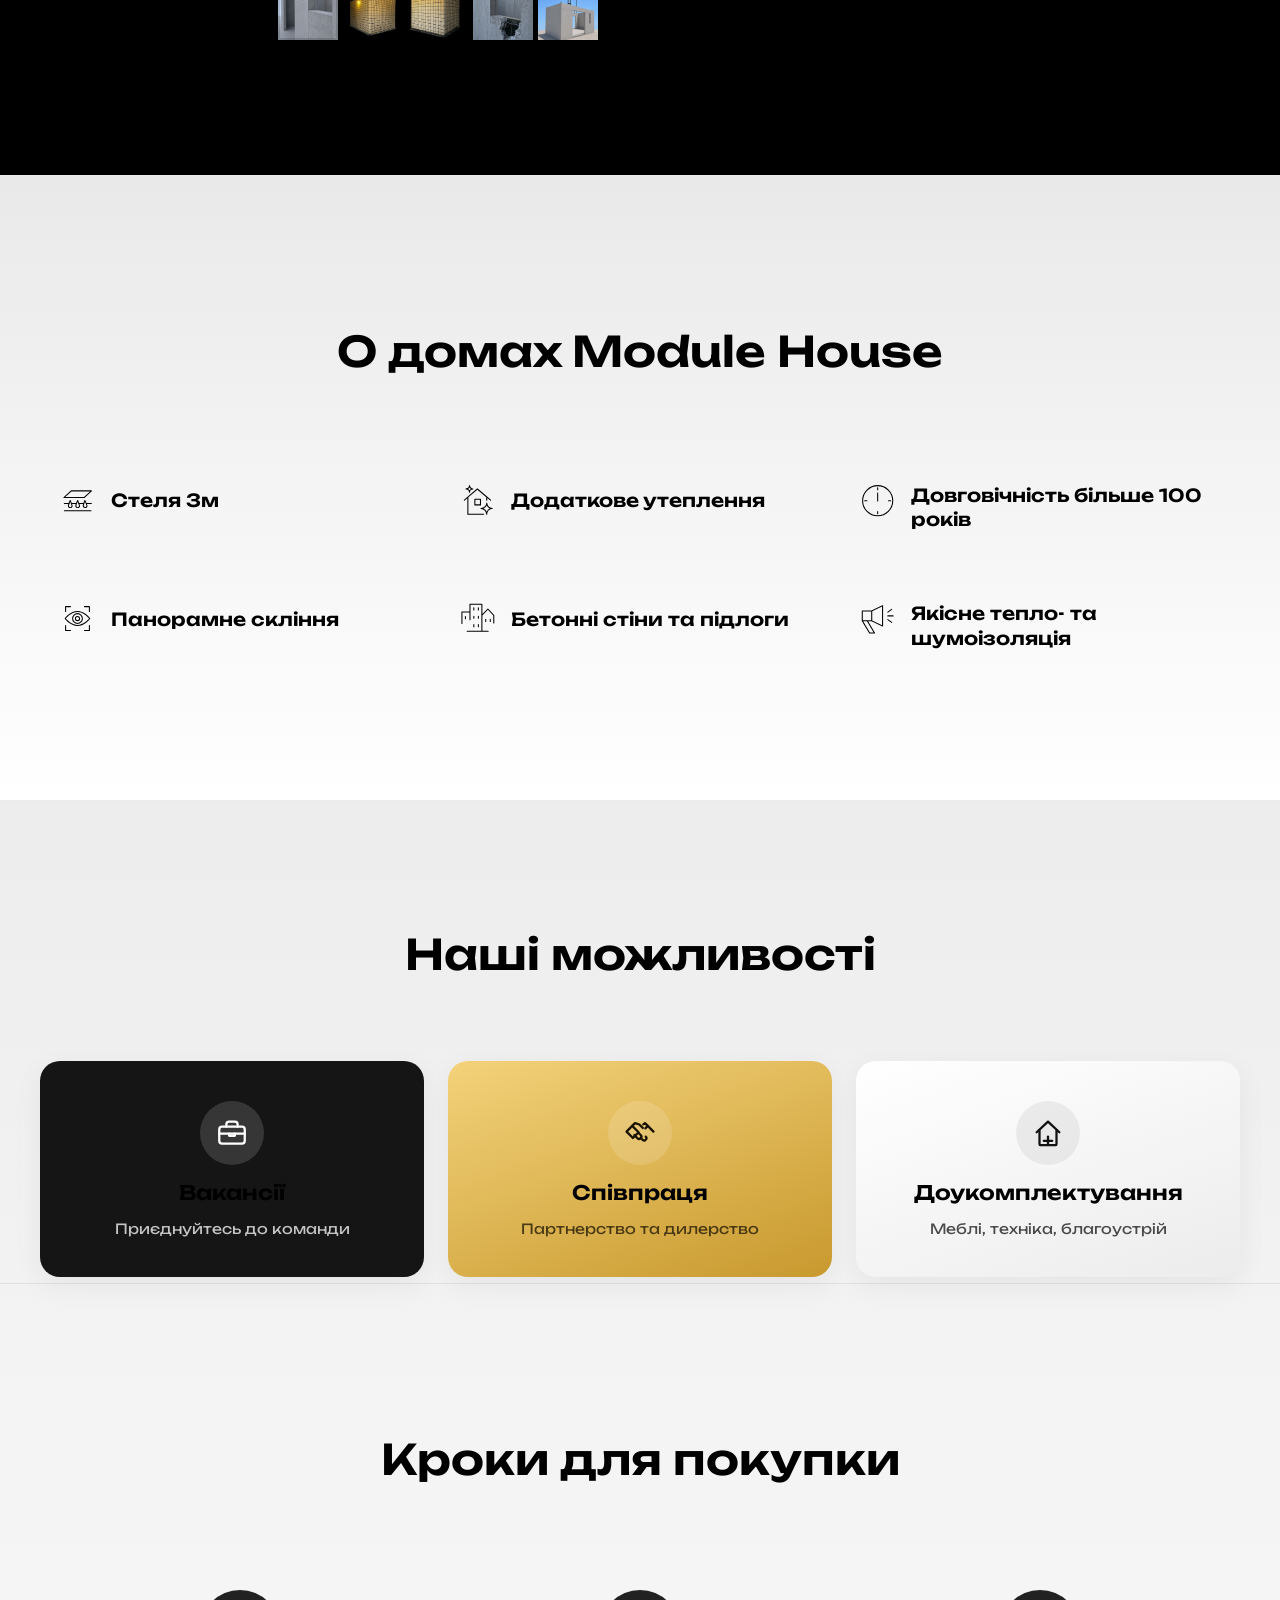
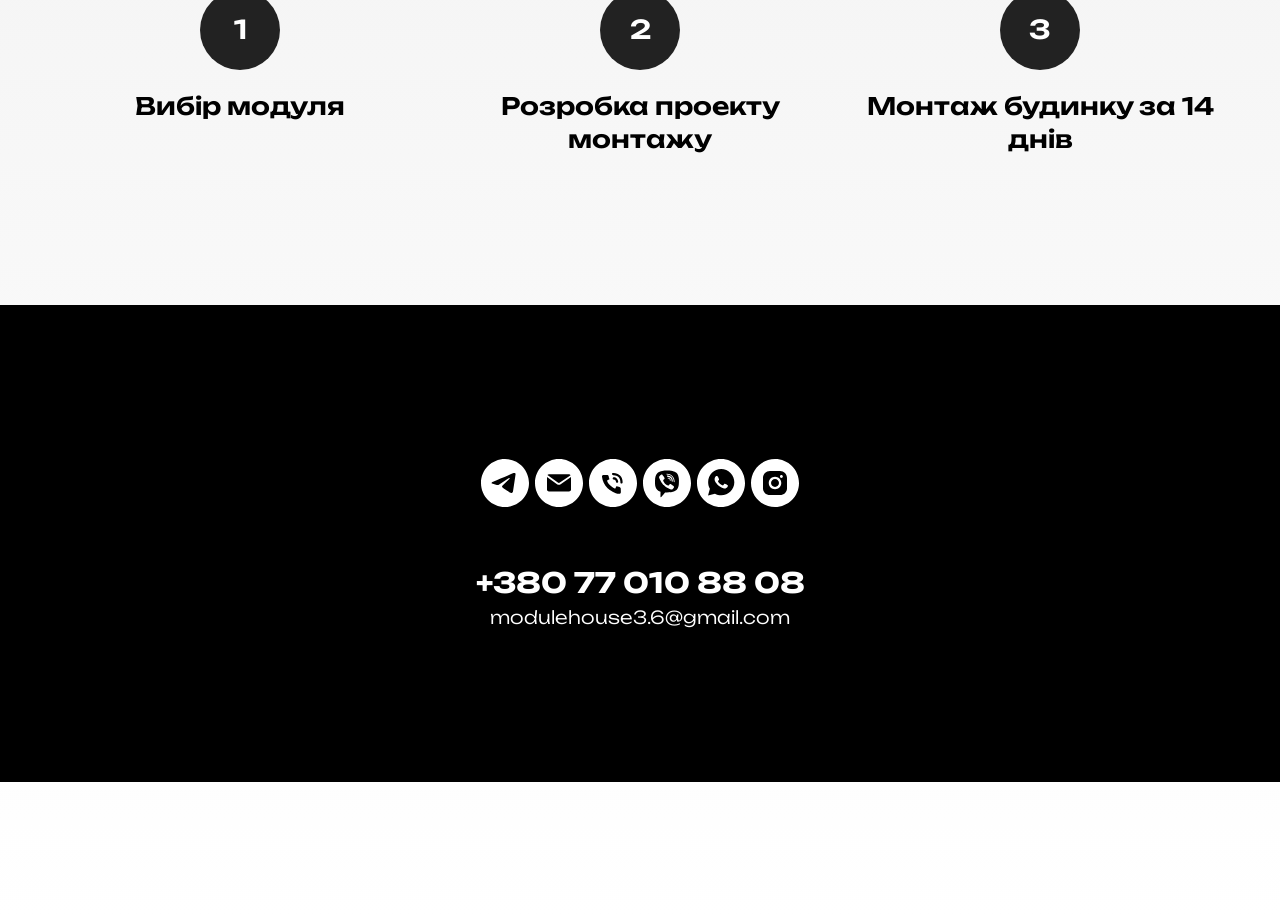
==== commit 733580e3: "Add files via upload" ====
--- a/index.html
+++ b/index.html
@@ -1,4 +1,4 @@
-<!DOCTYPE html> <html lang="uk"> <head> <meta charset="utf-8" /> <meta http-equiv="Content-Type" content="text/html; charset=utf-8" /> <meta name="viewport" content="width=device-width, initial-scale=1.0" /> <!--metatextblock--> <title>Онлайн каталог 3-д моделей будинків та квартир House Proud</title> <meta name="description" content="Будинки та квартири з використанням моделей на основі штучного інтелекту" /> <meta name="keywords" content="House Proud " /> <meta property="og:url" content="https://modulebudhouse.com" /> <meta property="og:title" content="ModulHouse" /> <meta property="og:description" content="Онлайн каталог 3-д моделей будинків та квартир" /> <meta property="og:type" content="website" /> <meta property="og:image" content="images/tild3061-3335-4662-a338-613563316537__photo_2026-07-22_14-.jpg" /> <link rel="canonical" href="https://modulebudhouse.com"> <!--/metatextblock--> <meta name="format-detection" content="telephone=no" /> <meta http-equiv="x-dns-prefetch-control" content="on"> <link rel="dns-prefetch" href="https://ws.tildacdn.com">  <!--favicons--> <link rel="icon" href="images/favicon.svg" type="image/svg+xml"/> <style>#rec2138125783,#rec2339691883,#rec2408677143,#rec2138125893,#rec2145527943{border-top:1px solid rgba(0,0,0,0.08);}</style> <!--/favicons--> <!-- Assets --> <link rel="stylesheet" href="css/tilda-grid-3.0.min.css" type="text/css" media="all" onerror="this.loaderr='y';"/> <link rel="stylesheet" href="css/tilda-blocks-page133166303.min.css?t=1784721472" type="text/css" media="all" onerror="this.loaderr='y';" /> <link rel="preconnect" href="https://fonts.gstatic.com"> <link href="https://fonts.googleapis.com/css2?family=Unbounded:wght@300;400;500;600;700&subset=latin,cyrillic" rel="stylesheet"> <link rel="stylesheet" href="css/tilda-animation-2.0.min.css" type="text/css" media="all" onerror="this.loaderr='y';" /> <link rel="stylesheet" href="css/tilda-menusub-1.1.min.css" type="text/css" media="all" onerror="this.loaderr='y';" /> <link rel="stylesheet" href="css/tilda-menu-widgeticons-1.0.min.css" type="text/css" media="all" onerror="this.loaderr='y';" /> <link rel="stylesheet" href="css/tilda-menu-burger-1.0.min.css" type="text/css" media="all" onerror="this.loaderr='y';" /> <link rel="stylesheet" href="css/tilda-cover-1.0.min.css" type="text/css" media="all" onerror="this.loaderr='y';" /> <link rel="stylesheet" href="css/tilda-popup-1.1.min.css" type="text/css" media="print" onload="this.media='all';" onerror="this.loaderr='y';" /> <noscript><link rel="stylesheet" href="css/tilda-popup-1.1.min.css" type="text/css" media="all" /></noscript> <link rel="stylesheet" href="css/tilda-slds-1.4.min.css" type="text/css" media="print" onload="this.media='all';" onerror="this.loaderr='y';" /> <noscript><link rel="stylesheet" href="css/tilda-slds-1.4.min.css" type="text/css" media="all" /></noscript> <link rel="stylesheet" href="css/tilda-forms-1.0.min.css" type="text/css" media="all" onerror="this.loaderr='y';" /> <link rel="stylesheet" href="css/tilda-cards-1.0.min.css" type="text/css" media="all" onerror="this.loaderr='y';" /> <link rel="stylesheet" href="css/tilda-zoom-2.0.min.css" type="text/css" media="print" onload="this.media='all';" onerror="this.loaderr='y';" /> <noscript><link rel="stylesheet" href="css/tilda-zoom-2.0.min.css" type="text/css" media="all" /></noscript> <link rel="stylesheet" href="css/katex.min.css" type="text/css" media="all" onerror="this.loaderr='y';" /> <script nomodule src="js/tilda-polyfill-1.0.min.js" charset="utf-8"></script> <script type="text/javascript">function t_onReady(func) {if(document.readyState!='loading') {func();} else {document.addEventListener('DOMContentLoaded',func);}}
+<!DOCTYPE html> <html lang="uk"> <head> <meta charset="utf-8" /> <meta http-equiv="Content-Type" content="text/html; charset=utf-8" /> <meta name="viewport" content="width=device-width, initial-scale=1.0" /> <!--metatextblock--> <title>Онлайн каталог будинків та квартир</title> <meta name="description" content="Будинки та квартири з використанням моделей на основі штучного інтелекту" /> <meta name="keywords" content="House Proud " /> <meta property="og:url" content="https://modulebudhouse.com" /> <meta property="og:title" content="ModulHouse" /> <meta property="og:description" content="Онлайн каталог 3-д моделей будинків та квартир" /> <meta property="og:type" content="website" /> <meta property="og:image" content="images/tild3061-3335-4662-a338-613563316537__photo_2026-07-22_14-.jpg" /> <link rel="canonical" href="https://modulebudhouse.com"> <!--/metatextblock--> <meta name="format-detection" content="telephone=no" /> <meta http-equiv="x-dns-prefetch-control" content="on"> <link rel="dns-prefetch" href="https://ws.tildacdn.com">  <!--favicons--> <link rel="icon" href="images/favicon.svg" type="image/svg+xml"/> <style>#rec2138125783,#rec2339691883,#rec2408677143,#rec2138125893,#rec2145527943{border-top:1px solid rgba(0,0,0,0.08);}</style> <!--/favicons--> <!-- Assets --> <link rel="stylesheet" href="css/tilda-grid-3.0.min.css" type="text/css" media="all" onerror="this.loaderr='y';"/> <link rel="stylesheet" href="css/tilda-blocks-page133166303.min.css?t=1784721472" type="text/css" media="all" onerror="this.loaderr='y';" /> <link rel="preconnect" href="https://fonts.gstatic.com"> <link href="https://fonts.googleapis.com/css2?family=Unbounded:wght@300;400;500;600;700&subset=latin,cyrillic" rel="stylesheet"> <link rel="stylesheet" href="css/tilda-animation-2.0.min.css" type="text/css" media="all" onerror="this.loaderr='y';" /> <link rel="stylesheet" href="css/tilda-menusub-1.1.min.css" type="text/css" media="all" onerror="this.loaderr='y';" /> <link rel="stylesheet" href="css/tilda-menu-widgeticons-1.0.min.css" type="text/css" media="all" onerror="this.loaderr='y';" /> <link rel="stylesheet" href="css/tilda-menu-burger-1.0.min.css" type="text/css" media="all" onerror="this.loaderr='y';" /> <link rel="stylesheet" href="css/tilda-cover-1.0.min.css" type="text/css" media="all" onerror="this.loaderr='y';" /> <link rel="stylesheet" href="css/tilda-popup-1.1.min.css" type="text/css" media="print" onload="this.media='all';" onerror="this.loaderr='y';" /> <noscript><link rel="stylesheet" href="css/tilda-popup-1.1.min.css" type="text/css" media="all" /></noscript> <link rel="stylesheet" href="css/tilda-slds-1.4.min.css" type="text/css" media="print" onload="this.media='all';" onerror="this.loaderr='y';" /> <noscript><link rel="stylesheet" href="css/tilda-slds-1.4.min.css" type="text/css" media="all" /></noscript> <link rel="stylesheet" href="css/tilda-forms-1.0.min.css" type="text/css" media="all" onerror="this.loaderr='y';" /> <link rel="stylesheet" href="css/tilda-cards-1.0.min.css" type="text/css" media="all" onerror="this.loaderr='y';" /> <link rel="stylesheet" href="css/tilda-zoom-2.0.min.css" type="text/css" media="print" onload="this.media='all';" onerror="this.loaderr='y';" /> <noscript><link rel="stylesheet" href="css/tilda-zoom-2.0.min.css" type="text/css" media="all" /></noscript> <link rel="stylesheet" href="css/katex.min.css" type="text/css" media="all" onerror="this.loaderr='y';" /> <script nomodule src="js/tilda-polyfill-1.0.min.js" charset="utf-8"></script> <script type="text/javascript">function t_onReady(func) {if(document.readyState!='loading') {func();} else {document.addEventListener('DOMContentLoaded',func);}}
 function t_onFuncLoad(funcName,okFunc,time) {if(typeof window[funcName]==='function') {okFunc();} else {setTimeout(function() {t_onFuncLoad(funcName,okFunc,time);},(time||100));}}function t_throttle(fn,threshhold,scope) {return function() {fn.apply(scope||this,arguments);};}</script> <script src="js/tilda-scripts-3.0.min.js" charset="utf-8" defer onerror="this.loaderr='y';"></script> <script src="js/tilda-blocks-page133166303.min.js?t=1784721472" charset="utf-8" async onerror="this.loaderr='y';"></script> <script src="js/lazyload-1.3.min.export.js" charset="utf-8" async onerror="this.loaderr='y';"></script> <script src="js/tilda-animation-2.0.min.js" charset="utf-8" async onerror="this.loaderr='y';"></script> <script src="js/tilda-menusub-1.1.min.js" charset="utf-8" async onerror="this.loaderr='y';"></script> <script src="js/tilda-menu-1.1.min.js" charset="utf-8" async onerror="this.loaderr='y';"></script> <script src="js/tilda-menu-widgeticons-1.0.min.js" charset="utf-8" async onerror="this.loaderr='y';"></script> <script src="js/tilda-menu-burger-1.0.min.js" charset="utf-8" async onerror="this.loaderr='y';"></script> <script src="js/tilda-cover-1.0.min.js" charset="utf-8" async onerror="this.loaderr='y';"></script> <script src="js/hammer.min.js" charset="utf-8" async onerror="this.loaderr='y';"></script> <script src="js/tilda-slds-1.4.min.js" charset="utf-8" async onerror="this.loaderr='y';"></script> <script src="js/tilda-cards-1.0.min.js" charset="utf-8" async onerror="this.loaderr='y';"></script> <script src="js/tilda-zoom-2.0.min.js" charset="utf-8" async onerror="this.loaderr='y';"></script> <script src="js/tilda-events-1.0.min.js" charset="utf-8" async onerror="this.loaderr='y';"></script> <script src="js/tilda-formula.min.js" charset="utf-8" async onerror="this.loaderr='y';"></script> <script src="js/tilda-autoscale-1.0.min.js" charset="utf-8" async onerror="this.loaderr='y';"></script> <script type="text/javascript">window.dataLayer=window.dataLayer||[];</script> <script type="text/javascript">(function() {var ttt='cebo';var tt='oog';var re=new RegExp("bot|g" + tt + "le|yandex|baidu|bing|msn|duckduckbot|teoma|slurp|crawler|spider|robot|crawling|fa" + ttt + "ok","i");if((re.test(navigator.userAgent))===false&&typeof(sessionStorage)!='undefined'&&sessionStorage.getItem('visited')!=='y'&&document.visibilityState){var style=document.createElement('style');style.type='text/css';style.innerHTML='@media screen and (min-width: 980px) {.t-records {opacity: 0;}.t-records_animated {-webkit-transition: opacity ease-in-out .2s;-moz-transition: opacity ease-in-out .2s;-o-transition: opacity ease-in-out .2s;transition: opacity ease-in-out .2s;}.t-records.t-records_visible {opacity: 1;}}';document.getElementsByTagName('head')[0].appendChild(style);function t_setvisRecs(){var alr=document.querySelectorAll('.t-records');Array.prototype.forEach.call(alr,function(el) {el.classList.add("t-records_animated");});setTimeout(function() {Array.prototype.forEach.call(alr,function(el) {el.classList.add("t-records_visible");});sessionStorage.setItem("visited","y");},400);}
 document.addEventListener('DOMContentLoaded',t_setvisRecs);}})();</script></head> <body class="t-body" style="margin:0;"> <!--allrecords--> <div id="allrecords" data-tilda-export="yes" class="t-records" data-hook="blocks-collection-content-node" data-tilda-project-id="24041173" data-tilda-page-id="133166303" data-tilda-page-alias="modulhouse14" data-tilda-formskey="94b8b2ba6d64e0d2c88ab46824041173" data-tilda-cookie="no" data-tilda-lazy="yes" data-tilda-project-lang="UK" data-tilda-root-zone="one" data-tilda-project-country="UA"> <div id="rec2152436953" class="r t-rec t-rec_pt-res-480_0" style=" " data-record-type="1272"> <!-- T1272 --> <div id="nav2152436953marker"></div> <div class="t1272" data-menu="yes" data-full-submenu-mob="y" data-menu-widgeticons-hide="yes"> <div class="t-menu-base__mobile-menu tmenu-mobile"> <div class="tmenu-mobile__container tmenu-mobile__container_right tmenu-mobile__container_logoleft tmenu-mobile__container_withoutlogo"> <div class="tmenu-mobile__text t-name t-name_md" field="menu_mob_title">House Proud</div> <button type="button"
 aria-expanded="false"
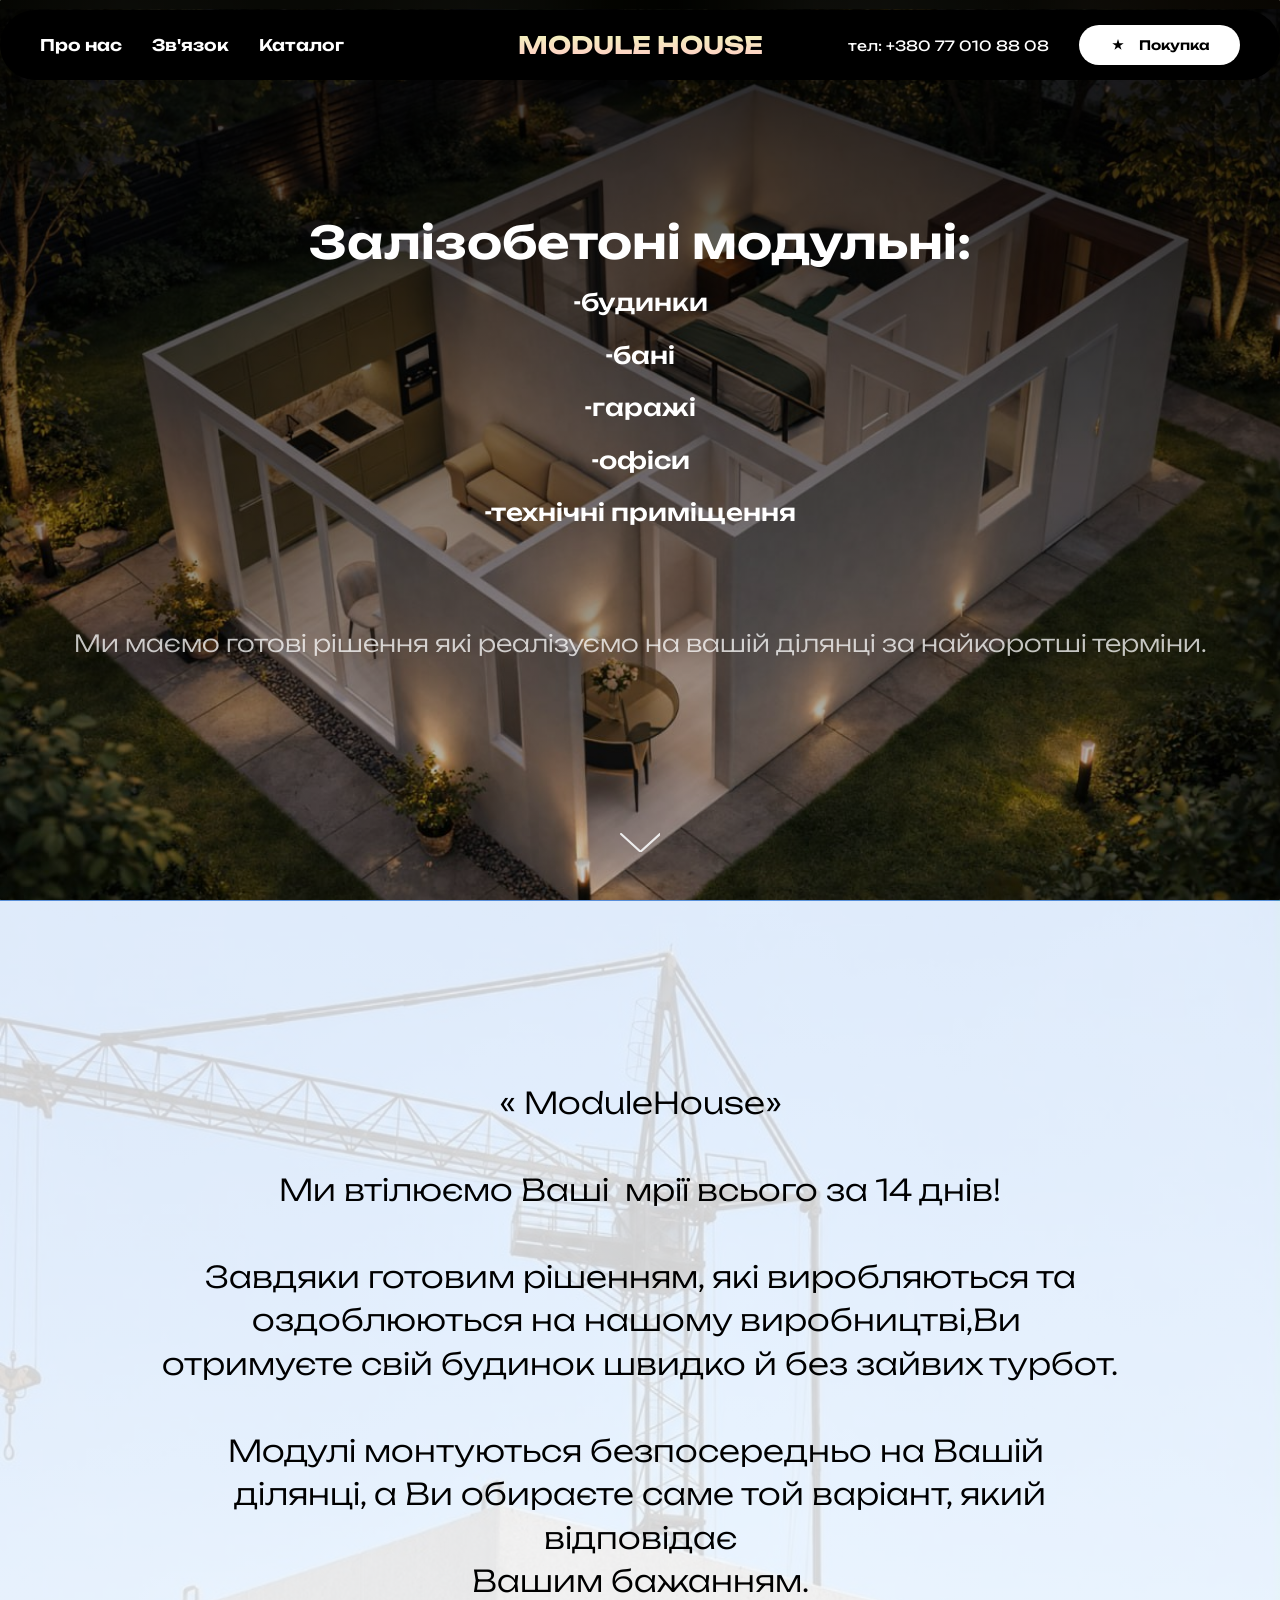
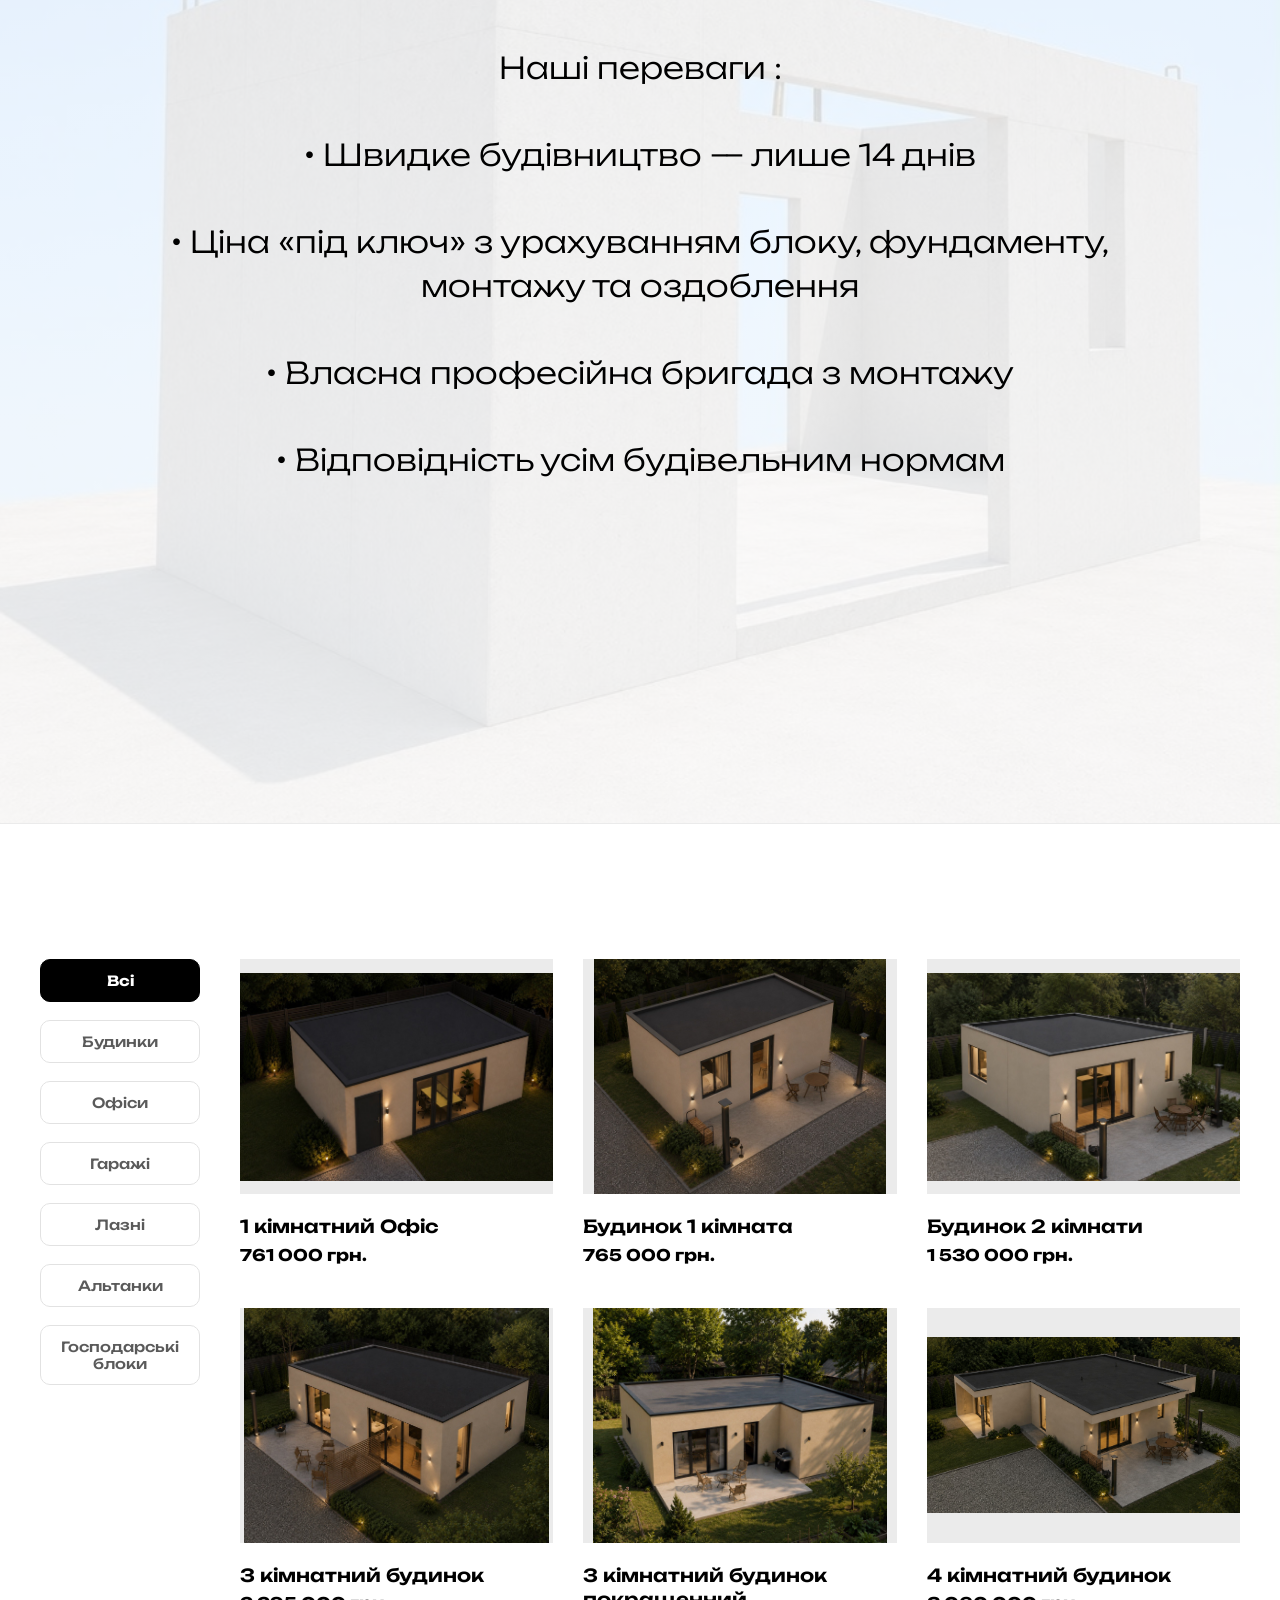
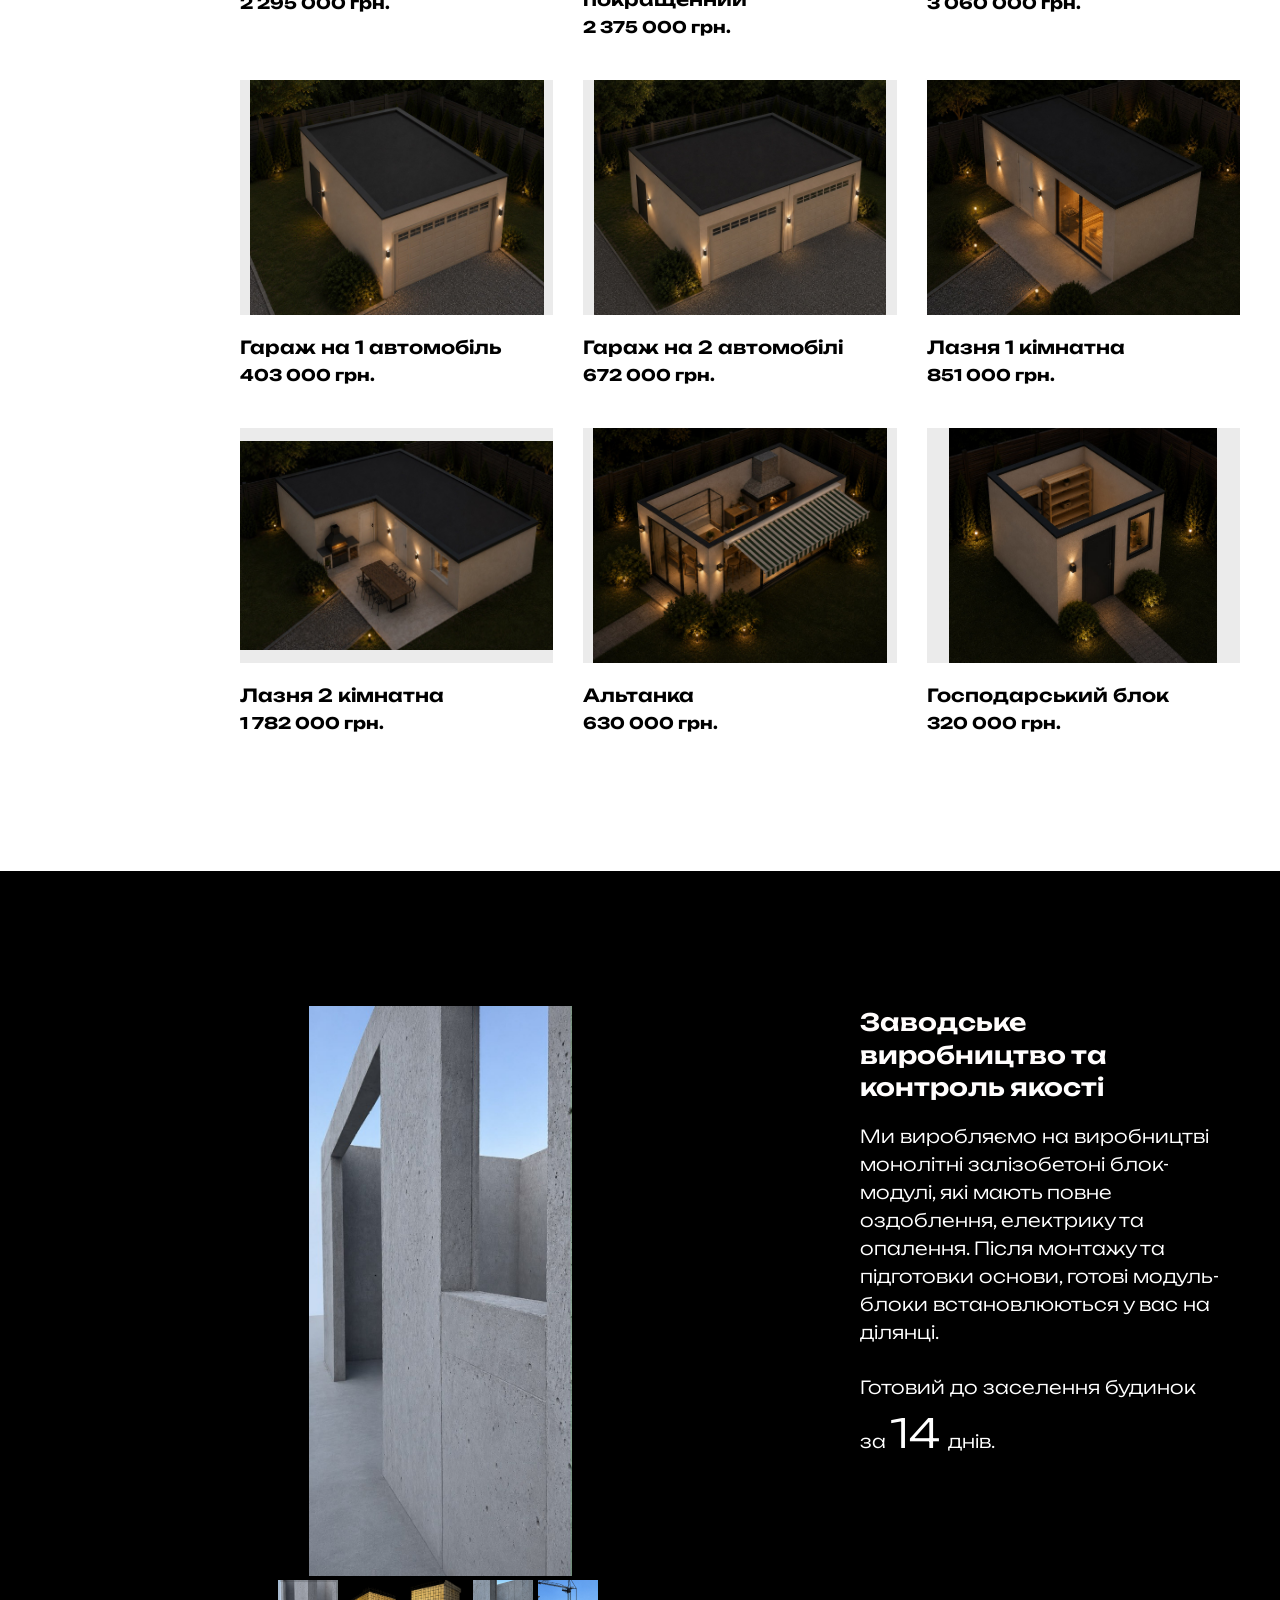
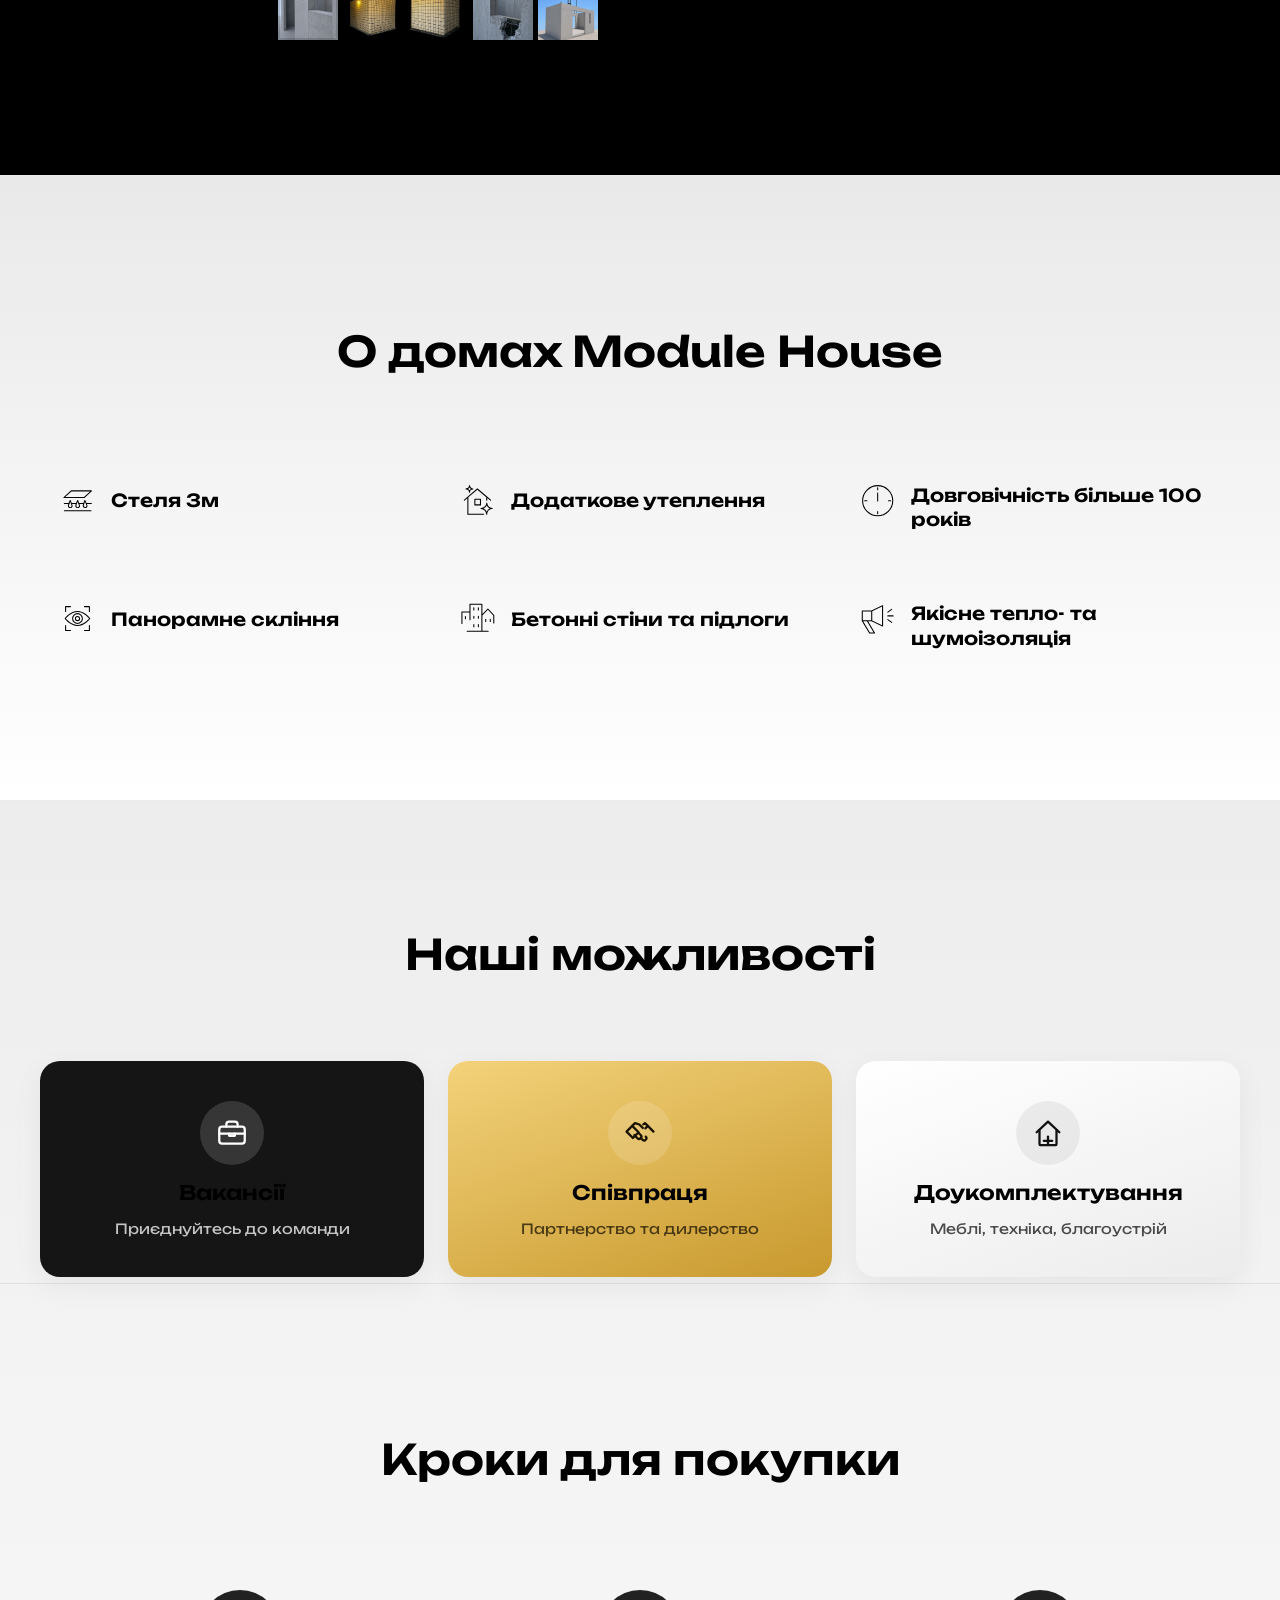
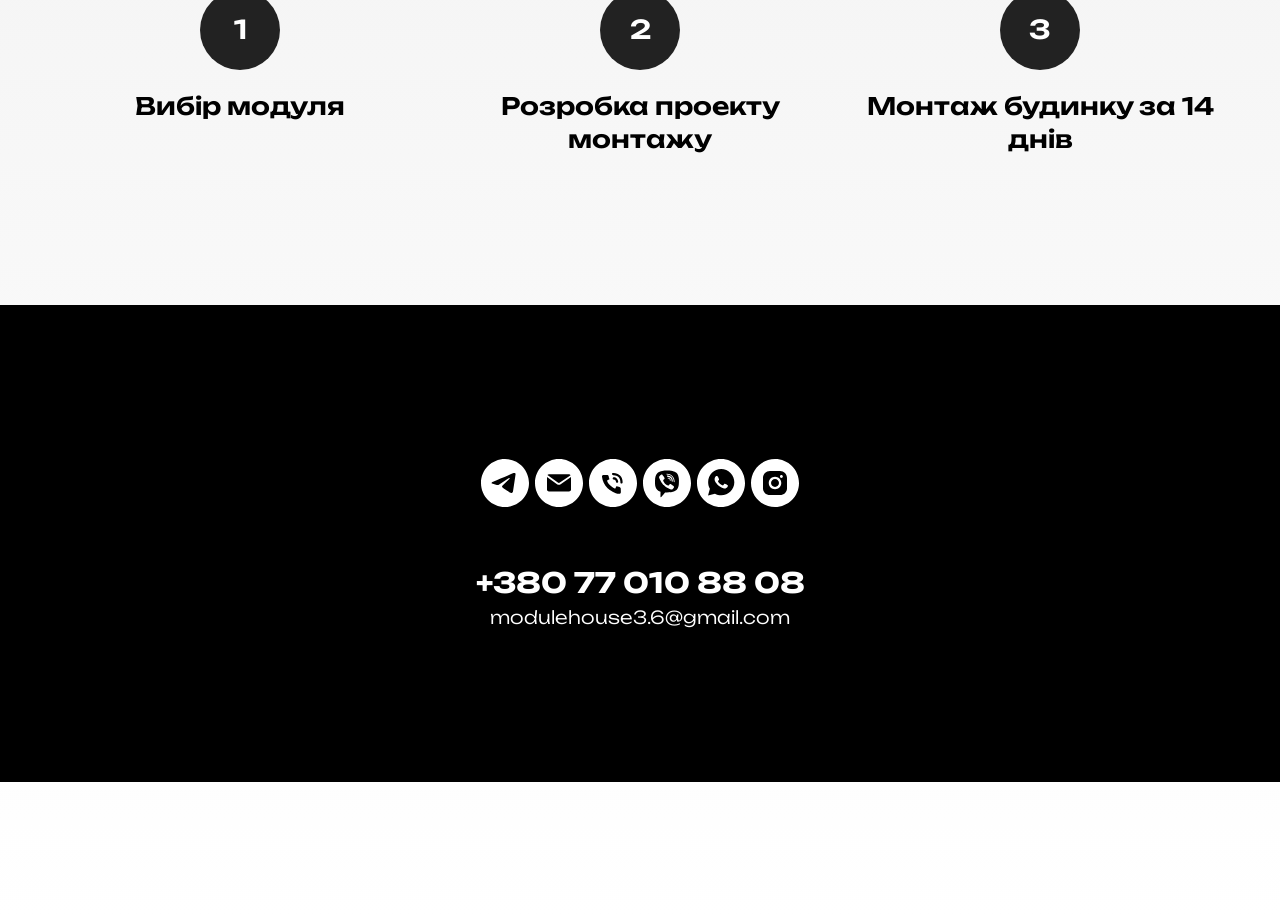
==== commit 6f6061f5: "Add files via upload" ====
--- a/index.html
+++ b/index.html
@@ -1,4 +1,4 @@
-<!DOCTYPE html> <html lang="uk"> <head> <meta charset="utf-8" /> <meta http-equiv="Content-Type" content="text/html; charset=utf-8" /> <meta name="viewport" content="width=device-width, initial-scale=1.0" /> <!--metatextblock--> <title>Онлайн каталог будинків та квартир</title> <meta name="description" content="Будинки та квартири з використанням моделей на основі штучного інтелекту" /> <meta name="keywords" content="House Proud " /> <meta property="og:url" content="https://modulebudhouse.com" /> <meta property="og:title" content="ModulHouse" /> <meta property="og:description" content="Онлайн каталог 3-д моделей будинків та квартир" /> <meta property="og:type" content="website" /> <meta property="og:image" content="images/tild3061-3335-4662-a338-613563316537__photo_2026-07-22_14-.jpg" /> <link rel="canonical" href="https://modulebudhouse.com"> <!--/metatextblock--> <meta name="format-detection" content="telephone=no" /> <meta http-equiv="x-dns-prefetch-control" content="on"> <link rel="dns-prefetch" href="https://ws.tildacdn.com">  <!--favicons--> <link rel="icon" href="images/favicon.svg" type="image/svg+xml"/> <style>#rec2138125783,#rec2339691883,#rec2408677143,#rec2138125893,#rec2145527943{border-top:1px solid rgba(0,0,0,0.08);}</style> <!--/favicons--> <!-- Assets --> <link rel="stylesheet" href="css/tilda-grid-3.0.min.css" type="text/css" media="all" onerror="this.loaderr='y';"/> <link rel="stylesheet" href="css/tilda-blocks-page133166303.min.css?t=1784721472" type="text/css" media="all" onerror="this.loaderr='y';" /> <link rel="preconnect" href="https://fonts.gstatic.com"> <link href="https://fonts.googleapis.com/css2?family=Unbounded:wght@300;400;500;600;700&subset=latin,cyrillic" rel="stylesheet"> <link rel="stylesheet" href="css/tilda-animation-2.0.min.css" type="text/css" media="all" onerror="this.loaderr='y';" /> <link rel="stylesheet" href="css/tilda-menusub-1.1.min.css" type="text/css" media="all" onerror="this.loaderr='y';" /> <link rel="stylesheet" href="css/tilda-menu-widgeticons-1.0.min.css" type="text/css" media="all" onerror="this.loaderr='y';" /> <link rel="stylesheet" href="css/tilda-menu-burger-1.0.min.css" type="text/css" media="all" onerror="this.loaderr='y';" /> <link rel="stylesheet" href="css/tilda-cover-1.0.min.css" type="text/css" media="all" onerror="this.loaderr='y';" /> <link rel="stylesheet" href="css/tilda-popup-1.1.min.css" type="text/css" media="print" onload="this.media='all';" onerror="this.loaderr='y';" /> <noscript><link rel="stylesheet" href="css/tilda-popup-1.1.min.css" type="text/css" media="all" /></noscript> <link rel="stylesheet" href="css/tilda-slds-1.4.min.css" type="text/css" media="print" onload="this.media='all';" onerror="this.loaderr='y';" /> <noscript><link rel="stylesheet" href="css/tilda-slds-1.4.min.css" type="text/css" media="all" /></noscript> <link rel="stylesheet" href="css/tilda-forms-1.0.min.css" type="text/css" media="all" onerror="this.loaderr='y';" /> <link rel="stylesheet" href="css/tilda-cards-1.0.min.css" type="text/css" media="all" onerror="this.loaderr='y';" /> <link rel="stylesheet" href="css/tilda-zoom-2.0.min.css" type="text/css" media="print" onload="this.media='all';" onerror="this.loaderr='y';" /> <noscript><link rel="stylesheet" href="css/tilda-zoom-2.0.min.css" type="text/css" media="all" /></noscript> <link rel="stylesheet" href="css/katex.min.css" type="text/css" media="all" onerror="this.loaderr='y';" /> <script nomodule src="js/tilda-polyfill-1.0.min.js" charset="utf-8"></script> <script type="text/javascript">function t_onReady(func) {if(document.readyState!='loading') {func();} else {document.addEventListener('DOMContentLoaded',func);}}
+<!DOCTYPE html> <html lang="uk"> <head> <meta charset="utf-8" /> <meta http-equiv="Content-Type" content="text/html; charset=utf-8" /> <meta name="viewport" content="width=device-width, initial-scale=1.0" /> <!--metatextblock--> <title>Модульні Будинки в Одесі</title> <meta name="description" content="Модульні будинки в Одесі та по всій Україні — офіси, лазні, гаражі та альтанки під ключ від ModuleHouse. Залізобетонні модулі з повним оздобленням, монтаж за 14 днів. Каталог з цінами та плануванням." /> <meta name="keywords" content="модульні будинки, модульні будинки в Одесі, модульний будинок під ключ, модульний дім ціна, залізобетонні модулі, будинок за 14 днів, модульна лазня, модульний гараж, модульний офіс, альтанка під ключ, господарський блок, модульне будівництво Україна" /> <meta property="og:url" content="https://modulebudhouse.com" /> <meta property="og:title" content="ModulHouse" /> <meta property="og:description" content="Модульні будинки, офіси, лазні, гаражі та альтанки під ключ. Монтаж на вашій ділянці за 14 днів." /> <meta property="og:type" content="website" /> <meta property="og:image" content="images/tild3061-3335-4662-a338-613563316537__photo_2026-07-22_14-.jpg" /> <link rel="canonical" href="https://modulebudhouse.com"> <!--/metatextblock--> <meta name="format-detection" content="telephone=no" /> <meta http-equiv="x-dns-prefetch-control" content="on"> <link rel="dns-prefetch" href="https://ws.tildacdn.com">  <!--favicons--> <link rel="icon" href="images/favicon.svg" type="image/svg+xml"/> <style>#rec2138125783,#rec2339691883,#rec2408677143,#rec2138125893,#rec2145527943{border-top:1px solid rgba(0,0,0,0.08);}</style> <!--/favicons--> <!-- Assets --> <link rel="stylesheet" href="css/tilda-grid-3.0.min.css" type="text/css" media="all" onerror="this.loaderr='y';"/> <link rel="stylesheet" href="css/tilda-blocks-page133166303.min.css?t=1784721472" type="text/css" media="all" onerror="this.loaderr='y';" /> <link rel="preconnect" href="https://fonts.gstatic.com"> <link href="https://fonts.googleapis.com/css2?family=Unbounded:wght@300;400;500;600;700&subset=latin,cyrillic" rel="stylesheet"> <link rel="stylesheet" href="css/tilda-animation-2.0.min.css" type="text/css" media="all" onerror="this.loaderr='y';" /> <link rel="stylesheet" href="css/tilda-menusub-1.1.min.css" type="text/css" media="all" onerror="this.loaderr='y';" /> <link rel="stylesheet" href="css/tilda-menu-widgeticons-1.0.min.css" type="text/css" media="all" onerror="this.loaderr='y';" /> <link rel="stylesheet" href="css/tilda-menu-burger-1.0.min.css" type="text/css" media="all" onerror="this.loaderr='y';" /> <link rel="stylesheet" href="css/tilda-cover-1.0.min.css" type="text/css" media="all" onerror="this.loaderr='y';" /> <link rel="stylesheet" href="css/tilda-popup-1.1.min.css" type="text/css" media="print" onload="this.media='all';" onerror="this.loaderr='y';" /> <noscript><link rel="stylesheet" href="css/tilda-popup-1.1.min.css" type="text/css" media="all" /></noscript> <link rel="stylesheet" href="css/tilda-slds-1.4.min.css" type="text/css" media="print" onload="this.media='all';" onerror="this.loaderr='y';" /> <noscript><link rel="stylesheet" href="css/tilda-slds-1.4.min.css" type="text/css" media="all" /></noscript> <link rel="stylesheet" href="css/tilda-forms-1.0.min.css" type="text/css" media="all" onerror="this.loaderr='y';" /> <link rel="stylesheet" href="css/tilda-cards-1.0.min.css" type="text/css" media="all" onerror="this.loaderr='y';" /> <link rel="stylesheet" href="css/tilda-zoom-2.0.min.css" type="text/css" media="print" onload="this.media='all';" onerror="this.loaderr='y';" /> <noscript><link rel="stylesheet" href="css/tilda-zoom-2.0.min.css" type="text/css" media="all" /></noscript> <link rel="stylesheet" href="css/katex.min.css" type="text/css" media="all" onerror="this.loaderr='y';" /> <script nomodule src="js/tilda-polyfill-1.0.min.js" charset="utf-8"></script> <script type="text/javascript">function t_onReady(func) {if(document.readyState!='loading') {func();} else {document.addEventListener('DOMContentLoaded',func);}}
 function t_onFuncLoad(funcName,okFunc,time) {if(typeof window[funcName]==='function') {okFunc();} else {setTimeout(function() {t_onFuncLoad(funcName,okFunc,time);},(time||100));}}function t_throttle(fn,threshhold,scope) {return function() {fn.apply(scope||this,arguments);};}</script> <script src="js/tilda-scripts-3.0.min.js" charset="utf-8" defer onerror="this.loaderr='y';"></script> <script src="js/tilda-blocks-page133166303.min.js?t=1784721472" charset="utf-8" async onerror="this.loaderr='y';"></script> <script src="js/lazyload-1.3.min.export.js" charset="utf-8" async onerror="this.loaderr='y';"></script> <script src="js/tilda-animation-2.0.min.js" charset="utf-8" async onerror="this.loaderr='y';"></script> <script src="js/tilda-menusub-1.1.min.js" charset="utf-8" async onerror="this.loaderr='y';"></script> <script src="js/tilda-menu-1.1.min.js" charset="utf-8" async onerror="this.loaderr='y';"></script> <script src="js/tilda-menu-widgeticons-1.0.min.js" charset="utf-8" async onerror="this.loaderr='y';"></script> <script src="js/tilda-menu-burger-1.0.min.js" charset="utf-8" async onerror="this.loaderr='y';"></script> <script src="js/tilda-cover-1.0.min.js" charset="utf-8" async onerror="this.loaderr='y';"></script> <script src="js/hammer.min.js" charset="utf-8" async onerror="this.loaderr='y';"></script> <script src="js/tilda-slds-1.4.min.js" charset="utf-8" async onerror="this.loaderr='y';"></script> <script src="js/tilda-cards-1.0.min.js" charset="utf-8" async onerror="this.loaderr='y';"></script> <script src="js/tilda-zoom-2.0.min.js" charset="utf-8" async onerror="this.loaderr='y';"></script> <script src="js/tilda-events-1.0.min.js" charset="utf-8" async onerror="this.loaderr='y';"></script> <script src="js/tilda-formula.min.js" charset="utf-8" async onerror="this.loaderr='y';"></script> <script src="js/tilda-autoscale-1.0.min.js" charset="utf-8" async onerror="this.loaderr='y';"></script> <script type="text/javascript">window.dataLayer=window.dataLayer||[];</script> <script type="text/javascript">(function() {var ttt='cebo';var tt='oog';var re=new RegExp("bot|g" + tt + "le|yandex|baidu|bing|msn|duckduckbot|teoma|slurp|crawler|spider|robot|crawling|fa" + ttt + "ok","i");if((re.test(navigator.userAgent))===false&&typeof(sessionStorage)!='undefined'&&sessionStorage.getItem('visited')!=='y'&&document.visibilityState){var style=document.createElement('style');style.type='text/css';style.innerHTML='@media screen and (min-width: 980px) {.t-records {opacity: 0;}.t-records_animated {-webkit-transition: opacity ease-in-out .2s;-moz-transition: opacity ease-in-out .2s;-o-transition: opacity ease-in-out .2s;transition: opacity ease-in-out .2s;}.t-records.t-records_visible {opacity: 1;}}';document.getElementsByTagName('head')[0].appendChild(style);function t_setvisRecs(){var alr=document.querySelectorAll('.t-records');Array.prototype.forEach.call(alr,function(el) {el.classList.add("t-records_animated");});setTimeout(function() {Array.prototype.forEach.call(alr,function(el) {el.classList.add("t-records_visible");});sessionStorage.setItem("visited","y");},400);}
 document.addEventListener('DOMContentLoaded',t_setvisRecs);}})();</script></head> <body class="t-body" style="margin:0;"> <!--allrecords--> <div id="allrecords" data-tilda-export="yes" class="t-records" data-hook="blocks-collection-content-node" data-tilda-project-id="24041173" data-tilda-page-id="133166303" data-tilda-page-alias="modulhouse14" data-tilda-formskey="94b8b2ba6d64e0d2c88ab46824041173" data-tilda-cookie="no" data-tilda-lazy="yes" data-tilda-project-lang="UK" data-tilda-root-zone="one" data-tilda-project-country="UA"> <div id="rec2152436953" class="r t-rec t-rec_pt-res-480_0" style=" " data-record-type="1272"> <!-- T1272 --> <div id="nav2152436953marker"></div> <div class="t1272" data-menu="yes" data-full-submenu-mob="y" data-menu-widgeticons-hide="yes"> <div class="t-menu-base__mobile-menu tmenu-mobile"> <div class="tmenu-mobile__container tmenu-mobile__container_right tmenu-mobile__container_logoleft tmenu-mobile__container_withoutlogo"> <div class="tmenu-mobile__text t-name t-name_md" field="menu_mob_title">House Proud</div> <button type="button"
 aria-expanded="false"
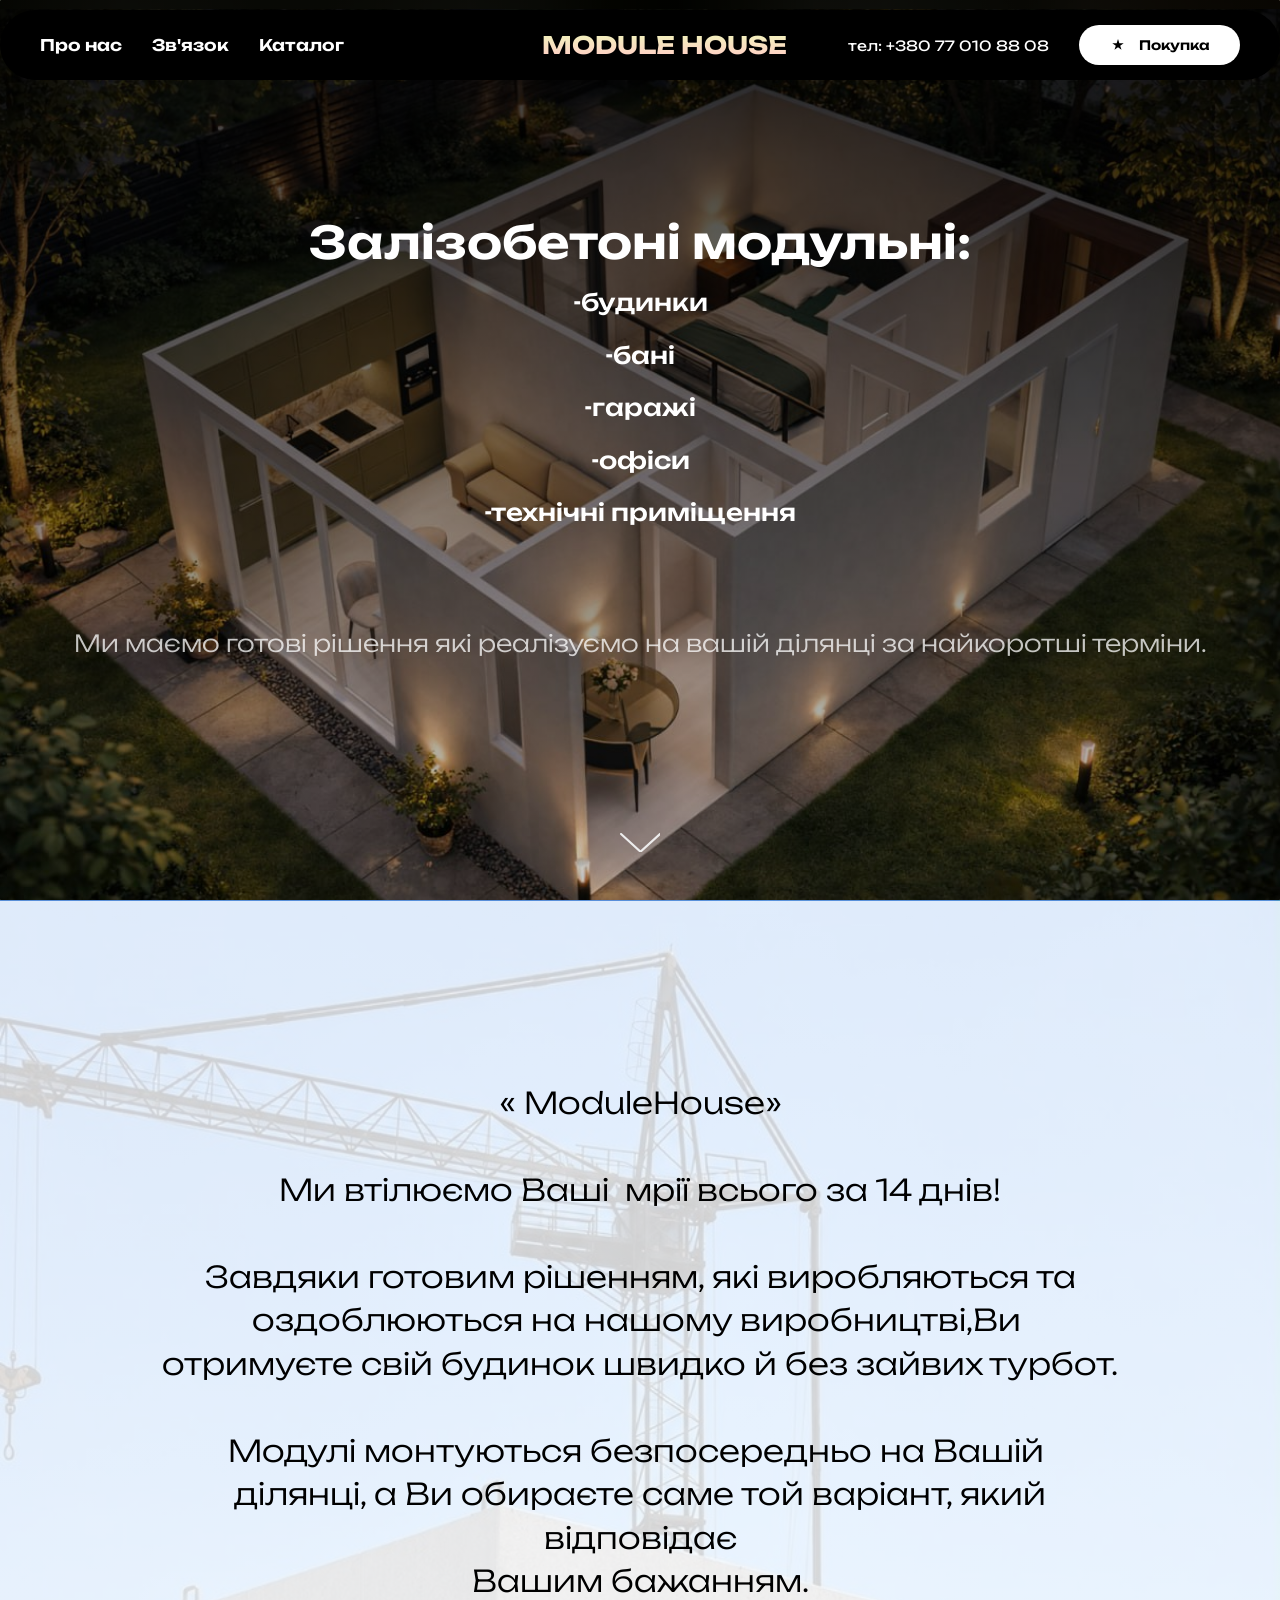
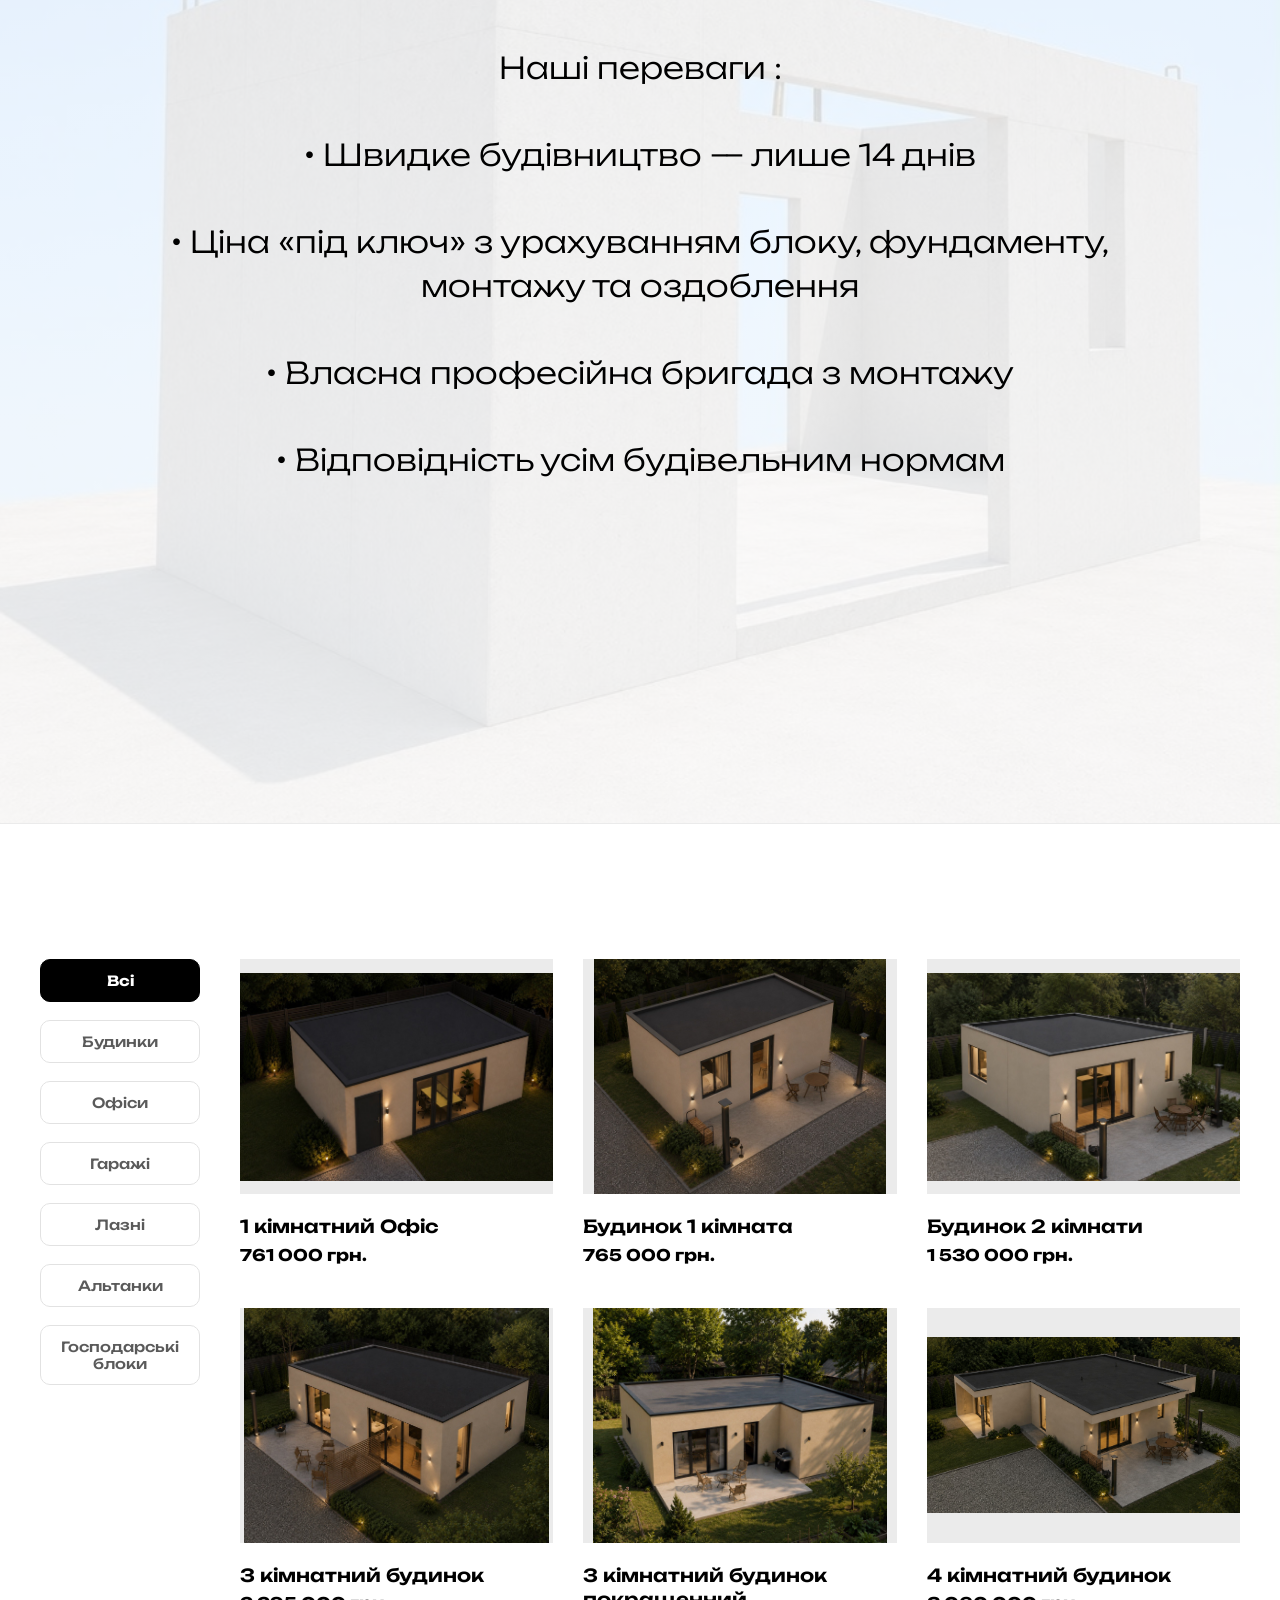
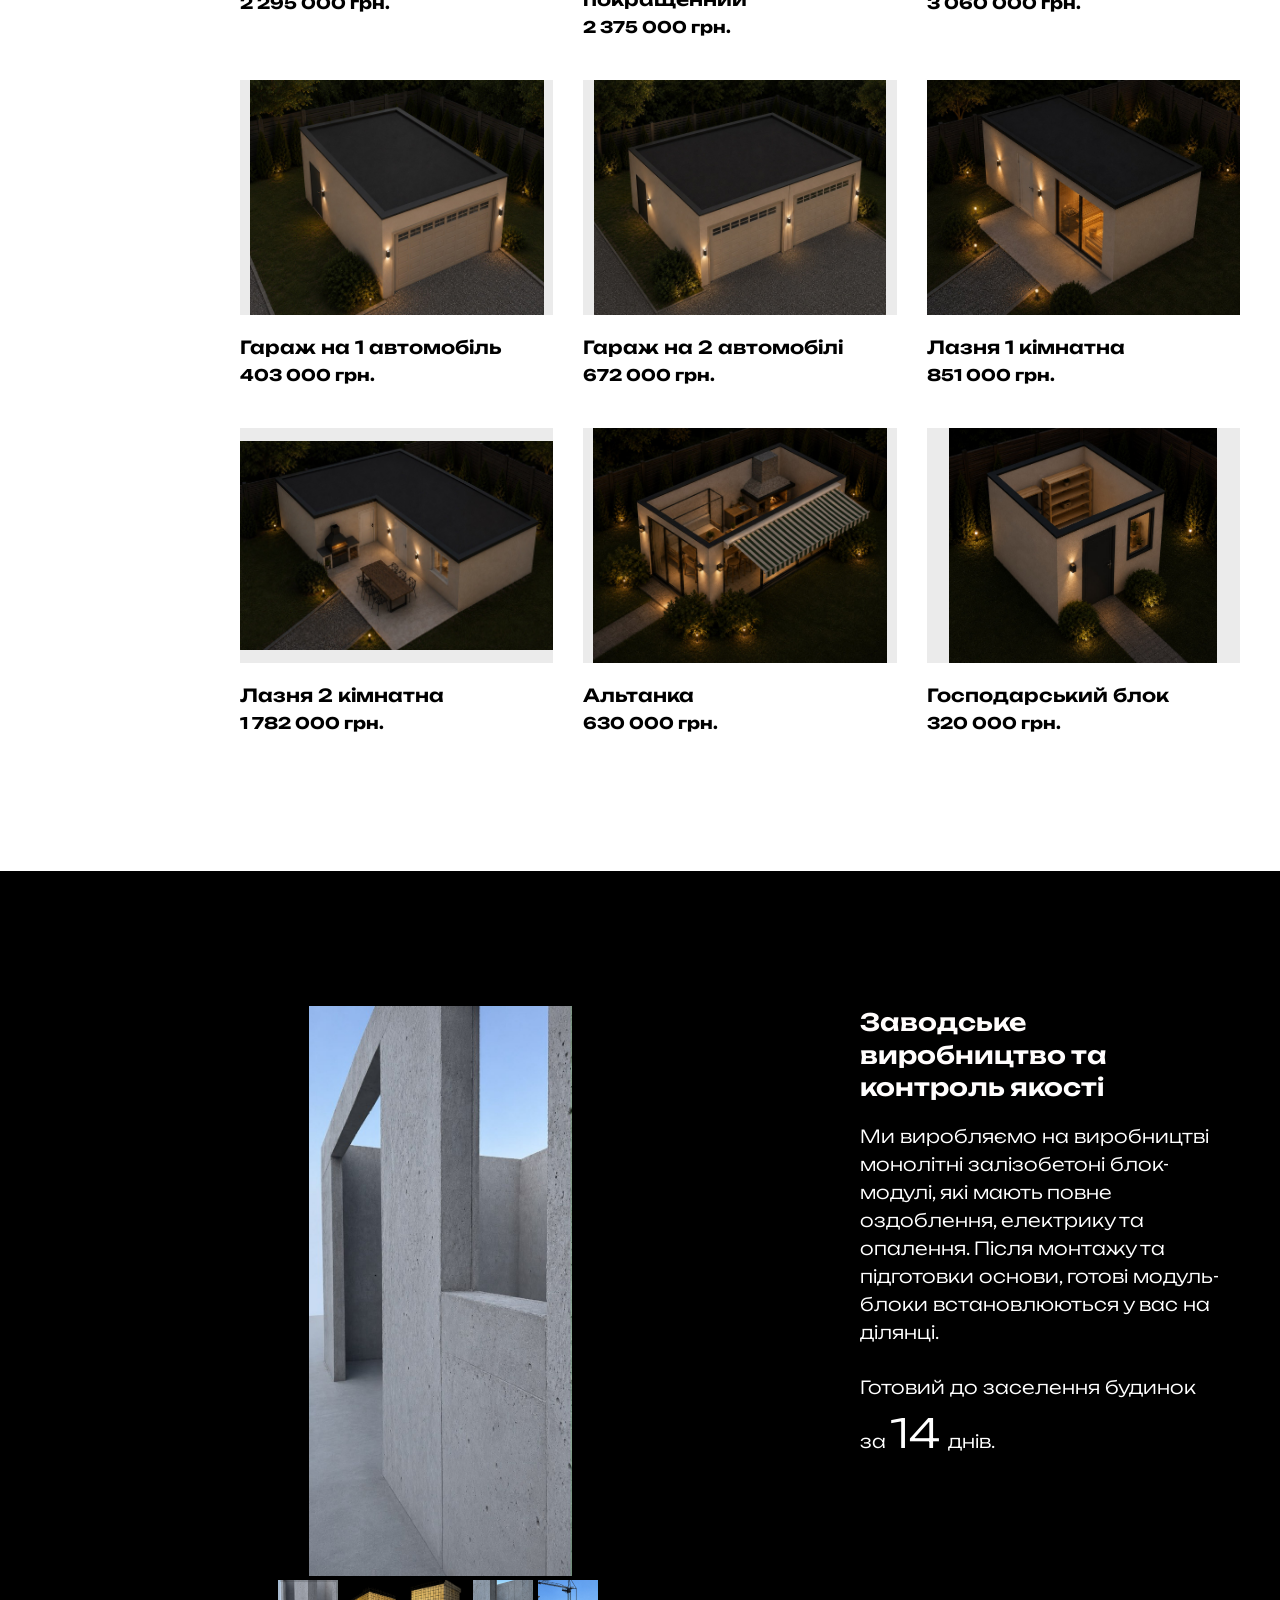
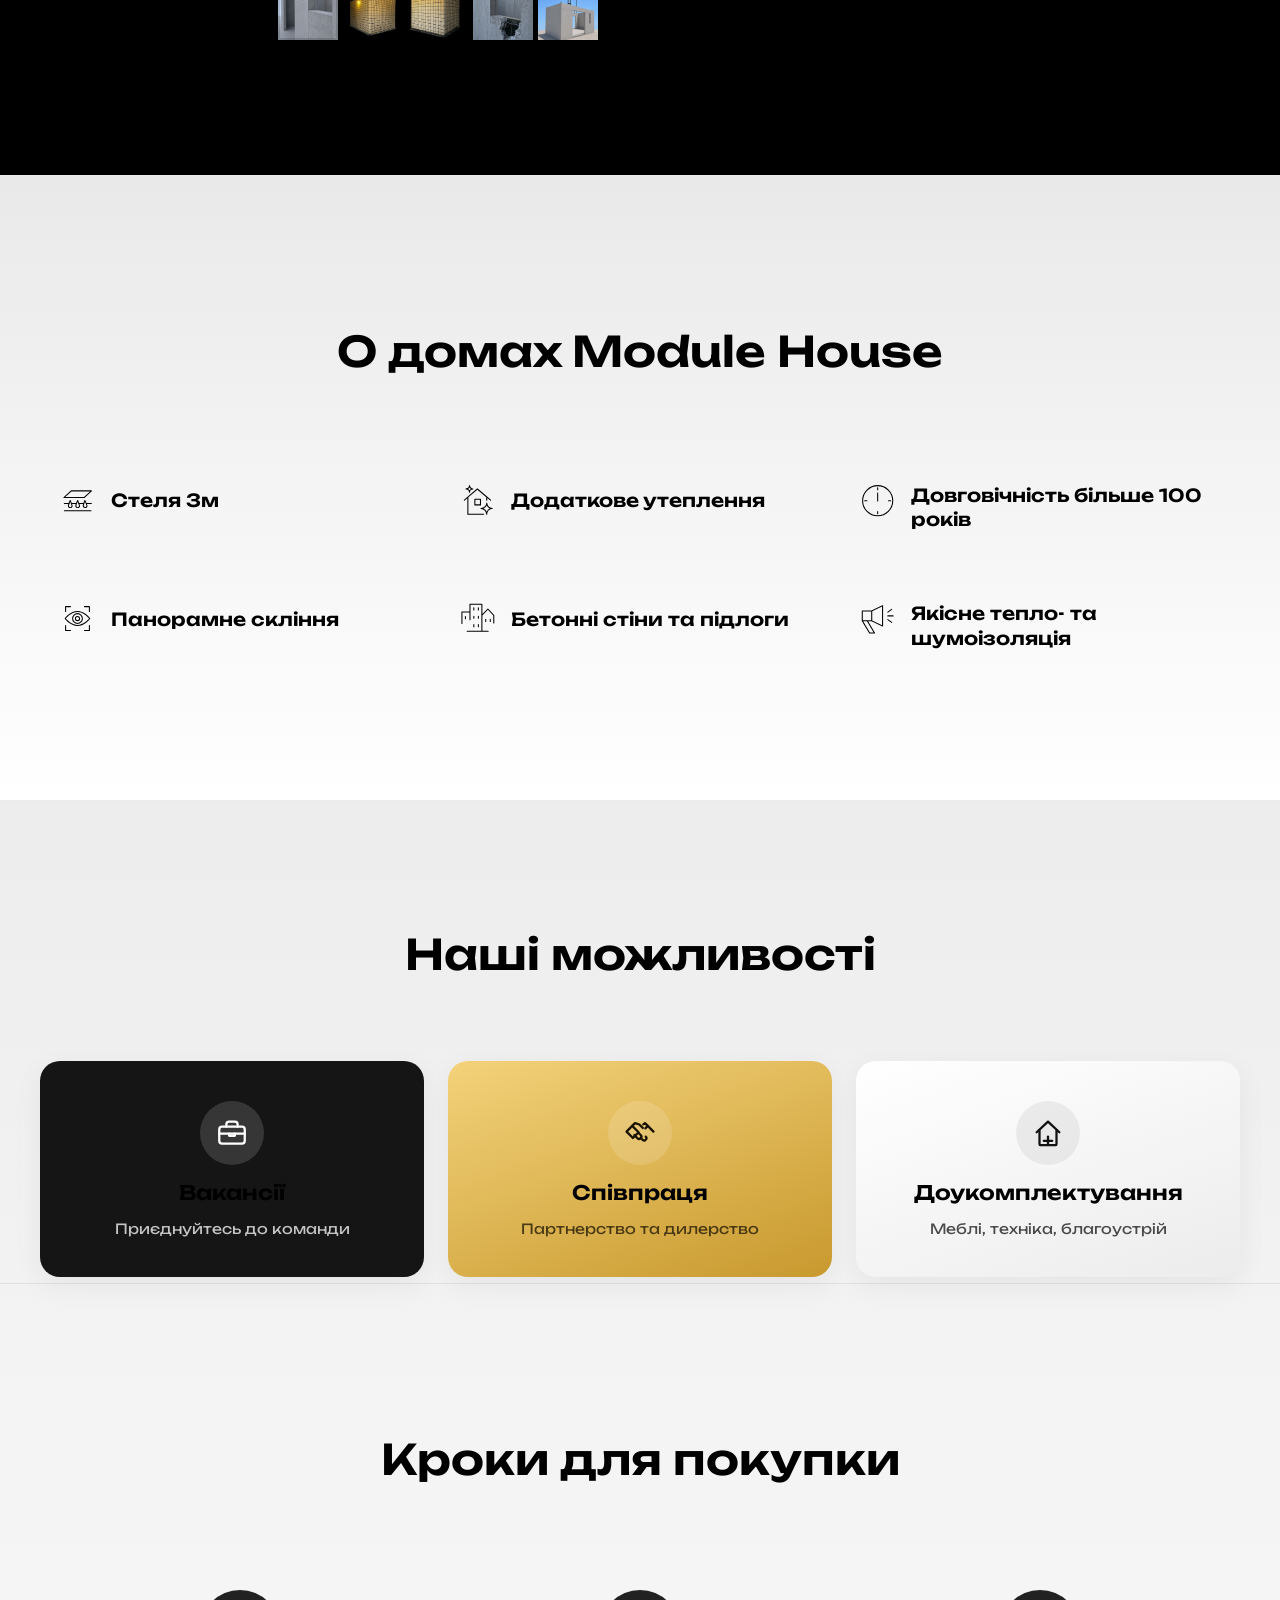
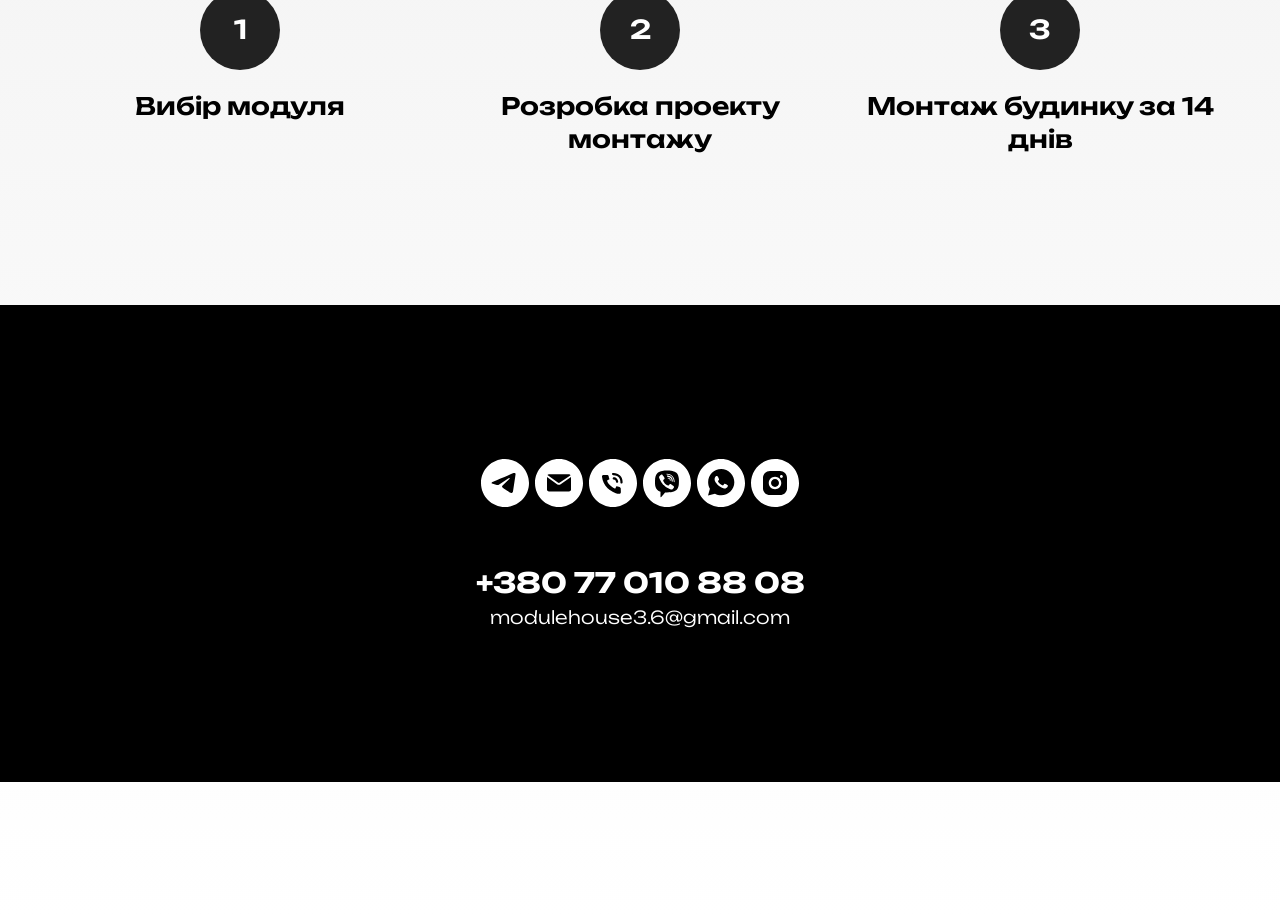
==== commit 06f2e545: "Add files via upload" ====
--- a/index.html
+++ b/index.html
@@ -1,4 +1,4 @@
-<!DOCTYPE html> <html lang="uk"> <head> <meta charset="utf-8" /> <meta http-equiv="Content-Type" content="text/html; charset=utf-8" /> <meta name="viewport" content="width=device-width, initial-scale=1.0" /> <!--metatextblock--> <title>Модульні Будинки в Одесі</title> <meta name="description" content="Модульні будинки в Одесі та по всій Україні — офіси, лазні, гаражі та альтанки під ключ від ModuleHouse. Залізобетонні модулі з повним оздобленням, монтаж за 14 днів. Каталог з цінами та плануванням." /> <meta name="keywords" content="модульні будинки, модульні будинки в Одесі, модульний будинок під ключ, модульний дім ціна, залізобетонні модулі, будинок за 14 днів, модульна лазня, модульний гараж, модульний офіс, альтанка під ключ, господарський блок, модульне будівництво Україна" /> <meta property="og:url" content="https://modulebudhouse.com" /> <meta property="og:title" content="ModulHouse" /> <meta property="og:description" content="Модульні будинки, офіси, лазні, гаражі та альтанки під ключ. Монтаж на вашій ділянці за 14 днів." /> <meta property="og:type" content="website" /> <meta property="og:image" content="images/tild3061-3335-4662-a338-613563316537__photo_2026-07-22_14-.jpg" /> <link rel="canonical" href="https://modulebudhouse.com"> <!--/metatextblock--> <meta name="format-detection" content="telephone=no" /> <meta http-equiv="x-dns-prefetch-control" content="on"> <link rel="dns-prefetch" href="https://ws.tildacdn.com">  <!--favicons--> <link rel="icon" href="images/favicon.svg" type="image/svg+xml"/> <style>#rec2138125783,#rec2339691883,#rec2408677143,#rec2138125893,#rec2145527943{border-top:1px solid rgba(0,0,0,0.08);}</style> <!--/favicons--> <!-- Assets --> <link rel="stylesheet" href="css/tilda-grid-3.0.min.css" type="text/css" media="all" onerror="this.loaderr='y';"/> <link rel="stylesheet" href="css/tilda-blocks-page133166303.min.css?t=1784721472" type="text/css" media="all" onerror="this.loaderr='y';" /> <link rel="preconnect" href="https://fonts.gstatic.com"> <link href="https://fonts.googleapis.com/css2?family=Unbounded:wght@300;400;500;600;700&subset=latin,cyrillic" rel="stylesheet"> <link rel="stylesheet" href="css/tilda-animation-2.0.min.css" type="text/css" media="all" onerror="this.loaderr='y';" /> <link rel="stylesheet" href="css/tilda-menusub-1.1.min.css" type="text/css" media="all" onerror="this.loaderr='y';" /> <link rel="stylesheet" href="css/tilda-menu-widgeticons-1.0.min.css" type="text/css" media="all" onerror="this.loaderr='y';" /> <link rel="stylesheet" href="css/tilda-menu-burger-1.0.min.css" type="text/css" media="all" onerror="this.loaderr='y';" /> <link rel="stylesheet" href="css/tilda-cover-1.0.min.css" type="text/css" media="all" onerror="this.loaderr='y';" /> <link rel="stylesheet" href="css/tilda-popup-1.1.min.css" type="text/css" media="print" onload="this.media='all';" onerror="this.loaderr='y';" /> <noscript><link rel="stylesheet" href="css/tilda-popup-1.1.min.css" type="text/css" media="all" /></noscript> <link rel="stylesheet" href="css/tilda-slds-1.4.min.css" type="text/css" media="print" onload="this.media='all';" onerror="this.loaderr='y';" /> <noscript><link rel="stylesheet" href="css/tilda-slds-1.4.min.css" type="text/css" media="all" /></noscript> <link rel="stylesheet" href="css/tilda-forms-1.0.min.css" type="text/css" media="all" onerror="this.loaderr='y';" /> <link rel="stylesheet" href="css/tilda-cards-1.0.min.css" type="text/css" media="all" onerror="this.loaderr='y';" /> <link rel="stylesheet" href="css/tilda-zoom-2.0.min.css" type="text/css" media="print" onload="this.media='all';" onerror="this.loaderr='y';" /> <noscript><link rel="stylesheet" href="css/tilda-zoom-2.0.min.css" type="text/css" media="all" /></noscript> <link rel="stylesheet" href="css/katex.min.css" type="text/css" media="all" onerror="this.loaderr='y';" /> <script nomodule src="js/tilda-polyfill-1.0.min.js" charset="utf-8"></script> <script type="text/javascript">function t_onReady(func) {if(document.readyState!='loading') {func();} else {document.addEventListener('DOMContentLoaded',func);}}
+<!DOCTYPE html> <html lang="uk"> <head> <meta charset="utf-8" /> <meta http-equiv="Content-Type" content="text/html; charset=utf-8" /> <meta name="viewport" content="width=device-width, initial-scale=1.0" /> <!--metatextblock--> <title>Залізобетоні Модульні: Будинки, бані, гаражі, офіси, технічні приміщення</title> <meta name="description" content="Модульні будинки в Одесі та по всій Україні — офіси, лазні, гаражі та альтанки під ключ від ModuleHouse. Залізобетонні модулі з повним оздобленням, монтаж за 14 днів. Каталог з цінами та плануванням." /> <meta name="keywords" content="модульні будинки, модульні будинки в Одесі, модульний будинок під ключ, модульний дім ціна, залізобетонні модулі, будинок за 14 днів, модульна лазня, модульний гараж, модульний офіс, альтанка під ключ, господарський блок, модульне будівництво Україна" /> <meta property="og:url" content="https://modulebudhouse.com" /> <meta property="og:title" content="ModulHouse" /> <meta property="og:description" content="Модульні будинки, офіси, лазні, гаражі та альтанки під ключ. Монтаж на вашій ділянці за 14 днів." /> <meta property="og:type" content="website" /> <meta property="og:image" content="images/tild3061-3335-4662-a338-613563316537__photo_2026-07-22_14-.jpg" /> <link rel="canonical" href="https://modulebudhouse.com"> <!--/metatextblock--> <meta name="format-detection" content="telephone=no" /> <meta http-equiv="x-dns-prefetch-control" content="on"> <link rel="dns-prefetch" href="https://ws.tildacdn.com">  <!--favicons--> <link rel="icon" href="images/favicon.svg" type="image/svg+xml"/> <style>#rec2138125783,#rec2339691883,#rec2408677143,#rec2138125893,#rec2145527943{border-top:1px solid rgba(0,0,0,0.08);}</style> <!--/favicons--> <!-- Assets --> <link rel="stylesheet" href="css/tilda-grid-3.0.min.css" type="text/css" media="all" onerror="this.loaderr='y';"/> <link rel="stylesheet" href="css/tilda-blocks-page133166303.min.css?t=1784721472" type="text/css" media="all" onerror="this.loaderr='y';" /> <link rel="preconnect" href="https://fonts.gstatic.com"> <link href="https://fonts.googleapis.com/css2?family=Unbounded:wght@300;400;500;600;700&subset=latin,cyrillic" rel="stylesheet"> <link rel="stylesheet" href="css/tilda-animation-2.0.min.css" type="text/css" media="all" onerror="this.loaderr='y';" /> <link rel="stylesheet" href="css/tilda-menusub-1.1.min.css" type="text/css" media="all" onerror="this.loaderr='y';" /> <link rel="stylesheet" href="css/tilda-menu-widgeticons-1.0.min.css" type="text/css" media="all" onerror="this.loaderr='y';" /> <link rel="stylesheet" href="css/tilda-menu-burger-1.0.min.css" type="text/css" media="all" onerror="this.loaderr='y';" /> <link rel="stylesheet" href="css/tilda-cover-1.0.min.css" type="text/css" media="all" onerror="this.loaderr='y';" /> <link rel="stylesheet" href="css/tilda-popup-1.1.min.css" type="text/css" media="print" onload="this.media='all';" onerror="this.loaderr='y';" /> <noscript><link rel="stylesheet" href="css/tilda-popup-1.1.min.css" type="text/css" media="all" /></noscript> <link rel="stylesheet" href="css/tilda-slds-1.4.min.css" type="text/css" media="print" onload="this.media='all';" onerror="this.loaderr='y';" /> <noscript><link rel="stylesheet" href="css/tilda-slds-1.4.min.css" type="text/css" media="all" /></noscript> <link rel="stylesheet" href="css/tilda-forms-1.0.min.css" type="text/css" media="all" onerror="this.loaderr='y';" /> <link rel="stylesheet" href="css/tilda-cards-1.0.min.css" type="text/css" media="all" onerror="this.loaderr='y';" /> <link rel="stylesheet" href="css/tilda-zoom-2.0.min.css" type="text/css" media="print" onload="this.media='all';" onerror="this.loaderr='y';" /> <noscript><link rel="stylesheet" href="css/tilda-zoom-2.0.min.css" type="text/css" media="all" /></noscript> <link rel="stylesheet" href="css/katex.min.css" type="text/css" media="all" onerror="this.loaderr='y';" /> <script nomodule src="js/tilda-polyfill-1.0.min.js" charset="utf-8"></script> <script type="text/javascript">function t_onReady(func) {if(document.readyState!='loading') {func();} else {document.addEventListener('DOMContentLoaded',func);}}
 function t_onFuncLoad(funcName,okFunc,time) {if(typeof window[funcName]==='function') {okFunc();} else {setTimeout(function() {t_onFuncLoad(funcName,okFunc,time);},(time||100));}}function t_throttle(fn,threshhold,scope) {return function() {fn.apply(scope||this,arguments);};}</script> <script src="js/tilda-scripts-3.0.min.js" charset="utf-8" defer onerror="this.loaderr='y';"></script> <script src="js/tilda-blocks-page133166303.min.js?t=1784721472" charset="utf-8" async onerror="this.loaderr='y';"></script> <script src="js/lazyload-1.3.min.export.js" charset="utf-8" async onerror="this.loaderr='y';"></script> <script src="js/tilda-animation-2.0.min.js" charset="utf-8" async onerror="this.loaderr='y';"></script> <script src="js/tilda-menusub-1.1.min.js" charset="utf-8" async onerror="this.loaderr='y';"></script> <script src="js/tilda-menu-1.1.min.js" charset="utf-8" async onerror="this.loaderr='y';"></script> <script src="js/tilda-menu-widgeticons-1.0.min.js" charset="utf-8" async onerror="this.loaderr='y';"></script> <script src="js/tilda-menu-burger-1.0.min.js" charset="utf-8" async onerror="this.loaderr='y';"></script> <script src="js/tilda-cover-1.0.min.js" charset="utf-8" async onerror="this.loaderr='y';"></script> <script src="js/hammer.min.js" charset="utf-8" async onerror="this.loaderr='y';"></script> <script src="js/tilda-slds-1.4.min.js" charset="utf-8" async onerror="this.loaderr='y';"></script> <script src="js/tilda-cards-1.0.min.js" charset="utf-8" async onerror="this.loaderr='y';"></script> <script src="js/tilda-zoom-2.0.min.js" charset="utf-8" async onerror="this.loaderr='y';"></script> <script src="js/tilda-events-1.0.min.js" charset="utf-8" async onerror="this.loaderr='y';"></script> <script src="js/tilda-formula.min.js" charset="utf-8" async onerror="this.loaderr='y';"></script> <script src="js/tilda-autoscale-1.0.min.js" charset="utf-8" async onerror="this.loaderr='y';"></script> <script type="text/javascript">window.dataLayer=window.dataLayer||[];</script> <script type="text/javascript">(function() {var ttt='cebo';var tt='oog';var re=new RegExp("bot|g" + tt + "le|yandex|baidu|bing|msn|duckduckbot|teoma|slurp|crawler|spider|robot|crawling|fa" + ttt + "ok","i");if((re.test(navigator.userAgent))===false&&typeof(sessionStorage)!='undefined'&&sessionStorage.getItem('visited')!=='y'&&document.visibilityState){var style=document.createElement('style');style.type='text/css';style.innerHTML='@media screen and (min-width: 980px) {.t-records {opacity: 0;}.t-records_animated {-webkit-transition: opacity ease-in-out .2s;-moz-transition: opacity ease-in-out .2s;-o-transition: opacity ease-in-out .2s;transition: opacity ease-in-out .2s;}.t-records.t-records_visible {opacity: 1;}}';document.getElementsByTagName('head')[0].appendChild(style);function t_setvisRecs(){var alr=document.querySelectorAll('.t-records');Array.prototype.forEach.call(alr,function(el) {el.classList.add("t-records_animated");});setTimeout(function() {Array.prototype.forEach.call(alr,function(el) {el.classList.add("t-records_visible");});sessionStorage.setItem("visited","y");},400);}
 document.addEventListener('DOMContentLoaded',t_setvisRecs);}})();</script></head> <body class="t-body" style="margin:0;"> <!--allrecords--> <div id="allrecords" data-tilda-export="yes" class="t-records" data-hook="blocks-collection-content-node" data-tilda-project-id="24041173" data-tilda-page-id="133166303" data-tilda-page-alias="modulhouse14" data-tilda-formskey="94b8b2ba6d64e0d2c88ab46824041173" data-tilda-cookie="no" data-tilda-lazy="yes" data-tilda-project-lang="UK" data-tilda-root-zone="one" data-tilda-project-country="UA"> <div id="rec2152436953" class="r t-rec t-rec_pt-res-480_0" style=" " data-record-type="1272"> <!-- T1272 --> <div id="nav2152436953marker"></div> <div class="t1272" data-menu="yes" data-full-submenu-mob="y" data-menu-widgeticons-hide="yes"> <div class="t-menu-base__mobile-menu tmenu-mobile"> <div class="tmenu-mobile__container tmenu-mobile__container_right tmenu-mobile__container_logoleft tmenu-mobile__container_withoutlogo"> <div class="tmenu-mobile__text t-name t-name_md" field="menu_mob_title">House Proud</div> <button type="button"
 aria-expanded="false"
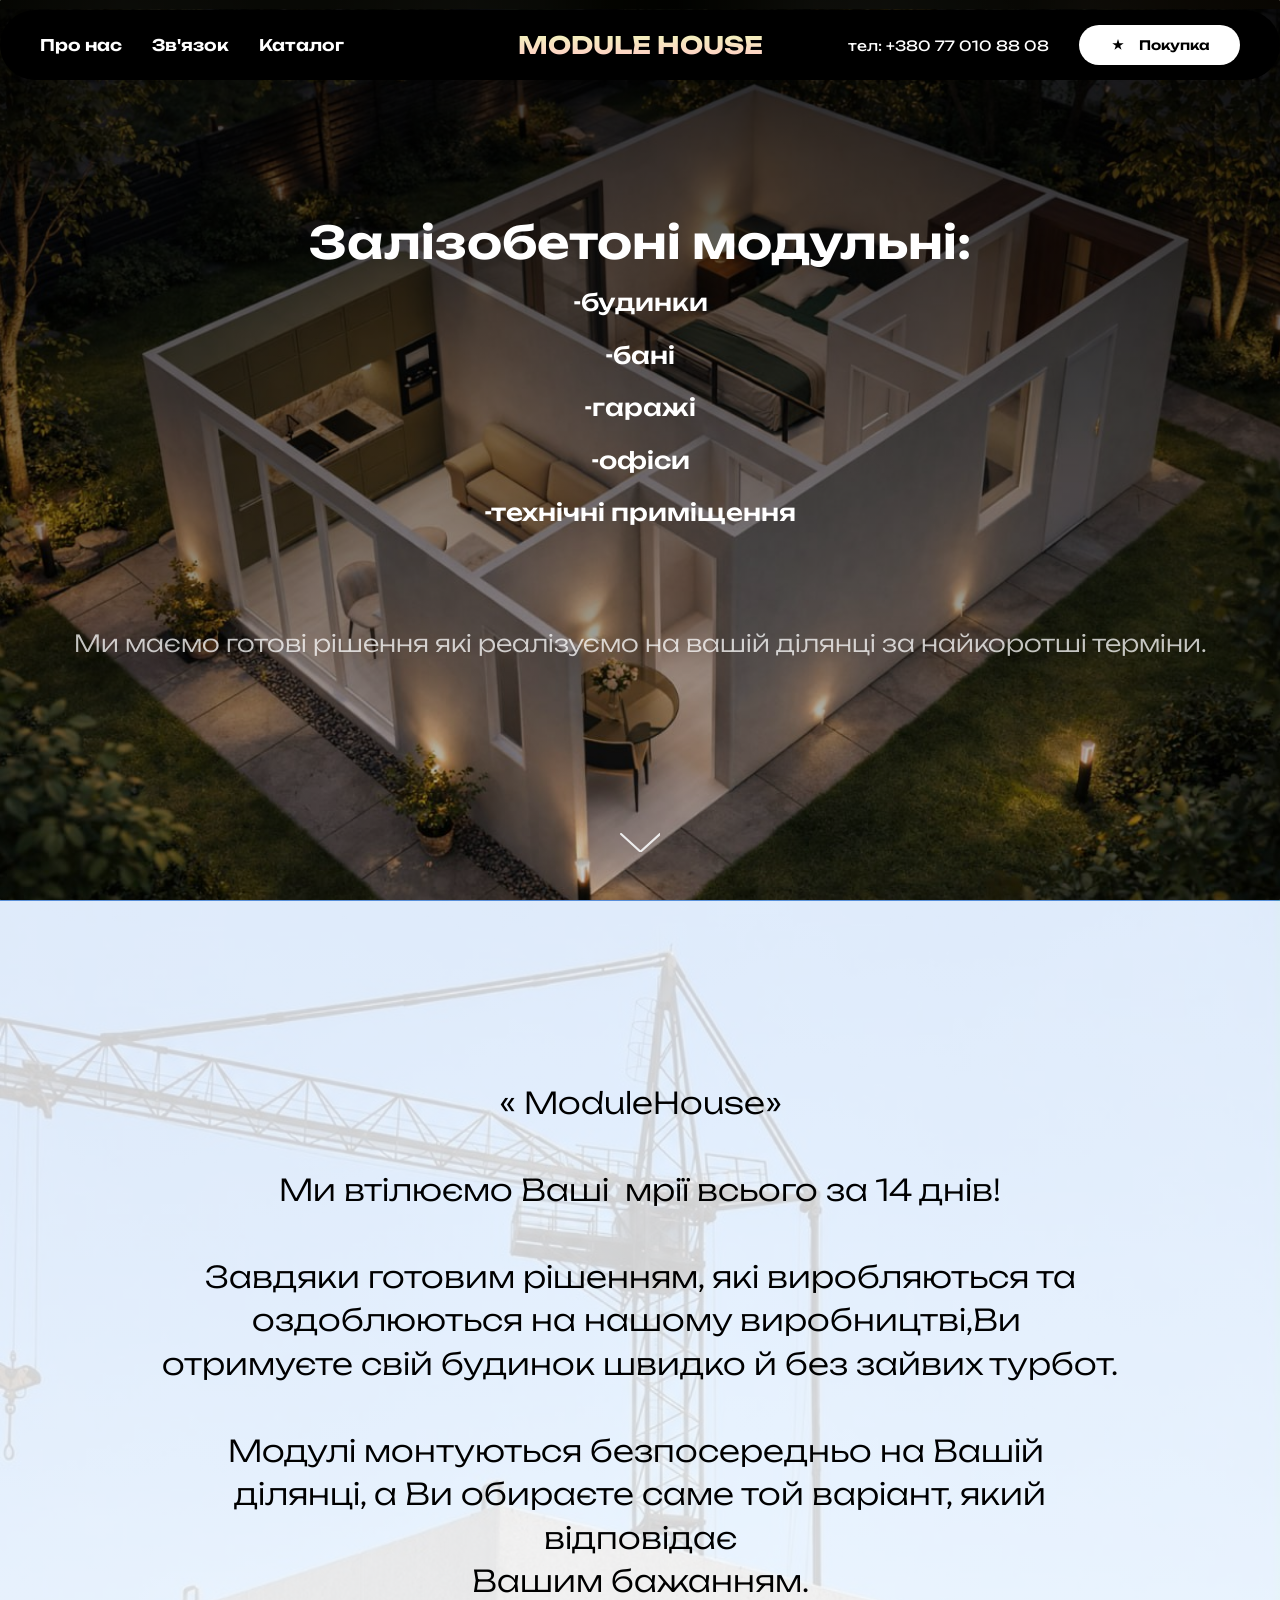
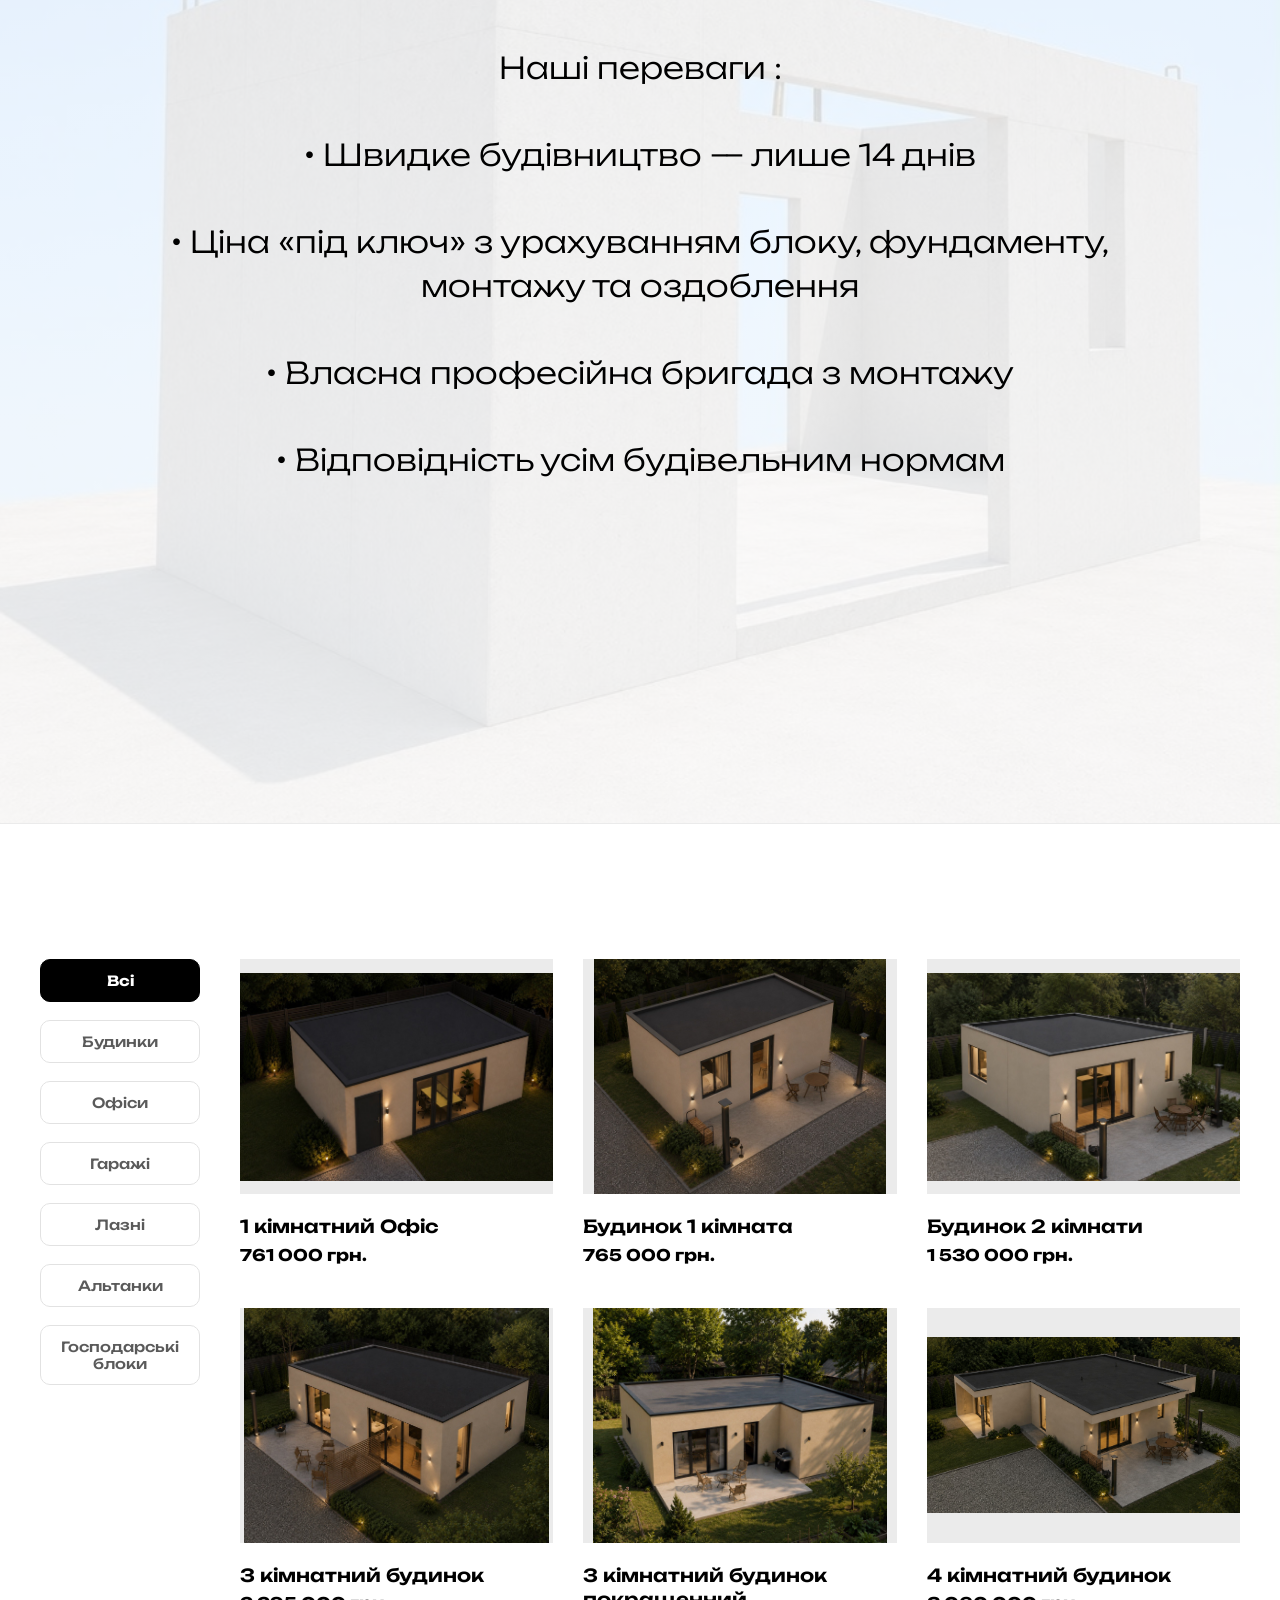
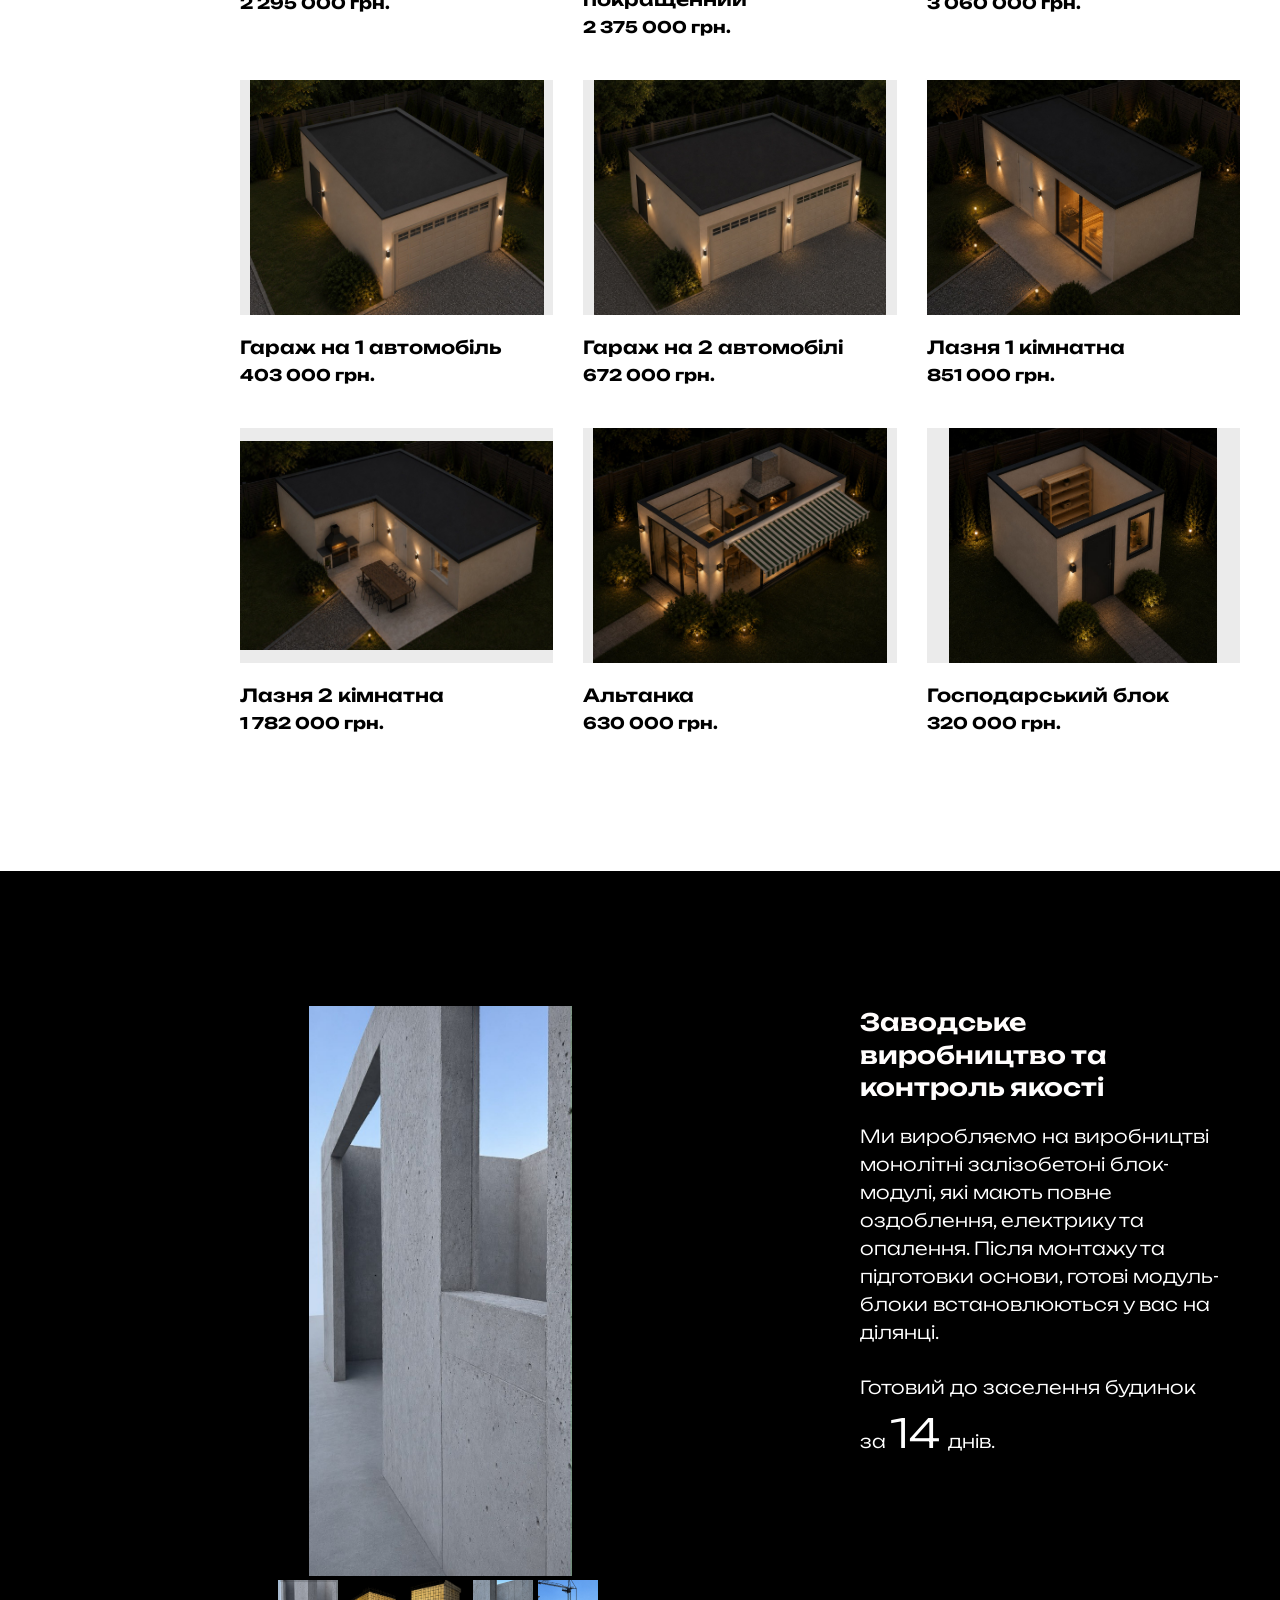
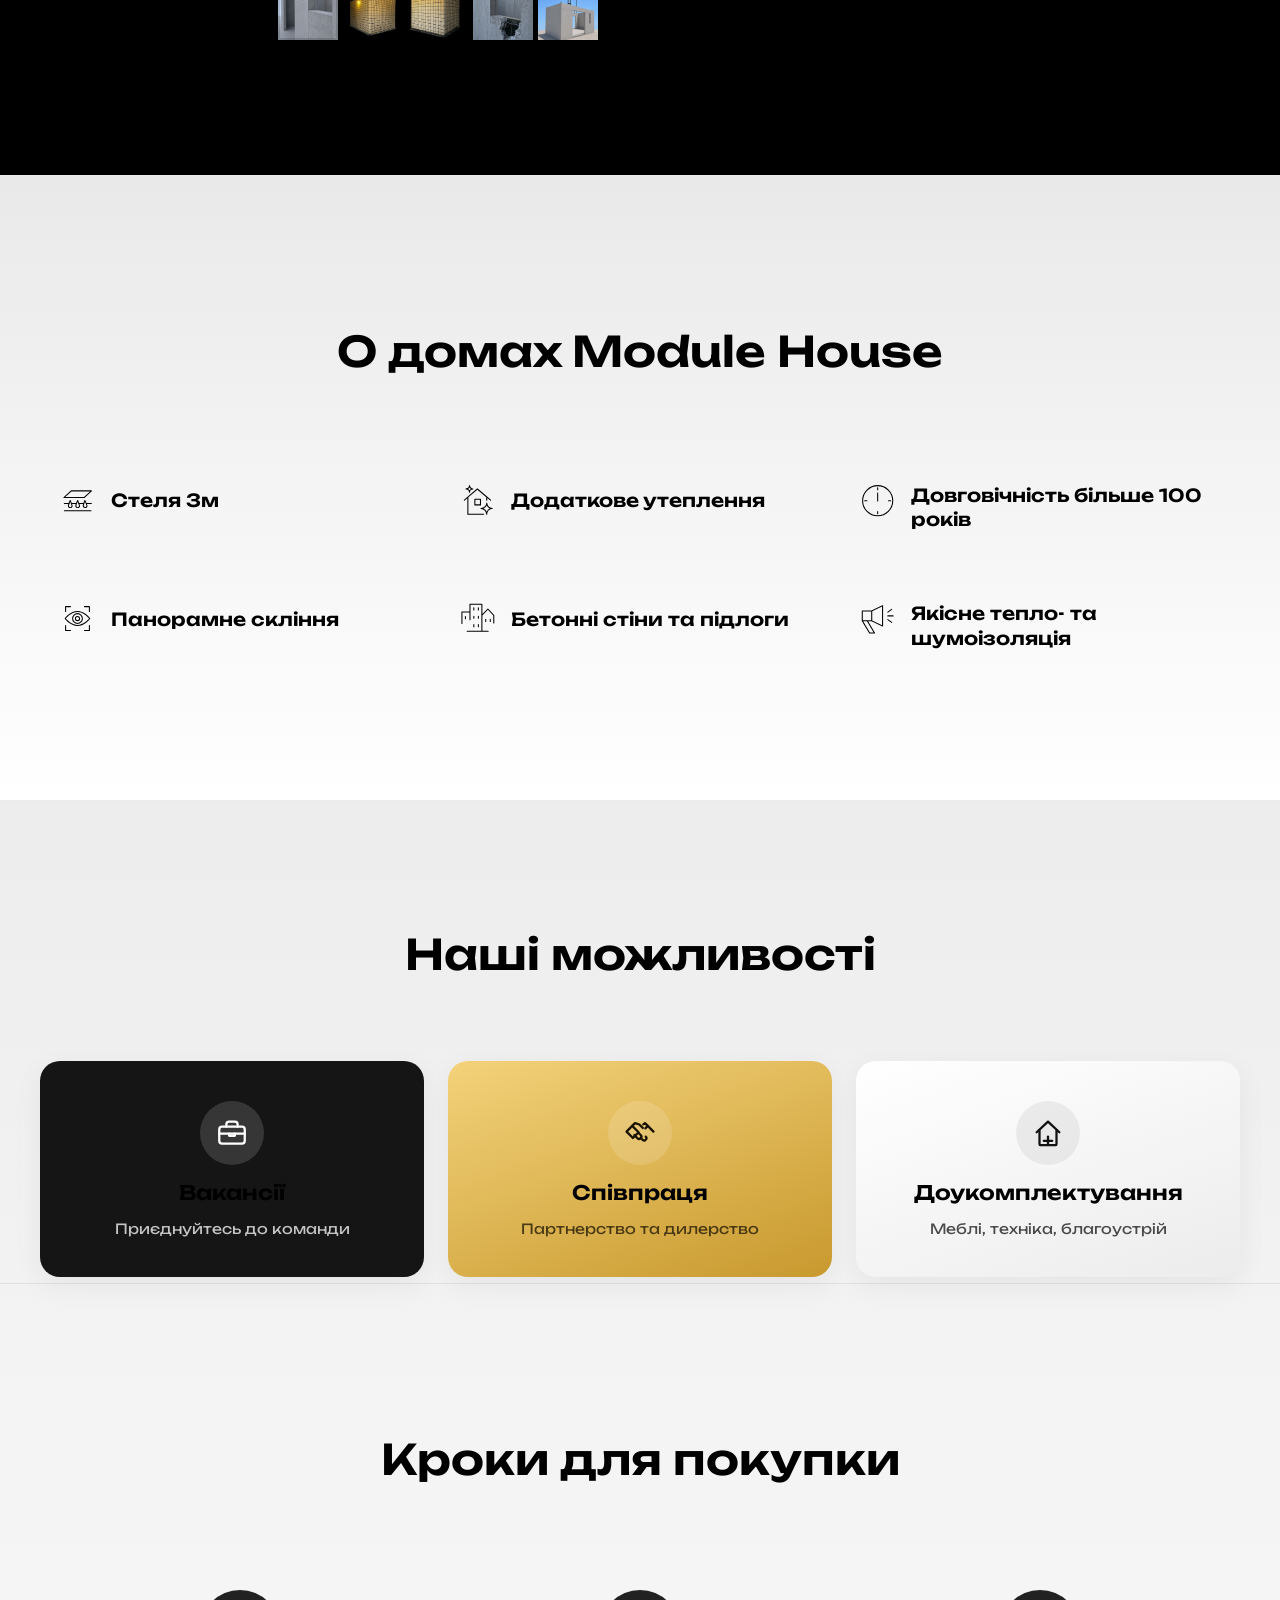
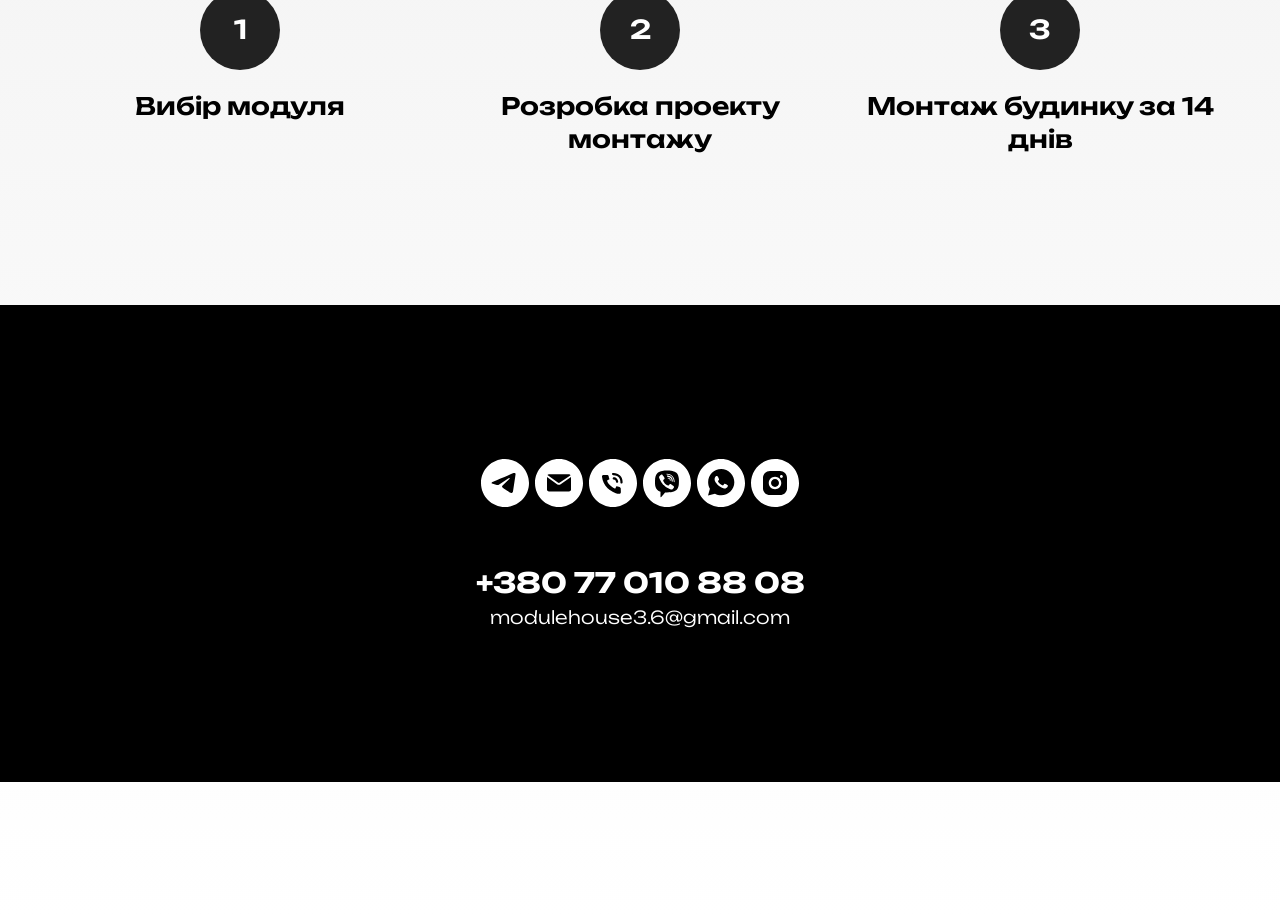
==== commit 1cab23e5: "Add files via upload" ====
--- a/index.html
+++ b/index.html
@@ -1,6 +1,6 @@
-<!DOCTYPE html> <html lang="uk"> <head> <meta charset="utf-8" /> <meta http-equiv="Content-Type" content="text/html; charset=utf-8" /> <meta name="viewport" content="width=device-width, initial-scale=1.0" /> <!--metatextblock--> <title>Залізобетоні Модульні: Будинки, бані, гаражі, офіси, технічні приміщення</title> <meta name="description" content="Модульні будинки в Одесі та по всій Україні — офіси, лазні, гаражі та альтанки під ключ від ModuleHouse. Залізобетонні модулі з повним оздобленням, монтаж за 14 днів. Каталог з цінами та плануванням." /> <meta name="keywords" content="модульні будинки, модульні будинки в Одесі, модульний будинок під ключ, модульний дім ціна, залізобетонні модулі, будинок за 14 днів, модульна лазня, модульний гараж, модульний офіс, альтанка під ключ, господарський блок, модульне будівництво Україна" /> <meta property="og:url" content="https://modulebudhouse.com" /> <meta property="og:title" content="ModulHouse" /> <meta property="og:description" content="Модульні будинки, офіси, лазні, гаражі та альтанки під ключ. Монтаж на вашій ділянці за 14 днів." /> <meta property="og:type" content="website" /> <meta property="og:image" content="images/tild3061-3335-4662-a338-613563316537__photo_2026-07-22_14-.jpg" /> <link rel="canonical" href="https://modulebudhouse.com"> <!--/metatextblock--> <meta name="format-detection" content="telephone=no" /> <meta http-equiv="x-dns-prefetch-control" content="on"> <link rel="dns-prefetch" href="https://ws.tildacdn.com">  <!--favicons--> <link rel="icon" href="images/favicon.svg" type="image/svg+xml"/> <style>#rec2138125783,#rec2339691883,#rec2408677143,#rec2138125893,#rec2145527943{border-top:1px solid rgba(0,0,0,0.08);}</style> <!--/favicons--> <!-- Assets --> <link rel="stylesheet" href="css/tilda-grid-3.0.min.css" type="text/css" media="all" onerror="this.loaderr='y';"/> <link rel="stylesheet" href="css/tilda-blocks-page133166303.min.css?t=1784721472" type="text/css" media="all" onerror="this.loaderr='y';" /> <link rel="preconnect" href="https://fonts.gstatic.com"> <link href="https://fonts.googleapis.com/css2?family=Unbounded:wght@300;400;500;600;700&subset=latin,cyrillic" rel="stylesheet"> <link rel="stylesheet" href="css/tilda-animation-2.0.min.css" type="text/css" media="all" onerror="this.loaderr='y';" /> <link rel="stylesheet" href="css/tilda-menusub-1.1.min.css" type="text/css" media="all" onerror="this.loaderr='y';" /> <link rel="stylesheet" href="css/tilda-menu-widgeticons-1.0.min.css" type="text/css" media="all" onerror="this.loaderr='y';" /> <link rel="stylesheet" href="css/tilda-menu-burger-1.0.min.css" type="text/css" media="all" onerror="this.loaderr='y';" /> <link rel="stylesheet" href="css/tilda-cover-1.0.min.css" type="text/css" media="all" onerror="this.loaderr='y';" /> <link rel="stylesheet" href="css/tilda-popup-1.1.min.css" type="text/css" media="print" onload="this.media='all';" onerror="this.loaderr='y';" /> <noscript><link rel="stylesheet" href="css/tilda-popup-1.1.min.css" type="text/css" media="all" /></noscript> <link rel="stylesheet" href="css/tilda-slds-1.4.min.css" type="text/css" media="print" onload="this.media='all';" onerror="this.loaderr='y';" /> <noscript><link rel="stylesheet" href="css/tilda-slds-1.4.min.css" type="text/css" media="all" /></noscript> <link rel="stylesheet" href="css/tilda-forms-1.0.min.css" type="text/css" media="all" onerror="this.loaderr='y';" /> <link rel="stylesheet" href="css/tilda-cards-1.0.min.css" type="text/css" media="all" onerror="this.loaderr='y';" /> <link rel="stylesheet" href="css/tilda-zoom-2.0.min.css" type="text/css" media="print" onload="this.media='all';" onerror="this.loaderr='y';" /> <noscript><link rel="stylesheet" href="css/tilda-zoom-2.0.min.css" type="text/css" media="all" /></noscript> <link rel="stylesheet" href="css/katex.min.css" type="text/css" media="all" onerror="this.loaderr='y';" /> <script nomodule src="js/tilda-polyfill-1.0.min.js" charset="utf-8"></script> <script type="text/javascript">function t_onReady(func) {if(document.readyState!='loading') {func();} else {document.addEventListener('DOMContentLoaded',func);}}
+<!DOCTYPE html> <html lang="uk"> <head> <meta charset="utf-8" /> <meta http-equiv="Content-Type" content="text/html; charset=utf-8" /> <meta name="viewport" content="width=device-width, initial-scale=1.0" /> <!--metatextblock--> <title>Залізобетоні Модульні: Будинки, бані, гаражі, офіси, технічні приміщення</title> <meta name="description" content="Модульні будинки в Одесі та по всій Україні — офіси, лазні, гаражі та альтанки під ключ від ModuleHouse. Залізобетонні модулі з повним оздобленням, монтаж за 14 днів. Каталог з цінами та плануванням." /> <meta name="keywords" content="модульні будинки, модульні будинки в Одесі, модульний будинок під ключ, модульний дім ціна, залізобетонні модулі, будинок за 14 днів, модульна лазня, модульний гараж, модульний офіс, альтанка під ключ, господарський блок, модульне будівництво Україна" /> <meta property="og:url" content="https://modulebudhouse.com" /> <meta property="og:title" content="ModulHouse" /> <meta property="og:description" content="Модульні будинки, офіси, лазні, гаражі та альтанки під ключ. Монтаж на вашій ділянці за 14 днів." /> <meta property="og:type" content="website" /> <meta property="og:image" content="images/tild3061-3335-4662-a338-613563316537__photo_2026-07-22_14-.jpg" /> <link rel="canonical" href="https://modulebudhouse.com"> <!--/metatextblock--> <meta name="format-detection" content="telephone=no" /> <meta http-equiv="x-dns-prefetch-control" content="on"> <link rel="dns-prefetch" href="https://ws.tildacdn.com">  <!--favicons--> <link rel="icon" href="images/favicon-32.png" sizes="32x32" type="image/png"/><link rel="icon" href="images/favicon-16.png" sizes="16x16" type="image/png"/><link rel="apple-touch-icon" href="images/apple-touch-icon.png"/> <style>#rec2138125783,#rec2339691883,#rec2408677143,#rec2138125893,#rec2145527943{border-top:1px solid rgba(0,0,0,0.08);}</style> <!--/favicons--> <!-- Assets --> <link rel="stylesheet" href="css/tilda-grid-3.0.min.css" type="text/css" media="all" onerror="this.loaderr='y';"/> <link rel="stylesheet" href="css/tilda-blocks-page133166303.min.css?t=1784721472" type="text/css" media="all" onerror="this.loaderr='y';" /> <link rel="preconnect" href="https://fonts.gstatic.com"> <link href="https://fonts.googleapis.com/css2?family=Unbounded:wght@300;400;500;600;700&subset=latin,cyrillic" rel="stylesheet"> <link rel="stylesheet" href="css/tilda-animation-2.0.min.css" type="text/css" media="all" onerror="this.loaderr='y';" /> <link rel="stylesheet" href="css/tilda-menusub-1.1.min.css" type="text/css" media="all" onerror="this.loaderr='y';" /> <link rel="stylesheet" href="css/tilda-menu-widgeticons-1.0.min.css" type="text/css" media="all" onerror="this.loaderr='y';" /> <link rel="stylesheet" href="css/tilda-menu-burger-1.0.min.css" type="text/css" media="all" onerror="this.loaderr='y';" /> <link rel="stylesheet" href="css/tilda-cover-1.0.min.css" type="text/css" media="all" onerror="this.loaderr='y';" /> <link rel="stylesheet" href="css/tilda-popup-1.1.min.css" type="text/css" media="print" onload="this.media='all';" onerror="this.loaderr='y';" /> <noscript><link rel="stylesheet" href="css/tilda-popup-1.1.min.css" type="text/css" media="all" /></noscript> <link rel="stylesheet" href="css/tilda-slds-1.4.min.css" type="text/css" media="print" onload="this.media='all';" onerror="this.loaderr='y';" /> <noscript><link rel="stylesheet" href="css/tilda-slds-1.4.min.css" type="text/css" media="all" /></noscript> <link rel="stylesheet" href="css/tilda-forms-1.0.min.css" type="text/css" media="all" onerror="this.loaderr='y';" /> <link rel="stylesheet" href="css/tilda-cards-1.0.min.css" type="text/css" media="all" onerror="this.loaderr='y';" /> <link rel="stylesheet" href="css/tilda-zoom-2.0.min.css" type="text/css" media="print" onload="this.media='all';" onerror="this.loaderr='y';" /> <noscript><link rel="stylesheet" href="css/tilda-zoom-2.0.min.css" type="text/css" media="all" /></noscript> <link rel="stylesheet" href="css/katex.min.css" type="text/css" media="all" onerror="this.loaderr='y';" /> <script nomodule src="js/tilda-polyfill-1.0.min.js" charset="utf-8"></script> <script type="text/javascript">function t_onReady(func) {if(document.readyState!='loading') {func();} else {document.addEventListener('DOMContentLoaded',func);}}
 function t_onFuncLoad(funcName,okFunc,time) {if(typeof window[funcName]==='function') {okFunc();} else {setTimeout(function() {t_onFuncLoad(funcName,okFunc,time);},(time||100));}}function t_throttle(fn,threshhold,scope) {return function() {fn.apply(scope||this,arguments);};}</script> <script src="js/tilda-scripts-3.0.min.js" charset="utf-8" defer onerror="this.loaderr='y';"></script> <script src="js/tilda-blocks-page133166303.min.js?t=1784721472" charset="utf-8" async onerror="this.loaderr='y';"></script> <script src="js/lazyload-1.3.min.export.js" charset="utf-8" async onerror="this.loaderr='y';"></script> <script src="js/tilda-animation-2.0.min.js" charset="utf-8" async onerror="this.loaderr='y';"></script> <script src="js/tilda-menusub-1.1.min.js" charset="utf-8" async onerror="this.loaderr='y';"></script> <script src="js/tilda-menu-1.1.min.js" charset="utf-8" async onerror="this.loaderr='y';"></script> <script src="js/tilda-menu-widgeticons-1.0.min.js" charset="utf-8" async onerror="this.loaderr='y';"></script> <script src="js/tilda-menu-burger-1.0.min.js" charset="utf-8" async onerror="this.loaderr='y';"></script> <script src="js/tilda-cover-1.0.min.js" charset="utf-8" async onerror="this.loaderr='y';"></script> <script src="js/hammer.min.js" charset="utf-8" async onerror="this.loaderr='y';"></script> <script src="js/tilda-slds-1.4.min.js" charset="utf-8" async onerror="this.loaderr='y';"></script> <script src="js/tilda-cards-1.0.min.js" charset="utf-8" async onerror="this.loaderr='y';"></script> <script src="js/tilda-zoom-2.0.min.js" charset="utf-8" async onerror="this.loaderr='y';"></script> <script src="js/tilda-events-1.0.min.js" charset="utf-8" async onerror="this.loaderr='y';"></script> <script src="js/tilda-formula.min.js" charset="utf-8" async onerror="this.loaderr='y';"></script> <script src="js/tilda-autoscale-1.0.min.js" charset="utf-8" async onerror="this.loaderr='y';"></script> <script type="text/javascript">window.dataLayer=window.dataLayer||[];</script> <script type="text/javascript">(function() {var ttt='cebo';var tt='oog';var re=new RegExp("bot|g" + tt + "le|yandex|baidu|bing|msn|duckduckbot|teoma|slurp|crawler|spider|robot|crawling|fa" + ttt + "ok","i");if((re.test(navigator.userAgent))===false&&typeof(sessionStorage)!='undefined'&&sessionStorage.getItem('visited')!=='y'&&document.visibilityState){var style=document.createElement('style');style.type='text/css';style.innerHTML='@media screen and (min-width: 980px) {.t-records {opacity: 0;}.t-records_animated {-webkit-transition: opacity ease-in-out .2s;-moz-transition: opacity ease-in-out .2s;-o-transition: opacity ease-in-out .2s;transition: opacity ease-in-out .2s;}.t-records.t-records_visible {opacity: 1;}}';document.getElementsByTagName('head')[0].appendChild(style);function t_setvisRecs(){var alr=document.querySelectorAll('.t-records');Array.prototype.forEach.call(alr,function(el) {el.classList.add("t-records_animated");});setTimeout(function() {Array.prototype.forEach.call(alr,function(el) {el.classList.add("t-records_visible");});sessionStorage.setItem("visited","y");},400);}
-document.addEventListener('DOMContentLoaded',t_setvisRecs);}})();</script></head> <body class="t-body" style="margin:0;"> <!--allrecords--> <div id="allrecords" data-tilda-export="yes" class="t-records" data-hook="blocks-collection-content-node" data-tilda-project-id="24041173" data-tilda-page-id="133166303" data-tilda-page-alias="modulhouse14" data-tilda-formskey="94b8b2ba6d64e0d2c88ab46824041173" data-tilda-cookie="no" data-tilda-lazy="yes" data-tilda-project-lang="UK" data-tilda-root-zone="one" data-tilda-project-country="UA"> <div id="rec2152436953" class="r t-rec t-rec_pt-res-480_0" style=" " data-record-type="1272"> <!-- T1272 --> <div id="nav2152436953marker"></div> <div class="t1272" data-menu="yes" data-full-submenu-mob="y" data-menu-widgeticons-hide="yes"> <div class="t-menu-base__mobile-menu tmenu-mobile"> <div class="tmenu-mobile__container tmenu-mobile__container_right tmenu-mobile__container_logoleft tmenu-mobile__container_withoutlogo"> <div class="tmenu-mobile__text t-name t-name_md" field="menu_mob_title">House Proud</div> <button type="button"
+document.addEventListener('DOMContentLoaded',t_setvisRecs);}})();</script></head> <body class="t-body" style="margin:0;"> <!--allrecords--> <div id="allrecords" data-tilda-export="yes" class="t-records" data-hook="blocks-collection-content-node" data-tilda-project-id="24041173" data-tilda-page-id="133166303" data-tilda-page-alias="modulhouse14" data-tilda-formskey="94b8b2ba6d64e0d2c88ab46824041173" data-tilda-cookie="no" data-tilda-lazy="yes" data-tilda-project-lang="UK" data-tilda-root-zone="one" data-tilda-project-country="UA"> <div id="rec2152436953" class="r t-rec t-rec_pt-res-480_0" style=" " data-record-type="1272"> <!-- T1272 --> <div id="nav2152436953marker"></div> <div class="t1272" data-menu="yes" data-full-submenu-mob="y" data-menu-widgeticons-hide="yes"> <div class="t-menu-base__mobile-menu tmenu-mobile"> <div class="tmenu-mobile__container tmenu-mobile__container_right tmenu-mobile__container_logoleft tmenu-mobile__container_withoutlogo"> <div class="tmenu-mobile__text t-name t-name_md" field="menu_mob_title">Module House</div> <button type="button"
 aria-expanded="false"
 aria-label="Навигационное меню"
 class="t-menu-burger t-menuburger t-menu-base__burger_mlauto t-menu-burger_wrap t-menu-burger_wrap_small"> <div class="t-menu-burger__icon t-menu-burger__icon_first t-menu-burger__icon_small"> <span style="background-color: #333333;"></span> <span style="background-color: #333333;"></span> <span style="background-color: #333333;"></span> <span style="background-color: #333333;"></span> </div> </button> <style>#rec2152436953 .t-menu-burger__text{color:#333333;}</style> <style>#rec2152436953 .t-menu-burger{background-color:#ffffff;border-radius:6px;}</style> </div> </div> <style>.tmenu-mobile{background-color:#111;display:none;width:100%;top:0;z-index:990;}.tmenu-mobile_positionfixed{position:fixed;}.tmenu-mobile__text{color:#000;}.tmenu-mobile__container{min-height:64px;padding:20px;position:relative;box-sizing:border-box;display:flex;justify-content:space-between;align-items:center;}.tmenu-mobile__list{display:block;}.tmenu-mobile__container_logocenter > .t-menu-base__logowrapper,.tmenu-mobile__container_logocenter > .tmenu-mobile__text{position:absolute;left:50%;transform:translateX(-50%);}.tmenu-mobile__burgerlogo{display:inline-block;font-size:24px;font-weight:400;white-space:nowrap;vertical-align:middle;}@media screen and (max-width:960px){.tmenu-mobile__menucontent_hidden{display:none;height:auto;}.tmenu-mobile{display:block;}}@media screen and (max-width:960px){#rec2152436953 .tmenu-mobile{background-color:#000000;}}</style> <style> #rec2152436953 .tmenu-mobile__burgerlogo a{font-size:24px;line-height:1;font-weight:700;background-image:linear-gradient(0turn,rgba(255,207,197,1) 0%,rgba(242,243,188,1) 100%);-webkit-text-fill-color:transparent;-webkit-background-clip:text;background-clip:text;font-family:var(--t-text-font,Arial);text-transform:uppercase;}#rec2152436953 .tmenu-mobile__burgerlogo a :not(span[style*='color']:not([style*='gradient'])) > .ql-formula,#rec2152436953 .tmenu-mobile__burgerlogo a > .ql-formula{color:#000;}</style> <style> #rec2152436953 .tmenu-mobile__burgerlogo__title{font-size:24px;line-height:1;font-weight:700;background-image:linear-gradient(0turn,rgba(255,207,197,1) 0%,rgba(242,243,188,1) 100%);-webkit-text-fill-color:transparent;-webkit-background-clip:text;background-clip:text;font-family:var(--t-text-font,Arial);text-transform:uppercase;}#rec2152436953 .tmenu-mobile__burgerlogo__title :not(span[style*='color']:not([style*='gradient'])) > .ql-formula,#rec2152436953 .tmenu-mobile__burgerlogo__title > .ql-formula{color:#000;}</style> <div
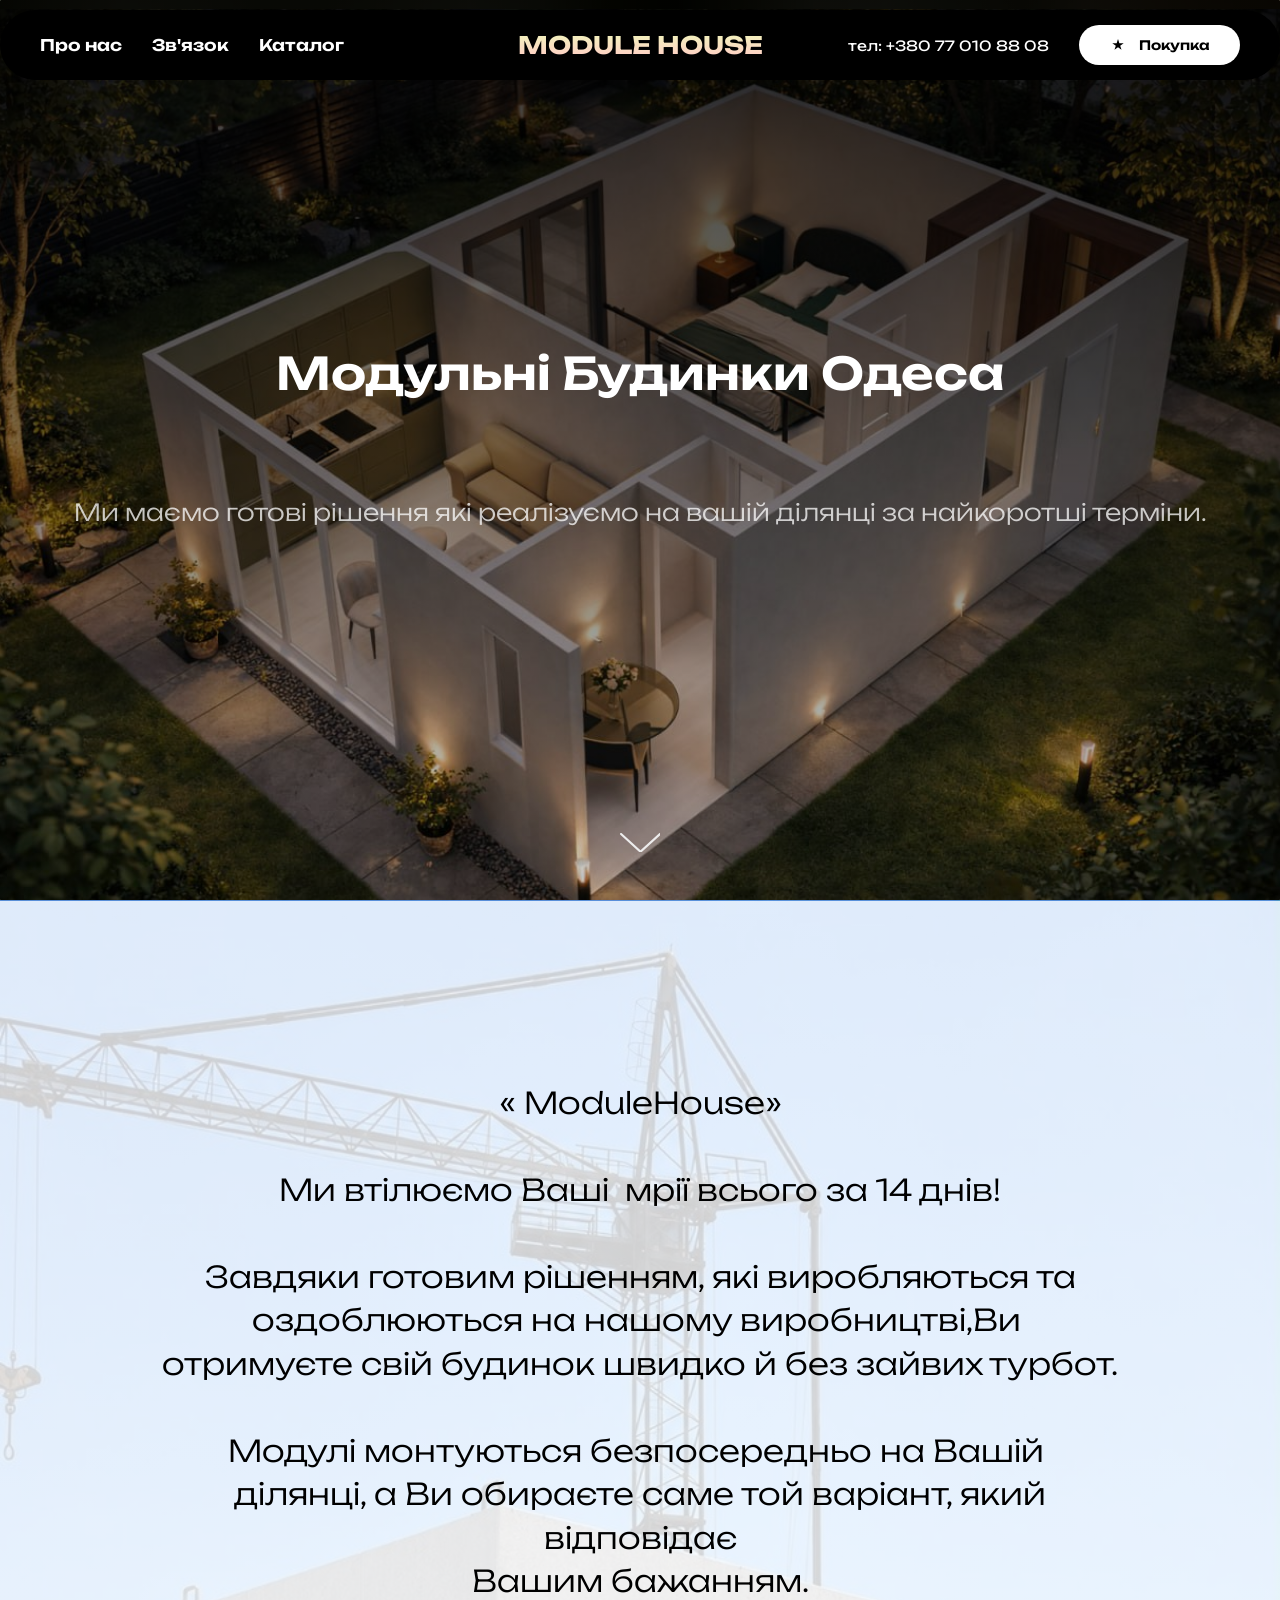
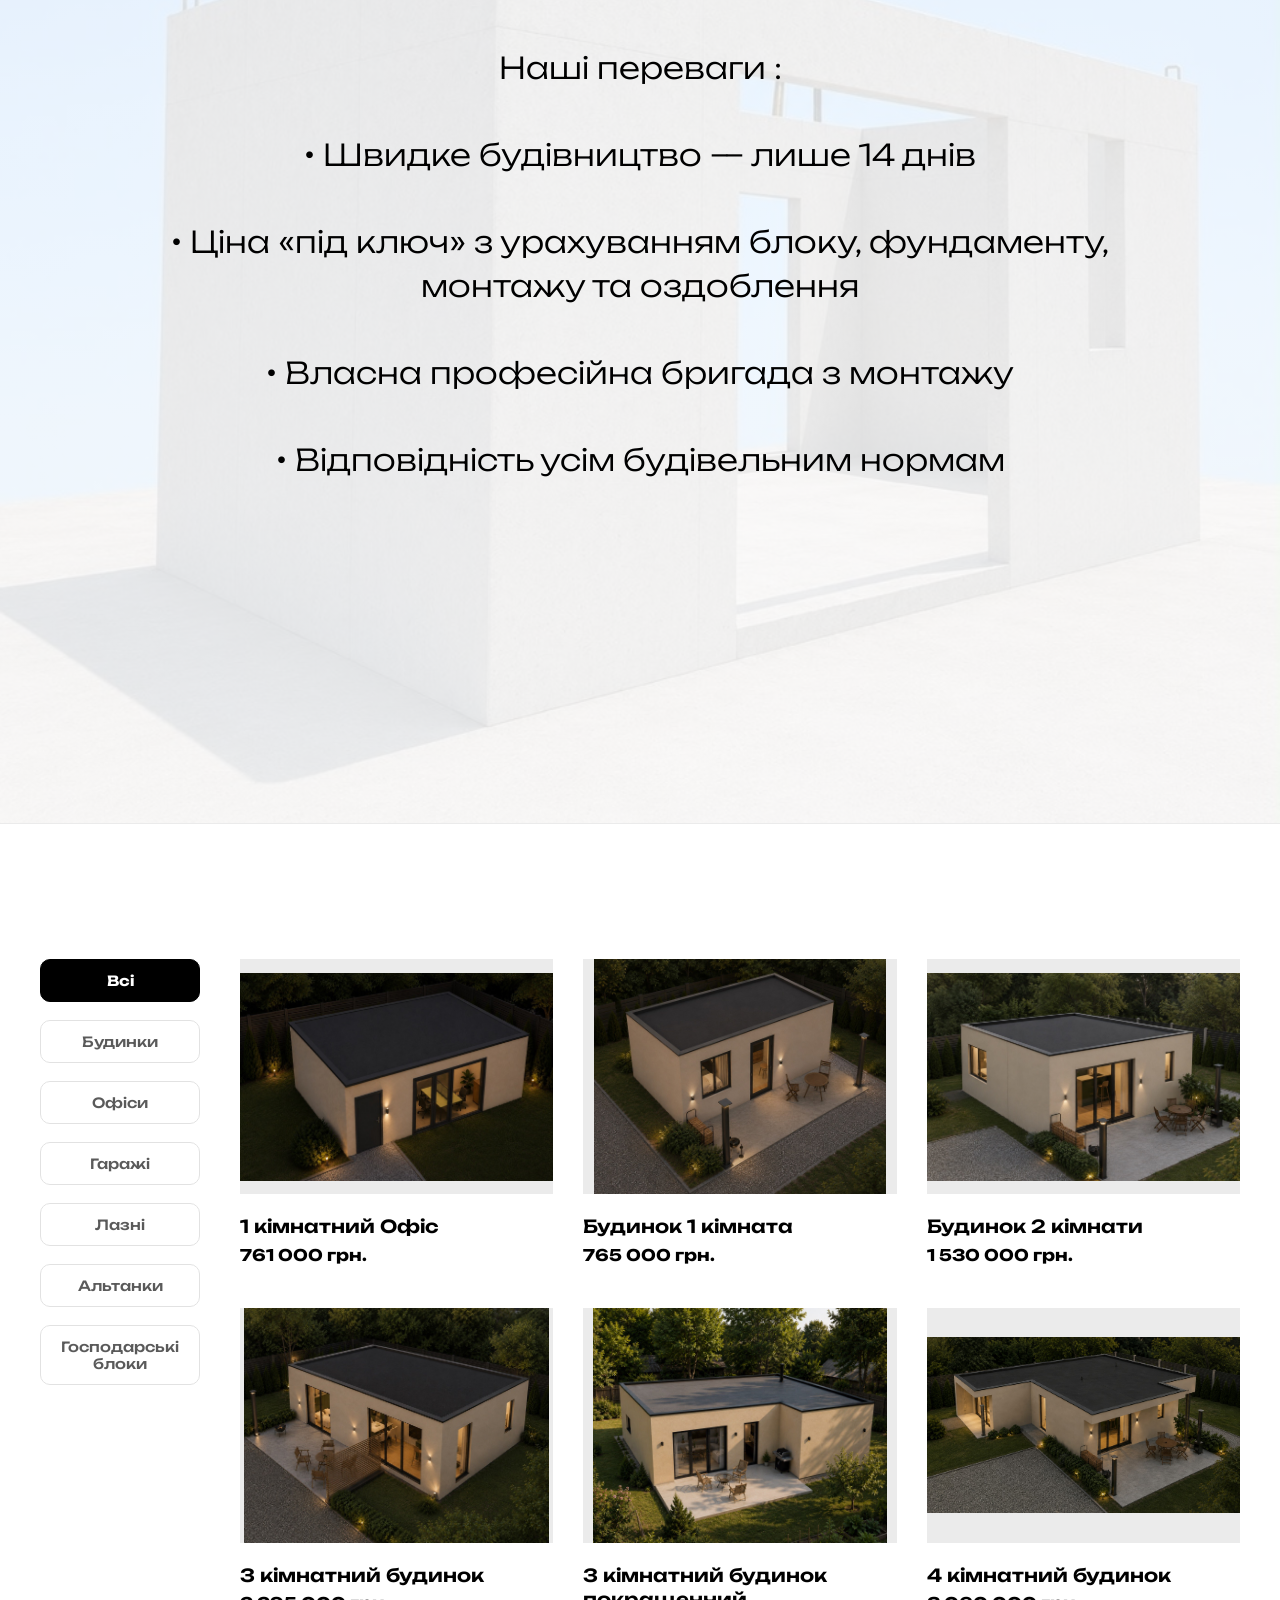
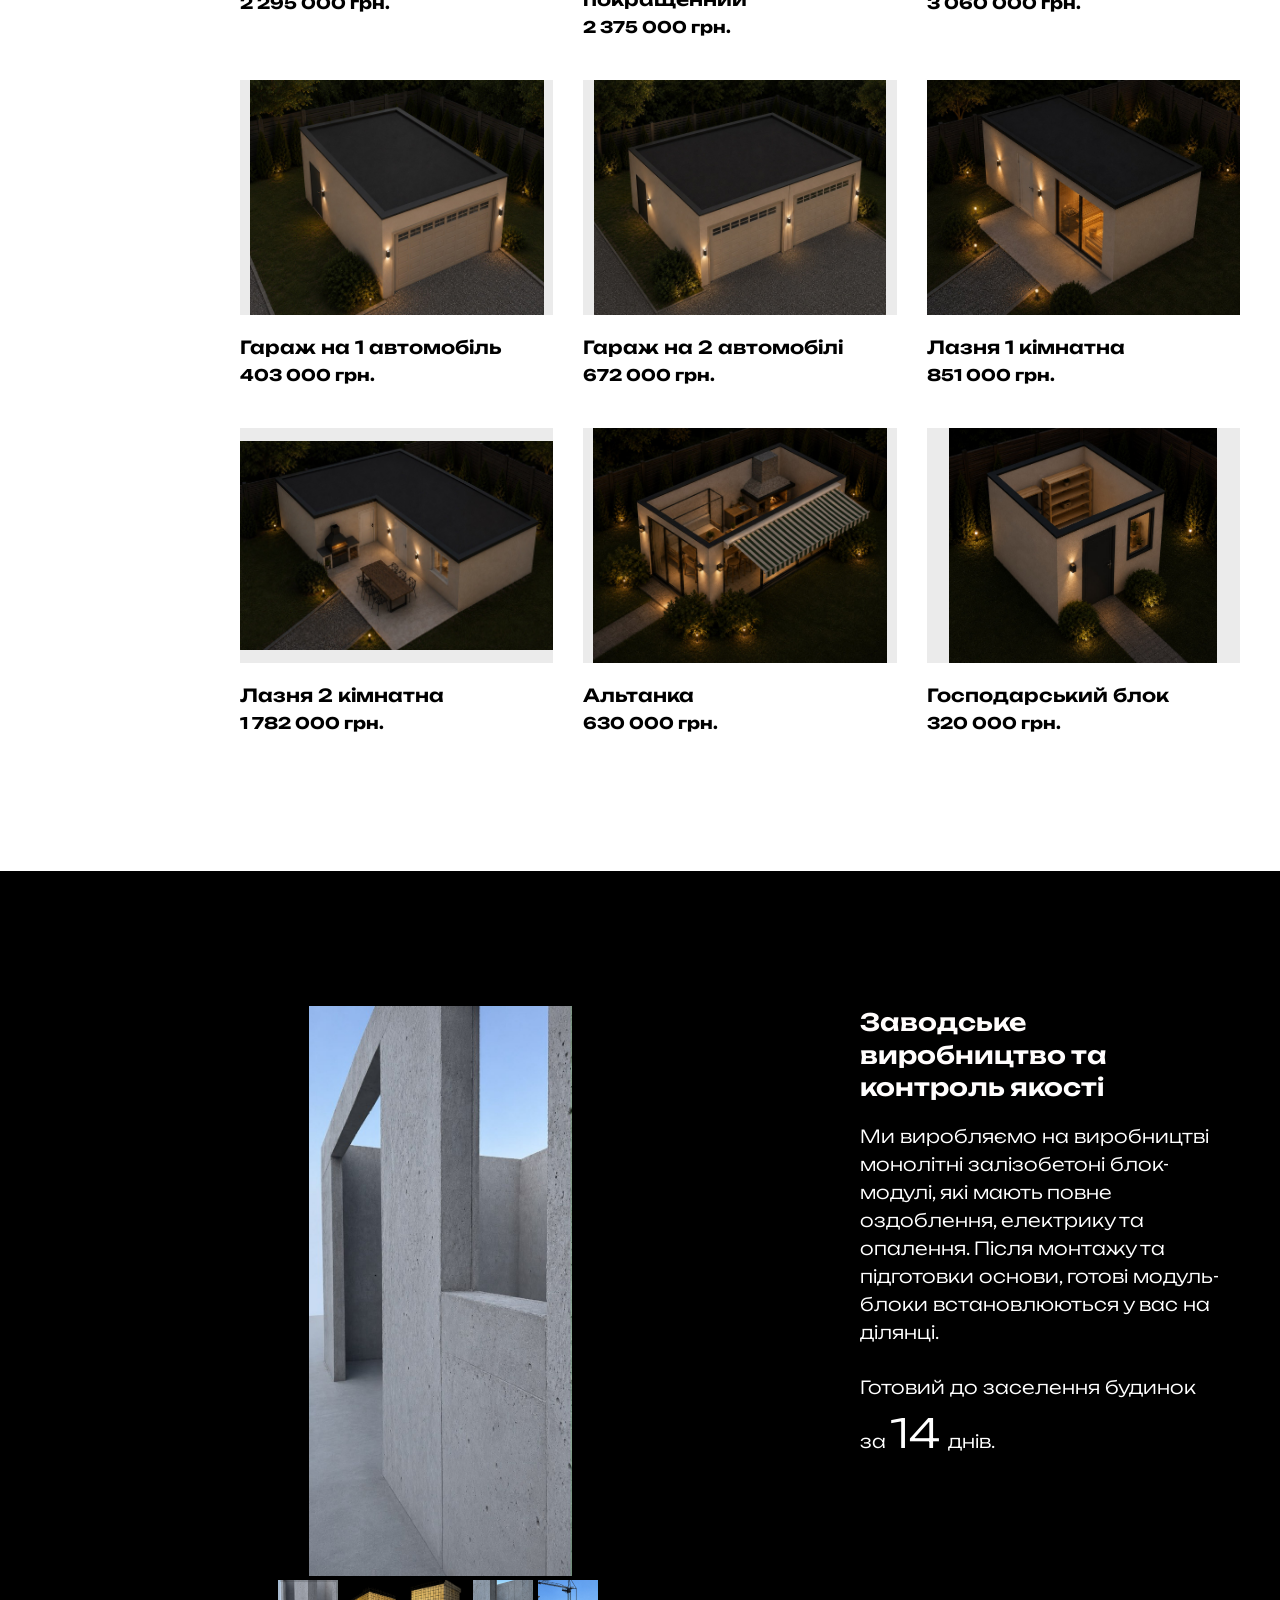
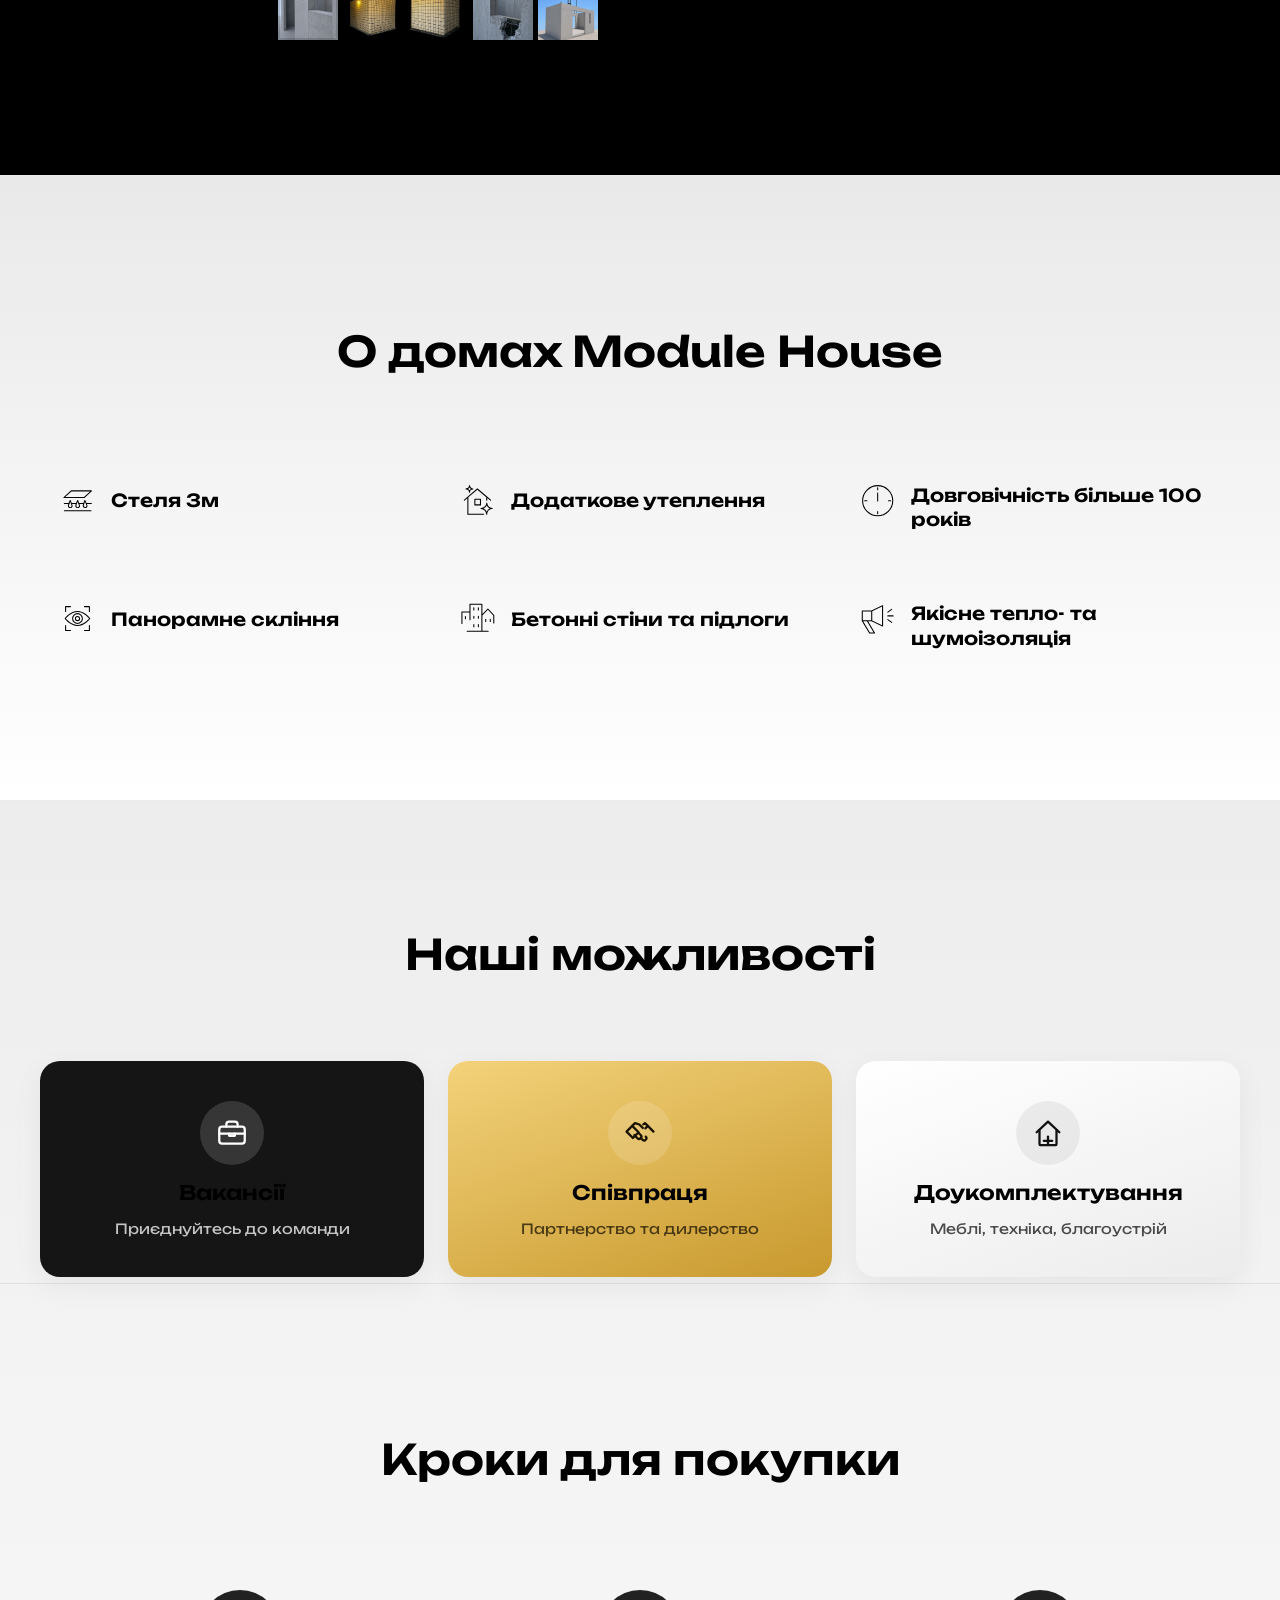
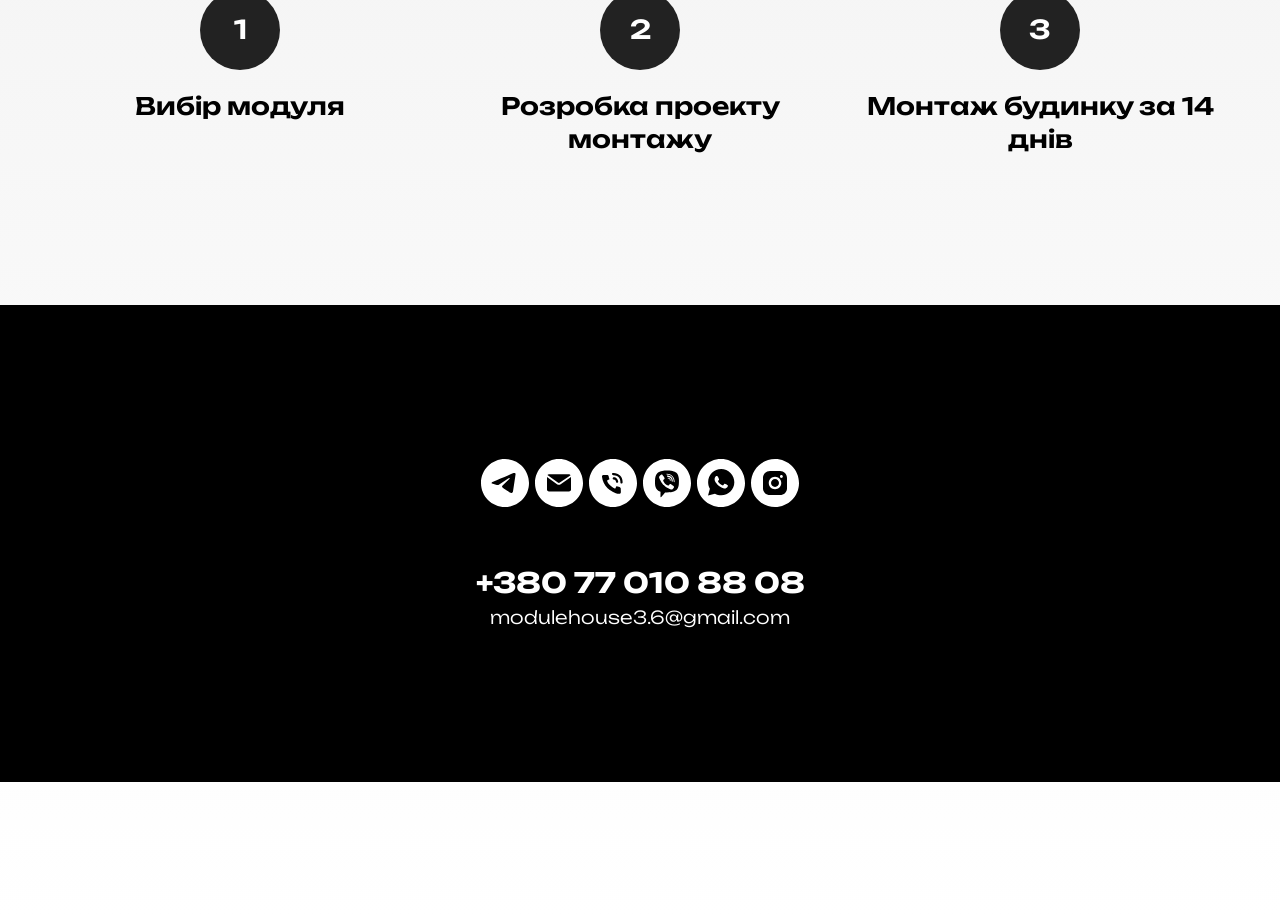
==== commit e9de5c2c: "Add files via upload" ====
--- a/index.html
+++ b/index.html
@@ -18,7 +18,7 @@
 href="#katalog" data-menu-item-number="3">Каталог</a> </div> </li> </ul> <div class="t-menu-base__logowrapper t-menu-base__logowrapper_center t-menu-base__logowrapper_both t-menu-base__logowrapper_mobile"> <div class="t-menu-base__logo"> <div class="t-menu-base__textlogo t-title" field="title">Module House</div> </div> </div> <style>#rec2152436953 .t-menu-base__imglogo{max-width:100px;width:100px;}@media screen and (max-width:960px){#rec2152436953 .t-menu-base__imglogo{max-width:0px;width:0px;}}</style> <div class="t-menu-base__rightwrapper t-menu-base__wrapper" style="text-align:right;"> <div class="t-menu-base__additionalwrapper"> <div class="t-menu-base__right_descr" field="descr">тел: +380 77 010 88 08</div> <div class="t-menu-base__buttons"> <div class="t-menu-base__button"> <a
 class="t-btn t-btnflex t-btnflex_type_button t-btnflex_xs"
 href="#contact"><span class="t-btnflex__icon t-btnflex__icon_default_glyph"style="--icon:url('../images/lib__icons__button__star_light.svg');"></span><span class="t-btnflex__text">Покупка</span> <style>#rec2152436953 .t-btnflex.t-btnflex_type_button {color:#000000;background-color:#ffffff;--border-width:0px;border-style:none !important;border-radius:50px;box-shadow:none !important;font-weight:600;transition-duration:0.2s;transition-property:background-color,color,border-color,box-shadow,opacity,transform,gap;transition-timing-function:ease-in-out;}</style></a> </div> </div> </div> </div> </div> </div> </div> <script>t_onReady(function() {t_onFuncLoad('t_menuBase__interactFromKeyboard',function() {t_menuBase__interactFromKeyboard('2152436953');});t_onFuncLoad('t1272_init',function() {t1272_init('2152436953');});t_onFuncLoad('t_menuBase__setBGcolor',function() {t_menuBase__setBGcolor('2152436953','.t-menu-base, .t-menu-base__maincontainer');window.addEventListener('resize',t_throttle(function() {t_menuBase__setBGcolor('2152436953','.t-menu-base, .t-menu-base__maincontainer');}));});});t_onReady(function() {t_onFuncLoad('t1272_createMobileMenu',function() {t1272_createMobileMenu('2152436953');});});t_onReady(function() {t_onFuncLoad('t_menuBase__highlightActiveLinks',function() {t_menuBase__highlightActiveLinks('.t-menu-base__list-item a');});t_onFuncLoad('t_menuBase__findAnchorLinks',function() {t_menuBase__findAnchorLinks('2152436953','.t-menu-base__list-item a');});});t_onReady(function(){var rec=document.querySelector('#rec2152436953');if(!rec) return
-rec.setAttribute('data-animationappear','off');rec.style.opacity=1;});</script> <style>#rec2152436953 .t-menu__link-item{-webkit-transition:color 0.3s ease-in-out,opacity 0.3s ease-in-out;transition:color 0.3s ease-in-out,opacity 0.3s ease-in-out;}@media (hover:hover){#rec2152436953 .t-menu__link-item:not(.t-active):not(.tooltipstered):hover{color:#fa8669 !important;}}#rec2152436953 .t-menu__link-item:not(.t-active):not(.tooltipstered):focus-visible{color:#fa8669 !important;}@supports (overflow:-webkit-marquee) and (justify-content:inherit){#rec2152436953 .t-menu__link-item,#rec2152436953 .t-menu__link-item.t-active{opacity:1 !important;}}</style> <style> #rec2152436953 .t-menu-base__textlogo{font-size:24px;line-height:1;font-weight:700;background-image:linear-gradient(0turn,rgba(255,207,197,1) 0%,rgba(242,243,188,1) 100%);-webkit-text-fill-color:transparent;-webkit-background-clip:text;background-clip:text;font-family:var(--t-text-font,Arial);text-transform:uppercase;}#rec2152436953 .t-menu-base__textlogo :not(span[style*='color']:not([style*='gradient'])) > .ql-formula,#rec2152436953 .t-menu-base__textlogo > .ql-formula{color:#000;}#rec2152436953 a.t-menu__link-item{font-weight:600;color:#ffffff;}#rec2152436953 .t-menu-base__right_descr{font-size:14px;color:#ffffff;}#rec2152436953 .t-menu-base__langs_flex .t-menu-base__langs-item a{text-transform:uppercase;color:#ffffff;font-family:'TildaSans';font-weight:600;}#rec2152436953 .t-menu-base__langs-button{text-transform:uppercase;color:#ffffff;font-family:'TildaSans';font-weight:600;}</style> <style>#rec2152436953 .t-menu-base__maincontainer{min-height:70px;}#rec2152436953 .t-menuwidgeticons__icon{background-color:;}#rec2152436953 .t-menu-base__maincontainer{border-radius:100px;}#rec2152436953 .t-menu-base{min-height:70px;}#rec2152436953 .t-menu-base__maincontainer{background-color:rgba(0,0,0,1);}#rec2152436953 .t-menusub__menu--fullscreen{background-color:rgba(0,0,0,1) !important;}@media screen and (max-width:960px){#rec2152436953 .t-menu-base{position:static;}#rec2152436953 .t-menu-base__maincontainer{background-color:#000000 !important;}#rec2152436953 .t-menu-base__burgermenu__fullscreen .t-menu-base__maincontainer{padding-top:calc(64px + 0px + 40px);}.t1272__body_menushowed #rec2152436953 .t-menu-base__overlay{background-color:rgba(0,0,0,0.6) !important;}#rec2152436953 .t-menu-base.t-menu-base__burgermenu__fullwidth{background-color:rgba(0,0,0,0.6) !important;}#rec2152436953 .t-menu-base__burgermenu__sidebar{}#rec2152436953 .t-menu-base__maincontainer.t-menu-base__burgermenu__fullscreen,#rec2152436953 .t-menu-base__maincontainer.t-menu-base__burgermenu__sidebar{min-height:calc(100vh - 70px);}#rec2152436953 .t-menu-base{right:0;}#rec2152436953 .t-menu-base__burgermenu,#rec2152436953 .t-menu-base__burgermenu__close-button{background-color:#000000 !important;}}@media screen and (min-width:961px){#rec2152436953 .t-menu-base{margin-top:10px !important;}}</style> </div> <div id="rec2138125763" class="r t-rec t-rec_pt_0 t-rec_pt-res-480_0 t-record_scaled" style="padding-top:0px; " data-animationappear="off" data-record-type="205"> <!-- cover --> <div class="t-cover" id="recorddiv2138125763"bgimgfield="img"style="height:100vh;background-image:url('images/tild3339-6565-4862-a563-316638656364__-__resize__20x____32_.jpg');"> <div class="t-cover__carrier" id="coverCarry2138125763"data-content-cover-id="2138125763"data-content-cover-bg="images/tild3339-6565-4862-a563-316638656364____32_.jpg"data-display-changed="true"data-content-cover-height="100vh"data-content-cover-parallax="dynamic"data-content-use-image-for-mobile-cover=""style="height:100vh;background-attachment:scroll; "itemscope itemtype="http://schema.org/ImageObject"><meta itemprop="image" content="images/tild3339-6565-4862-a563-316638656364____32_.jpg"></div> <div class="t-cover__filter" style="height:100vh;background-image: linear-gradient(to bottom, rgba(0,0,0,0.80), rgba(0,0,0,0.20));"></div> <div class="t-container"> <div class="t-width t-width_100" style="margin:0 auto;"> <div class="t-cover__wrapper t-valign_middle" style="height:100vh; position: relative;z-index:1;"> <div class="t182"> <div data-hook-content="covercontent"> <div class="t182__wrapper"> <div class="t182__content-wrapper"> <div class="t182__title t-title t-title_xl t-animate" data-animate-style="fadeinup" data-animate-group="yes" field="title">Залізобетоні модульні:<br /><p style="text-align: center;"><span style="font-size: 22px; font-weight: 500;">-будинки</span></p><p style="text-align: center;"><span style="font-size: 22px; font-weight: 500;">-бані</span></p><p style="text-align: center;"><span style="font-size: 22px; font-weight: 500;">-гаражі</span></p><p style="text-align: center;"><span style="font-size: 22px; font-weight: 500;">-офіси</span></p><p style="text-align: center;"><span style="font-size: 22px; font-weight: 500;">-технічні приміщення</span></p></div> <div class="t182__descr t-descr t-descr_lg t-animate" data-animate-style="zoomin" data-animate-group="yes" field="descr">Ми маємо готові рішення які реалізуємо на вашій ділянці за&nbsp;найкоротші терміни.</div> </div> </div> </div> </div> </div> </div> </div> <!-- arrow --> <div class="t-cover__arrow"><div class="t-cover__arrow-wrapper t-cover__arrow-wrapper_animated"><div class="t-cover__arrow_mobile"><svg role="presentation" class="t-cover__arrow-svg" style="fill:#ededed;" x="0px" y="0px" width="38.417px" height="18.592px" viewBox="0 0 38.417 18.592" style="enable-background:new 0 0 38.417 18.592;"><g><path d="M19.208,18.592c-0.241,0-0.483-0.087-0.673-0.261L0.327,1.74c-0.408-0.372-0.438-1.004-0.066-1.413c0.372-0.409,1.004-0.439,1.413-0.066L19.208,16.24L36.743,0.261c0.411-0.372,1.042-0.342,1.413,0.066c0.372,0.408,0.343,1.041-0.065,1.413L19.881,18.332C19.691,18.505,19.449,18.592,19.208,18.592z"/></g></svg></div></div></div> <!-- arrow --> </div> <style> #rec2138125763 .t-cover,#rec2138125763 .t-cover__filter{border-radius:1px;overflow:hidden;}</style> <style> #rec2138125763 .t182__title{padding-bottom:75px;padding-top:0px;letter-spacing:0px;}@media screen and (min-width:900px){#rec2138125763 .t182__title{font-size:42px;}}#rec2138125763 .t182__descr{opacity:0.75;}</style> </div> <div id="rec2138125783" class="r t-rec t-rec_pt_180 t-rec_pb_180" style="padding-top:180px;padding-bottom:180px;background-image:linear-gradient(0turn,rgba(255,255,255,0.86) 0%,rgba(255,255,255,0.8) 100%),url('images/block2-bg-photo.jpg');background-size:cover;background-position:center;background-repeat:no-repeat; " data-record-type="483" data-bg-color="linear-gradient(0turn,rgba(255,255,255,1) 0%,rgba(185,185,185,1) 100%)"> <!-- T483 --> <div class="t483"> <div class="t-container t-align_center"> <div class="t-col t-col_10 t-prefix_1"> <div
+rec.setAttribute('data-animationappear','off');rec.style.opacity=1;});</script> <style>#rec2152436953 .t-menu__link-item{-webkit-transition:color 0.3s ease-in-out,opacity 0.3s ease-in-out;transition:color 0.3s ease-in-out,opacity 0.3s ease-in-out;}@media (hover:hover){#rec2152436953 .t-menu__link-item:not(.t-active):not(.tooltipstered):hover{color:#fa8669 !important;}}#rec2152436953 .t-menu__link-item:not(.t-active):not(.tooltipstered):focus-visible{color:#fa8669 !important;}@supports (overflow:-webkit-marquee) and (justify-content:inherit){#rec2152436953 .t-menu__link-item,#rec2152436953 .t-menu__link-item.t-active{opacity:1 !important;}}</style> <style> #rec2152436953 .t-menu-base__textlogo{font-size:24px;line-height:1;font-weight:700;background-image:linear-gradient(0turn,rgba(255,207,197,1) 0%,rgba(242,243,188,1) 100%);-webkit-text-fill-color:transparent;-webkit-background-clip:text;background-clip:text;font-family:var(--t-text-font,Arial);text-transform:uppercase;}#rec2152436953 .t-menu-base__textlogo :not(span[style*='color']:not([style*='gradient'])) > .ql-formula,#rec2152436953 .t-menu-base__textlogo > .ql-formula{color:#000;}#rec2152436953 a.t-menu__link-item{font-weight:600;color:#ffffff;}#rec2152436953 .t-menu-base__right_descr{font-size:14px;color:#ffffff;}#rec2152436953 .t-menu-base__langs_flex .t-menu-base__langs-item a{text-transform:uppercase;color:#ffffff;font-family:'TildaSans';font-weight:600;}#rec2152436953 .t-menu-base__langs-button{text-transform:uppercase;color:#ffffff;font-family:'TildaSans';font-weight:600;}</style> <style>#rec2152436953 .t-menu-base__maincontainer{min-height:70px;}#rec2152436953 .t-menuwidgeticons__icon{background-color:;}#rec2152436953 .t-menu-base__maincontainer{border-radius:100px;}#rec2152436953 .t-menu-base{min-height:70px;}#rec2152436953 .t-menu-base__maincontainer{background-color:rgba(0,0,0,1);}#rec2152436953 .t-menusub__menu--fullscreen{background-color:rgba(0,0,0,1) !important;}@media screen and (max-width:960px){#rec2152436953 .t-menu-base{position:static;}#rec2152436953 .t-menu-base__maincontainer{background-color:#000000 !important;}#rec2152436953 .t-menu-base__burgermenu__fullscreen .t-menu-base__maincontainer{padding-top:calc(64px + 0px + 40px);}.t1272__body_menushowed #rec2152436953 .t-menu-base__overlay{background-color:rgba(0,0,0,0.6) !important;}#rec2152436953 .t-menu-base.t-menu-base__burgermenu__fullwidth{background-color:rgba(0,0,0,0.6) !important;}#rec2152436953 .t-menu-base__burgermenu__sidebar{}#rec2152436953 .t-menu-base__maincontainer.t-menu-base__burgermenu__fullscreen,#rec2152436953 .t-menu-base__maincontainer.t-menu-base__burgermenu__sidebar{min-height:calc(100vh - 70px);}#rec2152436953 .t-menu-base{right:0;}#rec2152436953 .t-menu-base__burgermenu,#rec2152436953 .t-menu-base__burgermenu__close-button{background-color:#000000 !important;}}@media screen and (min-width:961px){#rec2152436953 .t-menu-base{margin-top:10px !important;}}</style> </div> <div id="rec2138125763" class="r t-rec t-rec_pt_0 t-rec_pt-res-480_0 t-record_scaled" style="padding-top:0px; " data-animationappear="off" data-record-type="205"> <!-- cover --> <div class="t-cover" id="recorddiv2138125763"bgimgfield="img"style="height:100vh;background-image:url('images/tild3339-6565-4862-a563-316638656364__-__resize__20x____32_.jpg');"> <div class="t-cover__carrier" id="coverCarry2138125763"data-content-cover-id="2138125763"data-content-cover-bg="images/tild3339-6565-4862-a563-316638656364____32_.jpg"data-display-changed="true"data-content-cover-height="100vh"data-content-cover-parallax="dynamic"data-content-use-image-for-mobile-cover=""style="height:100vh;background-attachment:scroll; "itemscope itemtype="http://schema.org/ImageObject"><meta itemprop="image" content="images/tild3339-6565-4862-a563-316638656364____32_.jpg"></div> <div class="t-cover__filter" style="height:100vh;background-image: linear-gradient(to bottom, rgba(0,0,0,0.80), rgba(0,0,0,0.20));"></div> <div class="t-container"> <div class="t-width t-width_100" style="margin:0 auto;"> <div class="t-cover__wrapper t-valign_middle" style="height:100vh; position: relative;z-index:1;"> <div class="t182"> <div data-hook-content="covercontent"> <div class="t182__wrapper"> <div class="t182__content-wrapper"> <h1 class="t182__title t-title t-title_xl t-animate" data-animate-style="fadeinup" data-animate-group="yes" field="title">Модульні Будинки Одеса</h1> <div class="t182__descr t-descr t-descr_lg t-animate" data-animate-style="zoomin" data-animate-group="yes" field="descr">Ми маємо готові рішення які реалізуємо на вашій ділянці за&nbsp;найкоротші терміни.</div> </div> </div> </div> </div> </div> </div> </div> <!-- arrow --> <div class="t-cover__arrow"><div class="t-cover__arrow-wrapper t-cover__arrow-wrapper_animated"><div class="t-cover__arrow_mobile"><svg role="presentation" class="t-cover__arrow-svg" style="fill:#ededed;" x="0px" y="0px" width="38.417px" height="18.592px" viewBox="0 0 38.417 18.592" style="enable-background:new 0 0 38.417 18.592;"><g><path d="M19.208,18.592c-0.241,0-0.483-0.087-0.673-0.261L0.327,1.74c-0.408-0.372-0.438-1.004-0.066-1.413c0.372-0.409,1.004-0.439,1.413-0.066L19.208,16.24L36.743,0.261c0.411-0.372,1.042-0.342,1.413,0.066c0.372,0.408,0.343,1.041-0.065,1.413L19.881,18.332C19.691,18.505,19.449,18.592,19.208,18.592z"/></g></svg></div></div></div> <!-- arrow --> </div> <style> #rec2138125763 .t-cover,#rec2138125763 .t-cover__filter{border-radius:1px;overflow:hidden;}</style> <style> #rec2138125763 .t182__title{padding-bottom:75px;padding-top:0px;letter-spacing:0px;}@media screen and (min-width:900px){#rec2138125763 .t182__title{font-size:42px;}}#rec2138125763 .t182__descr{opacity:0.75;}</style> </div> <div id="rec2138125783" class="r t-rec t-rec_pt_180 t-rec_pb_180" style="padding-top:180px;padding-bottom:180px;background-image:linear-gradient(0turn,rgba(255,255,255,0.86) 0%,rgba(255,255,255,0.8) 100%),url('images/block2-bg-photo.jpg');background-size:cover;background-position:center;background-repeat:no-repeat; " data-record-type="483" data-bg-color="linear-gradient(0turn,rgba(255,255,255,1) 0%,rgba(185,185,185,1) 100%)"> <!-- T483 --> <div class="t483"> <div class="t-container t-align_center"> <div class="t-col t-col_10 t-prefix_1"> <div
 class="t483__descr t-descr t-descr_xxxl t-margin_auto"
 field="descr">
 « ModuleHouse» <br /><br />Ми втілюємо Ваші&nbsp; мрії всього за 14 днів!<br /><br />Завдяки готовим рішенням, які виробляються та оздоблюються на нашому виробництві,Ви&nbsp; отримуєте свій будинок швидко й без зайвих турбот.<br /><br />Модулі монтуються безпосередньо на Вашій&nbsp; ділянці, а Ви обираєте саме той варіант, який відповідає <br />Вашим бажанням.<br /><br />Наші переваги : <br /><br />• Швидке будівництво — лише 14 днів<br /><br />• Ціна «під ключ» з урахуванням блоку, фундаменту, монтажу та оздоблення<br /><br />• Власна професійна бригада з монтажу<br /><br />• Відповідність усім будівельним нормам<br /><br /><br /> </div> </div> </div> </div> <style> #rec2138125783 .t483__text{font-weight:600;}@media screen and (max-width:640px){#rec2138125783 .t483__descr{font-size:16px;line-height:1.5;}}</style> </div> <a name="katalog" style="font-size:0;"></a> <div id="rec2339691883" class="r t-rec t-rec_pt_135 t-rec_pb_135" style="padding-top:135px;padding-bottom:135px; " data-record-type="951"><div class="t951"><div class="t-container"><div class="catalog-layout">
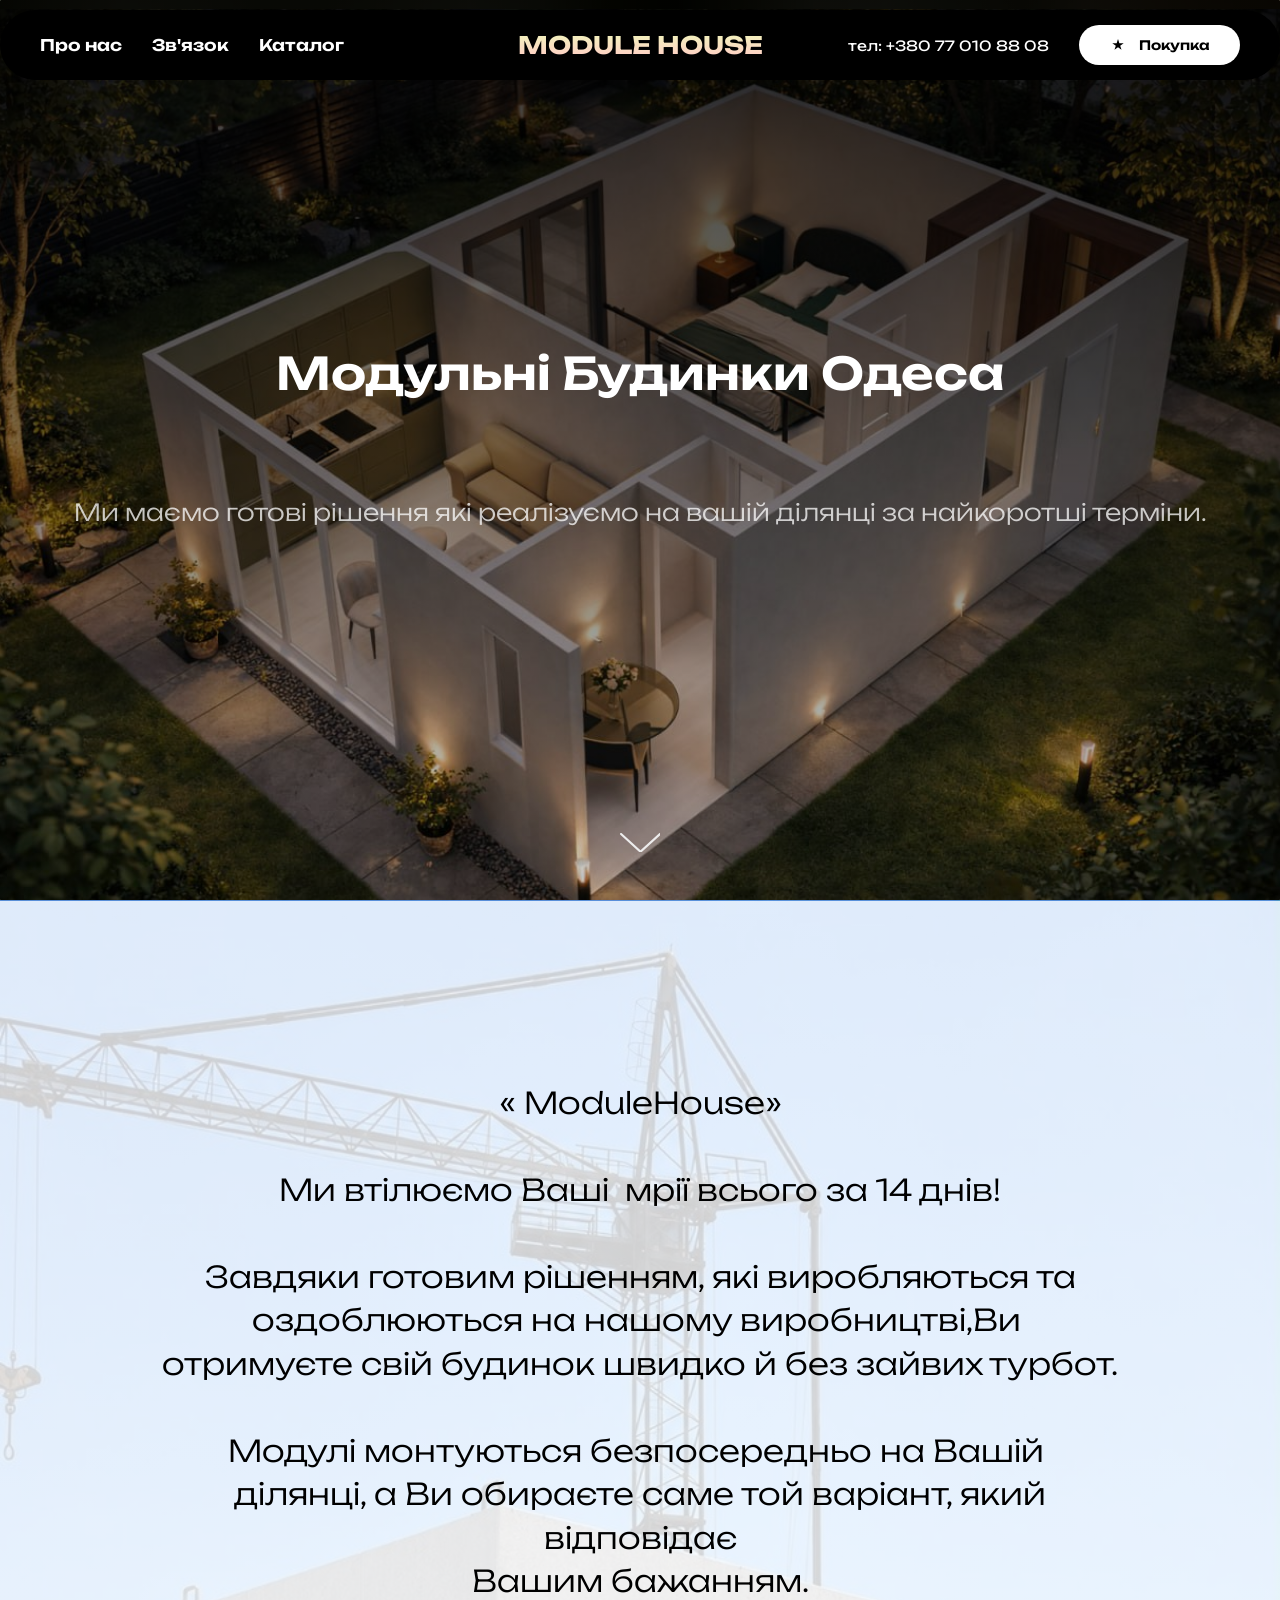
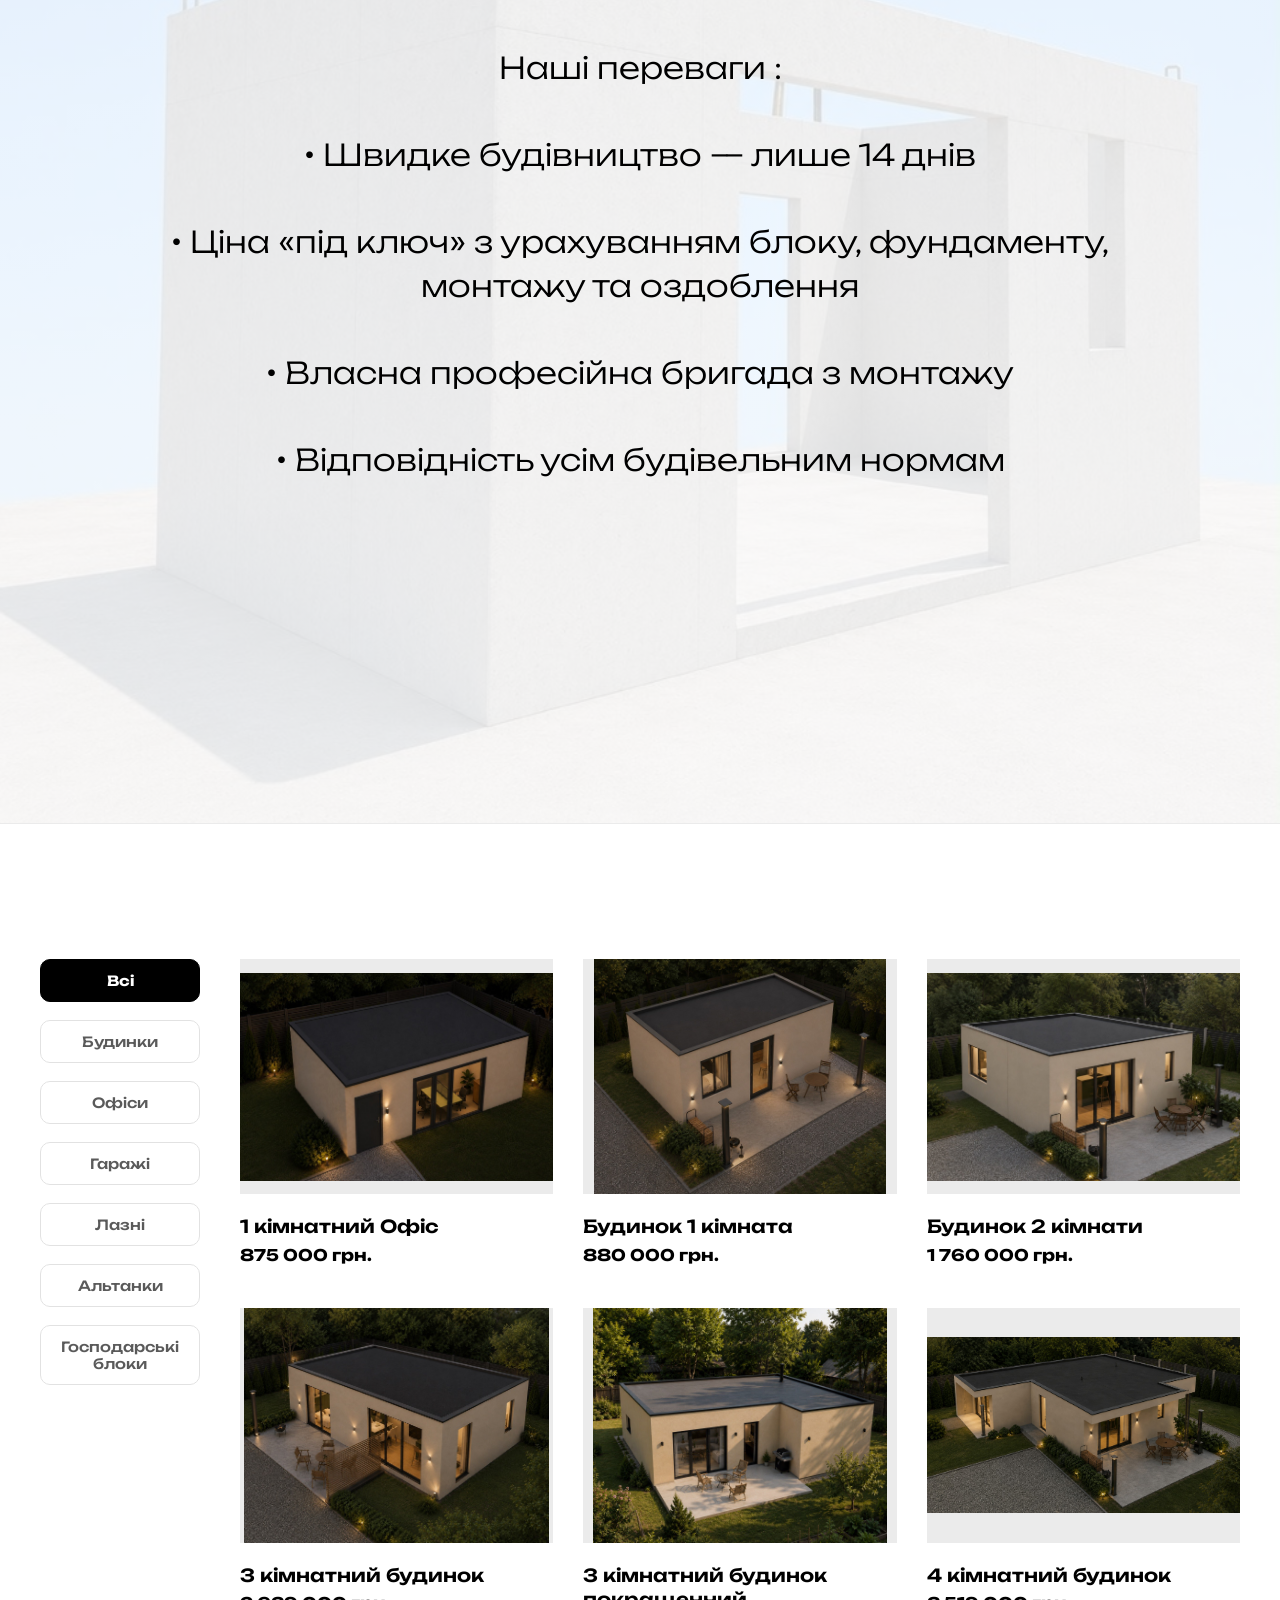
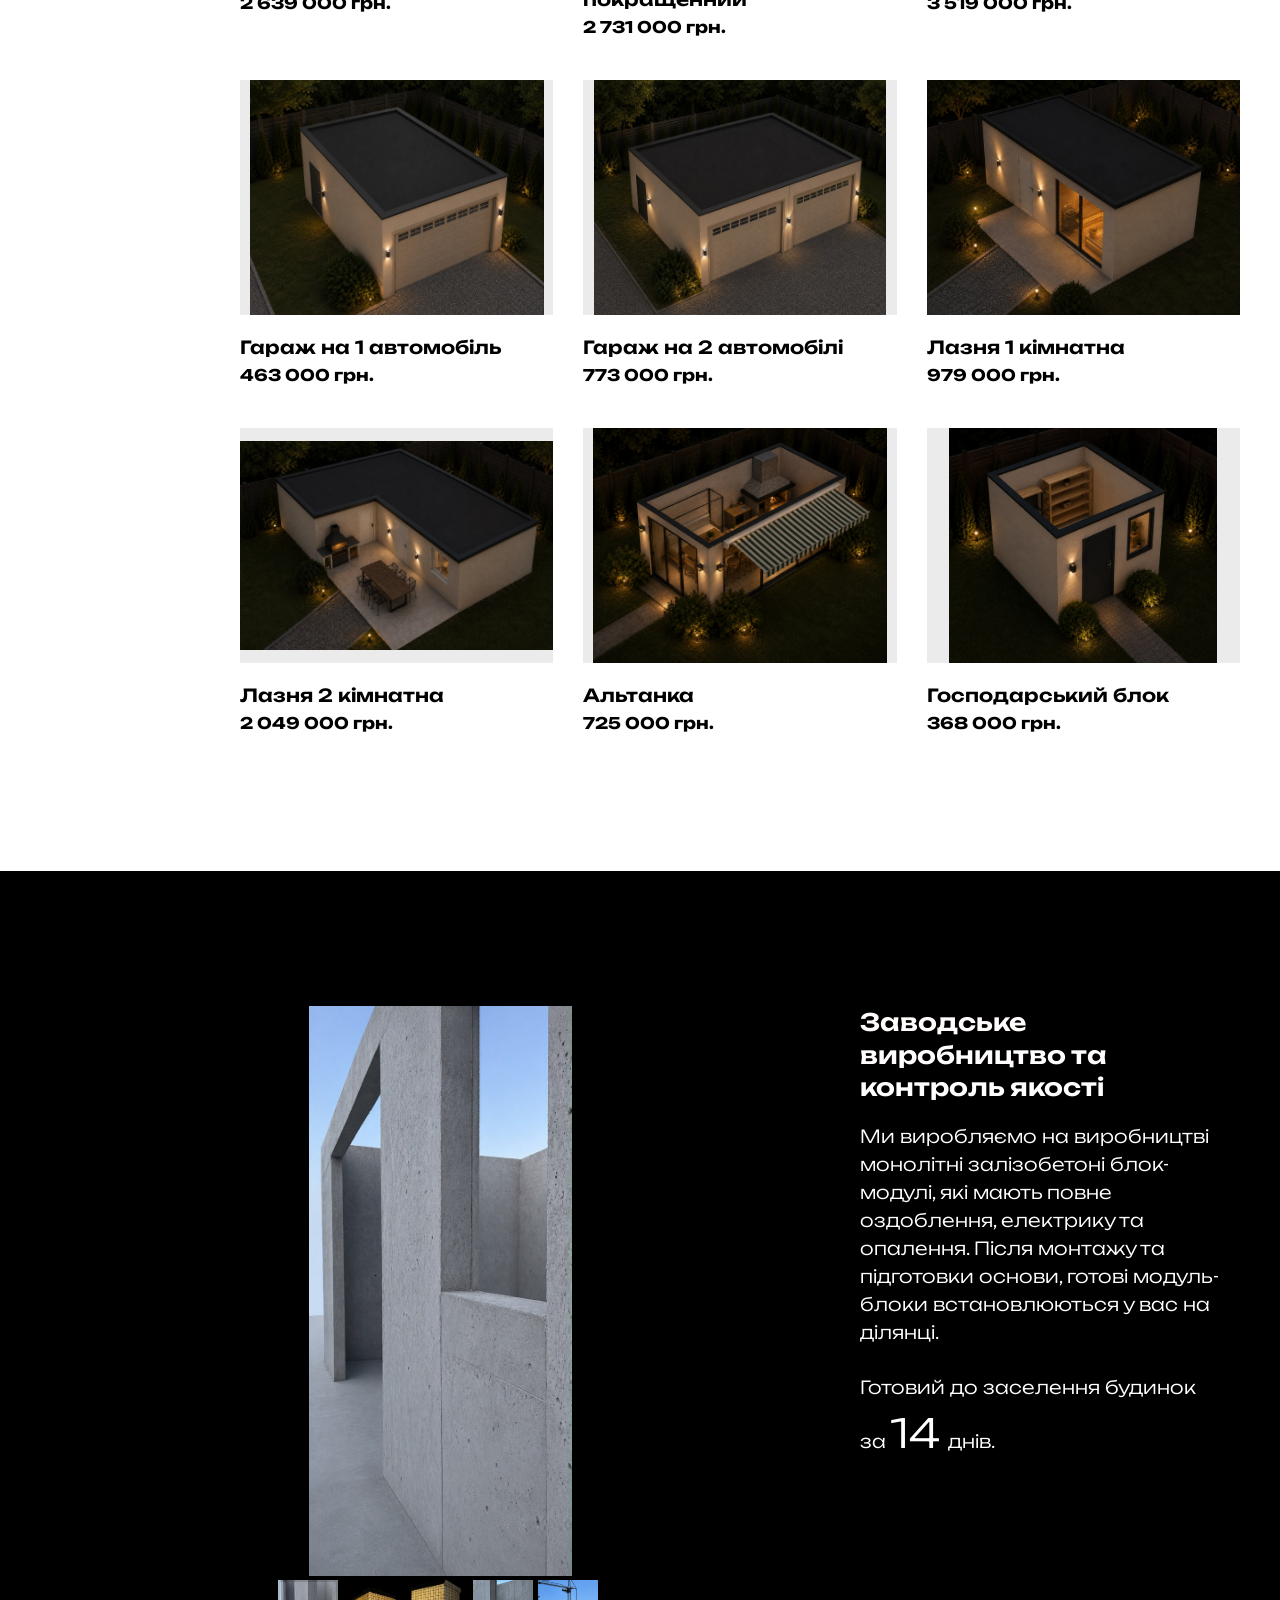
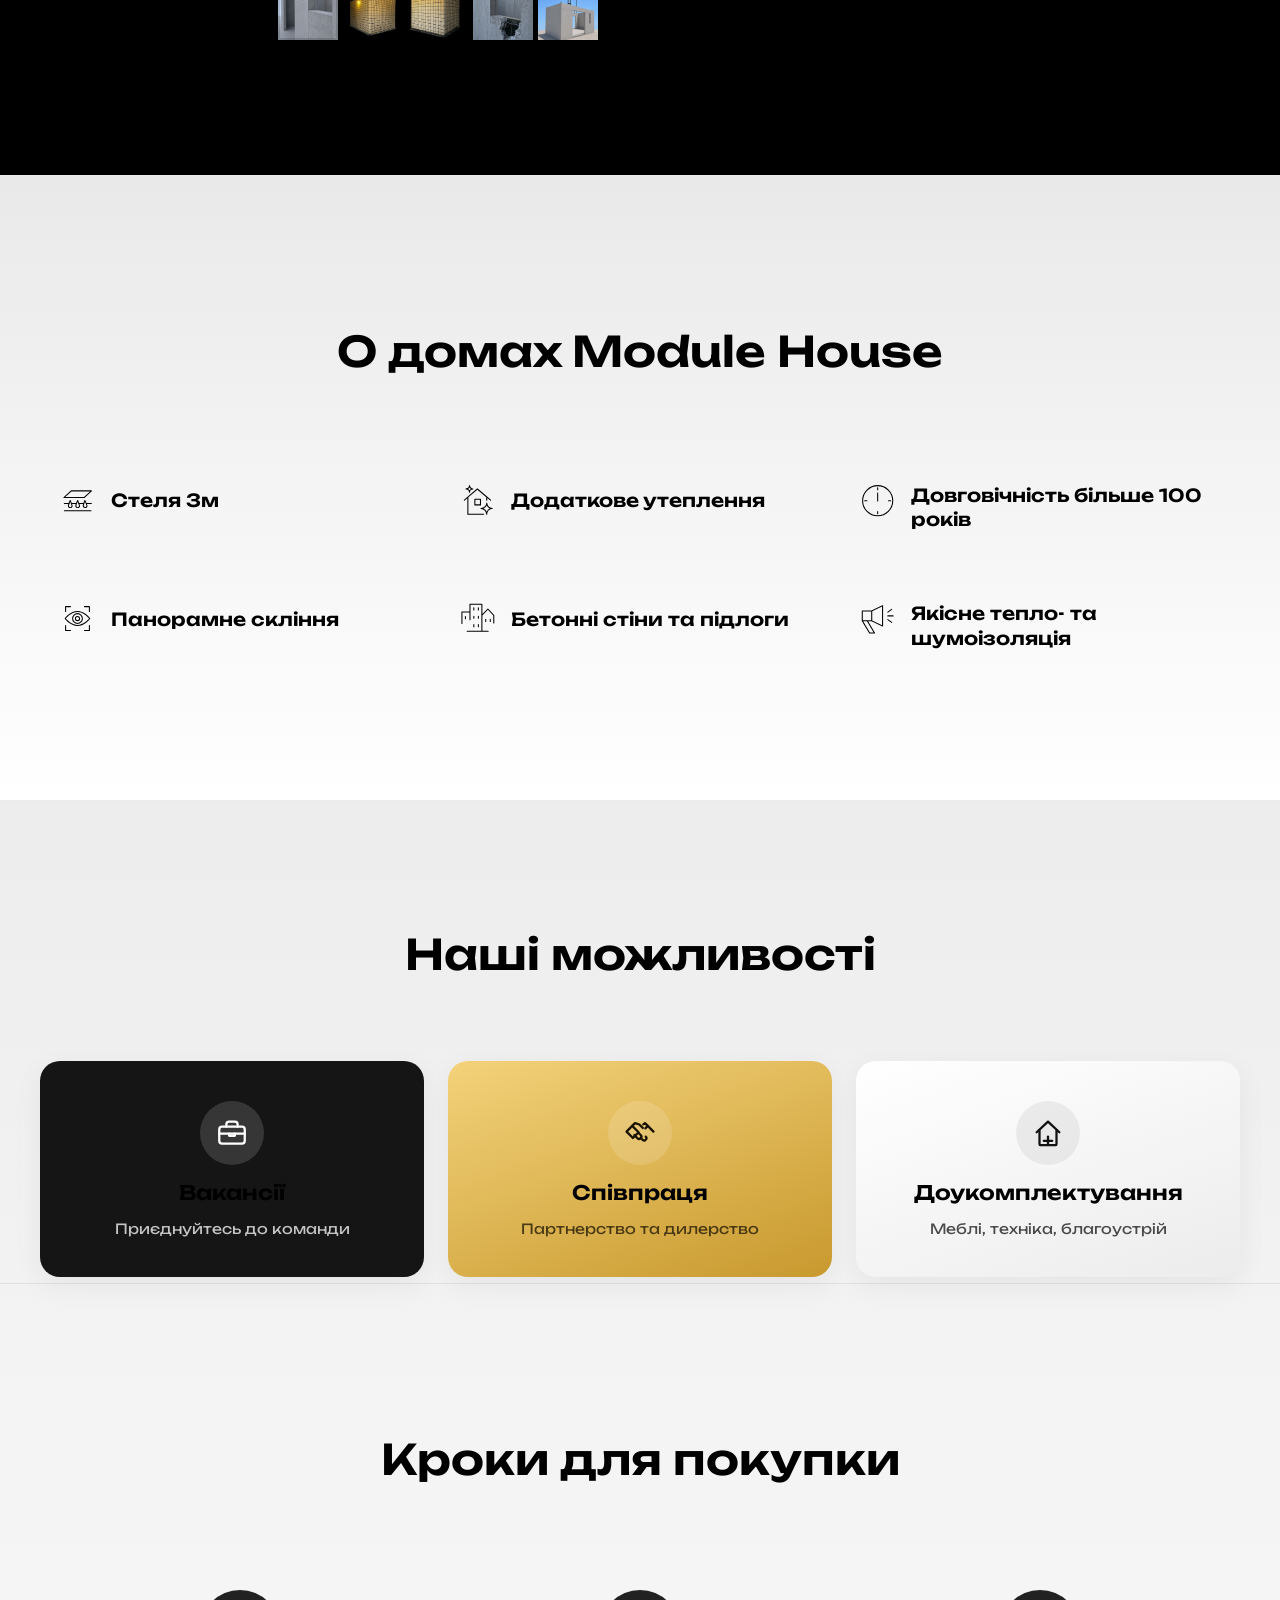
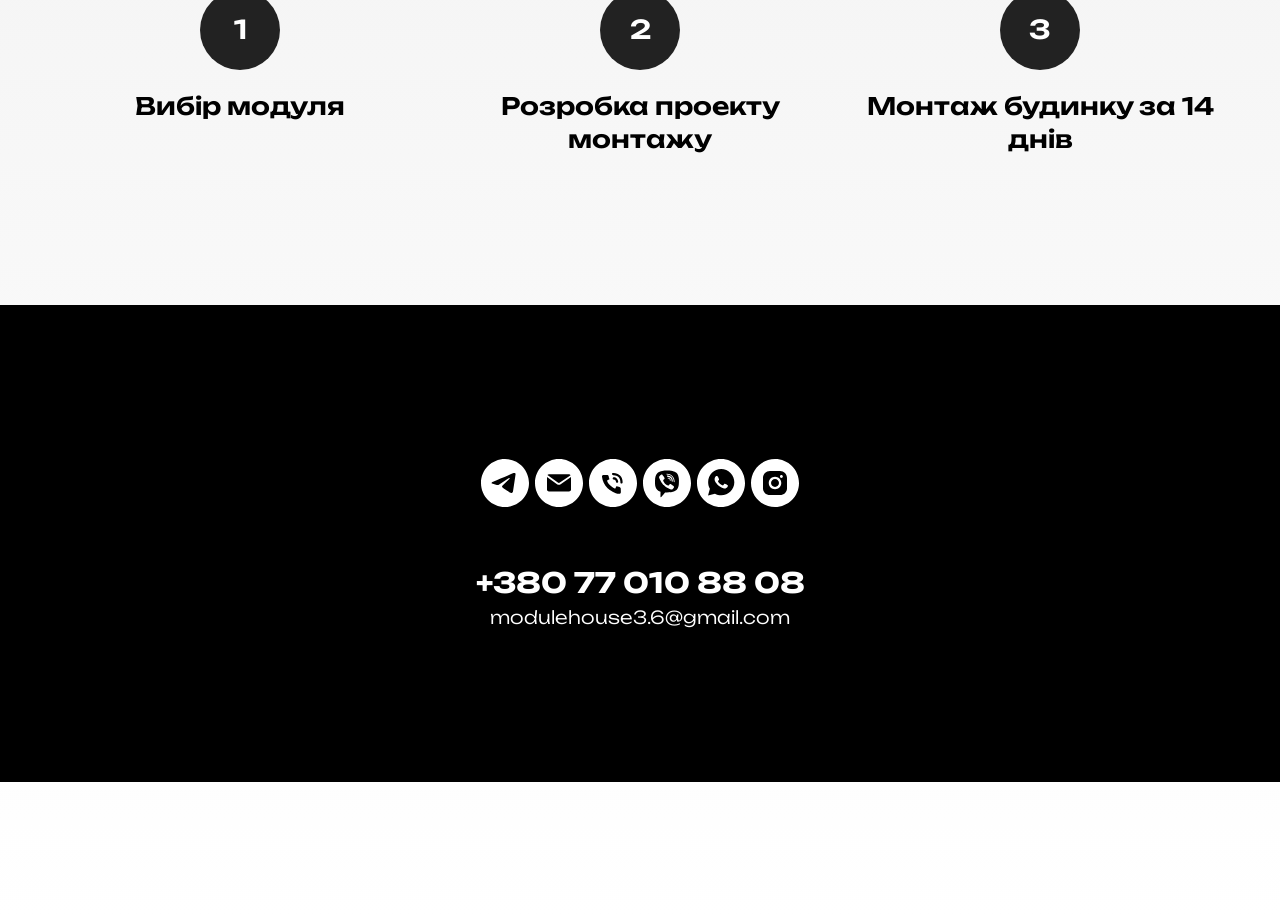
==== commit dbe46d91: "Add files via upload" ====
--- a/index.html
+++ b/index.html
@@ -31,7 +31,7 @@
 <div class="catalog-filter" data-category="Альтанки" tabindex="0" role="button">Альтанки</div>
 <div class="catalog-filter" data-category="Господарські блоки" tabindex="0" role="button">Господарські блоки</div>
 </div>
-<ul class="catalog-grid"><li class="catalog-card" data-product-uid="123652745244" data-category="Офіси" tabindex="0" role="button" aria-label="1 кімнатний Офіс — детальніше"><div class="catalog-card__imgwrap"><img class="catalog-card__img" src="images/catalog/123652745244-0.jpg" loading="lazy" alt="1 кімнатний Офіс"></div><div class="catalog-card__title t-name t-name_sm">1 кімнатний Офіс</div><div class="catalog-card__price t-descr t-descr_xs">761 000 грн.</div></li><li class="catalog-card" data-product-uid="857240999304" data-category="Будинки" tabindex="0" role="button" aria-label="Будинок 1 кімната — детальніше"><div class="catalog-card__imgwrap"><img class="catalog-card__img" src="images/catalog/857240999304-0.jpg" loading="lazy" alt="Будинок 1 кімната"></div><div class="catalog-card__title t-name t-name_sm">Будинок 1 кімната</div><div class="catalog-card__price t-descr t-descr_xs">765 000 грн.</div></li><li class="catalog-card" data-product-uid="979845373304" data-category="Будинки" tabindex="0" role="button" aria-label="Будинок 2 кімнати — детальніше"><div class="catalog-card__imgwrap"><img class="catalog-card__img" src="images/catalog/979845373304-0.jpg" loading="lazy" alt="Будинок 2 кімнати"></div><div class="catalog-card__title t-name t-name_sm">Будинок 2 кімнати</div><div class="catalog-card__price t-descr t-descr_xs">1 530 000 грн.</div></li><li class="catalog-card" data-product-uid="671908889704" data-category="Будинки" tabindex="0" role="button" aria-label="3 кімнатний будинок — детальніше"><div class="catalog-card__imgwrap"><img class="catalog-card__img" src="images/catalog/671908889704-0.jpg" loading="lazy" alt="3 кімнатний будинок"></div><div class="catalog-card__title t-name t-name_sm">3 кімнатний будинок</div><div class="catalog-card__price t-descr t-descr_xs">2 295 000 грн.</div></li><li class="catalog-card" data-product-uid="886907449294" data-category="Будинки" tabindex="0" role="button" aria-label="3 кімнатний будинок покращенний — детальніше"><div class="catalog-card__imgwrap"><img class="catalog-card__img" src="images/catalog/886907449294-0.jpg" loading="lazy" alt="3 кімнатний будинок покращенний"></div><div class="catalog-card__title t-name t-name_sm">3 кімнатний будинок покращенний</div><div class="catalog-card__price t-descr t-descr_xs">2 375 000 грн.</div></li><li class="catalog-card" data-product-uid="402716538294" data-category="Будинки" tabindex="0" role="button" aria-label="4 кімнатний будинок — детальніше"><div class="catalog-card__imgwrap"><img class="catalog-card__img" src="images/catalog/402716538294-0.jpg" loading="lazy" alt="4 кімнатний будинок"></div><div class="catalog-card__title t-name t-name_sm">4 кімнатний будинок</div><div class="catalog-card__price t-descr t-descr_xs">3 060 000 грн.</div></li><li class="catalog-card" data-product-uid="241738524564" data-category="Гаражі" tabindex="0" role="button" aria-label="Гараж на 1 автомобіль — детальніше"><div class="catalog-card__imgwrap"><img class="catalog-card__img" src="images/catalog/241738524564-0.jpg" loading="lazy" alt="Гараж на 1 автомобіль"></div><div class="catalog-card__title t-name t-name_sm">Гараж на 1 автомобіль</div><div class="catalog-card__price t-descr t-descr_xs">403 000 грн.</div></li><li class="catalog-card" data-product-uid="458336867994" data-category="Гаражі" tabindex="0" role="button" aria-label="Гараж на 2 автомобілі — детальніше"><div class="catalog-card__imgwrap"><img class="catalog-card__img" src="images/catalog/458336867994-0.jpg" loading="lazy" alt="Гараж на 2 автомобілі"></div><div class="catalog-card__title t-name t-name_sm">Гараж на 2 автомобілі</div><div class="catalog-card__price t-descr t-descr_xs">672 000 грн.</div></li><li class="catalog-card" data-product-uid="893689739464" data-category="Лазні" tabindex="0" role="button" aria-label="Лазня 1 кімнатна — детальніше"><div class="catalog-card__imgwrap"><img class="catalog-card__img" src="images/catalog/893689739464-0.jpg" loading="lazy" alt="Лазня 1 кімнатна"></div><div class="catalog-card__title t-name t-name_sm">Лазня 1 кімнатна</div><div class="catalog-card__price t-descr t-descr_xs">851 000 грн.</div></li><li class="catalog-card" data-product-uid="486967236864" data-category="Лазні" tabindex="0" role="button" aria-label="Лазня 2 кімнатна — детальніше"><div class="catalog-card__imgwrap"><img class="catalog-card__img" src="images/catalog/486967236864-0.jpg" loading="lazy" alt="Лазня 2 кімнатна"></div><div class="catalog-card__title t-name t-name_sm">Лазня 2 кімнатна</div><div class="catalog-card__price t-descr t-descr_xs">1 782 000 грн.</div></li><li class="catalog-card" data-product-uid="715293648402" data-category="Альтанки" tabindex="0" role="button" aria-label="Альтанка — детальніше"><div class="catalog-card__imgwrap"><img class="catalog-card__img" src="images/catalog/715293648402-0.jpg" loading="lazy" alt="Альтанка"></div><div class="catalog-card__title t-name t-name_sm">Альтанка</div><div class="catalog-card__price t-descr t-descr_xs">630 000 грн.</div></li><li class="catalog-card" data-product-uid="364821975036" data-category="Господарські блоки" tabindex="0" role="button" aria-label="Господарський блок — детальніше"><div class="catalog-card__imgwrap"><img class="catalog-card__img" src="images/catalog/364821975036-0.jpg" loading="lazy" alt="Господарський блок"></div><div class="catalog-card__title t-name t-name_sm">Господарський блок</div><div class="catalog-card__price t-descr t-descr_xs">320 000 грн.</div></li></ul>
+<ul class="catalog-grid"><li class="catalog-card" data-product-uid="123652745244" data-category="Офіси" tabindex="0" role="button" aria-label="1 кімнатний Офіс — детальніше"><div class="catalog-card__imgwrap"><img class="catalog-card__img" src="images/catalog/123652745244-0.jpg" loading="lazy" alt="1 кімнатний Офіс"></div><div class="catalog-card__title t-name t-name_sm">1 кімнатний Офіс</div><div class="catalog-card__price t-descr t-descr_xs">875 000 грн.</div></li><li class="catalog-card" data-product-uid="857240999304" data-category="Будинки" tabindex="0" role="button" aria-label="Будинок 1 кімната — детальніше"><div class="catalog-card__imgwrap"><img class="catalog-card__img" src="images/catalog/857240999304-0.jpg" loading="lazy" alt="Будинок 1 кімната"></div><div class="catalog-card__title t-name t-name_sm">Будинок 1 кімната</div><div class="catalog-card__price t-descr t-descr_xs">880 000 грн.</div></li><li class="catalog-card" data-product-uid="979845373304" data-category="Будинки" tabindex="0" role="button" aria-label="Будинок 2 кімнати — детальніше"><div class="catalog-card__imgwrap"><img class="catalog-card__img" src="images/catalog/979845373304-0.jpg" loading="lazy" alt="Будинок 2 кімнати"></div><div class="catalog-card__title t-name t-name_sm">Будинок 2 кімнати</div><div class="catalog-card__price t-descr t-descr_xs">1 760 000 грн.</div></li><li class="catalog-card" data-product-uid="671908889704" data-category="Будинки" tabindex="0" role="button" aria-label="3 кімнатний будинок — детальніше"><div class="catalog-card__imgwrap"><img class="catalog-card__img" src="images/catalog/671908889704-0.jpg" loading="lazy" alt="3 кімнатний будинок"></div><div class="catalog-card__title t-name t-name_sm">3 кімнатний будинок</div><div class="catalog-card__price t-descr t-descr_xs">2 639 000 грн.</div></li><li class="catalog-card" data-product-uid="886907449294" data-category="Будинки" tabindex="0" role="button" aria-label="3 кімнатний будинок покращенний — детальніше"><div class="catalog-card__imgwrap"><img class="catalog-card__img" src="images/catalog/886907449294-0.jpg" loading="lazy" alt="3 кімнатний будинок покращенний"></div><div class="catalog-card__title t-name t-name_sm">3 кімнатний будинок покращенний</div><div class="catalog-card__price t-descr t-descr_xs">2 731 000 грн.</div></li><li class="catalog-card" data-product-uid="402716538294" data-category="Будинки" tabindex="0" role="button" aria-label="4 кімнатний будинок — детальніше"><div class="catalog-card__imgwrap"><img class="catalog-card__img" src="images/catalog/402716538294-0.jpg" loading="lazy" alt="4 кімнатний будинок"></div><div class="catalog-card__title t-name t-name_sm">4 кімнатний будинок</div><div class="catalog-card__price t-descr t-descr_xs">3 519 000 грн.</div></li><li class="catalog-card" data-product-uid="241738524564" data-category="Гаражі" tabindex="0" role="button" aria-label="Гараж на 1 автомобіль — детальніше"><div class="catalog-card__imgwrap"><img class="catalog-card__img" src="images/catalog/241738524564-0.jpg" loading="lazy" alt="Гараж на 1 автомобіль"></div><div class="catalog-card__title t-name t-name_sm">Гараж на 1 автомобіль</div><div class="catalog-card__price t-descr t-descr_xs">463 000 грн.</div></li><li class="catalog-card" data-product-uid="458336867994" data-category="Гаражі" tabindex="0" role="button" aria-label="Гараж на 2 автомобілі — детальніше"><div class="catalog-card__imgwrap"><img class="catalog-card__img" src="images/catalog/458336867994-0.jpg" loading="lazy" alt="Гараж на 2 автомобілі"></div><div class="catalog-card__title t-name t-name_sm">Гараж на 2 автомобілі</div><div class="catalog-card__price t-descr t-descr_xs">773 000 грн.</div></li><li class="catalog-card" data-product-uid="893689739464" data-category="Лазні" tabindex="0" role="button" aria-label="Лазня 1 кімнатна — детальніше"><div class="catalog-card__imgwrap"><img class="catalog-card__img" src="images/catalog/893689739464-0.jpg" loading="lazy" alt="Лазня 1 кімнатна"></div><div class="catalog-card__title t-name t-name_sm">Лазня 1 кімнатна</div><div class="catalog-card__price t-descr t-descr_xs">979 000 грн.</div></li><li class="catalog-card" data-product-uid="486967236864" data-category="Лазні" tabindex="0" role="button" aria-label="Лазня 2 кімнатна — детальніше"><div class="catalog-card__imgwrap"><img class="catalog-card__img" src="images/catalog/486967236864-0.jpg" loading="lazy" alt="Лазня 2 кімнатна"></div><div class="catalog-card__title t-name t-name_sm">Лазня 2 кімнатна</div><div class="catalog-card__price t-descr t-descr_xs">2 049 000 грн.</div></li><li class="catalog-card" data-product-uid="715293648402" data-category="Альтанки" tabindex="0" role="button" aria-label="Альтанка — детальніше"><div class="catalog-card__imgwrap"><img class="catalog-card__img" src="images/catalog/715293648402-0.jpg" loading="lazy" alt="Альтанка"></div><div class="catalog-card__title t-name t-name_sm">Альтанка</div><div class="catalog-card__price t-descr t-descr_xs">725 000 грн.</div></li><li class="catalog-card" data-product-uid="364821975036" data-category="Господарські блоки" tabindex="0" role="button" aria-label="Господарський блок — детальніше"><div class="catalog-card__imgwrap"><img class="catalog-card__img" src="images/catalog/364821975036-0.jpg" loading="lazy" alt="Господарський блок"></div><div class="catalog-card__title t-name t-name_sm">Господарський блок</div><div class="catalog-card__price t-descr t-descr_xs">368 000 грн.</div></li></ul>
 </div>
 <style>
 #rec2339691883 .catalog-layout{display:flex;gap:40px;align-items:flex-start;}
@@ -75,7 +75,7 @@
 if(filters[0]) filters[0].classList.add('catalog-filter_active');
 })();
 </script>
-</div></div></div> <script type="application/json" id="mh-product-data">[{"uid":"123652745244","title":"1 кімнатний Офіс","price":"761 000 грн.","mark":"","text":"<div class='mh-specs'><div class='mh-specs__row'><span class='mh-specs__label'>Модулів</span><span class='mh-specs__value'>1</span></div><div class='mh-specs__row'><span class='mh-specs__label'>Тип</span><span class='mh-specs__value'>1 кімнатний</span></div><div class='mh-specs__row'><span class='mh-specs__label'>Площа</span><span class='mh-specs__value'>19 м²</span></div><div class='mh-specs__row'><span class='mh-specs__label'>Наповнення</span><span class='mh-specs__value'>Кухня, сан. вузол, спальна кімната</span></div><div class='mh-specs__row'><span class='mh-specs__label'>Комплектація</span><span class='mh-specs__value'>Повністю мебльований</span></div></div><p class='mh-descr-text'>Будинок розрахований на проживання до 2х осіб та цілорічного проживання. Ціна вказана під ключ — з повним оздобленням, доставкою і монтажем.</p>","images":["images/catalog/123652745244-0.jpg","images/catalog/123652745244-1.jpg","images/catalog/123652745244-plan-1.jpg","images/catalog/123652745244-plan-2.jpg"]},{"uid":"857240999304","title":"Будинок 1 кімната","price":"765 000 грн.","mark":"","text":"<div class='mh-specs'><div class='mh-specs__row'><span class='mh-specs__label'>Модулів</span><span class='mh-specs__value'>1</span></div><div class='mh-specs__row'><span class='mh-specs__label'>Площа</span><span class='mh-specs__value'>19 м²</span></div><div class='mh-specs__row'><span class='mh-specs__label'>Наповнення</span><span class='mh-specs__value'>Кухня, сан. вузол, спальна кімната</span></div><div class='mh-specs__row'><span class='mh-specs__label'>Комплектація</span><span class='mh-specs__value'>Повністю мебльований</span></div></div><p class='mh-descr-text'>Будинок розрахований на проживання до 2х осіб та цілорічного проживання. Ціна вказана під ключ — з повним оздобленням, доставкою і монтажем.</p>","images":["images/catalog/857240999304-0.jpg","images/catalog/857240999304-1.jpg","images/catalog/857240999304-2.jpg","images/catalog/857240999304-3.jpg","images/catalog/857240999304-plan-1.jpg"]},{"uid":"979845373304","title":"Будинок 2 кімнати","price":"1 530 000 грн.","mark":"","text":"<div class='mh-specs'><div class='mh-specs__row'><span class='mh-specs__label'>Модулів</span><span class='mh-specs__value'>2</span></div><div class='mh-specs__row'><span class='mh-specs__label'>Площа</span><span class='mh-specs__value'>38 м²</span></div><div class='mh-specs__row'><span class='mh-specs__label'>Наповнення</span><span class='mh-specs__value'>Кухня, санвузол, спальна кімната, тераса, ніша під пральну та сушарну машину</span></div><div class='mh-specs__row'><span class='mh-specs__label'>Комплектація</span><span class='mh-specs__value'>Повністю мебльований</span></div></div><p class='mh-descr-text'>Будинок має відокремлену кухню та спальну кімнату, вихід на панорамну терасу — розрахований на сім'ю з 2-3 осіб. Ціна вказана під ключ з повним оздобленням, доставкою і монтажем.</p>","images":["images/catalog/979845373304-0.jpg","images/catalog/979845373304-1.jpg","images/catalog/979845373304-2.jpg","images/catalog/979845373304-3.jpg","images/catalog/979845373304-plan-1.jpg"]},{"uid":"671908889704","title":"3 кімнатний будинок","price":"2 295 000 грн.","mark":"","text":"<div class='mh-specs'><div class='mh-specs__row'><span class='mh-specs__label'>Модулів</span><span class='mh-specs__value'>3</span></div><div class='mh-specs__row'><span class='mh-specs__label'>Площа</span><span class='mh-specs__value'>57 м²</span></div><div class='mh-specs__row'><span class='mh-specs__label'>Наповнення</span><span class='mh-specs__value'>Кухня-вітальня, 2 відокремлені спальні, сан. вузол, тераса, ніша під пральну та сушарну машину</span></div><div class='mh-specs__row'><span class='mh-specs__label'>Комплектація</span><span class='mh-specs__value'>Повністю мебльований</span></div></div><p class='mh-descr-text'>Великий будинок з вітальнею та 2 спальними кімнатами, просторою терасою — розрахований на велику сім'ю. Ціна вказана під ключ з повним оздобленням, доставкою і монтажем.</p>","images":["images/catalog/671908889704-0.jpg","images/catalog/671908889704-1.jpg","images/catalog/671908889704-2.jpg","images/catalog/671908889704-3.jpg","images/catalog/671908889704-plan-1.jpg","images/catalog/671908889704-plan-2.jpg"]},{"uid":"886907449294","title":"3 кімнатний будинок покращенний","price":"2 375 000 грн.","mark":"","text":"<div class='mh-specs'><div class='mh-specs__row'><span class='mh-specs__label'>Модулів</span><span class='mh-specs__value'>3</span></div><div class='mh-specs__row'><span class='mh-specs__label'>Площа</span><span class='mh-specs__value'>57 м²</span></div><div class='mh-specs__row'><span class='mh-specs__label'>Наповнення</span><span class='mh-specs__value'>Кухня-вітальня, 2 відокремлені спальні, сан. вузол, тераса, ніша під пральну та сушарну машину</span></div><div class='mh-specs__row'><span class='mh-specs__label'>Комплектація</span><span class='mh-specs__value'>Повністю мебльований, покращене фарбоване оздоблення фасаду</span></div></div><p class='mh-descr-text'>Великий будинок з вітальнею та 2 спальними кімнатами, просторою терасою — розрахований на велику сім'ю. Ціна вказана під ключ з повним оздобленням, доставкою і монтажем.</p>","images":["images/catalog/886907449294-0.jpg","images/catalog/886907449294-1.jpg","images/catalog/886907449294-2.jpg","images/catalog/886907449294-3.jpg","images/catalog/886907449294-plan-1.jpg"]},{"uid":"402716538294","title":"4 кімнатний будинок","price":"3 060 000 грн.","mark":"","text":"<div class='mh-specs'><div class='mh-specs__row'><span class='mh-specs__label'>Модулів</span><span class='mh-specs__value'>4</span></div><div class='mh-specs__row'><span class='mh-specs__label'>Площа</span><span class='mh-specs__value'>76 м²</span></div><div class='mh-specs__row'><span class='mh-specs__label'>Наповнення</span><span class='mh-specs__value'>Кухня-вітальня, 3 відокремлені спальні, сан. вузол, гардеробна, ніша під пральну та сушарну машину, 2 криті тераси</span></div><div class='mh-specs__row'><span class='mh-specs__label'>Комплектація</span><span class='mh-specs__value'>Повністю мебльований</span></div></div><p class='mh-descr-text'>Великий будинок, розрахований на комфортне проживання великої родини, з великою вітальнею та критою терасою. Ціна вказана під ключ з повним оздобленням, доставкою і монтажем.</p>","images":["images/catalog/402716538294-0.jpg","images/catalog/402716538294-1.jpg","images/catalog/402716538294-2.jpg","images/catalog/402716538294-3.jpg","images/catalog/402716538294-plan-1.jpg"]},{"uid":"241738524564","title":"Гараж на 1 автомобіль","price":"403 000 грн.","mark":"","text":"<div class='mh-specs'><div class='mh-specs__row'><span class='mh-specs__label'>Модулів</span><span class='mh-specs__value'>1</span></div><div class='mh-specs__row'><span class='mh-specs__label'>Тип</span><span class='mh-specs__value'>Гараж на 1 авто</span></div><div class='mh-specs__row'><span class='mh-specs__label'>Площа</span><span class='mh-specs__value'>19 м²</span></div><div class='mh-specs__row'><span class='mh-specs__label'>Розмір</span><span class='mh-specs__value'>305 × 625 см</span></div><div class='mh-specs__row'><span class='mh-specs__label'>Наповнення</span><span class='mh-specs__value'>Підйомні ворота з електроприводом, вхідні двері, електровиходи 220V, вікно</span></div></div><p class='mh-descr-text'>Ціна вказана під ключ — з повним оздобленням, доставкою і монтажем.</p>","images":["images/catalog/241738524564-0.jpg","images/catalog/241738524564-1.jpg","images/catalog/241738524564-plan-1.jpg","images/catalog/241738524564-plan-2.jpg"]},{"uid":"458336867994","title":"Гараж на 2 автомобілі","price":"672 000 грн.","mark":"","text":"<div class='mh-specs'><div class='mh-specs__row'><span class='mh-specs__label'>Модулів</span><span class='mh-specs__value'>2</span></div><div class='mh-specs__row'><span class='mh-specs__label'>Тип</span><span class='mh-specs__value'>Гараж на 2 авто</span></div><div class='mh-specs__row'><span class='mh-specs__label'>Площа</span><span class='mh-specs__value'>38 м²</span></div><div class='mh-specs__row'><span class='mh-specs__label'>Розмір</span><span class='mh-specs__value'>610 × 625 см</span></div><div class='mh-specs__row'><span class='mh-specs__label'>Наповнення</span><span class='mh-specs__value'>2 підйомних ворота з електроприводом, вхідні двері, електровиходи 220V, вікно</span></div></div><p class='mh-descr-text'>Ціна вказана під ключ — з повним оздобленням, доставкою і монтажем.</p>","images":["images/catalog/458336867994-0.jpg","images/catalog/458336867994-1.jpg","images/catalog/458336867994-plan-1.jpg","images/catalog/458336867994-plan-2.jpg"]},{"uid":"893689739464","title":"Лазня 1 кімнатна","price":"851 000 грн.","mark":"","text":"<div class='mh-specs'><div class='mh-specs__row'><span class='mh-specs__label'>Модулів</span><span class='mh-specs__value'>1</span></div><div class='mh-specs__row'><span class='mh-specs__label'>Площа</span><span class='mh-specs__value'>19,16 м²</span></div><div class='mh-specs__row'><span class='mh-specs__label'>Площа парної</span><span class='mh-specs__value'>5,1 м²</span></div><div class='mh-specs__row'><span class='mh-specs__label'>Кількість осіб</span><span class='mh-specs__value'>6</span></div><div class='mh-specs__row'><span class='mh-specs__label'>Комплектація</span><span class='mh-specs__value'>Туалет, кімната відпочинку, душова з водоспадом, парна з двома полицями та панорамним вікном, кам'янка</span></div></div>","images":["images/catalog/893689739464-0.jpg","images/catalog/893689739464-1.jpg","images/catalog/893689739464-2.jpg","images/catalog/893689739464-3.jpg","images/catalog/893689739464-4.jpg","images/catalog/893689739464-plan-1.jpg"]},{"uid":"486967236864","title":"Лазня 2 кімнатна","price":"1 782 000 грн.","mark":"","text":"<div class='mh-specs'><div class='mh-specs__row'><span class='mh-specs__label'>Модулів</span><span class='mh-specs__value'>2</span></div><div class='mh-specs__row'><span class='mh-specs__label'>Тип</span><span class='mh-specs__value'>Баня 2 кімнати</span></div><div class='mh-specs__row'><span class='mh-specs__label'>Площа</span><span class='mh-specs__value'>38,32 м²</span></div><div class='mh-specs__row'><span class='mh-specs__label'>Площа парної</span><span class='mh-specs__value'>7,68 м²</span></div><div class='mh-specs__row'><span class='mh-specs__label'>Кількість осіб</span><span class='mh-specs__value'>10</span></div><div class='mh-specs__row'><span class='mh-specs__label'>Комплектація</span><span class='mh-specs__value'>Туалет, кімната відпочинку з кухонною зоною, душова з водоспадом, велика парна на 6 осіб з панорамним вікном, кам'янка, джакузі або сінник, крита тераса зі столом та зоною барбекю</span></div></div>","images":["images/catalog/486967236864-0.jpg","images/catalog/486967236864-1.jpg","images/catalog/486967236864-2.jpg","images/catalog/486967236864-plan-1.jpg","images/catalog/486967236864-plan-2.jpg"]},{"uid":"715293648402","title":"Альтанка","price":"630 000 грн.","mark":"","text":"<div class='mh-specs'><div class='mh-specs__row'><span class='mh-specs__label'>Модулів</span><span class='mh-specs__value'>1</span></div><div class='mh-specs__row'><span class='mh-specs__label'>Площа</span><span class='mh-specs__value'>19 м²</span></div><div class='mh-specs__row'><span class='mh-specs__label'>Наповнення</span><span class='mh-specs__value'>Велика мангальна зона з мангалом, казаном, тандиром</span></div><div class='mh-specs__row'><span class='mh-specs__label'>Комплектація</span><span class='mh-specs__value'>Повністю мебльований</span></div></div><p class='mh-descr-text'>Альтанка розрахована на велику компанію зі зручним розміщенням, повним склінням із розсувних систем та навісом, що дає можливість зонування та використання альтанки в будь-яку погоду та навіть взимку. Ціна вказана під ключ з повним оздобленням і монтажем.</p>","images":["images/catalog/715293648402-0.jpg","images/catalog/715293648402-1.jpg","images/catalog/715293648402-2.jpg","images/catalog/715293648402-plan-1.jpg"]},{"uid":"364821975036","title":"Господарський блок","price":"320 000 грн.","mark":"","text":"<div class='mh-specs'><div class='mh-specs__row'><span class='mh-specs__label'>Модулів</span><span class='mh-specs__value'>1</span></div><div class='mh-specs__row'><span class='mh-specs__label'>Площа</span><span class='mh-specs__value'>9 м²</span></div><div class='mh-specs__row'><span class='mh-specs__label'>Наповнення</span><span class='mh-specs__value'>Стелажі для зберігання речей, шин</span></div><div class='mh-specs__row'><span class='mh-specs__label'>Комплектація</span><span class='mh-specs__value'>Стелажі, кріплення, верстат для роботи та інструменту</span></div></div><p class='mh-descr-text'>Господарський блок призначений для зберігання особистих речей, шин, велосипедів та іншої господарської техніки. Має робоче місце з інструментом та верстаком. Ціна вказана під ключ з повним оздобленням і монтажем.</p>","images":["images/catalog/364821975036-0.jpg","images/catalog/364821975036-1.jpg","images/catalog/364821975036-plan-1.jpg"]}]</script>
+</div></div></div> <script type="application/json" id="mh-product-data">[{"uid":"123652745244","title":"1 кімнатний Офіс","price":"875 000 грн.","mark":"","text":"<div class='mh-specs'><div class='mh-specs__row'><span class='mh-specs__label'>Модулів</span><span class='mh-specs__value'>1</span></div><div class='mh-specs__row'><span class='mh-specs__label'>Тип</span><span class='mh-specs__value'>1 кімнатний</span></div><div class='mh-specs__row'><span class='mh-specs__label'>Площа</span><span class='mh-specs__value'>19 м²</span></div><div class='mh-specs__row'><span class='mh-specs__label'>Наповнення</span><span class='mh-specs__value'>Кухня, сан. вузол, спальна кімната</span></div><div class='mh-specs__row'><span class='mh-specs__label'>Комплектація</span><span class='mh-specs__value'>Повністю мебльований</span></div></div><p class='mh-descr-text'>Будинок розрахований на проживання до 2х осіб та цілорічного проживання. Ціна вказана під ключ — з повним оздобленням, доставкою і монтажем.</p>","images":["images/catalog/123652745244-0.jpg","images/catalog/123652745244-1.jpg","images/catalog/123652745244-plan-1.jpg","images/catalog/123652745244-plan-2.jpg"]},{"uid":"857240999304","title":"Будинок 1 кімната","price":"880 000 грн.","mark":"","text":"<div class='mh-specs'><div class='mh-specs__row'><span class='mh-specs__label'>Модулів</span><span class='mh-specs__value'>1</span></div><div class='mh-specs__row'><span class='mh-specs__label'>Площа</span><span class='mh-specs__value'>19 м²</span></div><div class='mh-specs__row'><span class='mh-specs__label'>Наповнення</span><span class='mh-specs__value'>Кухня, сан. вузол, спальна кімната</span></div><div class='mh-specs__row'><span class='mh-specs__label'>Комплектація</span><span class='mh-specs__value'>Повністю мебльований</span></div></div><p class='mh-descr-text'>Будинок розрахований на проживання до 2х осіб та цілорічного проживання. Ціна вказана під ключ — з повним оздобленням, доставкою і монтажем.</p>","images":["images/catalog/857240999304-0.jpg","images/catalog/857240999304-1.jpg","images/catalog/857240999304-2.jpg","images/catalog/857240999304-3.jpg","images/catalog/857240999304-plan-1.jpg"]},{"uid":"979845373304","title":"Будинок 2 кімнати","price":"1 760 000 грн.","mark":"","text":"<div class='mh-specs'><div class='mh-specs__row'><span class='mh-specs__label'>Модулів</span><span class='mh-specs__value'>2</span></div><div class='mh-specs__row'><span class='mh-specs__label'>Площа</span><span class='mh-specs__value'>38 м²</span></div><div class='mh-specs__row'><span class='mh-specs__label'>Наповнення</span><span class='mh-specs__value'>Кухня, санвузол, спальна кімната, тераса, ніша під пральну та сушарну машину</span></div><div class='mh-specs__row'><span class='mh-specs__label'>Комплектація</span><span class='mh-specs__value'>Повністю мебльований</span></div></div><p class='mh-descr-text'>Будинок має відокремлену кухню та спальну кімнату, вихід на панорамну терасу — розрахований на сім'ю з 2-3 осіб. Ціна вказана під ключ з повним оздобленням, доставкою і монтажем.</p>","images":["images/catalog/979845373304-0.jpg","images/catalog/979845373304-1.jpg","images/catalog/979845373304-2.jpg","images/catalog/979845373304-3.jpg","images/catalog/979845373304-plan-1.jpg"]},{"uid":"671908889704","title":"3 кімнатний будинок","price":"2 639 000 грн.","mark":"","text":"<div class='mh-specs'><div class='mh-specs__row'><span class='mh-specs__label'>Модулів</span><span class='mh-specs__value'>3</span></div><div class='mh-specs__row'><span class='mh-specs__label'>Площа</span><span class='mh-specs__value'>57 м²</span></div><div class='mh-specs__row'><span class='mh-specs__label'>Наповнення</span><span class='mh-specs__value'>Кухня-вітальня, 2 відокремлені спальні, сан. вузол, тераса, ніша під пральну та сушарну машину</span></div><div class='mh-specs__row'><span class='mh-specs__label'>Комплектація</span><span class='mh-specs__value'>Повністю мебльований</span></div></div><p class='mh-descr-text'>Великий будинок з вітальнею та 2 спальними кімнатами, просторою терасою — розрахований на велику сім'ю. Ціна вказана під ключ з повним оздобленням, доставкою і монтажем.</p>","images":["images/catalog/671908889704-0.jpg","images/catalog/671908889704-1.jpg","images/catalog/671908889704-2.jpg","images/catalog/671908889704-3.jpg","images/catalog/671908889704-plan-1.jpg","images/catalog/671908889704-plan-2.jpg"]},{"uid":"886907449294","title":"3 кімнатний будинок покращенний","price":"2 731 000 грн.","mark":"","text":"<div class='mh-specs'><div class='mh-specs__row'><span class='mh-specs__label'>Модулів</span><span class='mh-specs__value'>3</span></div><div class='mh-specs__row'><span class='mh-specs__label'>Площа</span><span class='mh-specs__value'>57 м²</span></div><div class='mh-specs__row'><span class='mh-specs__label'>Наповнення</span><span class='mh-specs__value'>Кухня-вітальня, 2 відокремлені спальні, сан. вузол, тераса, ніша під пральну та сушарну машину</span></div><div class='mh-specs__row'><span class='mh-specs__label'>Комплектація</span><span class='mh-specs__value'>Повністю мебльований, покращене фарбоване оздоблення фасаду</span></div></div><p class='mh-descr-text'>Великий будинок з вітальнею та 2 спальними кімнатами, просторою терасою — розрахований на велику сім'ю. Ціна вказана під ключ з повним оздобленням, доставкою і монтажем.</p>","images":["images/catalog/886907449294-0.jpg","images/catalog/886907449294-1.jpg","images/catalog/886907449294-2.jpg","images/catalog/886907449294-3.jpg","images/catalog/886907449294-plan-1.jpg"]},{"uid":"402716538294","title":"4 кімнатний будинок","price":"3 519 000 грн.","mark":"","text":"<div class='mh-specs'><div class='mh-specs__row'><span class='mh-specs__label'>Модулів</span><span class='mh-specs__value'>4</span></div><div class='mh-specs__row'><span class='mh-specs__label'>Площа</span><span class='mh-specs__value'>76 м²</span></div><div class='mh-specs__row'><span class='mh-specs__label'>Наповнення</span><span class='mh-specs__value'>Кухня-вітальня, 3 відокремлені спальні, сан. вузол, гардеробна, ніша під пральну та сушарну машину, 2 криті тераси</span></div><div class='mh-specs__row'><span class='mh-specs__label'>Комплектація</span><span class='mh-specs__value'>Повністю мебльований</span></div></div><p class='mh-descr-text'>Великий будинок, розрахований на комфортне проживання великої родини, з великою вітальнею та критою терасою. Ціна вказана під ключ з повним оздобленням, доставкою і монтажем.</p>","images":["images/catalog/402716538294-0.jpg","images/catalog/402716538294-1.jpg","images/catalog/402716538294-2.jpg","images/catalog/402716538294-3.jpg","images/catalog/402716538294-plan-1.jpg"]},{"uid":"241738524564","title":"Гараж на 1 автомобіль","price":"463 000 грн.","mark":"","text":"<div class='mh-specs'><div class='mh-specs__row'><span class='mh-specs__label'>Модулів</span><span class='mh-specs__value'>1</span></div><div class='mh-specs__row'><span class='mh-specs__label'>Тип</span><span class='mh-specs__value'>Гараж на 1 авто</span></div><div class='mh-specs__row'><span class='mh-specs__label'>Площа</span><span class='mh-specs__value'>19 м²</span></div><div class='mh-specs__row'><span class='mh-specs__label'>Розмір</span><span class='mh-specs__value'>305 × 625 см</span></div><div class='mh-specs__row'><span class='mh-specs__label'>Наповнення</span><span class='mh-specs__value'>Підйомні ворота з електроприводом, вхідні двері, електровиходи 220V, вікно</span></div></div><p class='mh-descr-text'>Ціна вказана під ключ — з повним оздобленням, доставкою і монтажем.</p>","images":["images/catalog/241738524564-0.jpg","images/catalog/241738524564-1.jpg","images/catalog/241738524564-plan-1.jpg","images/catalog/241738524564-plan-2.jpg"]},{"uid":"458336867994","title":"Гараж на 2 автомобілі","price":"773 000 грн.","mark":"","text":"<div class='mh-specs'><div class='mh-specs__row'><span class='mh-specs__label'>Модулів</span><span class='mh-specs__value'>2</span></div><div class='mh-specs__row'><span class='mh-specs__label'>Тип</span><span class='mh-specs__value'>Гараж на 2 авто</span></div><div class='mh-specs__row'><span class='mh-specs__label'>Площа</span><span class='mh-specs__value'>38 м²</span></div><div class='mh-specs__row'><span class='mh-specs__label'>Розмір</span><span class='mh-specs__value'>610 × 625 см</span></div><div class='mh-specs__row'><span class='mh-specs__label'>Наповнення</span><span class='mh-specs__value'>2 підйомних ворота з електроприводом, вхідні двері, електровиходи 220V, вікно</span></div></div><p class='mh-descr-text'>Ціна вказана під ключ — з повним оздобленням, доставкою і монтажем.</p>","images":["images/catalog/458336867994-0.jpg","images/catalog/458336867994-1.jpg","images/catalog/458336867994-plan-1.jpg","images/catalog/458336867994-plan-2.jpg"]},{"uid":"893689739464","title":"Лазня 1 кімнатна","price":"979 000 грн.","mark":"","text":"<div class='mh-specs'><div class='mh-specs__row'><span class='mh-specs__label'>Модулів</span><span class='mh-specs__value'>1</span></div><div class='mh-specs__row'><span class='mh-specs__label'>Площа</span><span class='mh-specs__value'>19,16 м²</span></div><div class='mh-specs__row'><span class='mh-specs__label'>Площа парної</span><span class='mh-specs__value'>5,1 м²</span></div><div class='mh-specs__row'><span class='mh-specs__label'>Кількість осіб</span><span class='mh-specs__value'>6</span></div><div class='mh-specs__row'><span class='mh-specs__label'>Комплектація</span><span class='mh-specs__value'>Туалет, кімната відпочинку, душова з водоспадом, парна з двома полицями та панорамним вікном, кам'янка</span></div></div>","images":["images/catalog/893689739464-0.jpg","images/catalog/893689739464-1.jpg","images/catalog/893689739464-2.jpg","images/catalog/893689739464-3.jpg","images/catalog/893689739464-4.jpg","images/catalog/893689739464-plan-1.jpg"]},{"uid":"486967236864","title":"Лазня 2 кімнатна","price":"2 049 000 грн.","mark":"","text":"<div class='mh-specs'><div class='mh-specs__row'><span class='mh-specs__label'>Модулів</span><span class='mh-specs__value'>2</span></div><div class='mh-specs__row'><span class='mh-specs__label'>Тип</span><span class='mh-specs__value'>Баня 2 кімнати</span></div><div class='mh-specs__row'><span class='mh-specs__label'>Площа</span><span class='mh-specs__value'>38,32 м²</span></div><div class='mh-specs__row'><span class='mh-specs__label'>Площа парної</span><span class='mh-specs__value'>7,68 м²</span></div><div class='mh-specs__row'><span class='mh-specs__label'>Кількість осіб</span><span class='mh-specs__value'>10</span></div><div class='mh-specs__row'><span class='mh-specs__label'>Комплектація</span><span class='mh-specs__value'>Туалет, кімната відпочинку з кухонною зоною, душова з водоспадом, велика парна на 6 осіб з панорамним вікном, кам'янка, джакузі або сінник, крита тераса зі столом та зоною барбекю</span></div></div>","images":["images/catalog/486967236864-0.jpg","images/catalog/486967236864-1.jpg","images/catalog/486967236864-2.jpg","images/catalog/486967236864-plan-1.jpg","images/catalog/486967236864-plan-2.jpg"]},{"uid":"715293648402","title":"Альтанка","price":"725 000 грн.","mark":"","text":"<div class='mh-specs'><div class='mh-specs__row'><span class='mh-specs__label'>Модулів</span><span class='mh-specs__value'>1</span></div><div class='mh-specs__row'><span class='mh-specs__label'>Площа</span><span class='mh-specs__value'>19 м²</span></div><div class='mh-specs__row'><span class='mh-specs__label'>Наповнення</span><span class='mh-specs__value'>Велика мангальна зона з мангалом, казаном, тандиром</span></div><div class='mh-specs__row'><span class='mh-specs__label'>Комплектація</span><span class='mh-specs__value'>Повністю мебльований</span></div></div><p class='mh-descr-text'>Альтанка розрахована на велику компанію зі зручним розміщенням, повним склінням із розсувних систем та навісом, що дає можливість зонування та використання альтанки в будь-яку погоду та навіть взимку. Ціна вказана під ключ з повним оздобленням і монтажем.</p>","images":["images/catalog/715293648402-0.jpg","images/catalog/715293648402-1.jpg","images/catalog/715293648402-2.jpg","images/catalog/715293648402-plan-1.jpg"]},{"uid":"364821975036","title":"Господарський блок","price":"368 000 грн.","mark":"","text":"<div class='mh-specs'><div class='mh-specs__row'><span class='mh-specs__label'>Модулів</span><span class='mh-specs__value'>1</span></div><div class='mh-specs__row'><span class='mh-specs__label'>Площа</span><span class='mh-specs__value'>9 м²</span></div><div class='mh-specs__row'><span class='mh-specs__label'>Наповнення</span><span class='mh-specs__value'>Стелажі для зберігання речей, шин</span></div><div class='mh-specs__row'><span class='mh-specs__label'>Комплектація</span><span class='mh-specs__value'>Стелажі, кріплення, верстат для роботи та інструменту</span></div></div><p class='mh-descr-text'>Господарський блок призначений для зберігання особистих речей, шин, велосипедів та іншої господарської техніки. Має робоче місце з інструментом та верстаком. Ціна вказана під ключ з повним оздобленням і монтажем.</p>","images":["images/catalog/364821975036-0.jpg","images/catalog/364821975036-1.jpg","images/catalog/364821975036-plan-1.jpg"]}]</script>
 <div class="mh-modal" id="mh-modal" aria-hidden="true">
 <div class="mh-modal__backdrop" data-mh-close></div>
 <div class="mh-modal__dialog" role="dialog" aria-modal="true" aria-labelledby="mh-modal-title">
